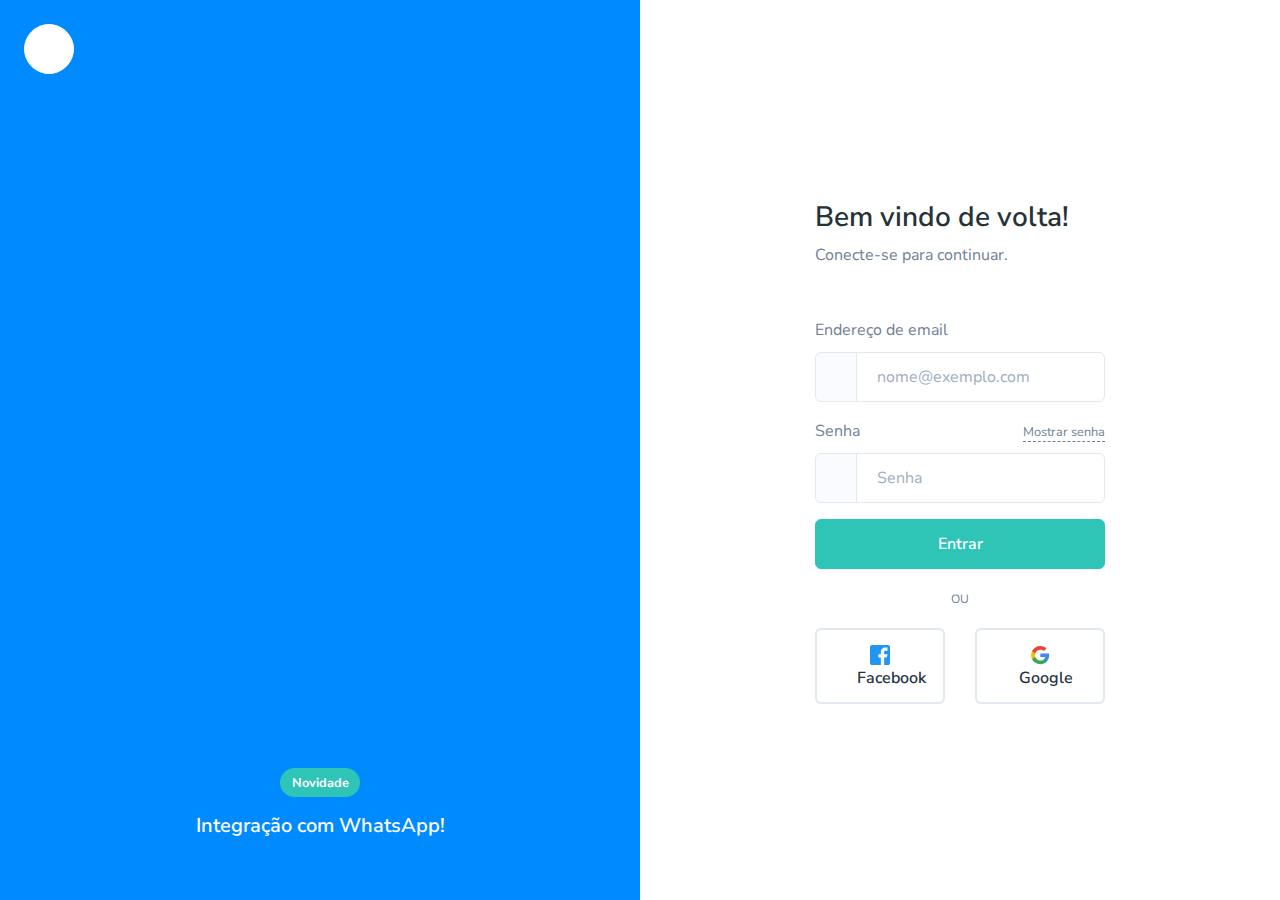
==== login.html @ a33d94c1 "09/11" ====
<!DOCTYPE html>
<html lang="en">

<head>
    <meta charset="utf-8" />
    <meta name="viewport" content="width=device-width, initial-scale=1, shrink-to-fit=no" />
    <meta name="description" content="" />
    <meta name="author" content="Webpixels" />
    <title>Login do MEI</title>
    <!-- Preloader -->
    <style>
        @keyframes hidePreloader {
            0% {
              width: 100%;
              height: 100%;
            }
    
            100% {
              width: 0;
              height: 0;
            }
          }
    
          body > div.preloader {
            position: fixed;
            background: white;
            width: 100%;
            height: 100%;
            z-index: 1071;
            opacity: 0;
            transition: opacity 0.5s ease;
            overflow: hidden;
            pointer-events: none;
            display: flex;
            align-items: center;
            justify-content: center;
          }
    
          body:not(.loaded) > div.preloader {
            opacity: 1;
          }
    
          body:not(.loaded) {
            overflow: hidden;
          }
    
          body.loaded > div.preloader {
            animation: hidePreloader 0.5s linear 0.5s forwards;
          }
    </style>
    <script>
        window.addEventListener("load", function () {
            setTimeout(function () {
              document.querySelector("body").classList.add("loaded");
            }, 300);
          });
    </script>
    <!-- Favicon -->
    <link rel="icon" href="assets/img/brand/favicon.png" type="image/png" />
    <!-- Font Awesome -->
    <link rel="stylesheet" href="assets/libs/@fortawesome/fontawesome-free/css/minify.css" />
    <!-- Quick CSS -->
    <link rel="stylesheet" href="assets/css/meiajuda-c.css" id="stylesheet" />
</head>

<body>
    <div class="modal fade" tabindex="-1" role="dialog" id="modal-cookies" data-backdrop="false" aria-labelledby="modal-cookies" aria-hidden="true">
        <div class="modal-dialog modal-dialog-aside left-4 right-4 bottom-4">
            <div class="modal-content bg-dark-dark">
                <div class="modal-body">
                    <!-- Text -->
                    <p class="text-sm text-white mb-3">
                        We use cookies so that our themes work for you. By using our website, you agree to our use of cookies.
                    </p>
                    <!-- Buttons -->
                    <a href="pages/utility/terms.html" class="btn btn-sm btn-white" target="_blank">Learn more</a>
                    <button type="button" class="btn btn-sm btn-primary mr-2" data-dismiss="modal">OK</button>
                </div>
            </div>
        </div>
    </div>
    <!-- Main content -->
    <!-- Go back -->
    <a href="../" class="btn btn-white btn-icon-only rounded-circle position-absolute zindex-101 left-4 top-4 d-none d-lg-inline-flex" data-toggle="tooltip" data-placement="right" title="Início">
        <span class="btn-inner--icon">
        <i data-feather="arrow-left"></i>
      </span>
    </a>
    <!-- Side cover login -->
    <section>
        <div class="bg-primary position-absolute h-100 top-0 left-0 zindex-100 col-lg-6 col-xl-6 zindex-100 d-none d-lg-flex flex-column justify-content-end" data-bg-size="cover" data-bg-position="center">
            <!-- Cover image -->
            <!-- Overlay text -->
            <div class="row position-relative zindex-110 p-5">
                <div class="col-md-8 text-center mx-auto">
                    <span class="badge badge-warning badge-pill">Novidade</span>
                    <h5 class="h5 text-white mt-3">Integração com WhatsApp!
                    </h5>
                </div>
            </div>
        </div>
        <div class="container-fluid d-flex flex-column">
            <div class="row align-items-center justify-content-center justify-content-lg-end min-vh-100">
                <div class="col-sm-7 col-lg-6 col-xl-6 py-6 py-md-0">
                    <div class="row justify-content-center">
                        <div class="col-11 col-lg-10 col-xl-6">
                            <div>
                                <div class="mb-5">
                                    <h6 class="h3 mb-1">Bem vindo de volta!</h6>
                                    <p class="text-muted mb-0">
                                        Conecte-se para continuar.
                                    </p>
                                </div>
                                <form>
                                    <div class="form-group">
                                        <label class="form-control-label">Endereço de email</label>
                                        <div class="input-group">
                                            <div class="input-group-prepend">
                                                <span class="input-group-text"><i data-feather="user"></i></span>
                                            </div>
                                            <input type="email" class="form-control" id="input-email" placeholder="nome@exemplo.com" />
                                        </div>
                                    </div>
                                    <div class="form-group">
                                        <div class="d-flex align-items-center justify-content-between">
                                            <div>
                                                <label class="form-control-label">Senha</label>
                                            </div>
                                            <div class="mb-2">
                                                <a href="#" class="small text-muted text-underline--dashed border-primary" data-toggle="password-text" data-target="#input-password">Mostrar senha</a>
                                            </div>
                                        </div>
                                        <div class="input-group">
                                            <div class="input-group-prepend">
                                                <span class="input-group-text"><i data-feather="key"></i></span>
                                            </div>
                                            <input type="password" class="form-control" id="input-password" placeholder="Senha" />
                                        </div>
                                    </div>
                                    <a href="https://ccomp-pte.herokuapp.com/home_page/login/"><button type="button" class="btn btn-block btn-primary">Entrar</button></a>
                                </form>
                                <div class="py-3 text-center">
                                    <span class="text-xs text-uppercase">ou</span>
                                </div>
                                <!-- Alternative login -->
                                <div class="row">
                                    <div class="col-sm-6">
                                        <a href="#" class="btn btn-block btn-neutral btn-icon mb-3 mb-sm-0">
                                            <span class="btn-inner--icon"><img src="assets/img/icons/brands/facebook.svg" alt="Image placeholder" /></span>
                                            <span class="btn-inner--text">Facebook</span>
                                        </a>
                                    </div>
                                    <div class="col-sm-6">
                                        <a href="#" class="btn btn-block btn-neutral btn-icon">
                                            <span class="btn-inner--icon"><img src="assets/img/icons/brands/google.svg" alt="Image placeholder" /></span>
                                            <span class="btn-inner--text">Google</span>
                                        </a>
                                    </div>
                                </div>
                            </div>
                        </div>
                    </div>
                </div>
            </div>
        </div>
    </section>
    <!-- Core JS  -->
    <script src="assets/libs/jquery/dist/jquery.min.js"></script>
    <script src="assets/libs/bootstrap/dist/js/bootstrap.bundle.min.js"></script>
    <script src="assets/libs/svg-injector/dist/svg-injector.min.js"></script>
    <script src="assets/libs/feather-icons/dist/feather.min.js"></script>
    <!-- mei.js -->
    <script src="assets/js/meiajuda.js"></script>
    <!-- Feather Icons -->
    <script>
        feather.replace({
            width: "1em",
            height: "1em",
          });
    </script>
</body>

</html>
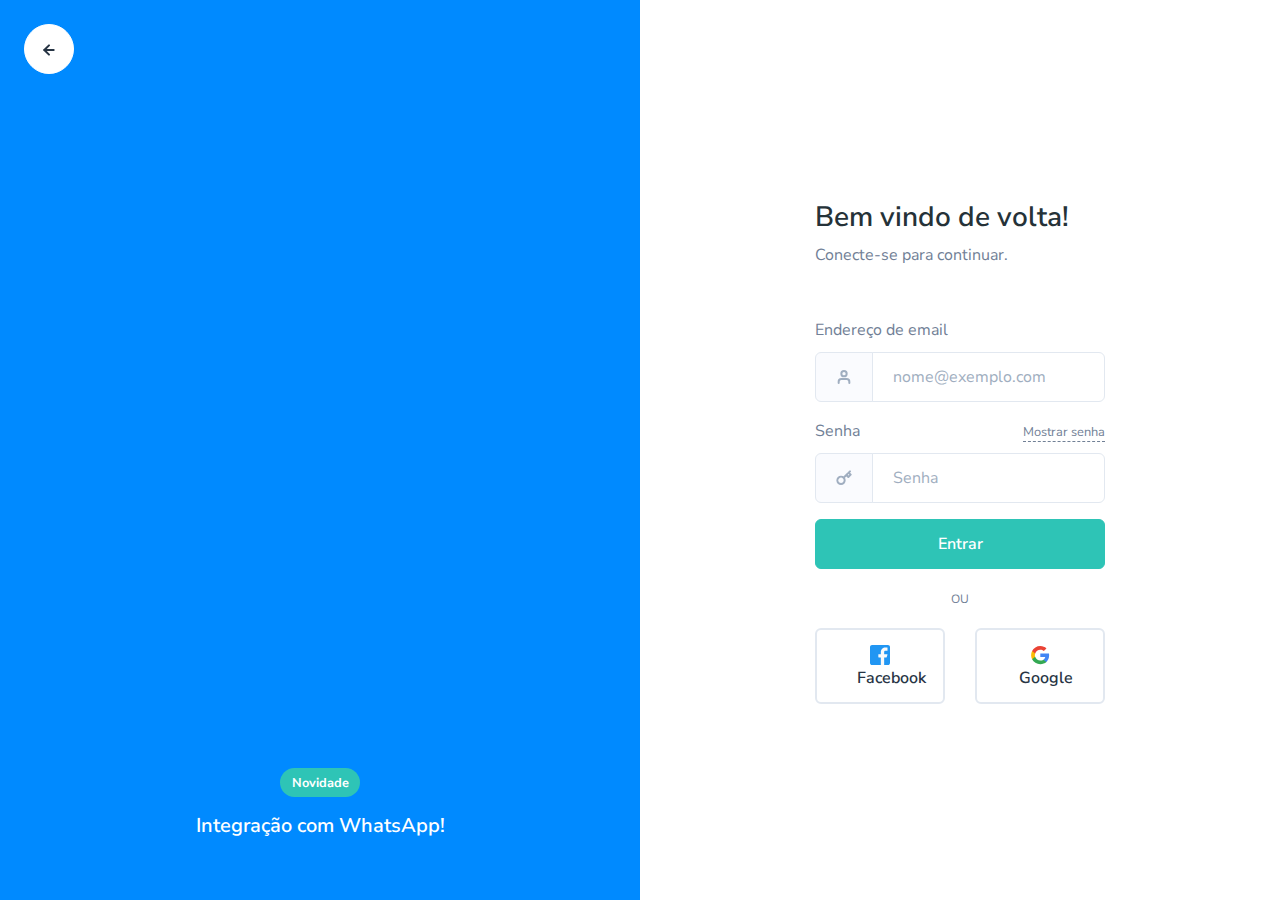
==== commit 98575dc6: "2.39 style" ====
--- a/login.html
+++ b/login.html
@@ -60,7 +60,7 @@
     <!-- Font Awesome -->
     <link rel="stylesheet" href="assets/libs/@fortawesome/fontawesome-free/css/minify.css" />
     <!-- Quick CSS -->
-    <link rel="stylesheet" href="assets/css/meiajuda-c.css" id="stylesheet" />
+    <link rel="stylesheet" href="assets/css/meiajuda.css" id="stylesheet" />
 </head>
 
 <body>
@@ -180,4 +180,4 @@
     </script>
 </body>
 
-</html>+</html>
--- a/assets/css/meiajuda.css
+++ b/assets/css/meiajuda.css
@@ -0,0 +1,56120 @@
+@charset 'UTF-8';
+
+
+
+@import url(https://fonts.googleapis.com/css?family=Nunito+Sans:400,400i,600,700,800&display=swap);
+
+:root
+
+{
+
+    --blue: #008aff;
+
+    --indigo: #6e00ff;
+
+    --purple: #510fa8;
+
+    --pink: #f074ad;
+
+    --red: #f25767;
+
+    --orange: #ffbe3d;
+
+    --yellow: #ffc431;
+
+    --green: #5cc9a7;
+
+    --teal: #50b5ff;
+
+    --cyan: #4bd6e5;
+
+    --white: #fff;
+
+    --gray: #718096;
+
+    --gray-dark: #2d3748;
+
+    --primary: #008aff;
+
+    --secondary: #eff2f7;
+
+    --success: #5cc9a7;
+
+    --info: #50b5ff;
+
+    --warning: #ffbe3d;
+
+    --danger: #f25767;
+
+    --light: #eff2f7;
+
+    --dark: #171347;
+
+    --neutral: #fff;
+
+    --white: #fff;
+
+    --breakpoint-xs: 0;
+
+    --breakpoint-sm: 576px;
+
+    --breakpoint-md: 768px;
+
+    --breakpoint-lg: 992px;
+
+    --breakpoint-xl: 1200px;
+
+    --font-family-sans-serif: -apple-system, BlinkMacSystemFont, 'Segoe UI', Roboto, 'Helvetica Neue', Arial, 'Noto Sans', sans-serif, 'Apple Color Emoji', 'Segoe UI Emoji', 'Segoe UI Symbol', 'Noto Color Emoji';
+
+    --font-family-monospace: SFMono-Regular, Menlo, Monaco, Consolas, 'Liberation Mono', 'Courier New', monospace;
+
+}
+
+
+
+*,
+
+*::before,
+
+*::after
+
+{
+
+    box-sizing: border-box;
+
+}
+
+
+
+html
+
+{
+
+    font-family: sans-serif;
+
+    line-height: 1.15;
+
+
+
+    -webkit-text-size-adjust: 100%;
+
+    -webkit-tap-highlight-color: rgba(31, 45, 61, 0);
+
+}
+
+
+
+article,
+
+aside,
+
+figcaption,
+
+figure,
+
+footer,
+
+header,
+
+hgroup,
+
+main,
+
+nav,
+
+section
+
+{
+
+    display: block;
+
+}
+
+
+
+body
+
+{
+
+    font-family: 'Nunito Sans', sans-serif;
+
+    font-size: 1rem;
+
+    font-weight: 400;
+
+    line-height: 1.7;
+
+
+
+    margin: 0;
+
+
+
+    text-align: left;
+
+
+
+    color: #718096;
+
+    background-color: #fff;
+
+}
+
+
+
+[tabindex='-1']:focus:not(:focus-visible)
+
+{
+
+    outline: 0 !important;
+
+}
+
+
+
+hr
+
+{
+
+    overflow: visible; 
+
+
+
+    box-sizing: content-box;
+
+    height: 0;
+
+}
+
+
+
+h1,
+
+h2,
+
+h3,
+
+h4,
+
+h5,
+
+h6
+
+{
+
+    margin-top: 0;
+
+    margin-bottom: .66667rem;
+
+}
+
+
+
+p
+
+{
+
+    margin-top: 0;
+
+    margin-bottom: 1rem;
+
+}
+
+
+
+abbr[title],
+
+abbr[data-original-title]
+
+{
+
+    cursor: help;
+
+            text-decoration: underline;
+
+            text-decoration: underline dotted;
+
+
+
+    border-bottom: 0;
+
+
+
+    -webkit-text-decoration: underline dotted;
+
+    -webkit-text-decoration-skip-ink: none;
+
+            text-decoration-skip-ink: none;
+
+}
+
+
+
+address
+
+{
+
+    font-style: normal;
+
+    line-height: inherit; 
+
+
+
+    margin-bottom: 1rem;
+
+}
+
+
+
+ol,
+
+ul,
+
+dl
+
+{
+
+    margin-top: 0;
+
+    margin-bottom: 1rem;
+
+}
+
+
+
+ol ol,
+
+ul ul,
+
+ol ul,
+
+ul ol
+
+{
+
+    margin-bottom: 0;
+
+}
+
+
+
+dt
+
+{
+
+    font-weight: 600;
+
+}
+
+
+
+dd
+
+{
+
+    margin-bottom: .5rem;
+
+    margin-left: 0;
+
+}
+
+
+
+blockquote
+
+{
+
+    margin: 0 0 1rem;
+
+}
+
+
+
+b,
+
+strong
+
+{
+
+    font-weight: 700;
+
+}
+
+
+
+small
+
+{
+
+    font-size: 80%;
+
+}
+
+
+
+sub,
+
+sup
+
+{
+
+    font-size: 75%;
+
+    line-height: 0;
+
+
+
+    position: relative;
+
+
+
+    vertical-align: baseline;
+
+}
+
+
+
+sub
+
+{
+
+    bottom: -.25em;
+
+}
+
+
+
+sup
+
+{
+
+    top: -.5em;
+
+}
+
+
+
+a
+
+{
+
+    text-decoration: none;
+
+
+
+    color: #008aff;
+
+    background-color: transparent;
+
+}
+
+a:hover
+
+{
+
+    text-decoration: none; 
+
+
+
+    color: #0061b3;
+
+}
+
+
+
+a:not([href])
+
+{
+
+    text-decoration: none; 
+
+
+
+    color: inherit;
+
+}
+
+a:not([href]):hover
+
+{
+
+    text-decoration: none; 
+
+
+
+    color: inherit;
+
+}
+
+
+
+pre,
+
+code,
+
+kbd,
+
+samp
+
+{
+
+    font-family: SFMono-Regular, Menlo, Monaco, Consolas, 'Liberation Mono', 'Courier New', monospace;
+
+    font-size: 1em;
+
+}
+
+
+
+pre
+
+{
+
+    overflow: auto; 
+
+
+
+    margin-top: 0;
+
+    margin-bottom: 1rem;
+
+}
+
+
+
+figure
+
+{
+
+    margin: 0 0 1rem;
+
+}
+
+
+
+img
+
+{
+
+    vertical-align: middle;
+
+
+
+    border-style: none;
+
+}
+
+
+
+svg
+
+{
+
+    overflow: hidden;
+
+
+
+    vertical-align: middle;
+
+}
+
+
+
+table
+
+{
+
+    border-collapse: collapse;
+
+}
+
+
+
+caption
+
+{
+
+    padding-top: 1rem;
+
+    padding-bottom: 1rem;
+
+
+
+    caption-side: bottom; 
+
+
+
+    text-align: left;
+
+
+
+    color: #718096;
+
+}
+
+
+
+th
+
+{
+
+    text-align: inherit;
+
+}
+
+
+
+label
+
+{
+
+    display: inline-block;
+
+
+
+    margin-bottom: .5rem;
+
+}
+
+
+
+button
+
+{
+
+    border-radius: 0;
+
+}
+
+
+
+button:focus
+
+{
+
+    outline: 1px dotted;
+
+    outline: 5px auto -webkit-focus-ring-color;
+
+}
+
+
+
+input,
+
+button,
+
+select,
+
+optgroup,
+
+textarea
+
+{
+
+    font-family: inherit;
+
+    font-size: inherit;
+
+    line-height: inherit; 
+
+
+
+    margin: 0;
+
+}
+
+
+
+button,
+
+input
+
+{
+
+    overflow: visible;
+
+}
+
+
+
+button,
+
+select
+
+{
+
+    text-transform: none;
+
+}
+
+
+
+select
+
+{
+
+    word-wrap: normal;
+
+}
+
+
+
+button,
+
+[type='button'],
+
+[type='reset'],
+
+[type='submit']
+
+{
+
+    -webkit-appearance: button;
+
+}
+
+
+
+button:not(:disabled),
+
+[type='button']:not(:disabled),
+
+[type='reset']:not(:disabled),
+
+[type='submit']:not(:disabled)
+
+{
+
+    cursor: pointer;
+
+}
+
+
+
+button::-moz-focus-inner,
+
+[type='button']::-moz-focus-inner,
+
+[type='reset']::-moz-focus-inner,
+
+[type='submit']::-moz-focus-inner
+
+{
+
+    padding: 0;
+
+
+
+    border-style: none;
+
+}
+
+
+
+input[type='radio'],
+
+input[type='checkbox']
+
+{
+
+    box-sizing: border-box;
+
+    padding: 0;
+
+}
+
+
+
+input[type='date'],
+
+input[type='time'],
+
+input[type='datetime-local'],
+
+input[type='month']
+
+{
+
+    -webkit-appearance: listbox;
+
+}
+
+
+
+textarea
+
+{
+
+    overflow: auto;
+
+
+
+    resize: vertical;
+
+}
+
+
+
+fieldset
+
+{
+
+    min-width: 0;
+
+    margin: 0;
+
+    padding: 0;
+
+
+
+    border: 0;
+
+}
+
+
+
+legend
+
+{
+
+    font-size: 1.5rem;
+
+    line-height: inherit;
+
+
+
+    display: block;
+
+
+
+    width: 100%;
+
+    max-width: 100%;
+
+    margin-bottom: .5rem;
+
+    padding: 0;
+
+
+
+    white-space: normal; 
+
+
+
+    color: inherit;
+
+}
+
+@media (max-width: 1200px)
+
+{
+
+    legend
+
+    {
+
+        font-size: calc(1.275rem + .3vw) ;
+
+    }
+
+}
+
+
+
+progress
+
+{
+
+    vertical-align: baseline;
+
+}
+
+
+
+[type='number']::-webkit-inner-spin-button,
+
+[type='number']::-webkit-outer-spin-button
+
+{
+
+    height: auto;
+
+}
+
+
+
+[type='search']
+
+{
+
+    outline-offset: -2px;
+
+
+
+    -webkit-appearance: none;
+
+}
+
+
+
+[type='search']::-webkit-search-decoration
+
+{
+
+    -webkit-appearance: none;
+
+}
+
+
+
+::-webkit-file-upload-button
+
+{
+
+    font: inherit;
+
+
+
+    -webkit-appearance: button;
+
+}
+
+
+
+output
+
+{
+
+    display: inline-block;
+
+}
+
+
+
+summary
+
+{
+
+    display: list-item;
+
+
+
+    cursor: pointer;
+
+}
+
+
+
+template
+
+{
+
+    display: none;
+
+}
+
+
+
+[hidden]
+
+{
+
+    display: none !important;
+
+}
+
+
+
+h1,
+
+h2,
+
+h3,
+
+h4,
+
+h5,
+
+h6,
+
+.h1,
+
+.h2,
+
+.h3,
+
+.h4,
+
+.h5,
+
+.h6
+
+{
+
+    font-family: inherit;
+
+    font-weight: 600;
+
+    line-height: 1.5;
+
+
+
+    margin-bottom: .66667rem;
+
+
+
+    color: #253238;
+
+}
+
+
+
+h1,
+
+.h1
+
+{
+
+    font-size: 2.5rem;
+
+}
+
+@media (max-width: 1200px)
+
+{
+
+    h1,
+
+    .h1
+
+    {
+
+        font-size: calc(1.375rem + 1.5vw) ;
+
+    }
+
+}
+
+
+
+h2,
+
+.h2
+
+{
+
+    font-size: 2rem;
+
+}
+
+@media (max-width: 1200px)
+
+{
+
+    h2,
+
+    .h2
+
+    {
+
+        font-size: calc(1.325rem + .9vw) ;
+
+    }
+
+}
+
+
+
+h3,
+
+.h3
+
+{
+
+    font-size: 1.75rem;
+
+}
+
+@media (max-width: 1200px)
+
+{
+
+    h3,
+
+    .h3
+
+    {
+
+        font-size: calc(1.3rem + .6vw) ;
+
+    }
+
+}
+
+
+
+h4,
+
+.h4
+
+{
+
+    font-size: 1.5rem;
+
+}
+
+@media (max-width: 1200px)
+
+{
+
+    h4,
+
+    .h4
+
+    {
+
+        font-size: calc(1.275rem + .3vw) ;
+
+    }
+
+}
+
+
+
+h5,
+
+.h5
+
+{
+
+    font-size: 1.25rem;
+
+}
+
+
+
+h6,
+
+.h6
+
+{
+
+    font-size: 1rem;
+
+}
+
+
+
+.lead
+
+{
+
+    font-size: 1.125rem;
+
+    font-weight: 300;
+
+}
+
+
+
+.display-1
+
+{
+
+    font-size: 6rem;
+
+    font-weight: 700;
+
+    line-height: 1.3;
+
+}
+
+@media (max-width: 1200px)
+
+{
+
+    .display-1
+
+    {
+
+        font-size: calc(1.725rem + 5.7vw) ;
+
+    }
+
+}
+
+
+
+.display-2
+
+{
+
+    font-size: 5rem;
+
+    font-weight: 700;
+
+    line-height: 1.3;
+
+}
+
+@media (max-width: 1200px)
+
+{
+
+    .display-2
+
+    {
+
+        font-size: calc(1.625rem + 4.5vw) ;
+
+    }
+
+}
+
+
+
+.display-3
+
+{
+
+    font-size: 4rem;
+
+    font-weight: 700;
+
+    line-height: 1.3;
+
+}
+
+@media (max-width: 1200px)
+
+{
+
+    .display-3
+
+    {
+
+        font-size: calc(1.525rem + 3.3vw) ;
+
+    }
+
+}
+
+
+
+.display-4
+
+{
+
+    font-size: 3rem;
+
+    font-weight: 800;
+
+    line-height: 1.2;
+
+}
+
+@media (max-width: 1200px)
+
+{
+
+    .display-4
+
+    {
+
+        font-size: calc(1.425rem + 2.1vw) ;
+
+    }
+
+}
+
+
+
+hr
+
+{
+
+    margin-top: 2rem;
+
+    margin-bottom: 2rem;
+
+
+
+    border: 0;
+
+    border-top: 1px solid #e2e8f0;
+
+}
+
+
+
+small,
+
+.small
+
+{
+
+    font-size: 80%;
+
+    font-weight: 400;
+
+}
+
+
+
+mark,
+
+.mark
+
+{
+
+    padding: .2em;
+
+
+
+    background-color: #fcf8e3;
+
+}
+
+
+
+.list-unstyled
+
+{
+
+    padding-left: 0;
+
+
+
+    list-style: none;
+
+}
+
+
+
+.list-inline
+
+{
+
+    padding-left: 0;
+
+
+
+    list-style: none;
+
+}
+
+
+
+.list-inline-item
+
+{
+
+    display: inline-block;
+
+}
+
+.list-inline-item:not(:last-child)
+
+{
+
+    margin-right: .5rem;
+
+}
+
+
+
+.initialism
+
+{
+
+    font-size: 90%;
+
+
+
+    text-transform: uppercase;
+
+}
+
+
+
+.blockquote
+
+{
+
+    font-size: 1.25rem; 
+
+
+
+    margin-bottom: 1rem;
+
+}
+
+
+
+.blockquote-footer
+
+{
+
+    font-size: 80%;
+
+
+
+    display: block;
+
+
+
+    color: #718096;
+
+}
+
+.blockquote-footer::before
+
+{
+
+    content: '\2014\00A0';
+
+}
+
+
+
+.img-fluid
+
+{
+
+    max-width: 100%;
+
+    height: auto;
+
+}
+
+
+
+.img-fluid-rounded-shadow
+
+{
+
+    width: 250px;
+
+    height: 250px;
+
+}
+
+
+
+.img-thumbnail
+
+{
+
+    max-width: 100%;
+
+    height: auto; 
+
+    padding: .25rem;
+
+
+
+    border: 1px solid #e2e8f0;
+
+    border-radius: .375rem;
+
+    background-color: #fff;
+
+    box-shadow: 0 1px 2px rgba(31, 45, 61, .075);
+
+}
+
+
+
+.figure
+
+{
+
+    display: inline-block;
+
+}
+
+
+
+.figure-img
+
+{
+
+    line-height: 1; 
+
+
+
+    margin-bottom: .5rem;
+
+}
+
+
+
+.figure-caption
+
+{
+
+    font-size: 90%;
+
+
+
+    color: #718096;
+
+}
+
+
+
+code
+
+{
+
+    font-size: 87.5%;
+
+
+
+    word-wrap: break-word; 
+
+
+
+    color: #f074ad;
+
+}
+
+a > code
+
+{
+
+    color: inherit;
+
+}
+
+
+
+kbd
+
+{
+
+    font-size: 87.5%;
+
+
+
+    padding: .2rem .4rem;
+
+
+
+    color: #fff;
+
+    border-radius: .2rem;
+
+    background-color: #273444;
+
+    box-shadow: inset 0 -.1rem 0 rgba(31, 45, 61, .25);
+
+}
+
+kbd kbd
+
+{
+
+    font-size: 100%;
+
+    font-weight: 600;
+
+
+
+    padding: 0;
+
+
+
+    box-shadow: none;
+
+}
+
+
+
+pre
+
+{
+
+    font-size: 87.5%;
+
+
+
+    display: block;
+
+
+
+    color: #273444;
+
+}
+
+pre code
+
+{
+
+    font-size: inherit;
+
+
+
+    word-break: normal; 
+
+
+
+    color: inherit;
+
+}
+
+
+
+.pre-scrollable
+
+{
+
+    overflow-y: scroll; 
+
+
+
+    max-height: 340px;
+
+}
+
+
+
+.container
+
+{
+
+    width: 100%;
+
+    margin-right: auto;
+
+    margin-left: auto; 
+
+    padding-right: 15px;
+
+    padding-left: 15px;
+
+}
+
+@media (min-width: 576px)
+
+{
+
+    .container
+
+    {
+
+        max-width: 540px;
+
+    }
+
+}
+
+@media (min-width: 768px)
+
+{
+
+    .container
+
+    {
+
+        max-width: 720px;
+
+    }
+
+}
+
+@media (min-width: 992px)
+
+{
+
+    .container
+
+    {
+
+        max-width: 960px;
+
+    }
+
+}
+
+@media (min-width: 1200px)
+
+{
+
+    .container
+
+    {
+
+        max-width: 1140px;
+
+    }
+
+}
+
+
+
+.container-fluid,
+
+.container-sm,
+
+.container-md,
+
+.container-lg,
+
+.container-xl
+
+{
+
+    width: 100%;
+
+    margin-right: auto;
+
+    margin-left: auto; 
+
+    padding-right: 15px;
+
+    padding-left: 15px;
+
+}
+
+
+
+@media (min-width: 576px)
+
+{
+
+    .container,
+
+    .container-sm
+
+    {
+
+        max-width: 540px;
+
+    }
+
+}
+
+
+
+@media (min-width: 768px)
+
+{
+
+    .container,
+
+    .container-sm,
+
+    .container-md
+
+    {
+
+        max-width: 720px;
+
+    }
+
+}
+
+
+
+@media (min-width: 992px)
+
+{
+
+    .container,
+
+    .container-sm,
+
+    .container-md,
+
+    .container-lg
+
+    {
+
+        max-width: 960px;
+
+    }
+
+}
+
+
+
+@media (min-width: 1200px)
+
+{
+
+    .container,
+
+    .container-sm,
+
+    .container-md,
+
+    .container-lg,
+
+    .container-xl
+
+    {
+
+        max-width: 1140px;
+
+    }
+
+}
+
+
+
+.row
+
+{
+
+    display: flex;
+
+
+
+    margin-right: -15px;
+
+    margin-left: -15px; 
+
+
+
+    flex-wrap: wrap;
+
+}
+
+
+
+.no-gutters
+
+{
+
+    margin-right: 0;
+
+    margin-left: 0;
+
+}
+
+.no-gutters > .col,
+
+.no-gutters > [class*='col-']
+
+{
+
+    padding-right: 0;
+
+    padding-left: 0;
+
+}
+
+
+
+.col-1,
+
+.col-2,
+
+.col-3,
+
+.col-4,
+
+.col-5,
+
+.col-6,
+
+.col-7,
+
+.col-8,
+
+.col-9,
+
+.col-10,
+
+.col-11,
+
+.col-12,
+
+.col,
+
+.col-auto,
+
+.col-sm-1,
+
+.col-sm-2,
+
+.col-sm-3,
+
+.col-sm-4,
+
+.col-sm-5,
+
+.col-sm-6,
+
+.col-sm-7,
+
+.col-sm-8,
+
+.col-sm-9,
+
+.col-sm-10,
+
+.col-sm-11,
+
+.col-sm-12,
+
+.col-sm,
+
+.col-sm-auto,
+
+.col-md-1,
+
+.col-md-2,
+
+.col-md-3,
+
+.col-md-4,
+
+.col-md-5,
+
+.col-md-6,
+
+.col-md-7,
+
+.col-md-8,
+
+.col-md-9,
+
+.col-md-10,
+
+.col-md-11,
+
+.col-md-12,
+
+.col-md,
+
+.col-md-auto,
+
+.col-lg-1,
+
+.col-lg-2,
+
+.col-lg-3,
+
+.col-lg-4,
+
+.col-lg-5,
+
+.col-lg-6,
+
+.col-lg-7,
+
+.col-lg-8,
+
+.col-lg-9,
+
+.col-lg-10,
+
+.col-lg-11,
+
+.col-lg-12,
+
+.col-lg,
+
+.col-lg-auto,
+
+.col-xl-1,
+
+.col-xl-2,
+
+.col-xl-3,
+
+.col-xl-4,
+
+.col-xl-5,
+
+.col-xl-6,
+
+.col-xl-7,
+
+.col-xl-8,
+
+.col-xl-9,
+
+.col-xl-10,
+
+.col-xl-11,
+
+.col-xl-12,
+
+.col-xl,
+
+.col-xl-auto
+
+{
+
+    position: relative;
+
+
+
+    width: 100%;
+
+    padding-right: 15px;
+
+    padding-left: 15px;
+
+}
+
+
+
+.col
+
+{
+
+    max-width: 100%; 
+
+
+
+    flex-basis: 0;
+
+    flex-grow: 1;
+
+}
+
+
+
+.row-cols-1 > *
+
+{
+
+    max-width: 100%; 
+
+
+
+    flex: 0 0 100%;
+
+}
+
+
+
+.row-cols-2 > *
+
+{
+
+    max-width: 50%; 
+
+
+
+    flex: 0 0 50%;
+
+}
+
+
+
+.row-cols-3 > *
+
+{
+
+    max-width: 33.33333%; 
+
+
+
+    flex: 0 0 33.33333%;
+
+}
+
+
+
+.row-cols-4 > *
+
+{
+
+    max-width: 25%; 
+
+
+
+    flex: 0 0 25%;
+
+}
+
+
+
+.row-cols-5 > *
+
+{
+
+    max-width: 20%; 
+
+
+
+    flex: 0 0 20%;
+
+}
+
+
+
+.row-cols-6 > *
+
+{
+
+    max-width: 16.66667%; 
+
+
+
+    flex: 0 0 16.66667%;
+
+}
+
+
+
+.col-auto
+
+{
+
+    width: auto;
+
+    max-width: 100%; 
+
+
+
+    flex: 0 0 auto;
+
+}
+
+
+
+.col-1
+
+{
+
+    max-width: 8.33333%; 
+
+
+
+    flex: 0 0 8.33333%;
+
+}
+
+
+
+.col-2
+
+{
+
+    max-width: 16.66667%; 
+
+
+
+    flex: 0 0 16.66667%;
+
+}
+
+
+
+.col-3
+
+{
+
+    max-width: 25%; 
+
+
+
+    flex: 0 0 25%;
+
+}
+
+
+
+.col-4
+
+{
+
+    max-width: 33.33333%; 
+
+
+
+    flex: 0 0 33.33333%;
+
+}
+
+
+
+.col-5
+
+{
+
+    max-width: 41.66667%; 
+
+
+
+    flex: 0 0 41.66667%;
+
+}
+
+
+
+.col-6
+
+{
+
+    max-width: 50%; 
+
+
+
+    flex: 0 0 50%;
+
+}
+
+
+
+.col-7
+
+{
+
+    max-width: 58.33333%; 
+
+
+
+    flex: 0 0 58.33333%;
+
+}
+
+
+
+.col-8
+
+{
+
+    max-width: 66.66667%; 
+
+
+
+    flex: 0 0 66.66667%;
+
+}
+
+
+
+.col-9
+
+{
+
+    max-width: 75%; 
+
+
+
+    flex: 0 0 75%;
+
+}
+
+
+
+.col-10
+
+{
+
+    max-width: 83.33333%; 
+
+
+
+    flex: 0 0 83.33333%;
+
+}
+
+
+
+.col-11
+
+{
+
+    max-width: 91.66667%; 
+
+
+
+    flex: 0 0 91.66667%;
+
+}
+
+
+
+.col-12
+
+{
+
+    max-width: 100%; 
+
+
+
+    flex: 0 0 100%;
+
+}
+
+
+
+.order-first
+
+{
+
+    order: -1;
+
+}
+
+
+
+.order-last
+
+{
+
+    order: 13;
+
+}
+
+
+
+.order-0
+
+{
+
+    order: 0;
+
+}
+
+
+
+.order-1
+
+{
+
+    order: 1;
+
+}
+
+
+
+.order-2
+
+{
+
+    order: 2;
+
+}
+
+
+
+.order-3
+
+{
+
+    order: 3;
+
+}
+
+
+
+.order-4
+
+{
+
+    order: 4;
+
+}
+
+
+
+.order-5
+
+{
+
+    order: 5;
+
+}
+
+
+
+.order-6
+
+{
+
+    order: 6;
+
+}
+
+
+
+.order-7
+
+{
+
+    order: 7;
+
+}
+
+
+
+.order-8
+
+{
+
+    order: 8;
+
+}
+
+
+
+.order-9
+
+{
+
+    order: 9;
+
+}
+
+
+
+.order-10
+
+{
+
+    order: 10;
+
+}
+
+
+
+.order-11
+
+{
+
+    order: 11;
+
+}
+
+
+
+.order-12
+
+{
+
+    order: 12;
+
+}
+
+
+
+.offset-1
+
+{
+
+    margin-left: 8.33333%;
+
+}
+
+
+
+.offset-2
+
+{
+
+    margin-left: 16.66667%;
+
+}
+
+
+
+.offset-3
+
+{
+
+    margin-left: 25%;
+
+}
+
+
+
+.offset-4
+
+{
+
+    margin-left: 33.33333%;
+
+}
+
+
+
+.offset-5
+
+{
+
+    margin-left: 41.66667%;
+
+}
+
+
+
+.offset-6
+
+{
+
+    margin-left: 50%;
+
+}
+
+
+
+.offset-7
+
+{
+
+    margin-left: 58.33333%;
+
+}
+
+
+
+.offset-8
+
+{
+
+    margin-left: 66.66667%;
+
+}
+
+
+
+.offset-9
+
+{
+
+    margin-left: 75%;
+
+}
+
+
+
+.offset-10
+
+{
+
+    margin-left: 83.33333%;
+
+}
+
+
+
+.offset-11
+
+{
+
+    margin-left: 91.66667%;
+
+}
+
+
+
+@media (min-width: 576px)
+
+{
+
+    .col-sm
+
+    {
+
+        max-width: 100%; 
+
+
+
+        flex-basis: 0;
+
+        flex-grow: 1;
+
+    }
+
+    .row-cols-sm-1 > *
+
+    {
+
+        max-width: 100%; 
+
+
+
+        flex: 0 0 100%;
+
+    }
+
+    .row-cols-sm-2 > *
+
+    {
+
+        max-width: 50%; 
+
+
+
+        flex: 0 0 50%;
+
+    }
+
+    .row-cols-sm-3 > *
+
+    {
+
+        max-width: 33.33333%; 
+
+
+
+        flex: 0 0 33.33333%;
+
+    }
+
+    .row-cols-sm-4 > *
+
+    {
+
+        max-width: 25%; 
+
+
+
+        flex: 0 0 25%;
+
+    }
+
+    .row-cols-sm-5 > *
+
+    {
+
+        max-width: 20%; 
+
+
+
+        flex: 0 0 20%;
+
+    }
+
+    .row-cols-sm-6 > *
+
+    {
+
+        max-width: 16.66667%; 
+
+
+
+        flex: 0 0 16.66667%;
+
+    }
+
+    .col-sm-auto
+
+    {
+
+        width: auto;
+
+        max-width: 100%; 
+
+
+
+        flex: 0 0 auto;
+
+    }
+
+    .col-sm-1
+
+    {
+
+        max-width: 8.33333%; 
+
+
+
+        flex: 0 0 8.33333%;
+
+    }
+
+    .col-sm-2
+
+    {
+
+        max-width: 16.66667%; 
+
+
+
+        flex: 0 0 16.66667%;
+
+    }
+
+    .col-sm-3
+
+    {
+
+        max-width: 25%; 
+
+
+
+        flex: 0 0 25%;
+
+    }
+
+    .col-sm-4
+
+    {
+
+        max-width: 33.33333%; 
+
+
+
+        flex: 0 0 33.33333%;
+
+    }
+
+    .col-sm-5
+
+    {
+
+        max-width: 41.66667%; 
+
+
+
+        flex: 0 0 41.66667%;
+
+    }
+
+    .col-sm-6
+
+    {
+
+        max-width: 50%; 
+
+
+
+        flex: 0 0 50%;
+
+    }
+
+    .col-sm-7
+
+    {
+
+        max-width: 58.33333%; 
+
+
+
+        flex: 0 0 58.33333%;
+
+    }
+
+    .col-sm-8
+
+    {
+
+        max-width: 66.66667%; 
+
+
+
+        flex: 0 0 66.66667%;
+
+    }
+
+    .col-sm-9
+
+    {
+
+        max-width: 75%; 
+
+
+
+        flex: 0 0 75%;
+
+    }
+
+    .col-sm-10
+
+    {
+
+        max-width: 83.33333%; 
+
+
+
+        flex: 0 0 83.33333%;
+
+    }
+
+    .col-sm-11
+
+    {
+
+        max-width: 91.66667%; 
+
+
+
+        flex: 0 0 91.66667%;
+
+    }
+
+    .col-sm-12
+
+    {
+
+        max-width: 100%; 
+
+
+
+        flex: 0 0 100%;
+
+    }
+
+    .order-sm-first
+
+    {
+
+        order: -1;
+
+    }
+
+    .order-sm-last
+
+    {
+
+        order: 13;
+
+    }
+
+    .order-sm-0
+
+    {
+
+        order: 0;
+
+    }
+
+    .order-sm-1
+
+    {
+
+        order: 1;
+
+    }
+
+    .order-sm-2
+
+    {
+
+        order: 2;
+
+    }
+
+    .order-sm-3
+
+    {
+
+        order: 3;
+
+    }
+
+    .order-sm-4
+
+    {
+
+        order: 4;
+
+    }
+
+    .order-sm-5
+
+    {
+
+        order: 5;
+
+    }
+
+    .order-sm-6
+
+    {
+
+        order: 6;
+
+    }
+
+    .order-sm-7
+
+    {
+
+        order: 7;
+
+    }
+
+    .order-sm-8
+
+    {
+
+        order: 8;
+
+    }
+
+    .order-sm-9
+
+    {
+
+        order: 9;
+
+    }
+
+    .order-sm-10
+
+    {
+
+        order: 10;
+
+    }
+
+    .order-sm-11
+
+    {
+
+        order: 11;
+
+    }
+
+    .order-sm-12
+
+    {
+
+        order: 12;
+
+    }
+
+    .offset-sm-0
+
+    {
+
+        margin-left: 0;
+
+    }
+
+    .offset-sm-1
+
+    {
+
+        margin-left: 8.33333%;
+
+    }
+
+    .offset-sm-2
+
+    {
+
+        margin-left: 16.66667%;
+
+    }
+
+    .offset-sm-3
+
+    {
+
+        margin-left: 25%;
+
+    }
+
+    .offset-sm-4
+
+    {
+
+        margin-left: 33.33333%;
+
+    }
+
+    .offset-sm-5
+
+    {
+
+        margin-left: 41.66667%;
+
+    }
+
+    .offset-sm-6
+
+    {
+
+        margin-left: 50%;
+
+    }
+
+    .offset-sm-7
+
+    {
+
+        margin-left: 58.33333%;
+
+    }
+
+    .offset-sm-8
+
+    {
+
+        margin-left: 66.66667%;
+
+    }
+
+    .offset-sm-9
+
+    {
+
+        margin-left: 75%;
+
+    }
+
+    .offset-sm-10
+
+    {
+
+        margin-left: 83.33333%;
+
+    }
+
+    .offset-sm-11
+
+    {
+
+        margin-left: 91.66667%;
+
+    }
+
+}
+
+
+
+@media (min-width: 768px)
+
+{
+
+    .col-md
+
+    {
+
+        max-width: 100%; 
+
+
+
+        flex-basis: 0;
+
+        flex-grow: 1;
+
+    }
+
+    .row-cols-md-1 > *
+
+    {
+
+        max-width: 100%; 
+
+
+
+        flex: 0 0 100%;
+
+    }
+
+    .row-cols-md-2 > *
+
+    {
+
+        max-width: 50%; 
+
+
+
+        flex: 0 0 50%;
+
+    }
+
+    .row-cols-md-3 > *
+
+    {
+
+        max-width: 33.33333%; 
+
+
+
+        flex: 0 0 33.33333%;
+
+    }
+
+    .row-cols-md-4 > *
+
+    {
+
+        max-width: 25%; 
+
+
+
+        flex: 0 0 25%;
+
+    }
+
+    .row-cols-md-5 > *
+
+    {
+
+        max-width: 20%; 
+
+
+
+        flex: 0 0 20%;
+
+    }
+
+    .row-cols-md-6 > *
+
+    {
+
+        max-width: 16.66667%; 
+
+
+
+        flex: 0 0 16.66667%;
+
+    }
+
+    .col-md-auto
+
+    {
+
+        width: auto;
+
+        max-width: 100%; 
+
+
+
+        flex: 0 0 auto;
+
+    }
+
+    .col-md-1
+
+    {
+
+        max-width: 8.33333%; 
+
+
+
+        flex: 0 0 8.33333%;
+
+    }
+
+    .col-md-2
+
+    {
+
+        max-width: 16.66667%; 
+
+
+
+        flex: 0 0 16.66667%;
+
+    }
+
+    .col-md-3
+
+    {
+
+        max-width: 25%; 
+
+
+
+        flex: 0 0 25%;
+
+    }
+
+    .col-md-4
+
+    {
+
+        max-width: 33.33333%; 
+
+
+
+        flex: 0 0 33.33333%;
+
+    }
+
+    .col-md-5
+
+    {
+
+        max-width: 41.66667%; 
+
+
+
+        flex: 0 0 41.66667%;
+
+    }
+
+    .col-md-6
+
+    {
+
+        max-width: 50%; 
+
+
+
+        flex: 0 0 50%;
+
+    }
+
+    .col-md-7
+
+    {
+
+        max-width: 58.33333%; 
+
+
+
+        flex: 0 0 58.33333%;
+
+    }
+
+    .col-md-8
+
+    {
+
+        max-width: 66.66667%; 
+
+
+
+        flex: 0 0 66.66667%;
+
+    }
+
+    .col-md-9
+
+    {
+
+        max-width: 75%; 
+
+
+
+        flex: 0 0 75%;
+
+    }
+
+    .col-md-10
+
+    {
+
+        max-width: 83.33333%; 
+
+
+
+        flex: 0 0 83.33333%;
+
+    }
+
+    .col-md-11
+
+    {
+
+        max-width: 91.66667%; 
+
+
+
+        flex: 0 0 91.66667%;
+
+    }
+
+    .col-md-12
+
+    {
+
+        max-width: 100%; 
+
+
+
+        flex: 0 0 100%;
+
+    }
+
+    .order-md-first
+
+    {
+
+        order: -1;
+
+    }
+
+    .order-md-last
+
+    {
+
+        order: 13;
+
+    }
+
+    .order-md-0
+
+    {
+
+        order: 0;
+
+    }
+
+    .order-md-1
+
+    {
+
+        order: 1;
+
+    }
+
+    .order-md-2
+
+    {
+
+        order: 2;
+
+    }
+
+    .order-md-3
+
+    {
+
+        order: 3;
+
+    }
+
+    .order-md-4
+
+    {
+
+        order: 4;
+
+    }
+
+    .order-md-5
+
+    {
+
+        order: 5;
+
+    }
+
+    .order-md-6
+
+    {
+
+        order: 6;
+
+    }
+
+    .order-md-7
+
+    {
+
+        order: 7;
+
+    }
+
+    .order-md-8
+
+    {
+
+        order: 8;
+
+    }
+
+    .order-md-9
+
+    {
+
+        order: 9;
+
+    }
+
+    .order-md-10
+
+    {
+
+        order: 10;
+
+    }
+
+    .order-md-11
+
+    {
+
+        order: 11;
+
+    }
+
+    .order-md-12
+
+    {
+
+        order: 12;
+
+    }
+
+    .offset-md-0
+
+    {
+
+        margin-left: 0;
+
+    }
+
+    .offset-md-1
+
+    {
+
+        margin-left: 8.33333%;
+
+    }
+
+    .offset-md-2
+
+    {
+
+        margin-left: 16.66667%;
+
+    }
+
+    .offset-md-3
+
+    {
+
+        margin-left: 25%;
+
+    }
+
+    .offset-md-4
+
+    {
+
+        margin-left: 33.33333%;
+
+    }
+
+    .offset-md-5
+
+    {
+
+        margin-left: 41.66667%;
+
+    }
+
+    .offset-md-6
+
+    {
+
+        margin-left: 50%;
+
+    }
+
+    .offset-md-7
+
+    {
+
+        margin-left: 58.33333%;
+
+    }
+
+    .offset-md-8
+
+    {
+
+        margin-left: 66.66667%;
+
+    }
+
+    .offset-md-9
+
+    {
+
+        margin-left: 75%;
+
+    }
+
+    .offset-md-10
+
+    {
+
+        margin-left: 83.33333%;
+
+    }
+
+    .offset-md-11
+
+    {
+
+        margin-left: 91.66667%;
+
+    }
+
+}
+
+
+
+@media (min-width: 992px)
+
+{
+
+    .col-lg
+
+    {
+
+        max-width: 100%; 
+
+
+
+        flex-basis: 0;
+
+        flex-grow: 1;
+
+    }
+
+    .row-cols-lg-1 > *
+
+    {
+
+        max-width: 100%; 
+
+
+
+        flex: 0 0 100%;
+
+    }
+
+    .row-cols-lg-2 > *
+
+    {
+
+        max-width: 50%; 
+
+
+
+        flex: 0 0 50%;
+
+    }
+
+    .row-cols-lg-3 > *
+
+    {
+
+        max-width: 33.33333%; 
+
+
+
+        flex: 0 0 33.33333%;
+
+    }
+
+    .row-cols-lg-4 > *
+
+    {
+
+        max-width: 25%; 
+
+
+
+        flex: 0 0 25%;
+
+    }
+
+    .row-cols-lg-5 > *
+
+    {
+
+        max-width: 20%; 
+
+
+
+        flex: 0 0 20%;
+
+    }
+
+    .row-cols-lg-6 > *
+
+    {
+
+        max-width: 16.66667%; 
+
+
+
+        flex: 0 0 16.66667%;
+
+    }
+
+    .col-lg-auto
+
+    {
+
+        width: auto;
+
+        max-width: 100%; 
+
+
+
+        flex: 0 0 auto;
+
+    }
+
+    .col-lg-1
+
+    {
+
+        max-width: 8.33333%; 
+
+
+
+        flex: 0 0 8.33333%;
+
+    }
+
+    .col-lg-2
+
+    {
+
+        max-width: 16.66667%; 
+
+
+
+        flex: 0 0 16.66667%;
+
+    }
+
+    .col-lg-3
+
+    {
+
+        max-width: 25%; 
+
+
+
+        flex: 0 0 25%;
+
+    }
+
+    .col-lg-4
+
+    {
+
+        max-width: 33.33333%; 
+
+
+
+        flex: 0 0 33.33333%;
+
+    }
+
+    .col-lg-5
+
+    {
+
+        max-width: 41.66667%; 
+
+
+
+        flex: 0 0 41.66667%;
+
+    }
+
+    .col-lg-6
+
+    {
+
+        max-width: 50%; 
+
+
+
+        flex: 0 0 50%;
+
+    }
+
+    .col-lg-7
+
+    {
+
+        max-width: 58.33333%; 
+
+
+
+        flex: 0 0 58.33333%;
+
+    }
+
+    .col-lg-8
+
+    {
+
+        max-width: 66.66667%; 
+
+
+
+        flex: 0 0 66.66667%;
+
+    }
+
+    .col-lg-9
+
+    {
+
+        max-width: 75%; 
+
+
+
+        flex: 0 0 75%;
+
+    }
+
+    .col-lg-10
+
+    {
+
+        max-width: 83.33333%; 
+
+
+
+        flex: 0 0 83.33333%;
+
+    }
+
+    .col-lg-11
+
+    {
+
+        max-width: 91.66667%; 
+
+
+
+        flex: 0 0 91.66667%;
+
+    }
+
+    .col-lg-12
+
+    {
+
+        max-width: 100%; 
+
+
+
+        flex: 0 0 100%;
+
+    }
+
+    .order-lg-first
+
+    {
+
+        order: -1;
+
+    }
+
+    .order-lg-last
+
+    {
+
+        order: 13;
+
+    }
+
+    .order-lg-0
+
+    {
+
+        order: 0;
+
+    }
+
+    .order-lg-1
+
+    {
+
+        order: 1;
+
+    }
+
+    .order-lg-2
+
+    {
+
+        order: 2;
+
+    }
+
+    .order-lg-3
+
+    {
+
+        order: 3;
+
+    }
+
+    .order-lg-4
+
+    {
+
+        order: 4;
+
+    }
+
+    .order-lg-5
+
+    {
+
+        order: 5;
+
+    }
+
+    .order-lg-6
+
+    {
+
+        order: 6;
+
+    }
+
+    .order-lg-7
+
+    {
+
+        order: 7;
+
+    }
+
+    .order-lg-8
+
+    {
+
+        order: 8;
+
+    }
+
+    .order-lg-9
+
+    {
+
+        order: 9;
+
+    }
+
+    .order-lg-10
+
+    {
+
+        order: 10;
+
+    }
+
+    .order-lg-11
+
+    {
+
+        order: 11;
+
+    }
+
+    .order-lg-12
+
+    {
+
+        order: 12;
+
+    }
+
+    .offset-lg-0
+
+    {
+
+        margin-left: 0;
+
+    }
+
+    .offset-lg-1
+
+    {
+
+        margin-left: 8.33333%;
+
+    }
+
+    .offset-lg-2
+
+    {
+
+        margin-left: 16.66667%;
+
+    }
+
+    .offset-lg-3
+
+    {
+
+        margin-left: 25%;
+
+    }
+
+    .offset-lg-4
+
+    {
+
+        margin-left: 33.33333%;
+
+    }
+
+    .offset-lg-5
+
+    {
+
+        margin-left: 41.66667%;
+
+    }
+
+    .offset-lg-6
+
+    {
+
+        margin-left: 50%;
+
+    }
+
+    .offset-lg-7
+
+    {
+
+        margin-left: 58.33333%;
+
+    }
+
+    .offset-lg-8
+
+    {
+
+        margin-left: 66.66667%;
+
+    }
+
+    .offset-lg-9
+
+    {
+
+        margin-left: 75%;
+
+    }
+
+    .offset-lg-10
+
+    {
+
+        margin-left: 83.33333%;
+
+    }
+
+    .offset-lg-11
+
+    {
+
+        margin-left: 91.66667%;
+
+    }
+
+}
+
+
+
+@media (min-width: 1200px)
+
+{
+
+    .col-xl
+
+    {
+
+        max-width: 100%; 
+
+
+
+        flex-basis: 0;
+
+        flex-grow: 1;
+
+    }
+
+    .row-cols-xl-1 > *
+
+    {
+
+        max-width: 100%; 
+
+
+
+        flex: 0 0 100%;
+
+    }
+
+    .row-cols-xl-2 > *
+
+    {
+
+        max-width: 50%; 
+
+
+
+        flex: 0 0 50%;
+
+    }
+
+    .row-cols-xl-3 > *
+
+    {
+
+        max-width: 33.33333%; 
+
+
+
+        flex: 0 0 33.33333%;
+
+    }
+
+    .row-cols-xl-4 > *
+
+    {
+
+        max-width: 25%; 
+
+
+
+        flex: 0 0 25%;
+
+    }
+
+    .row-cols-xl-5 > *
+
+    {
+
+        max-width: 20%; 
+
+
+
+        flex: 0 0 20%;
+
+    }
+
+    .row-cols-xl-6 > *
+
+    {
+
+        max-width: 16.66667%; 
+
+
+
+        flex: 0 0 16.66667%;
+
+    }
+
+    .col-xl-auto
+
+    {
+
+        width: auto;
+
+        max-width: 100%; 
+
+
+
+        flex: 0 0 auto;
+
+    }
+
+    .col-xl-1
+
+    {
+
+        max-width: 8.33333%; 
+
+
+
+        flex: 0 0 8.33333%;
+
+    }
+
+    .col-xl-2
+
+    {
+
+        max-width: 16.66667%; 
+
+
+
+        flex: 0 0 16.66667%;
+
+    }
+
+    .col-xl-3
+
+    {
+
+        max-width: 25%; 
+
+
+
+        flex: 0 0 25%;
+
+    }
+
+    .col-xl-4
+
+    {
+
+        max-width: 33.33333%; 
+
+
+
+        flex: 0 0 33.33333%;
+
+    }
+
+    .col-xl-5
+
+    {
+
+        max-width: 41.66667%; 
+
+
+
+        flex: 0 0 41.66667%;
+
+    }
+
+    .col-xl-6
+
+    {
+
+        max-width: 50%; 
+
+
+
+        flex: 0 0 50%;
+
+    }
+
+    .col-xl-7
+
+    {
+
+        max-width: 58.33333%; 
+
+
+
+        flex: 0 0 58.33333%;
+
+    }
+
+    .col-xl-8
+
+    {
+
+        max-width: 66.66667%; 
+
+
+
+        flex: 0 0 66.66667%;
+
+    }
+
+    .col-xl-9
+
+    {
+
+        max-width: 75%; 
+
+
+
+        flex: 0 0 75%;
+
+    }
+
+    .col-xl-10
+
+    {
+
+        max-width: 83.33333%; 
+
+
+
+        flex: 0 0 83.33333%;
+
+    }
+
+    .col-xl-11
+
+    {
+
+        max-width: 91.66667%; 
+
+
+
+        flex: 0 0 91.66667%;
+
+    }
+
+    .col-xl-12
+
+    {
+
+        max-width: 100%; 
+
+
+
+        flex: 0 0 100%;
+
+    }
+
+    .order-xl-first
+
+    {
+
+        order: -1;
+
+    }
+
+    .order-xl-last
+
+    {
+
+        order: 13;
+
+    }
+
+    .order-xl-0
+
+    {
+
+        order: 0;
+
+    }
+
+    .order-xl-1
+
+    {
+
+        order: 1;
+
+    }
+
+    .order-xl-2
+
+    {
+
+        order: 2;
+
+    }
+
+    .order-xl-3
+
+    {
+
+        order: 3;
+
+    }
+
+    .order-xl-4
+
+    {
+
+        order: 4;
+
+    }
+
+    .order-xl-5
+
+    {
+
+        order: 5;
+
+    }
+
+    .order-xl-6
+
+    {
+
+        order: 6;
+
+    }
+
+    .order-xl-7
+
+    {
+
+        order: 7;
+
+    }
+
+    .order-xl-8
+
+    {
+
+        order: 8;
+
+    }
+
+    .order-xl-9
+
+    {
+
+        order: 9;
+
+    }
+
+    .order-xl-10
+
+    {
+
+        order: 10;
+
+    }
+
+    .order-xl-11
+
+    {
+
+        order: 11;
+
+    }
+
+    .order-xl-12
+
+    {
+
+        order: 12;
+
+    }
+
+    .offset-xl-0
+
+    {
+
+        margin-left: 0;
+
+    }
+
+    .offset-xl-1
+
+    {
+
+        margin-left: 8.33333%;
+
+    }
+
+    .offset-xl-2
+
+    {
+
+        margin-left: 16.66667%;
+
+    }
+
+    .offset-xl-3
+
+    {
+
+        margin-left: 25%;
+
+    }
+
+    .offset-xl-4
+
+    {
+
+        margin-left: 33.33333%;
+
+    }
+
+    .offset-xl-5
+
+    {
+
+        margin-left: 41.66667%;
+
+    }
+
+    .offset-xl-6
+
+    {
+
+        margin-left: 50%;
+
+    }
+
+    .offset-xl-7
+
+    {
+
+        margin-left: 58.33333%;
+
+    }
+
+    .offset-xl-8
+
+    {
+
+        margin-left: 66.66667%;
+
+    }
+
+    .offset-xl-9
+
+    {
+
+        margin-left: 75%;
+
+    }
+
+    .offset-xl-10
+
+    {
+
+        margin-left: 83.33333%;
+
+    }
+
+    .offset-xl-11
+
+    {
+
+        margin-left: 91.66667%;
+
+    }
+
+}
+
+
+
+.table
+
+{
+
+    width: 100%;
+
+    margin-bottom: 1rem;
+
+
+
+    color: #718096;
+
+    background-color: transparent;
+
+}
+
+.table th,
+
+.table td
+
+{
+
+    padding: 1rem;
+
+
+
+    vertical-align: top;
+
+
+
+    border-top: 1px solid #eff2f7;
+
+}
+
+.table thead th
+
+{
+
+    vertical-align: bottom;
+
+
+
+    border-bottom: 2px solid #eff2f7;
+
+}
+
+.table tbody + tbody
+
+{
+
+    border-top: 2px solid #eff2f7;
+
+}
+
+
+
+.table-sm th,
+
+.table-sm td
+
+{
+
+    padding: .5rem;
+
+}
+
+
+
+.table-bordered
+
+{
+
+    border: 1px solid #eff2f7;
+
+}
+
+.table-bordered th,
+
+.table-bordered td
+
+{
+
+    border: 1px solid #eff2f7;
+
+}
+
+.table-bordered thead th,
+
+.table-bordered thead td
+
+{
+
+    border-bottom-width: 2px;
+
+}
+
+
+
+.table-borderless th,
+
+.table-borderless td,
+
+.table-borderless thead th,
+
+.table-borderless tbody + tbody
+
+{
+
+    border: 0;
+
+}
+
+
+
+.table-striped tbody tr:nth-of-type(odd)
+
+{
+
+    background-color: rgba(250, 251, 254, .3);
+
+}
+
+
+
+.table-hover tbody tr:hover
+
+{
+
+    color: #718096;
+
+    background-color: #fafbfe;
+
+}
+
+
+
+.table-primary,
+
+.table-primary > th,
+
+.table-primary > td
+
+{
+
+    background-color: #b8deff;
+
+}
+
+
+
+.table-primary th,
+
+.table-primary td,
+
+.table-primary thead th,
+
+.table-primary tbody + tbody
+
+{
+
+    border-color: #7ac2ff;
+
+}
+
+
+
+.table-hover .table-primary:hover
+
+{
+
+    background-color: #9fd2ff;
+
+}
+
+.table-hover .table-primary:hover > td,
+
+.table-hover .table-primary:hover > th
+
+{
+
+    background-color: #9fd2ff;
+
+}
+
+
+
+.table-secondary,
+
+.table-secondary > th,
+
+.table-secondary > td
+
+{
+
+    background-color: #fbfbfd;
+
+}
+
+
+
+.table-secondary th,
+
+.table-secondary td,
+
+.table-secondary thead th,
+
+.table-secondary tbody + tbody
+
+{
+
+    border-color: #f7f8fb;
+
+}
+
+
+
+.table-hover .table-secondary:hover
+
+{
+
+    background-color: #eaeaf5;
+
+}
+
+.table-hover .table-secondary:hover > td,
+
+.table-hover .table-secondary:hover > th
+
+{
+
+    background-color: #eaeaf5;
+
+}
+
+
+
+.table-success,
+
+.table-success > th,
+
+.table-success > td
+
+{
+
+    background-color: #d1f0e6;
+
+}
+
+
+
+.table-success th,
+
+.table-success td,
+
+.table-success thead th,
+
+.table-success tbody + tbody
+
+{
+
+    border-color: #aae3d1;
+
+}
+
+
+
+.table-hover .table-success:hover
+
+{
+
+    background-color: #beeadc;
+
+}
+
+.table-hover .table-success:hover > td,
+
+.table-hover .table-success:hover > th
+
+{
+
+    background-color: #beeadc;
+
+}
+
+
+
+.table-info,
+
+.table-info > th,
+
+.table-info > td
+
+{
+
+    background-color: #ceeaff;
+
+}
+
+
+
+.table-info th,
+
+.table-info td,
+
+.table-info thead th,
+
+.table-info tbody + tbody
+
+{
+
+    border-color: #a4d9ff;
+
+}
+
+
+
+.table-hover .table-info:hover
+
+{
+
+    background-color: #b5dfff;
+
+}
+
+.table-hover .table-info:hover > td,
+
+.table-hover .table-info:hover > th
+
+{
+
+    background-color: #b5dfff;
+
+}
+
+
+
+.table-warning,
+
+.table-warning > th,
+
+.table-warning > td
+
+{
+
+    background-color: #ffedc9;
+
+}
+
+
+
+.table-warning th,
+
+.table-warning td,
+
+.table-warning thead th,
+
+.table-warning tbody + tbody
+
+{
+
+    border-color: #ffdd9a;
+
+}
+
+
+
+.table-hover .table-warning:hover
+
+{
+
+    background-color: #ffe5b0;
+
+}
+
+.table-hover .table-warning:hover > td,
+
+.table-hover .table-warning:hover > th
+
+{
+
+    background-color: #ffe5b0;
+
+}
+
+
+
+.table-danger,
+
+.table-danger > th,
+
+.table-danger > td
+
+{
+
+    background-color: #fbd0d4;
+
+}
+
+
+
+.table-danger th,
+
+.table-danger td,
+
+.table-danger thead th,
+
+.table-danger tbody + tbody
+
+{
+
+    border-color: #f8a8b0;
+
+}
+
+
+
+.table-hover .table-danger:hover
+
+{
+
+    background-color: #f9b9bf;
+
+}
+
+.table-hover .table-danger:hover > td,
+
+.table-hover .table-danger:hover > th
+
+{
+
+    background-color: #f9b9bf;
+
+}
+
+
+
+.table-light,
+
+.table-light > th,
+
+.table-light > td
+
+{
+
+    background-color: #fbfbfd;
+
+}
+
+
+
+.table-light th,
+
+.table-light td,
+
+.table-light thead th,
+
+.table-light tbody + tbody
+
+{
+
+    border-color: #f7f8fb;
+
+}
+
+
+
+.table-hover .table-light:hover
+
+{
+
+    background-color: #eaeaf5;
+
+}
+
+.table-hover .table-light:hover > td,
+
+.table-hover .table-light:hover > th
+
+{
+
+    background-color: #eaeaf5;
+
+}
+
+
+
+.table-dark,
+
+.table-dark > th,
+
+.table-dark > td
+
+{
+
+    background-color: #bebdcb;
+
+}
+
+
+
+.table-dark th,
+
+.table-dark td,
+
+.table-dark thead th,
+
+.table-dark tbody + tbody
+
+{
+
+    border-color: #86849f;
+
+}
+
+
+
+.table-hover .table-dark:hover
+
+{
+
+    background-color: #b0afc0;
+
+}
+
+.table-hover .table-dark:hover > td,
+
+.table-hover .table-dark:hover > th
+
+{
+
+    background-color: #b0afc0;
+
+}
+
+
+
+.table-neutral,
+
+.table-neutral > th,
+
+.table-neutral > td
+
+{
+
+    background-color: white;
+
+}
+
+
+
+.table-neutral th,
+
+.table-neutral td,
+
+.table-neutral thead th,
+
+.table-neutral tbody + tbody
+
+{
+
+    border-color: white;
+
+}
+
+
+
+.table-hover .table-neutral:hover
+
+{
+
+    background-color: #f2f2f2;
+
+}
+
+.table-hover .table-neutral:hover > td,
+
+.table-hover .table-neutral:hover > th
+
+{
+
+    background-color: #f2f2f2;
+
+}
+
+
+
+.table-white,
+
+.table-white > th,
+
+.table-white > td
+
+{
+
+    background-color: white;
+
+}
+
+
+
+.table-white th,
+
+.table-white td,
+
+.table-white thead th,
+
+.table-white tbody + tbody
+
+{
+
+    border-color: white;
+
+}
+
+
+
+.table-hover .table-white:hover
+
+{
+
+    background-color: #f2f2f2;
+
+}
+
+.table-hover .table-white:hover > td,
+
+.table-hover .table-white:hover > th
+
+{
+
+    background-color: #f2f2f2;
+
+}
+
+
+
+.table-active,
+
+.table-active > th,
+
+.table-active > td
+
+{
+
+    background-color: #fafbfe;
+
+}
+
+
+
+.table-hover .table-active:hover
+
+{
+
+    background-color: #e5eafa;
+
+}
+
+.table-hover .table-active:hover > td,
+
+.table-hover .table-active:hover > th
+
+{
+
+    background-color: #e5eafa;
+
+}
+
+
+
+.table .thead-dark th
+
+{
+
+    color: #fff;
+
+    border-color: #201b63; 
+
+    background-color: #171347;
+
+}
+
+
+
+.table .thead-light th
+
+{
+
+    color: #4a5568;
+
+    border-color: #eff2f7; 
+
+    background-color: transparent;
+
+}
+
+
+
+.table-dark
+
+{
+
+    color: #fff;
+
+    background-color: #171347;
+
+}
+
+.table-dark th,
+
+.table-dark td,
+
+.table-dark thead th
+
+{
+
+    border-color: #201b63;
+
+}
+
+.table-dark.table-bordered
+
+{
+
+    border: 0;
+
+}
+
+.table-dark.table-striped tbody tr:nth-of-type(odd)
+
+{
+
+    background-color: rgba(255, 255, 255, .05);
+
+}
+
+.table-dark.table-hover tbody tr:hover
+
+{
+
+    color: #fff;
+
+    background-color: rgba(255, 255, 255, .075);
+
+}
+
+
+
+@media (max-width: 575.98px)
+
+{
+
+    .table-responsive-sm
+
+    {
+
+        display: block;
+
+        overflow-x: auto;
+
+
+
+        width: 100%;
+
+
+
+        -webkit-overflow-scrolling: touch;
+
+    }
+
+    .table-responsive-sm > .table-bordered
+
+    {
+
+        border: 0;
+
+    }
+
+}
+
+
+
+@media (max-width: 767.98px)
+
+{
+
+    .table-responsive-md
+
+    {
+
+        display: block;
+
+        overflow-x: auto;
+
+
+
+        width: 100%;
+
+
+
+        -webkit-overflow-scrolling: touch;
+
+    }
+
+    .table-responsive-md > .table-bordered
+
+    {
+
+        border: 0;
+
+    }
+
+}
+
+
+
+@media (max-width: 991.98px)
+
+{
+
+    .table-responsive-lg
+
+    {
+
+        display: block;
+
+        overflow-x: auto;
+
+
+
+        width: 100%;
+
+
+
+        -webkit-overflow-scrolling: touch;
+
+    }
+
+    .table-responsive-lg > .table-bordered
+
+    {
+
+        border: 0;
+
+    }
+
+}
+
+
+
+@media (max-width: 1199.98px)
+
+{
+
+    .table-responsive-xl
+
+    {
+
+        display: block;
+
+        overflow-x: auto;
+
+
+
+        width: 100%;
+
+
+
+        -webkit-overflow-scrolling: touch;
+
+    }
+
+    .table-responsive-xl > .table-bordered
+
+    {
+
+        border: 0;
+
+    }
+
+}
+
+
+
+.table-responsive
+
+{
+
+    display: block;
+
+    overflow-x: auto;
+
+
+
+    width: 100%;
+
+
+
+    -webkit-overflow-scrolling: touch;
+
+}
+
+.table-responsive > .table-bordered
+
+{
+
+    border: 0;
+
+}
+
+
+
+.form-control
+
+{
+
+    font-size: 1rem;
+
+    font-weight: 400;
+
+    line-height: 1.5;
+
+
+
+    display: block;
+
+
+
+    width: 100%;
+
+    height: calc(1.5em + 1.5rem + 2px);
+
+    padding: .75rem 1.25rem;
+
+
+
+    transition: all .2s ease; 
+
+
+
+    color: #4a5568;
+
+    border: 1px solid #e2e8f0;
+
+    border-radius: .375rem;
+
+    background-color: #fff;
+
+    background-clip: padding-box;
+
+    box-shadow: none;
+
+}
+
+@media (prefers-reduced-motion: reduce)
+
+{
+
+    .form-control
+
+    {
+
+        transition: none;
+
+    }
+
+}
+
+.form-control::-ms-expand
+
+{
+
+    border: 0; 
+
+    background-color: transparent;
+
+}
+
+.form-control:-moz-focusring
+
+{
+
+    color: transparent;
+
+    text-shadow: 0 0 0 #4a5568;
+
+}
+
+.form-control:focus
+
+{
+
+    color: #4a5568;
+
+    border-color: rgba(0, 138, 255, .5);
+
+    outline: 0;
+
+    background-color: #fff;
+
+    box-shadow: none, 0 0 20px rgba(0, 138, 255, .1);
+
+}
+
+.form-control:-ms-input-placeholder
+
+{
+
+    opacity: 1; 
+
+    color: #a0aec0;
+
+}
+
+.form-control::-ms-input-placeholder
+
+{
+
+    opacity: 1; 
+
+    color: #a0aec0;
+
+}
+
+.form-control::placeholder
+
+{
+
+    opacity: 1; 
+
+    color: #a0aec0;
+
+}
+
+.form-control:disabled,
+
+.form-control[readonly]
+
+{
+
+    opacity: 1; 
+
+    background-color: #eff2f7;
+
+}
+
+
+
+select.form-control:focus::-ms-value
+
+{
+
+    color: #4a5568;
+
+    background-color: #fff;
+
+}
+
+
+
+.form-control-file,
+
+.form-control-range
+
+{
+
+    display: block;
+
+
+
+    width: 100%;
+
+}
+
+
+
+.col-form-label
+
+{
+
+    font-size: inherit;
+
+    line-height: 1.5; 
+
+
+
+    margin-bottom: 0;
+
+    padding-top: calc(.75rem + 1px);
+
+    padding-bottom: calc(.75rem + 1px);
+
+}
+
+
+
+.col-form-label-lg
+
+{
+
+    font-size: 1rem;
+
+    line-height: 1.5; 
+
+
+
+    padding-top: calc(1rem + 1px);
+
+    padding-bottom: calc(1rem + 1px);
+
+}
+
+
+
+.col-form-label-sm
+
+{
+
+    font-size: .875rem;
+
+    line-height: 1.5; 
+
+
+
+    padding-top: calc(.5rem + 1px);
+
+    padding-bottom: calc(.5rem + 1px);
+
+}
+
+
+
+.form-control-plaintext
+
+{
+
+    font-size: 1rem;
+
+    line-height: 1.5;
+
+
+
+    display: block;
+
+
+
+    width: 100%;
+
+    margin-bottom: 0;
+
+    padding: .75rem 0;
+
+
+
+    color: #718096;
+
+    border: solid transparent;
+
+    border-width: 1px 0; 
+
+    background-color: transparent;
+
+}
+
+.form-control-plaintext.form-control-sm,
+
+.form-control-plaintext.form-control-lg
+
+{
+
+    padding-right: 0;
+
+    padding-left: 0;
+
+}
+
+
+
+.form-control-sm
+
+{
+
+    font-size: .875rem;
+
+    line-height: 1.5;
+
+
+
+    height: calc(1.5em + 1rem + 2px);
+
+    padding: .5rem 1.25rem;
+
+
+
+    border-radius: .2rem;
+
+}
+
+
+
+.form-control-lg
+
+{
+
+    font-size: 1rem;
+
+    line-height: 1.5;
+
+
+
+    height: calc(1.5em + 2rem + 2px);
+
+    padding: 1rem 1.875rem;
+
+
+
+    border-radius: .5rem;
+
+}
+
+
+
+select.form-control[size],
+
+select.form-control[multiple]
+
+{
+
+    height: auto;
+
+}
+
+
+
+textarea.form-control
+
+{
+
+    height: auto;
+
+}
+
+
+
+.form-group
+
+{
+
+    margin-bottom: 1rem;
+
+}
+
+
+
+.form-text
+
+{
+
+    display: block;
+
+
+
+    margin-top: .25rem;
+
+}
+
+
+
+.form-row
+
+{
+
+    display: flex;
+
+
+
+    margin-right: -5px;
+
+    margin-left: -5px; 
+
+
+
+    flex-wrap: wrap;
+
+}
+
+.form-row > .col,
+
+.form-row > [class*='col-']
+
+{
+
+    padding-right: 5px;
+
+    padding-left: 5px;
+
+}
+
+
+
+.form-check
+
+{
+
+    position: relative;
+
+
+
+    display: block;
+
+
+
+    padding-left: 1.25rem;
+
+}
+
+
+
+.form-check-input
+
+{
+
+    position: absolute;
+
+
+
+    margin-top: .3rem;
+
+    margin-left: -1.25rem;
+
+}
+
+.form-check-input[disabled] ~ .form-check-label,
+
+.form-check-input:disabled ~ .form-check-label
+
+{
+
+    color: #718096;
+
+}
+
+
+
+.form-check-label
+
+{
+
+    margin-bottom: 0;
+
+}
+
+
+
+.form-check-inline
+
+{
+
+    display: inline-flex;
+
+
+
+    margin-right: .75rem; 
+
+    padding-left: 0;
+
+
+
+    align-items: center;
+
+}
+
+.form-check-inline .form-check-input
+
+{
+
+    position: static;
+
+
+
+    margin-top: 0;
+
+    margin-right: .3125rem;
+
+    margin-left: 0;
+
+}
+
+
+
+.valid-feedback
+
+{
+
+    font-size: 80%;
+
+
+
+    display: none;
+
+
+
+    width: 100%;
+
+    margin-top: .25rem;
+
+
+
+    color: #5cc9a7;
+
+}
+
+
+
+.valid-tooltip
+
+{
+
+    font-size: .875rem;
+
+    line-height: 1.7;
+
+
+
+    position: absolute;
+
+    z-index: 5;
+
+    top: 100%;
+
+
+
+    display: none;
+
+
+
+    max-width: 100%;
+
+    margin-top: .1rem;
+
+    padding: .25rem .5rem;
+
+
+
+    color: #fff;
+
+    border-radius: .375rem; 
+
+    background-color: rgba(92, 201, 167, .9);
+
+}
+
+
+
+.was-validated :valid ~ .valid-feedback,
+
+.was-validated :valid ~ .valid-tooltip,
+
+.is-valid ~ .valid-feedback,
+
+.is-valid ~ .valid-tooltip
+
+{
+
+    display: block;
+
+}
+
+
+
+.was-validated .form-control:valid,
+
+.form-control.is-valid
+
+{
+
+    border-color: #5cc9a7;
+
+}
+
+.was-validated .form-control:valid:focus,
+
+.form-control.is-valid:focus
+
+{
+
+    border-color: #5cc9a7;
+
+    box-shadow: 0 0 0 0 rgba(92, 201, 167, .25);
+
+}
+
+
+
+.was-validated .custom-select:valid,
+
+.custom-select.is-valid
+
+{
+
+    border-color: #5cc9a7;
+
+}
+
+.was-validated .custom-select:valid:focus,
+
+.custom-select.is-valid:focus
+
+{
+
+    border-color: #5cc9a7;
+
+    box-shadow: 0 0 0 0 rgba(92, 201, 167, .25);
+
+}
+
+
+
+.was-validated .form-check-input:valid ~ .form-check-label,
+
+.form-check-input.is-valid ~ .form-check-label
+
+{
+
+    color: #5cc9a7;
+
+}
+
+
+
+.was-validated .form-check-input:valid ~ .valid-feedback,
+
+.was-validated .form-check-input:valid ~ .valid-tooltip,
+
+.form-check-input.is-valid ~ .valid-feedback,
+
+.form-check-input.is-valid ~ .valid-tooltip
+
+{
+
+    display: block;
+
+}
+
+
+
+.was-validated .custom-control-input:valid ~ .custom-control-label,
+
+.custom-control-input.is-valid ~ .custom-control-label
+
+{
+
+    color: #5cc9a7;
+
+}
+
+.was-validated .custom-control-input:valid ~ .custom-control-label::before,
+
+.custom-control-input.is-valid ~ .custom-control-label::before
+
+{
+
+    border-color: #5cc9a7;
+
+}
+
+
+
+.was-validated .custom-control-input:valid:checked ~ .custom-control-label::before,
+
+.custom-control-input.is-valid:checked ~ .custom-control-label::before
+
+{
+
+    border-color: #82d6bc;
+
+    background-color: #82d6bc;
+
+}
+
+
+
+.was-validated .custom-control-input:valid:focus ~ .custom-control-label::before,
+
+.custom-control-input.is-valid:focus ~ .custom-control-label::before
+
+{
+
+    box-shadow: 0 0 0 0 rgba(92, 201, 167, .25);
+
+}
+
+
+
+.was-validated .custom-control-input:valid:focus:not(:checked) ~ .custom-control-label::before,
+
+.custom-control-input.is-valid:focus:not(:checked) ~ .custom-control-label::before
+
+{
+
+    border-color: #5cc9a7;
+
+}
+
+
+
+.was-validated .custom-file-input:valid ~ .custom-file-label,
+
+.custom-file-input.is-valid ~ .custom-file-label
+
+{
+
+    border-color: #5cc9a7;
+
+}
+
+
+
+.was-validated .custom-file-input:valid:focus ~ .custom-file-label,
+
+.custom-file-input.is-valid:focus ~ .custom-file-label
+
+{
+
+    border-color: #5cc9a7;
+
+    box-shadow: 0 0 0 0 rgba(92, 201, 167, .25);
+
+}
+
+
+
+.invalid-feedback
+
+{
+
+    font-size: 80%;
+
+
+
+    display: none;
+
+
+
+    width: 100%;
+
+    margin-top: .25rem;
+
+
+
+    color: #f25767;
+
+}
+
+
+
+.invalid-tooltip
+
+{
+
+    font-size: .875rem;
+
+    line-height: 1.7;
+
+
+
+    position: absolute;
+
+    z-index: 5;
+
+    top: 100%;
+
+
+
+    display: none;
+
+
+
+    max-width: 100%;
+
+    margin-top: .1rem;
+
+    padding: .25rem .5rem;
+
+
+
+    color: #fff;
+
+    border-radius: .375rem; 
+
+    background-color: rgba(242, 87, 103, .9);
+
+}
+
+
+
+.was-validated :invalid ~ .invalid-feedback,
+
+.was-validated :invalid ~ .invalid-tooltip,
+
+.is-invalid ~ .invalid-feedback,
+
+.is-invalid ~ .invalid-tooltip
+
+{
+
+    display: block;
+
+}
+
+
+
+.was-validated .form-control:invalid,
+
+.form-control.is-invalid
+
+{
+
+    border-color: #f25767;
+
+}
+
+.was-validated .form-control:invalid:focus,
+
+.form-control.is-invalid:focus
+
+{
+
+    border-color: #f25767;
+
+    box-shadow: 0 0 0 0 rgba(242, 87, 103, .25);
+
+}
+
+
+
+.was-validated .custom-select:invalid,
+
+.custom-select.is-invalid
+
+{
+
+    border-color: #f25767;
+
+}
+
+.was-validated .custom-select:invalid:focus,
+
+.custom-select.is-invalid:focus
+
+{
+
+    border-color: #f25767;
+
+    box-shadow: 0 0 0 0 rgba(242, 87, 103, .25);
+
+}
+
+
+
+.was-validated .form-check-input:invalid ~ .form-check-label,
+
+.form-check-input.is-invalid ~ .form-check-label
+
+{
+
+    color: #f25767;
+
+}
+
+
+
+.was-validated .form-check-input:invalid ~ .invalid-feedback,
+
+.was-validated .form-check-input:invalid ~ .invalid-tooltip,
+
+.form-check-input.is-invalid ~ .invalid-feedback,
+
+.form-check-input.is-invalid ~ .invalid-tooltip
+
+{
+
+    display: block;
+
+}
+
+
+
+.was-validated .custom-control-input:invalid ~ .custom-control-label,
+
+.custom-control-input.is-invalid ~ .custom-control-label
+
+{
+
+    color: #f25767;
+
+}
+
+.was-validated .custom-control-input:invalid ~ .custom-control-label::before,
+
+.custom-control-input.is-invalid ~ .custom-control-label::before
+
+{
+
+    border-color: #f25767;
+
+}
+
+
+
+.was-validated .custom-control-input:invalid:checked ~ .custom-control-label::before,
+
+.custom-control-input.is-invalid:checked ~ .custom-control-label::before
+
+{
+
+    border-color: #f68692;
+
+    background-color: #f68692;
+
+}
+
+
+
+.was-validated .custom-control-input:invalid:focus ~ .custom-control-label::before,
+
+.custom-control-input.is-invalid:focus ~ .custom-control-label::before
+
+{
+
+    box-shadow: 0 0 0 0 rgba(242, 87, 103, .25);
+
+}
+
+
+
+.was-validated .custom-control-input:invalid:focus:not(:checked) ~ .custom-control-label::before,
+
+.custom-control-input.is-invalid:focus:not(:checked) ~ .custom-control-label::before
+
+{
+
+    border-color: #f25767;
+
+}
+
+
+
+.was-validated .custom-file-input:invalid ~ .custom-file-label,
+
+.custom-file-input.is-invalid ~ .custom-file-label
+
+{
+
+    border-color: #f25767;
+
+}
+
+
+
+.was-validated .custom-file-input:invalid:focus ~ .custom-file-label,
+
+.custom-file-input.is-invalid:focus ~ .custom-file-label
+
+{
+
+    border-color: #f25767;
+
+    box-shadow: 0 0 0 0 rgba(242, 87, 103, .25);
+
+}
+
+
+
+.form-inline
+
+{
+
+    display: flex;
+
+
+
+    flex-flow: row wrap;
+
+    align-items: center;
+
+}
+
+.form-inline .form-check
+
+{
+
+    width: 100%;
+
+}
+
+@media (min-width: 576px)
+
+{
+
+    .form-inline label
+
+    {
+
+        display: flex;
+
+
+
+        margin-bottom: 0; 
+
+
+
+        align-items: center;
+
+        justify-content: center;
+
+    }
+
+    .form-inline .form-group
+
+    {
+
+        display: flex;
+
+
+
+        margin-bottom: 0; 
+
+
+
+        flex: 0 0 auto;
+
+        flex-flow: row wrap;
+
+        align-items: center;
+
+    }
+
+    .form-inline .form-control
+
+    {
+
+        display: inline-block;
+
+
+
+        width: auto;
+
+
+
+        vertical-align: middle;
+
+    }
+
+    .form-inline .form-control-plaintext
+
+    {
+
+        display: inline-block;
+
+    }
+
+    .form-inline .input-group,
+
+    .form-inline .custom-select
+
+    {
+
+        width: auto;
+
+    }
+
+    .form-inline .form-check
+
+    {
+
+        display: flex;
+
+
+
+        width: auto;
+
+        padding-left: 0; 
+
+
+
+        align-items: center;
+
+        justify-content: center;
+
+    }
+
+    .form-inline .form-check-input
+
+    {
+
+        position: relative;
+
+
+
+        margin-top: 0;
+
+        margin-right: .25rem;
+
+        margin-left: 0; 
+
+
+
+        flex-shrink: 0;
+
+    }
+
+    .form-inline .custom-control
+
+    {
+
+        align-items: center;
+
+        justify-content: center;
+
+    }
+
+    .form-inline .custom-control-label
+
+    {
+
+        margin-bottom: 0;
+
+    }
+
+}
+
+
+
+.btn
+
+{
+
+    font-size: 1rem;
+
+    font-weight: 600;
+
+    line-height: 1.5;
+
+
+
+    display: inline-block;
+
+
+
+    padding: .75rem 1.75rem;
+
+
+
+    cursor: pointer;
+
+    -webkit-user-select: none;
+
+       -moz-user-select: none;
+
+        -ms-user-select: none;
+
+            user-select: none;
+
+    transition: color .15s ease-in-out, background-color .15s ease-in-out, border-color .15s ease-in-out, box-shadow .15s ease-in-out; 
+
+    text-align: center;
+
+    vertical-align: middle;
+
+
+
+    color: #718096;
+
+    border: 1px solid transparent;
+
+    border-radius: .375rem;
+
+    background-color: transparent;
+
+}
+
+@media (prefers-reduced-motion: reduce)
+
+{
+
+    .btn
+
+    {
+
+        transition: none;
+
+    }
+
+}
+
+.btn:hover
+
+{
+
+    text-decoration: none; 
+
+
+
+    color: #718096;
+
+}
+
+.btn:focus,
+
+.btn.focus
+
+{
+
+    outline: 0;
+
+    box-shadow: 0 0 0 rgba(0, 124, 230, .25);
+
+}
+
+.btn.disabled,
+
+.btn:disabled
+
+{
+
+    opacity: .65;
+
+    box-shadow: none;
+
+}
+
+.btn:not(:disabled):not(.disabled):active,
+
+.btn:not(:disabled):not(.disabled).active
+
+{
+
+    box-shadow: none;
+
+}
+
+.btn:not(:disabled):not(.disabled):active:focus,
+
+.btn:not(:disabled):not(.disabled).active:focus
+
+{
+
+    box-shadow: 0 0 0 rgba(0, 124, 230, .25);
+
+}
+
+
+
+a.btn.disabled,
+
+fieldset:disabled a.btn
+
+{
+
+    pointer-events: none;
+
+}
+
+
+
+.btn-primary
+
+{
+
+    color: #fff;
+
+    border-color: #2EC4B6;
+
+    background-color: #2EC4B6;
+
+    box-shadow: none;
+
+}
+
+.btn-primary:hover
+
+{
+
+    color: #fff;
+
+    border-color: #2EC4B6; 
+
+    background-color: #2AA297;
+
+}
+
+.btn-primary:focus,
+
+.btn-primary.focus
+
+{
+
+    box-shadow: none, 0 0 0 rgba(0, 138, 255, .35);
+
+}
+
+.btn-primary.disabled,
+
+.btn-primary:disabled
+
+{
+
+    color: #fff;
+
+    border-color: #008aff; 
+
+    background-color: #008aff;
+
+}
+
+.btn-primary:not(:disabled):not(.disabled):active,
+
+.btn-primary:not(:disabled):not(.disabled).active,
+
+.show > .btn-primary.dropdown-toggle
+
+{
+
+    color: #fff;
+
+    border-color: #0068bf; 
+
+    background-color: #006ecc;
+
+}
+
+.btn-primary:not(:disabled):not(.disabled):active:focus,
+
+.btn-primary:not(:disabled):not(.disabled).active:focus,
+
+.show > .btn-primary.dropdown-toggle:focus
+
+{
+
+    box-shadow: 0 0 0 rgba(0, 138, 255, .35);
+
+}
+
+
+
+.btn-secondary
+
+{
+
+    color: #273444;
+
+    border-color: #eff2f7;
+
+    background-color: #eff2f7;
+
+    box-shadow: none;
+
+}
+
+.btn-secondary:hover
+
+{
+
+    color: #273444;
+
+    border-color: #cdd6e6; 
+
+    background-color: #d6ddea;
+
+}
+
+.btn-secondary:focus,
+
+.btn-secondary.focus
+
+{
+
+    box-shadow: none, 0 0 0 rgba(239, 242, 247, .35);
+
+}
+
+.btn-secondary.disabled,
+
+.btn-secondary:disabled
+
+{
+
+    color: #273444;
+
+    border-color: #eff2f7; 
+
+    background-color: #eff2f7;
+
+}
+
+.btn-secondary:not(:disabled):not(.disabled):active,
+
+.btn-secondary:not(:disabled):not(.disabled).active,
+
+.show > .btn-secondary.dropdown-toggle
+
+{
+
+    color: #273444;
+
+    border-color: #c5cfe2; 
+
+    background-color: #cdd6e6;
+
+}
+
+.btn-secondary:not(:disabled):not(.disabled):active:focus,
+
+.btn-secondary:not(:disabled):not(.disabled).active:focus,
+
+.show > .btn-secondary.dropdown-toggle:focus
+
+{
+
+    box-shadow: 0 0 0 rgba(239, 242, 247, .35);
+
+}
+
+
+
+.btn-success
+
+{
+
+    color: #fff;
+
+    border-color: #5cc9a7;
+
+    background-color: #5cc9a7;
+
+    box-shadow: none;
+
+}
+
+.btn-success:hover
+
+{
+
+    color: #fff;
+
+    border-color: #3cb690; 
+
+    background-color: #3fbf97;
+
+}
+
+.btn-success:focus,
+
+.btn-success.focus
+
+{
+
+    box-shadow: none, 0 0 0 rgba(92, 201, 167, .35);
+
+}
+
+.btn-success.disabled,
+
+.btn-success:disabled
+
+{
+
+    color: #fff;
+
+    border-color: #5cc9a7; 
+
+    background-color: #5cc9a7;
+
+}
+
+.btn-success:not(:disabled):not(.disabled):active,
+
+.btn-success:not(:disabled):not(.disabled).active,
+
+.show > .btn-success.dropdown-toggle
+
+{
+
+    color: #fff;
+
+    border-color: #39ac88; 
+
+    background-color: #3cb690;
+
+}
+
+.btn-success:not(:disabled):not(.disabled):active:focus,
+
+.btn-success:not(:disabled):not(.disabled).active:focus,
+
+.show > .btn-success.dropdown-toggle:focus
+
+{
+
+    box-shadow: 0 0 0 rgba(92, 201, 167, .35);
+
+}
+
+
+
+.btn-info
+
+{
+
+    color: #fff;
+
+    border-color: #50b5ff;
+
+    background-color: #50b5ff;
+
+    box-shadow: none;
+
+}
+
+.btn-info:hover
+
+{
+
+    color: #fff;
+
+    border-color: #1d9fff; 
+
+    background-color: #2aa5ff;
+
+}
+
+.btn-info:focus,
+
+.btn-info.focus
+
+{
+
+    box-shadow: none, 0 0 0 rgba(80, 181, 255, .35);
+
+}
+
+.btn-info.disabled,
+
+.btn-info:disabled
+
+{
+
+    color: #fff;
+
+    border-color: #50b5ff; 
+
+    background-color: #50b5ff;
+
+}
+
+.btn-info:not(:disabled):not(.disabled):active,
+
+.btn-info:not(:disabled):not(.disabled).active,
+
+.show > .btn-info.dropdown-toggle
+
+{
+
+    color: #fff;
+
+    border-color: #109aff; 
+
+    background-color: #1d9fff;
+
+}
+
+.btn-info:not(:disabled):not(.disabled):active:focus,
+
+.btn-info:not(:disabled):not(.disabled).active:focus,
+
+.show > .btn-info.dropdown-toggle:focus
+
+{
+
+    box-shadow: 0 0 0 rgba(80, 181, 255, .35);
+
+}
+
+
+
+.btn-warning
+
+{
+
+    color: #fff;
+
+    border-color: #ffbe3d;
+
+    background-color: #FFBF69;
+
+    box-shadow: none;
+
+}
+
+.btn-warning:hover
+
+{
+
+    color: #fff;
+
+    border-color: #ffad0a; 
+
+    background-color: #ffb117;
+
+}
+
+.btn-warning:focus,
+
+.btn-warning.focus
+
+{
+
+    box-shadow: none, 0 0 0 rgba(255, 190, 61, .35);
+
+}
+
+.btn-warning.disabled,
+
+.btn-warning:disabled
+
+{
+
+    color: #fff;
+
+    border-color: #ffbe3d; 
+
+    background-color: #ffbe3d;
+
+}
+
+.btn-warning:not(:disabled):not(.disabled):active,
+
+.btn-warning:not(:disabled):not(.disabled).active,
+
+.show > .btn-warning.dropdown-toggle
+
+{
+
+    color: #fff;
+
+    border-color: #fca800; 
+
+    background-color: #ffad0a;
+
+}
+
+.btn-warning:not(:disabled):not(.disabled):active:focus,
+
+.btn-warning:not(:disabled):not(.disabled).active:focus,
+
+.show > .btn-warning.dropdown-toggle:focus
+
+{
+
+    box-shadow: 0 0 0 rgba(255, 190, 61, .35);
+
+}
+
+
+
+.btn-danger
+
+{
+
+    color: #fff;
+
+    border-color: #f25767;
+
+    background-color: #f25767;
+
+    box-shadow: none;
+
+}
+
+.btn-danger:hover
+
+{
+
+    color: #fff;
+
+    border-color: #ee283c; 
+
+    background-color: #ef3347;
+
+}
+
+.btn-danger:focus,
+
+.btn-danger.focus
+
+{
+
+    box-shadow: none, 0 0 0 rgba(242, 87, 103, .35);
+
+}
+
+.btn-danger.disabled,
+
+.btn-danger:disabled
+
+{
+
+    color: #fff;
+
+    border-color: #f25767; 
+
+    background-color: #f25767;
+
+}
+
+.btn-danger:not(:disabled):not(.disabled):active,
+
+.btn-danger:not(:disabled):not(.disabled).active,
+
+.show > .btn-danger.dropdown-toggle
+
+{
+
+    color: #fff;
+
+    border-color: #ed1c31; 
+
+    background-color: #ee283c;
+
+}
+
+.btn-danger:not(:disabled):not(.disabled):active:focus,
+
+.btn-danger:not(:disabled):not(.disabled).active:focus,
+
+.show > .btn-danger.dropdown-toggle:focus
+
+{
+
+    box-shadow: 0 0 0 rgba(242, 87, 103, .35);
+
+}
+
+
+
+.btn-light
+
+{
+
+    color: #273444;
+
+    border-color: #eff2f7;
+
+    background-color: #eff2f7;
+
+    box-shadow: none;
+
+}
+
+.btn-light:hover
+
+{
+
+    color: #273444;
+
+    border-color: #cdd6e6; 
+
+    background-color: #d6ddea;
+
+}
+
+.btn-light:focus,
+
+.btn-light.focus
+
+{
+
+    box-shadow: none, 0 0 0 rgba(239, 242, 247, .35);
+
+}
+
+.btn-light.disabled,
+
+.btn-light:disabled
+
+{
+
+    color: #273444;
+
+    border-color: #eff2f7; 
+
+    background-color: #eff2f7;
+
+}
+
+.btn-light:not(:disabled):not(.disabled):active,
+
+.btn-light:not(:disabled):not(.disabled).active,
+
+.show > .btn-light.dropdown-toggle
+
+{
+
+    color: #273444;
+
+    border-color: #c5cfe2; 
+
+    background-color: #cdd6e6;
+
+}
+
+.btn-light:not(:disabled):not(.disabled):active:focus,
+
+.btn-light:not(:disabled):not(.disabled).active:focus,
+
+.show > .btn-light.dropdown-toggle:focus
+
+{
+
+    box-shadow: 0 0 0 rgba(239, 242, 247, .35);
+
+}
+
+
+
+.btn-dark
+
+{
+
+    color: #fff;
+
+    border-color: #171347;
+
+    background-color: #171347;
+
+    box-shadow: none;
+
+}
+
+.btn-dark:hover
+
+{
+
+    color: #fff;
+
+    border-color: #0a081f; 
+
+    background-color: #0d0b29;
+
+}
+
+.btn-dark:focus,
+
+.btn-dark.focus
+
+{
+
+    box-shadow: none, 0 0 0 rgba(23, 19, 71, .35);
+
+}
+
+.btn-dark.disabled,
+
+.btn-dark:disabled
+
+{
+
+    color: #fff;
+
+    border-color: #171347; 
+
+    background-color: #171347;
+
+}
+
+.btn-dark:not(:disabled):not(.disabled):active,
+
+.btn-dark:not(:disabled):not(.disabled).active,
+
+.show > .btn-dark.dropdown-toggle
+
+{
+
+    color: #fff;
+
+    border-color: #070615; 
+
+    background-color: #0a081f;
+
+}
+
+.btn-dark:not(:disabled):not(.disabled):active:focus,
+
+.btn-dark:not(:disabled):not(.disabled).active:focus,
+
+.show > .btn-dark.dropdown-toggle:focus
+
+{
+
+    box-shadow: 0 0 0 rgba(23, 19, 71, .35);
+
+}
+
+
+
+.btn-neutral
+
+{
+
+    color: #273444;
+
+    border-color: #fff;
+
+    background-color: #fff;
+
+    box-shadow: none;
+
+}
+
+.btn-neutral:hover
+
+{
+
+    color: #273444;
+
+    border-color: #e6e6e6; 
+
+    background-color: #ececec;
+
+}
+
+.btn-neutral:focus,
+
+.btn-neutral.focus
+
+{
+
+    box-shadow: none, 0 0 0 rgba(255, 255, 255, .35);
+
+}
+
+.btn-neutral.disabled,
+
+.btn-neutral:disabled
+
+{
+
+    color: #273444;
+
+    border-color: #fff; 
+
+    background-color: #fff;
+
+}
+
+.btn-neutral:not(:disabled):not(.disabled):active,
+
+.btn-neutral:not(:disabled):not(.disabled).active,
+
+.show > .btn-neutral.dropdown-toggle
+
+{
+
+    color: #273444;
+
+    border-color: #dfdfdf; 
+
+    background-color: #e6e6e6;
+
+}
+
+.btn-neutral:not(:disabled):not(.disabled):active:focus,
+
+.btn-neutral:not(:disabled):not(.disabled).active:focus,
+
+.show > .btn-neutral.dropdown-toggle:focus
+
+{
+
+    box-shadow: 0 0 0 rgba(255, 255, 255, .35);
+
+}
+
+
+
+.btn-white
+
+{
+
+    color: #273444;
+
+    border-color: #fff;
+
+    background-color: #fff;
+
+    box-shadow: none;
+
+}
+
+.btn-white:hover
+
+{
+
+    color: #273444;
+
+    border-color: #e6e6e6; 
+
+    background-color: #ececec;
+
+}
+
+.btn-white:focus,
+
+.btn-white.focus
+
+{
+
+    box-shadow: none, 0 0 0 rgba(255, 255, 255, .35);
+
+}
+
+.btn-white.disabled,
+
+.btn-white:disabled
+
+{
+
+    color: #273444;
+
+    border-color: #fff; 
+
+    background-color: #fff;
+
+}
+
+.btn-white:not(:disabled):not(.disabled):active,
+
+.btn-white:not(:disabled):not(.disabled).active,
+
+.show > .btn-white.dropdown-toggle
+
+{
+
+    color: #273444;
+
+    border-color: #dfdfdf; 
+
+    background-color: #e6e6e6;
+
+}
+
+.btn-white:not(:disabled):not(.disabled):active:focus,
+
+.btn-white:not(:disabled):not(.disabled).active:focus,
+
+.show > .btn-white.dropdown-toggle:focus
+
+{
+
+    box-shadow: 0 0 0 rgba(255, 255, 255, .35);
+
+}
+
+
+
+.btn-outline-primary
+
+{
+
+    color: #008aff;
+
+    border-color: #008aff;
+
+}
+
+.btn-outline-primary:hover
+
+{
+
+    color: #fff;
+
+    border-color: #008aff; 
+
+    background-color: #008aff;
+
+}
+
+.btn-outline-primary:focus,
+
+.btn-outline-primary.focus
+
+{
+
+    box-shadow: none, 0 0 0 rgba(0, 138, 255, .35);
+
+}
+
+.btn-outline-primary.disabled,
+
+.btn-outline-primary:disabled
+
+{
+
+    color: #008aff;
+
+    background-color: transparent;
+
+}
+
+.btn-outline-primary:not(:disabled):not(.disabled):active,
+
+.btn-outline-primary:not(:disabled):not(.disabled).active,
+
+.show > .btn-outline-primary.dropdown-toggle
+
+{
+
+    color: #fff;
+
+    border-color: #008aff; 
+
+    background-color: #008aff;
+
+}
+
+.btn-outline-primary:not(:disabled):not(.disabled):active:focus,
+
+.btn-outline-primary:not(:disabled):not(.disabled).active:focus,
+
+.show > .btn-outline-primary.dropdown-toggle:focus
+
+{
+
+    box-shadow: 0 0 0 rgba(0, 138, 255, .35);
+
+}
+
+
+
+.btn-outline-secondary
+
+{
+
+    color: #eff2f7;
+
+    border-color: #eff2f7;
+
+}
+
+.btn-outline-secondary:hover
+
+{
+
+    color: #273444;
+
+    border-color: #eff2f7; 
+
+    background-color: #eff2f7;
+
+}
+
+.btn-outline-secondary:focus,
+
+.btn-outline-secondary.focus
+
+{
+
+    box-shadow: none, 0 0 0 rgba(239, 242, 247, .35);
+
+}
+
+.btn-outline-secondary.disabled,
+
+.btn-outline-secondary:disabled
+
+{
+
+    color: #eff2f7;
+
+    background-color: transparent;
+
+}
+
+.btn-outline-secondary:not(:disabled):not(.disabled):active,
+
+.btn-outline-secondary:not(:disabled):not(.disabled).active,
+
+.show > .btn-outline-secondary.dropdown-toggle
+
+{
+
+    color: #273444;
+
+    border-color: #eff2f7; 
+
+    background-color: #eff2f7;
+
+}
+
+.btn-outline-secondary:not(:disabled):not(.disabled):active:focus,
+
+.btn-outline-secondary:not(:disabled):not(.disabled).active:focus,
+
+.show > .btn-outline-secondary.dropdown-toggle:focus
+
+{
+
+    box-shadow: 0 0 0 rgba(239, 242, 247, .35);
+
+}
+
+
+
+.btn-outline-success
+
+{
+
+    color: #5cc9a7;
+
+    border-color: #5cc9a7;
+
+}
+
+.btn-outline-success:hover
+
+{
+
+    color: #fff;
+
+    border-color: #5cc9a7; 
+
+    background-color: #5cc9a7;
+
+}
+
+.btn-outline-success:focus,
+
+.btn-outline-success.focus
+
+{
+
+    box-shadow: none, 0 0 0 rgba(92, 201, 167, .35);
+
+}
+
+.btn-outline-success.disabled,
+
+.btn-outline-success:disabled
+
+{
+
+    color: #5cc9a7;
+
+    background-color: transparent;
+
+}
+
+.btn-outline-success:not(:disabled):not(.disabled):active,
+
+.btn-outline-success:not(:disabled):not(.disabled).active,
+
+.show > .btn-outline-success.dropdown-toggle
+
+{
+
+    color: #fff;
+
+    border-color: #5cc9a7; 
+
+    background-color: #5cc9a7;
+
+}
+
+.btn-outline-success:not(:disabled):not(.disabled):active:focus,
+
+.btn-outline-success:not(:disabled):not(.disabled).active:focus,
+
+.show > .btn-outline-success.dropdown-toggle:focus
+
+{
+
+    box-shadow: 0 0 0 rgba(92, 201, 167, .35);
+
+}
+
+
+
+.btn-outline-info
+
+{
+
+    color: #50b5ff;
+
+    border-color: #50b5ff;
+
+}
+
+.btn-outline-info:hover
+
+{
+
+    color: #fff;
+
+    border-color: #50b5ff; 
+
+    background-color: #50b5ff;
+
+}
+
+.btn-outline-info:focus,
+
+.btn-outline-info.focus
+
+{
+
+    box-shadow: none, 0 0 0 rgba(80, 181, 255, .35);
+
+}
+
+.btn-outline-info.disabled,
+
+.btn-outline-info:disabled
+
+{
+
+    color: #50b5ff;
+
+    background-color: transparent;
+
+}
+
+.btn-outline-info:not(:disabled):not(.disabled):active,
+
+.btn-outline-info:not(:disabled):not(.disabled).active,
+
+.show > .btn-outline-info.dropdown-toggle
+
+{
+
+    color: #fff;
+
+    border-color: #50b5ff; 
+
+    background-color: #50b5ff;
+
+}
+
+.btn-outline-info:not(:disabled):not(.disabled):active:focus,
+
+.btn-outline-info:not(:disabled):not(.disabled).active:focus,
+
+.show > .btn-outline-info.dropdown-toggle:focus
+
+{
+
+    box-shadow: 0 0 0 rgba(80, 181, 255, .35);
+
+}
+
+
+
+.btn-outline-warning
+
+{
+
+    color: #ffbe3d;
+
+    border-color: #ffbe3d;
+
+}
+
+.btn-outline-warning:hover
+
+{
+
+    color: #fff;
+
+    border-color: #ffbe3d; 
+
+    background-color: #ffbe3d;
+
+}
+
+.btn-outline-warning:focus,
+
+.btn-outline-warning.focus
+
+{
+
+    box-shadow: none, 0 0 0 rgba(255, 190, 61, .35);
+
+}
+
+.btn-outline-warning.disabled,
+
+.btn-outline-warning:disabled
+
+{
+
+    color: #ffbe3d;
+
+    background-color: transparent;
+
+}
+
+.btn-outline-warning:not(:disabled):not(.disabled):active,
+
+.btn-outline-warning:not(:disabled):not(.disabled).active,
+
+.show > .btn-outline-warning.dropdown-toggle
+
+{
+
+    color: #fff;
+
+    border-color: #ffbe3d; 
+
+    background-color: #ffbe3d;
+
+}
+
+.btn-outline-warning:not(:disabled):not(.disabled):active:focus,
+
+.btn-outline-warning:not(:disabled):not(.disabled).active:focus,
+
+.show > .btn-outline-warning.dropdown-toggle:focus
+
+{
+
+    box-shadow: 0 0 0 rgba(255, 190, 61, .35);
+
+}
+
+
+
+.btn-outline-danger
+
+{
+
+    color: #f25767;
+
+    border-color: #f25767;
+
+}
+
+.btn-outline-danger:hover
+
+{
+
+    color: #fff;
+
+    border-color: #f25767; 
+
+    background-color: #f25767;
+
+}
+
+.btn-outline-danger:focus,
+
+.btn-outline-danger.focus
+
+{
+
+    box-shadow: none, 0 0 0 rgba(242, 87, 103, .35);
+
+}
+
+.btn-outline-danger.disabled,
+
+.btn-outline-danger:disabled
+
+{
+
+    color: #f25767;
+
+    background-color: transparent;
+
+}
+
+.btn-outline-danger:not(:disabled):not(.disabled):active,
+
+.btn-outline-danger:not(:disabled):not(.disabled).active,
+
+.show > .btn-outline-danger.dropdown-toggle
+
+{
+
+    color: #fff;
+
+    border-color: #f25767; 
+
+    background-color: #f25767;
+
+}
+
+.btn-outline-danger:not(:disabled):not(.disabled):active:focus,
+
+.btn-outline-danger:not(:disabled):not(.disabled).active:focus,
+
+.show > .btn-outline-danger.dropdown-toggle:focus
+
+{
+
+    box-shadow: 0 0 0 rgba(242, 87, 103, .35);
+
+}
+
+
+
+.btn-outline-light
+
+{
+
+    color: #eff2f7;
+
+    border-color: #eff2f7;
+
+}
+
+.btn-outline-light:hover
+
+{
+
+    color: #273444;
+
+    border-color: #eff2f7; 
+
+    background-color: #eff2f7;
+
+}
+
+.btn-outline-light:focus,
+
+.btn-outline-light.focus
+
+{
+
+    box-shadow: none, 0 0 0 rgba(239, 242, 247, .35);
+
+}
+
+.btn-outline-light.disabled,
+
+.btn-outline-light:disabled
+
+{
+
+    color: #eff2f7;
+
+    background-color: transparent;
+
+}
+
+.btn-outline-light:not(:disabled):not(.disabled):active,
+
+.btn-outline-light:not(:disabled):not(.disabled).active,
+
+.show > .btn-outline-light.dropdown-toggle
+
+{
+
+    color: #273444;
+
+    border-color: #eff2f7; 
+
+    background-color: #eff2f7;
+
+}
+
+.btn-outline-light:not(:disabled):not(.disabled):active:focus,
+
+.btn-outline-light:not(:disabled):not(.disabled).active:focus,
+
+.show > .btn-outline-light.dropdown-toggle:focus
+
+{
+
+    box-shadow: 0 0 0 rgba(239, 242, 247, .35);
+
+}
+
+
+
+.btn-outline-dark
+
+{
+
+    color: #171347;
+
+    border-color: #171347;
+
+}
+
+.btn-outline-dark:hover
+
+{
+
+    color: #fff;
+
+    border-color: #171347; 
+
+    background-color: #171347;
+
+}
+
+.btn-outline-dark:focus,
+
+.btn-outline-dark.focus
+
+{
+
+    box-shadow: none, 0 0 0 rgba(23, 19, 71, .35);
+
+}
+
+.btn-outline-dark.disabled,
+
+.btn-outline-dark:disabled
+
+{
+
+    color: #171347;
+
+    background-color: transparent;
+
+}
+
+.btn-outline-dark:not(:disabled):not(.disabled):active,
+
+.btn-outline-dark:not(:disabled):not(.disabled).active,
+
+.show > .btn-outline-dark.dropdown-toggle
+
+{
+
+    color: #fff;
+
+    border-color: #171347; 
+
+    background-color: #171347;
+
+}
+
+.btn-outline-dark:not(:disabled):not(.disabled):active:focus,
+
+.btn-outline-dark:not(:disabled):not(.disabled).active:focus,
+
+.show > .btn-outline-dark.dropdown-toggle:focus
+
+{
+
+    box-shadow: 0 0 0 rgba(23, 19, 71, .35);
+
+}
+
+
+
+.btn-outline-neutral
+
+{
+
+    color: #fff;
+
+    border-color: #fff;
+
+}
+
+.btn-outline-neutral:hover
+
+{
+
+    color: #273444;
+
+    border-color: #fff; 
+
+    background-color: #fff;
+
+}
+
+.btn-outline-neutral:focus,
+
+.btn-outline-neutral.focus
+
+{
+
+    box-shadow: none, 0 0 0 rgba(255, 255, 255, .35);
+
+}
+
+.btn-outline-neutral.disabled,
+
+.btn-outline-neutral:disabled
+
+{
+
+    color: #fff;
+
+    background-color: transparent;
+
+}
+
+.btn-outline-neutral:not(:disabled):not(.disabled):active,
+
+.btn-outline-neutral:not(:disabled):not(.disabled).active,
+
+.show > .btn-outline-neutral.dropdown-toggle
+
+{
+
+    color: #273444;
+
+    border-color: #fff; 
+
+    background-color: #fff;
+
+}
+
+.btn-outline-neutral:not(:disabled):not(.disabled):active:focus,
+
+.btn-outline-neutral:not(:disabled):not(.disabled).active:focus,
+
+.show > .btn-outline-neutral.dropdown-toggle:focus
+
+{
+
+    box-shadow: 0 0 0 rgba(255, 255, 255, .35);
+
+}
+
+
+
+.btn-outline-white
+
+{
+
+    color: #fff;
+
+    border-color: #fff;
+
+}
+
+.btn-outline-white:hover
+
+{
+
+    color: #273444;
+
+    border-color: #fff; 
+
+    background-color: #fff;
+
+}
+
+.btn-outline-white:focus,
+
+.btn-outline-white.focus
+
+{
+
+    box-shadow: none, 0 0 0 rgba(255, 255, 255, .35);
+
+}
+
+.btn-outline-white.disabled,
+
+.btn-outline-white:disabled
+
+{
+
+    color: #fff;
+
+    background-color: transparent;
+
+}
+
+.btn-outline-white:not(:disabled):not(.disabled):active,
+
+.btn-outline-white:not(:disabled):not(.disabled).active,
+
+.show > .btn-outline-white.dropdown-toggle
+
+{
+
+    color: #273444;
+
+    border-color: #fff; 
+
+    background-color: #fff;
+
+}
+
+.btn-outline-white:not(:disabled):not(.disabled):active:focus,
+
+.btn-outline-white:not(:disabled):not(.disabled).active:focus,
+
+.show > .btn-outline-white.dropdown-toggle:focus
+
+{
+
+    box-shadow: 0 0 0 rgba(255, 255, 255, .35);
+
+}
+
+
+
+.btn-link
+
+{
+
+    font-weight: 400;
+
+
+
+    text-decoration: none; 
+
+
+
+    color: #008aff;
+
+}
+
+.btn-link:hover
+
+{
+
+    text-decoration: none; 
+
+
+
+    color: #0061b3;
+
+}
+
+.btn-link:focus,
+
+.btn-link.focus
+
+{
+
+    text-decoration: none;
+
+
+
+    box-shadow: none;
+
+}
+
+.btn-link:disabled,
+
+.btn-link.disabled
+
+{
+
+    pointer-events: none; 
+
+
+
+    color: #718096;
+
+}
+
+
+
+.btn-lg,
+
+.btn-group-lg > .btn
+
+{
+
+    font-size: 1rem;
+
+    line-height: 1.5;
+
+
+
+    padding: 1rem 1.875rem;
+
+
+
+    border-radius: .5rem;
+
+}
+
+
+
+.btn-sm,
+
+.btn-group-sm > .btn
+
+{
+
+    font-size: .875rem;
+
+    line-height: 1.5;
+
+
+
+    padding: .5rem 1.25rem;
+
+
+
+    border-radius: .375rem;
+
+}
+
+
+
+.btn-block
+
+{
+
+    display: block;
+
+
+
+    width: 100%;
+
+}
+
+.btn-block + .btn-block
+
+{
+
+    margin-top: .5rem;
+
+}
+
+
+
+input[type='submit'].btn-block,
+
+input[type='reset'].btn-block,
+
+input[type='button'].btn-block
+
+{
+
+    width: 100%;
+
+}
+
+
+
+.fade
+
+{
+
+    transition: opacity .2s linear;
+
+}
+
+@media (prefers-reduced-motion: reduce)
+
+{
+
+    .fade
+
+    {
+
+        transition: none;
+
+    }
+
+}
+
+.fade:not(.show)
+
+{
+
+    opacity: 0;
+
+}
+
+
+
+.collapse:not(.show)
+
+{
+
+    display: none;
+
+}
+
+
+
+.collapsing
+
+{
+
+    position: relative;
+
+
+
+    overflow: hidden;
+
+
+
+    height: 0;
+
+
+
+    transition: height .2s ease;
+
+}
+
+@media (prefers-reduced-motion: reduce)
+
+{
+
+    .collapsing
+
+    {
+
+        transition: none;
+
+    }
+
+}
+
+
+
+.dropup,
+
+.dropright,
+
+.dropdown,
+
+.dropleft
+
+{
+
+    position: relative;
+
+}
+
+
+
+.dropdown-toggle
+
+{
+
+    white-space: nowrap;
+
+}
+
+.dropdown-toggle::after
+
+{
+
+    font-family: 'Font Awesome 5 Free';
+
+    font-size: 85%;
+
+    font-weight: 700;
+
+    font-style: normal;
+
+    font-variant: normal;
+
+
+
+    display: inline-block;
+
+
+
+    margin-left: .5rem;
+
+
+
+    content: '\f107'; 
+
+
+
+    text-rendering: auto;
+
+    -webkit-font-smoothing: antialiased;
+
+}
+
+.dropdown-toggle:empty::after
+
+{
+
+    margin-left: 0;
+
+}
+
+
+
+.dropdown-menu
+
+{
+
+    font-size: .875rem;
+
+
+
+    position: absolute;
+
+    z-index: 1000;
+
+    top: 100%;
+
+    left: 0;
+
+
+
+    display: none;
+
+    float: left;
+
+
+
+    min-width: 12rem;
+
+    margin: .125rem 0 0;
+
+    padding: .35rem 0;
+
+
+
+    list-style: none;
+
+
+
+    text-align: left;
+
+
+
+    color: #718096;
+
+    border: 1px solid #eff2f7;
+
+    border-radius: .5rem;
+
+    background-color: #fff;
+
+    background-clip: padding-box;
+
+    box-shadow: 0 0 1.25rem rgba(31, 45, 61, .05);
+
+}
+
+
+
+.dropdown-menu-left
+
+{
+
+    right: auto;
+
+    left: 0;
+
+}
+
+
+
+.dropdown-menu-right
+
+{
+
+    right: 0;
+
+    left: auto;
+
+}
+
+
+
+@media (min-width: 576px)
+
+{
+
+    .dropdown-menu-sm-left
+
+    {
+
+        right: auto;
+
+        left: 0;
+
+    }
+
+    .dropdown-menu-sm-right
+
+    {
+
+        right: 0;
+
+        left: auto;
+
+    }
+
+}
+
+
+
+@media (min-width: 768px)
+
+{
+
+    .dropdown-menu-md-left
+
+    {
+
+        right: auto;
+
+        left: 0;
+
+    }
+
+    .dropdown-menu-md-right
+
+    {
+
+        right: 0;
+
+        left: auto;
+
+    }
+
+}
+
+
+
+@media (min-width: 992px)
+
+{
+
+    .dropdown-menu-lg-left
+
+    {
+
+        right: auto;
+
+        left: 0;
+
+    }
+
+    .dropdown-menu-lg-right
+
+    {
+
+        right: 0;
+
+        left: auto;
+
+    }
+
+}
+
+
+
+@media (min-width: 1200px)
+
+{
+
+    .dropdown-menu-xl-left
+
+    {
+
+        right: auto;
+
+        left: 0;
+
+    }
+
+    .dropdown-menu-xl-right
+
+    {
+
+        right: 0;
+
+        left: auto;
+
+    }
+
+}
+
+
+
+.dropup .dropdown-menu
+
+{
+
+    top: auto;
+
+    bottom: 100%;
+
+
+
+    margin-top: 0;
+
+    margin-bottom: .125rem;
+
+}
+
+
+
+.dropup .dropdown-toggle::after
+
+{
+
+    font-family: 'Font Awesome 5 Free';
+
+    font-size: 85%;
+
+    font-weight: 700;
+
+    font-style: normal;
+
+    font-variant: normal;
+
+
+
+    display: inline-block;
+
+
+
+    margin-left: .5rem;
+
+
+
+    content: '\f106'; 
+
+
+
+    text-rendering: auto;
+
+    -webkit-font-smoothing: antialiased;
+
+}
+
+
+
+.dropup .dropdown-toggle:empty::after
+
+{
+
+    margin-left: 0;
+
+}
+
+
+
+.dropright .dropdown-menu
+
+{
+
+    top: 0;
+
+    right: auto;
+
+    left: 100%;
+
+
+
+    margin-top: 0;
+
+    margin-left: .125rem;
+
+}
+
+
+
+.dropright .dropdown-toggle::after
+
+{
+
+    font-family: 'Font Awesome 5 Free';
+
+    font-size: 85%;
+
+    font-weight: 700;
+
+    font-style: normal;
+
+    font-variant: normal;
+
+
+
+    display: inline-block;
+
+
+
+    margin-left: .5rem;
+
+
+
+    content: '\f105'; 
+
+
+
+    text-rendering: auto;
+
+    -webkit-font-smoothing: antialiased;
+
+}
+
+
+
+.dropright .dropdown-toggle:empty::after
+
+{
+
+    margin-left: 0;
+
+}
+
+
+
+.dropright .dropdown-toggle::after
+
+{
+
+    vertical-align: 0;
+
+}
+
+
+
+.dropleft .dropdown-menu
+
+{
+
+    top: 0;
+
+    right: 100%;
+
+    left: auto;
+
+
+
+    margin-top: 0;
+
+    margin-right: .125rem;
+
+}
+
+
+
+.dropleft .dropdown-toggle::after
+
+{
+
+    font-family: 'Font Awesome 5 Free';
+
+    font-size: 85%; 
+
+    font-weight: 700;
+
+    font-style: normal;
+
+    font-variant: normal;
+
+
+
+    display: inline-block;
+
+
+
+    margin-left: .5rem;
+
+
+
+    text-rendering: auto;
+
+    -webkit-font-smoothing: antialiased;
+
+}
+
+
+
+.dropleft .dropdown-toggle::after
+
+{
+
+    display: none;
+
+}
+
+
+
+.dropleft .dropdown-toggle::before
+
+{
+
+    font-family: 'Font Awesome 5 Free';
+
+    font-weight: 700;
+
+
+
+    display: inline-block;
+
+
+
+    margin-right: .5rem;
+
+
+
+    content: '\f104';
+
+}
+
+
+
+.dropleft .dropdown-toggle:empty::after
+
+{
+
+    margin-left: 0;
+
+}
+
+
+
+.dropleft .dropdown-toggle::before
+
+{
+
+    vertical-align: 0;
+
+}
+
+
+
+.dropdown-menu[x-placement^='top'],
+
+.dropdown-menu[x-placement^='right'],
+
+.dropdown-menu[x-placement^='bottom'],
+
+.dropdown-menu[x-placement^='left']
+
+{
+
+    right: auto;
+
+    bottom: auto;
+
+}
+
+
+
+.dropdown-divider
+
+{
+
+    overflow: hidden;
+
+
+
+    height: 0;
+
+    margin: .5rem 0;
+
+
+
+    border-top: 1px solid #eff2f7;
+
+}
+
+
+
+.dropdown-item
+
+{
+
+    font-weight: 400;
+
+
+
+    display: block;
+
+    clear: both;
+
+
+
+    width: 100%;
+
+    padding: .25rem 1rem;
+
+
+
+    text-align: inherit;
+
+    white-space: nowrap;
+
+
+
+    color: #4a5568;
+
+    border: 0; 
+
+    background-color: transparent;
+
+}
+
+.dropdown-item:hover,
+
+.dropdown-item:focus
+
+{
+
+    text-decoration: none;
+
+
+
+    color: #008aff;
+
+    background-color: transparent;
+
+}
+
+.dropdown-item.active,
+
+.dropdown-item:active
+
+{
+
+    text-decoration: none;
+
+
+
+    color: #008aff;
+
+    background-color: transparent;
+
+}
+
+.dropdown-item.disabled,
+
+.dropdown-item:disabled
+
+{
+
+    pointer-events: none;
+
+
+
+    color: #718096;
+
+    background-color: transparent;
+
+}
+
+
+
+.dropdown-menu.show
+
+{
+
+    display: block;
+
+}
+
+
+
+.dropdown-header
+
+{
+
+    font-size: .875rem;
+
+
+
+    display: block;
+
+
+
+    margin-bottom: 0;
+
+    padding: .35rem 1rem;
+
+
+
+    white-space: nowrap; 
+
+
+
+    color: #718096;
+
+}
+
+
+
+.dropdown-item-text
+
+{
+
+    display: block;
+
+
+
+    padding: .25rem 1rem;
+
+
+
+    color: #4a5568;
+
+}
+
+
+
+.btn-group,
+
+.btn-group-vertical
+
+{
+
+    position: relative;
+
+
+
+    display: inline-flex;
+
+
+
+    vertical-align: middle;
+
+}
+
+.btn-group > .btn,
+
+.btn-group-vertical > .btn
+
+{
+
+    position: relative;
+
+
+
+    flex: 1 1 auto;
+
+}
+
+.btn-group > .btn:hover,
+
+.btn-group-vertical > .btn:hover
+
+{
+
+    z-index: 1;
+
+}
+
+.btn-group > .btn:focus,
+
+.btn-group > .btn:active,
+
+.btn-group > .btn.active,
+
+.btn-group-vertical > .btn:focus,
+
+.btn-group-vertical > .btn:active,
+
+.btn-group-vertical > .btn.active
+
+{
+
+    z-index: 1;
+
+}
+
+
+
+.btn-toolbar
+
+{
+
+    display: flex;
+
+
+
+    flex-wrap: wrap;
+
+    justify-content: flex-start;
+
+}
+
+.btn-toolbar .input-group
+
+{
+
+    width: auto;
+
+}
+
+
+
+.btn-group > .btn:not(:first-child),
+
+.btn-group > .btn-group:not(:first-child)
+
+{
+
+    margin-left: -1px;
+
+}
+
+
+
+.btn-group > .btn:not(:last-child):not(.dropdown-toggle),
+
+.btn-group > .btn-group:not(:last-child) > .btn
+
+{
+
+    border-top-right-radius: 0;
+
+    border-bottom-right-radius: 0;
+
+}
+
+
+
+.btn-group > .btn:not(:first-child),
+
+.btn-group > .btn-group:not(:first-child) > .btn
+
+{
+
+    border-top-left-radius: 0;
+
+    border-bottom-left-radius: 0;
+
+}
+
+
+
+.dropdown-toggle-split
+
+{
+
+    padding-right: 1.3125rem;
+
+    padding-left: 1.3125rem;
+
+}
+
+.dropdown-toggle-split::after,
+
+.dropup .dropdown-toggle-split::after,
+
+.dropright .dropdown-toggle-split::after
+
+{
+
+    margin-left: 0;
+
+}
+
+.dropleft .dropdown-toggle-split::before
+
+{
+
+    margin-right: 0;
+
+}
+
+
+
+.btn-sm + .dropdown-toggle-split,
+
+.btn-group-sm > .btn + .dropdown-toggle-split
+
+{
+
+    padding-right: .9375rem;
+
+    padding-left: .9375rem;
+
+}
+
+
+
+.btn-lg + .dropdown-toggle-split,
+
+.btn-group-lg > .btn + .dropdown-toggle-split
+
+{
+
+    padding-right: 1.40625rem;
+
+    padding-left: 1.40625rem;
+
+}
+
+
+
+.btn-group.show .dropdown-toggle
+
+{
+
+    box-shadow: none;
+
+}
+
+.btn-group.show .dropdown-toggle.btn-link
+
+{
+
+    box-shadow: none;
+
+}
+
+
+
+.btn-group-vertical
+
+{
+
+    flex-direction: column;
+
+
+
+    align-items: flex-start;
+
+    justify-content: center;
+
+}
+
+.btn-group-vertical > .btn,
+
+.btn-group-vertical > .btn-group
+
+{
+
+    width: 100%;
+
+}
+
+.btn-group-vertical > .btn:not(:first-child),
+
+.btn-group-vertical > .btn-group:not(:first-child)
+
+{
+
+    margin-top: -1px;
+
+}
+
+.btn-group-vertical > .btn:not(:last-child):not(.dropdown-toggle),
+
+.btn-group-vertical > .btn-group:not(:last-child) > .btn
+
+{
+
+    border-bottom-right-radius: 0;
+
+    border-bottom-left-radius: 0;
+
+}
+
+.btn-group-vertical > .btn:not(:first-child),
+
+.btn-group-vertical > .btn-group:not(:first-child) > .btn
+
+{
+
+    border-top-left-radius: 0;
+
+    border-top-right-radius: 0;
+
+}
+
+
+
+.btn-group-toggle > .btn,
+
+.btn-group-toggle > .btn-group > .btn
+
+{
+
+    margin-bottom: 0;
+
+}
+
+.btn-group-toggle > .btn input[type='radio'],
+
+.btn-group-toggle > .btn input[type='checkbox'],
+
+.btn-group-toggle > .btn-group > .btn input[type='radio'],
+
+.btn-group-toggle > .btn-group > .btn input[type='checkbox']
+
+{
+
+    position: absolute;
+
+
+
+    clip: rect(0, 0, 0, 0);
+
+
+
+    pointer-events: none;
+
+}
+
+
+
+.input-group
+
+{
+
+    position: relative;
+
+
+
+    display: flex;
+
+
+
+    width: 100%; 
+
+
+
+    flex-wrap: wrap;
+
+    align-items: stretch;
+
+}
+
+.input-group > .form-control,
+
+.input-group > .form-control-plaintext,
+
+.input-group > .custom-select,
+
+.input-group > .custom-file
+
+{
+
+    position: relative;
+
+
+
+    min-width: 0;
+
+    margin-bottom: 0; 
+
+
+
+    flex: 1 1;
+
+}
+
+.input-group > .form-control + .form-control,
+
+.input-group > .form-control + .custom-select,
+
+.input-group > .form-control + .custom-file,
+
+.input-group > .form-control-plaintext + .form-control,
+
+.input-group > .form-control-plaintext + .custom-select,
+
+.input-group > .form-control-plaintext + .custom-file,
+
+.input-group > .custom-select + .form-control,
+
+.input-group > .custom-select + .custom-select,
+
+.input-group > .custom-select + .custom-file,
+
+.input-group > .custom-file + .form-control,
+
+.input-group > .custom-file + .custom-select,
+
+.input-group > .custom-file + .custom-file
+
+{
+
+    margin-left: -1px;
+
+}
+
+.input-group > .form-control:focus,
+
+.input-group > .custom-select:focus,
+
+.input-group > .custom-file .custom-file-input:focus ~ .custom-file-label
+
+{
+
+    z-index: 3;
+
+}
+
+.input-group > .custom-file .custom-file-input:focus
+
+{
+
+    z-index: 4;
+
+}
+
+.input-group > .form-control:not(:last-child),
+
+.input-group > .custom-select:not(:last-child)
+
+{
+
+    border-top-right-radius: 0;
+
+    border-bottom-right-radius: 0;
+
+}
+
+.input-group > .form-control:not(:first-child),
+
+.input-group > .custom-select:not(:first-child)
+
+{
+
+    border-top-left-radius: 0;
+
+    border-bottom-left-radius: 0;
+
+}
+
+.input-group > .custom-file
+
+{
+
+    display: flex;
+
+
+
+    align-items: center;
+
+}
+
+.input-group > .custom-file:not(:last-child) .custom-file-label,
+
+.input-group > .custom-file:not(:last-child) .custom-file-label::after
+
+{
+
+    border-top-right-radius: 0;
+
+    border-bottom-right-radius: 0;
+
+}
+
+.input-group > .custom-file:not(:first-child) .custom-file-label
+
+{
+
+    border-top-left-radius: 0;
+
+    border-bottom-left-radius: 0;
+
+}
+
+
+
+.input-group-prepend,
+
+.input-group-append
+
+{
+
+    display: flex;
+
+}
+
+.input-group-prepend .btn,
+
+.input-group-append .btn
+
+{
+
+    position: relative;
+
+    z-index: 2;
+
+}
+
+.input-group-prepend .btn:focus,
+
+.input-group-append .btn:focus
+
+{
+
+    z-index: 3;
+
+}
+
+.input-group-prepend .btn + .btn,
+
+.input-group-prepend .btn + .input-group-text,
+
+.input-group-prepend .input-group-text + .input-group-text,
+
+.input-group-prepend .input-group-text + .btn,
+
+.input-group-append .btn + .btn,
+
+.input-group-append .btn + .input-group-text,
+
+.input-group-append .input-group-text + .input-group-text,
+
+.input-group-append .input-group-text + .btn
+
+{
+
+    margin-left: -1px;
+
+}
+
+
+
+.input-group-prepend
+
+{
+
+    margin-right: -1px;
+
+}
+
+
+
+.input-group-append
+
+{
+
+    margin-left: -1px;
+
+}
+
+
+
+.input-group-text
+
+{
+
+    font-size: 1rem;
+
+    font-weight: 400;
+
+    line-height: 1.5;
+
+
+
+    display: flex;
+
+
+
+    margin-bottom: 0;
+
+    padding: .75rem 1.25rem;
+
+
+
+    text-align: center;
+
+    white-space: nowrap;
+
+
+
+    color: #a0aec0;
+
+    border: 1px solid #e2e8f0;
+
+    border-radius: .375rem; 
+
+    background-color: #fafbfe;
+
+
+
+    align-items: center;
+
+}
+
+.input-group-text input[type='radio'],
+
+.input-group-text input[type='checkbox']
+
+{
+
+    margin-top: 0;
+
+}
+
+
+
+.input-group-lg > .form-control:not(textarea),
+
+.input-group-lg > .custom-select
+
+{
+
+    height: calc(1.5em + 2rem + 2px);
+
+}
+
+
+
+.input-group-lg > .form-control,
+
+.input-group-lg > .custom-select,
+
+.input-group-lg > .input-group-prepend > .input-group-text,
+
+.input-group-lg > .input-group-append > .input-group-text,
+
+.input-group-lg > .input-group-prepend > .btn,
+
+.input-group-lg > .input-group-append > .btn
+
+{
+
+    font-size: 1rem;
+
+    line-height: 1.5;
+
+
+
+    padding: 1rem 1.875rem;
+
+
+
+    border-radius: .5rem;
+
+}
+
+
+
+.input-group-sm > .form-control:not(textarea),
+
+.input-group-sm > .custom-select
+
+{
+
+    height: calc(1.5em + 1rem + 2px);
+
+}
+
+
+
+.input-group-sm > .form-control,
+
+.input-group-sm > .custom-select,
+
+.input-group-sm > .input-group-prepend > .input-group-text,
+
+.input-group-sm > .input-group-append > .input-group-text,
+
+.input-group-sm > .input-group-prepend > .btn,
+
+.input-group-sm > .input-group-append > .btn
+
+{
+
+    font-size: .875rem;
+
+    line-height: 1.5;
+
+
+
+    padding: .5rem 1.25rem;
+
+
+
+    border-radius: .2rem;
+
+}
+
+
+
+.input-group-lg > .custom-select,
+
+.input-group-sm > .custom-select
+
+{
+
+    padding-right: 2.25rem;
+
+}
+
+
+
+.input-group > .input-group-prepend > .btn,
+
+.input-group > .input-group-prepend > .input-group-text,
+
+.input-group > .input-group-append:not(:last-child) > .btn,
+
+.input-group > .input-group-append:not(:last-child) > .input-group-text,
+
+.input-group > .input-group-append:last-child > .btn:not(:last-child):not(.dropdown-toggle),
+
+.input-group > .input-group-append:last-child > .input-group-text:not(:last-child)
+
+{
+
+    border-top-right-radius: 0;
+
+    border-bottom-right-radius: 0;
+
+}
+
+
+
+.input-group > .input-group-append > .btn,
+
+.input-group > .input-group-append > .input-group-text,
+
+.input-group > .input-group-prepend:not(:first-child) > .btn,
+
+.input-group > .input-group-prepend:not(:first-child) > .input-group-text,
+
+.input-group > .input-group-prepend:first-child > .btn:not(:first-child),
+
+.input-group > .input-group-prepend:first-child > .input-group-text:not(:first-child)
+
+{
+
+    border-top-left-radius: 0;
+
+    border-bottom-left-radius: 0;
+
+}
+
+
+
+.custom-control
+
+{
+
+    position: relative;
+
+
+
+    display: block;
+
+
+
+    min-height: 1.7rem;
+
+    padding-left: 1.75rem;
+
+}
+
+
+
+.custom-control-inline
+
+{
+
+    display: inline-flex;
+
+
+
+    margin-right: 1rem;
+
+}
+
+
+
+.custom-control-input
+
+{
+
+    position: absolute;
+
+    z-index: -1;
+
+    left: 0;
+
+
+
+    width: 1rem;
+
+    height: 1.35rem;
+
+
+
+    opacity: 0;
+
+}
+
+.custom-control-input:checked ~ .custom-control-label::before
+
+{
+
+    color: #fff;
+
+    border-color: #007ce6;
+
+    background-color: #007ce6;
+
+    box-shadow: none;
+
+}
+
+.custom-control-input:focus ~ .custom-control-label::before
+
+{
+
+    box-shadow: none, 0 0 20px rgba(0, 138, 255, .1);
+
+}
+
+.custom-control-input:focus:not(:checked) ~ .custom-control-label::before
+
+{
+
+    border-color: rgba(0, 138, 255, .5);
+
+}
+
+.custom-control-input:not(:disabled):active ~ .custom-control-label::before
+
+{
+
+    color: #fff;
+
+    border-color: #99d0ff;
+
+    background-color: #99d0ff;
+
+    box-shadow: none;
+
+}
+
+.custom-control-input[disabled] ~ .custom-control-label,
+
+.custom-control-input:disabled ~ .custom-control-label
+
+{
+
+    color: #718096;
+
+}
+
+.custom-control-input[disabled] ~ .custom-control-label::before,
+
+.custom-control-input:disabled ~ .custom-control-label::before
+
+{
+
+    background-color: #eff2f7;
+
+}
+
+
+
+.custom-control-label
+
+{
+
+    position: relative;
+
+
+
+    margin-bottom: 0;
+
+
+
+    vertical-align: top;
+
+}
+
+.custom-control-label::before
+
+{
+
+    position: absolute;
+
+    top: .35rem;
+
+    left: -1.75rem;
+
+
+
+    display: block;
+
+
+
+    width: 1rem;
+
+    height: 1rem;
+
+
+
+    content: '';
+
+    pointer-events: none;
+
+
+
+    border: #eff2f7 solid 0;
+
+    background-color: #e2e8f0;
+
+    box-shadow: none;
+
+}
+
+.custom-control-label::after
+
+{
+
+    position: absolute;
+
+    top: .35rem;
+
+    left: -1.75rem;
+
+
+
+    display: block;
+
+
+
+    width: 1rem;
+
+    height: 1rem;
+
+
+
+    content: '';
+
+
+
+    background: no-repeat 50% / 50% 50%;
+
+}
+
+
+
+.custom-checkbox .custom-control-label::before
+
+{
+
+    border-radius: .375rem;
+
+}
+
+
+
+.custom-checkbox .custom-control-input:checked ~ .custom-control-label::after
+
+{
+
+    background-image: url('data:image/svg+xml,%3csvg xmlns=\'http://www.w3.org/2000/svg\' width=\'8\' height=\'8\' viewBox=\'0 0 8 8\'%3e%3cpath fill=\'%23FFF\' d=\'M6.564.75l-3.59 3.612-1.538-1.55L0 4.26l2.974 2.99L8 2.193z\'/%3e%3c/svg%3e');
+
+}
+
+
+
+.custom-checkbox .custom-control-input:indeterminate ~ .custom-control-label::before
+
+{
+
+    border-color: #007ce6;
+
+    background-color: #007ce6;
+
+    box-shadow: none;
+
+}
+
+
+
+.custom-checkbox .custom-control-input:indeterminate ~ .custom-control-label::after
+
+{
+
+    background-image: url('data:image/svg+xml,%3csvg xmlns=\'http://www.w3.org/2000/svg\' width=\'4\' height=\'4\' viewBox=\'0 0 4 4\'%3e%3cpath stroke=\'%23FFF\' d=\'M0 2h4\'/%3e%3c/svg%3e');
+
+}
+
+
+
+.custom-checkbox .custom-control-input:disabled:checked ~ .custom-control-label::before
+
+{
+
+    background-color: rgba(0, 138, 255, .5);
+
+}
+
+
+
+.custom-checkbox .custom-control-input:disabled:indeterminate ~ .custom-control-label::before
+
+{
+
+    background-color: rgba(0, 138, 255, .5);
+
+}
+
+
+
+.custom-radio .custom-control-label::before
+
+{
+
+    border-radius: 50%;
+
+}
+
+
+
+.custom-radio .custom-control-input:checked ~ .custom-control-label::after
+
+{
+
+    background-image: url('data:image/svg+xml,%3csvg xmlns=\'http://www.w3.org/2000/svg\' width=\'12\' height=\'12\' viewBox=\'-4 -4 8 8\'%3e%3ccircle r=\'3\' fill=\'%23FFF\'/%3e%3c/svg%3e');
+
+}
+
+
+
+.custom-radio .custom-control-input:disabled:checked ~ .custom-control-label::before
+
+{
+
+    background-color: rgba(0, 138, 255, .5);
+
+}
+
+
+
+.custom-switch
+
+{
+
+    padding-left: 3.75rem;
+
+}
+
+.custom-switch .custom-control-label::before
+
+{
+
+    left: -3.75rem;
+
+
+
+    width: 3rem;
+
+
+
+    pointer-events: all;
+
+
+
+    border-radius: .5625rem;
+
+}
+
+.custom-switch .custom-control-label::after
+
+{
+
+    top: .35rem;
+
+    left: -3.75rem;
+
+
+
+    width: 1.125rem;
+
+    height: 1.125rem;
+
+
+
+    transition: transform .15s ease-in-out, background-color .15s ease-in-out, border-color .15s ease-in-out, box-shadow .15s ease-in-out; 
+
+
+
+    border-radius: .5625rem;
+
+    background-color: #eff2f7;
+
+}
+
+@media (prefers-reduced-motion: reduce)
+
+{
+
+    .custom-switch .custom-control-label::after
+
+    {
+
+        transition: none;
+
+    }
+
+}
+
+.custom-switch .custom-control-input:checked ~ .custom-control-label::after
+
+{
+
+    transform: translateX(2rem); 
+
+
+
+    background-color: #e2e8f0;
+
+}
+
+.custom-switch .custom-control-input:disabled:checked ~ .custom-control-label::before
+
+{
+
+    background-color: rgba(0, 138, 255, .5);
+
+}
+
+
+
+.custom-select
+
+{
+
+    font-size: 1rem;
+
+    font-weight: 400;
+
+    line-height: 1.5;
+
+
+
+    display: inline-block;
+
+
+
+    width: 100%;
+
+    height: calc(1.5em + 1.5rem + 2px);
+
+    padding: .75rem 2.25rem .75rem 1.25rem;
+
+
+
+    vertical-align: middle;
+
+
+
+    color: #4a5568;
+
+    border: 1px solid #e2e8f0;
+
+    border-radius: .375rem;
+
+    background: #fff url('data:image/svg+xml,%3csvg xmlns=\'http://www.w3.org/2000/svg\' width=\'4\' height=\'5\' viewBox=\'0 0 4 5\'%3e%3cpath fill=\'%232D3748\' d=\'M2 0L0 2h4zm0 5L0 3h4z\'/%3e%3c/svg%3e') no-repeat right 1.25rem center/8px 10px;
+
+    box-shadow: inset 0 1px 2px rgba(31, 45, 61, .075);
+
+
+
+    -webkit-appearance: none;
+
+       -moz-appearance: none;
+
+            appearance: none;
+
+}
+
+.custom-select:focus
+
+{
+
+    border-color: rgba(0, 138, 255, .5);
+
+    outline: 0;
+
+    box-shadow: inset 0 1px 2px rgba(31, 45, 61, .075), 0 0 20px rgba(0, 138, 255, .1);
+
+}
+
+.custom-select:focus::-ms-value
+
+{
+
+    color: #4a5568;
+
+    background-color: #fff;
+
+}
+
+.custom-select[multiple],
+
+.custom-select[size]:not([size='1'])
+
+{
+
+    height: auto;
+
+    padding-right: 1.25rem;
+
+
+
+    background-image: none;
+
+}
+
+.custom-select:disabled
+
+{
+
+    color: #718096;
+
+    background-color: #eff2f7;
+
+}
+
+.custom-select::-ms-expand
+
+{
+
+    display: none;
+
+}
+
+.custom-select:-moz-focusring
+
+{
+
+    color: transparent;
+
+    text-shadow: 0 0 0 #4a5568;
+
+}
+
+
+
+.custom-select-sm
+
+{
+
+    font-size: .875rem; 
+
+
+
+    height: calc(1.5em + 1rem + 2px);
+
+    padding-top: .5rem;
+
+    padding-bottom: .5rem;
+
+    padding-left: 1.25rem;
+
+}
+
+
+
+.custom-select-lg
+
+{
+
+    font-size: 1rem; 
+
+
+
+    height: calc(1.5em + 2rem + 2px);
+
+    padding-top: 1rem;
+
+    padding-bottom: 1rem;
+
+    padding-left: 1.875rem;
+
+}
+
+
+
+.custom-file
+
+{
+
+    position: relative;
+
+
+
+    display: inline-block;
+
+
+
+    width: 100%;
+
+    height: calc(1.5em + 1.5rem + 2px);
+
+    margin-bottom: 0;
+
+}
+
+
+
+.custom-file-input
+
+{
+
+    position: relative;
+
+    z-index: 2;
+
+
+
+    width: 100%;
+
+    height: calc(1.5em + 1.5rem + 2px);
+
+    margin: 0;
+
+
+
+    opacity: 0;
+
+}
+
+.custom-file-input:focus ~ .custom-file-label
+
+{
+
+    border-color: rgba(0, 138, 255, .5);
+
+    box-shadow: 0 0 20px rgba(0, 138, 255, .1);
+
+}
+
+.custom-file-input[disabled] ~ .custom-file-label,
+
+.custom-file-input:disabled ~ .custom-file-label
+
+{
+
+    background-color: #eff2f7;
+
+}
+
+.custom-file-input:lang(en) ~ .custom-file-label::after
+
+{
+
+    content: 'Browse';
+
+}
+
+.custom-file-input ~ .custom-file-label[data-browse]::after
+
+{
+
+    content: attr(data-browse);
+
+}
+
+
+
+.custom-file-label
+
+{
+
+    font-weight: 400;
+
+    line-height: 1.5;
+
+
+
+    position: absolute;
+
+    z-index: 1;
+
+    top: 0;
+
+    right: 0;
+
+    left: 0;
+
+
+
+    height: calc(1.5em + 1.5rem + 2px);
+
+    padding: .75rem 1.25rem;
+
+
+
+    color: #4a5568;
+
+    border: 1px solid #e2e8f0;
+
+    border-radius: .375rem;
+
+    background-color: #fff;
+
+    box-shadow: none;
+
+}
+
+.custom-file-label::after
+
+{
+
+    line-height: 1.5;
+
+
+
+    position: absolute;
+
+    z-index: 3;
+
+    top: 0;
+
+    right: 0;
+
+    bottom: 0;
+
+
+
+    display: block;
+
+
+
+    height: calc(1.5em + 1.5rem);
+
+    padding: .75rem 1.25rem;
+
+
+
+    content: 'Browse';
+
+
+
+    color: #4a5568;
+
+    border-left: inherit;
+
+    border-radius: 0 .375rem .375rem 0; 
+
+    background-color: #fafbfe;
+
+}
+
+
+
+.custom-range
+
+{
+
+    width: 100%;
+
+    height: 1rem;
+
+    padding: 0;
+
+
+
+    background-color: transparent;
+
+
+
+    -webkit-appearance: none;
+
+       -moz-appearance: none;
+
+            appearance: none;
+
+}
+
+.custom-range:focus
+
+{
+
+    outline: none;
+
+}
+
+.custom-range:focus::-webkit-slider-thumb
+
+{
+
+    box-shadow: 0 0 0 1px #fff, 0 0 20px rgba(0, 138, 255, .1);
+
+}
+
+.custom-range:focus::-moz-range-thumb
+
+{
+
+    box-shadow: 0 0 0 1px #fff, 0 0 20px rgba(0, 138, 255, .1);
+
+}
+
+.custom-range:focus::-ms-thumb
+
+{
+
+    box-shadow: 0 0 0 1px #fff, 0 0 20px rgba(0, 138, 255, .1);
+
+}
+
+.custom-range::-moz-focus-outer
+
+{
+
+    border: 0;
+
+}
+
+.custom-range::-webkit-slider-thumb
+
+{
+
+    width: 1rem;
+
+    height: 1rem;
+
+    margin-top: -.25rem;
+
+
+
+    transition: background-color .15s ease-in-out, border-color .15s ease-in-out, box-shadow .15s ease-in-out;
+
+
+
+    border: 0;
+
+    border-radius: 1rem;
+
+    background-color: #007ce6;
+
+    box-shadow: 0 .1rem .25rem rgba(31, 45, 61, .1);
+
+
+
+    -webkit-appearance: none;
+
+            appearance: none;
+
+}
+
+@media (prefers-reduced-motion: reduce)
+
+{
+
+    .custom-range::-webkit-slider-thumb
+
+    {
+
+        transition: none;
+
+    }
+
+}
+
+.custom-range::-webkit-slider-thumb:active
+
+{
+
+    background-color: #99d0ff;
+
+}
+
+.custom-range::-webkit-slider-runnable-track
+
+{
+
+    width: 100%;
+
+    height: .5rem;
+
+
+
+    cursor: pointer;
+
+
+
+    color: transparent;
+
+    border-color: transparent;
+
+    border-radius: 1rem;
+
+    background-color: #e2e8f0;
+
+    box-shadow: inset 0 .25rem .25rem rgba(31, 45, 61, .1);
+
+}
+
+.custom-range::-moz-range-thumb
+
+{
+
+    width: 1rem;
+
+    height: 1rem;
+
+
+
+    transition: background-color .15s ease-in-out, border-color .15s ease-in-out, box-shadow .15s ease-in-out;
+
+
+
+    border: 0;
+
+    border-radius: 1rem;
+
+    background-color: #007ce6;
+
+    box-shadow: 0 .1rem .25rem rgba(31, 45, 61, .1);
+
+
+
+    -moz-appearance: none;
+
+         appearance: none;
+
+}
+
+@media (prefers-reduced-motion: reduce)
+
+{
+
+    .custom-range::-moz-range-thumb
+
+    {
+
+        transition: none;
+
+    }
+
+}
+
+.custom-range::-moz-range-thumb:active
+
+{
+
+    background-color: #99d0ff;
+
+}
+
+.custom-range::-moz-range-track
+
+{
+
+    width: 100%;
+
+    height: .5rem;
+
+
+
+    cursor: pointer;
+
+
+
+    color: transparent;
+
+    border-color: transparent;
+
+    border-radius: 1rem;
+
+    background-color: #e2e8f0;
+
+    box-shadow: inset 0 .25rem .25rem rgba(31, 45, 61, .1);
+
+}
+
+.custom-range::-ms-thumb
+
+{
+
+    width: 1rem;
+
+    height: 1rem;
+
+    margin-top: 0;
+
+    margin-right: 0;
+
+    margin-left: 0;
+
+
+
+    transition: background-color .15s ease-in-out, border-color .15s ease-in-out, box-shadow .15s ease-in-out;
+
+
+
+    border: 0;
+
+    border-radius: 1rem;
+
+    background-color: #007ce6;
+
+    box-shadow: 0 .1rem .25rem rgba(31, 45, 61, .1);
+
+
+
+    appearance: none;
+
+}
+
+@media (prefers-reduced-motion: reduce)
+
+{
+
+    .custom-range::-ms-thumb
+
+    {
+
+        transition: none;
+
+    }
+
+}
+
+.custom-range::-ms-thumb:active
+
+{
+
+    background-color: #99d0ff;
+
+}
+
+.custom-range::-ms-track
+
+{
+
+    width: 100%;
+
+    height: .5rem;
+
+
+
+    cursor: pointer;
+
+
+
+    color: transparent;
+
+    border-width: .5rem;
+
+    border-color: transparent;
+
+    background-color: transparent;
+
+    box-shadow: inset 0 .25rem .25rem rgba(31, 45, 61, .1);
+
+}
+
+.custom-range::-ms-fill-lower
+
+{
+
+    border-radius: 1rem; 
+
+    background-color: #e2e8f0;
+
+}
+
+.custom-range::-ms-fill-upper
+
+{
+
+    margin-right: 15px;
+
+
+
+    border-radius: 1rem; 
+
+    background-color: #e2e8f0;
+
+}
+
+.custom-range:disabled::-webkit-slider-thumb
+
+{
+
+    background-color: #a0aec0;
+
+}
+
+.custom-range:disabled::-webkit-slider-runnable-track
+
+{
+
+    cursor: default;
+
+}
+
+.custom-range:disabled::-moz-range-thumb
+
+{
+
+    background-color: #a0aec0;
+
+}
+
+.custom-range:disabled::-moz-range-track
+
+{
+
+    cursor: default;
+
+}
+
+.custom-range:disabled::-ms-thumb
+
+{
+
+    background-color: #a0aec0;
+
+}
+
+
+
+.custom-control-label::before,
+
+.custom-file-label,
+
+.custom-select
+
+{
+
+    transition: background-color .15s ease-in-out, border-color .15s ease-in-out, box-shadow .15s ease-in-out;
+
+}
+
+@media (prefers-reduced-motion: reduce)
+
+{
+
+    .custom-control-label::before,
+
+    .custom-file-label,
+
+    .custom-select
+
+    {
+
+        transition: none;
+
+    }
+
+}
+
+
+
+.nav
+
+{
+
+    display: flex;
+
+
+
+    margin-bottom: 0;
+
+    padding-left: 0;
+
+
+
+    list-style: none; 
+
+
+
+    flex-wrap: wrap;
+
+}
+
+
+
+.nav-link
+
+{
+
+    display: block;
+
+
+
+    padding: .25rem 1rem;
+
+}
+
+.nav-link:hover,
+
+.nav-link:focus
+
+{
+
+    text-decoration: none;
+
+}
+
+.nav-link.disabled
+
+{
+
+    cursor: default; 
+
+    pointer-events: none;
+
+
+
+    color: #718096;
+
+}
+
+
+
+.nav-tabs
+
+{
+
+    border-bottom: 1px solid #e2e8f0;
+
+}
+
+.nav-tabs .nav-item
+
+{
+
+    margin-bottom: -1px;
+
+}
+
+.nav-tabs .nav-link
+
+{
+
+    border: 1px solid transparent;
+
+    border-top-left-radius: 0;
+
+    border-top-right-radius: 0;
+
+}
+
+.nav-tabs .nav-link:hover,
+
+.nav-tabs .nav-link:focus
+
+{
+
+    border-color: transparent transparent transparent;
+
+}
+
+.nav-tabs .nav-link.disabled
+
+{
+
+    color: #718096;
+
+    border-color: transparent; 
+
+    background-color: transparent;
+
+}
+
+.nav-tabs .nav-link.active,
+
+.nav-tabs .nav-item.show .nav-link
+
+{
+
+    color: #718096;
+
+    border-color: transparent transparent #2EC4B6; 
+
+    background-color: transparent;
+
+}
+
+.nav-tabs .dropdown-menu
+
+{
+
+    margin-top: -1px;
+
+
+
+    border-top-left-radius: 0;
+
+    border-top-right-radius: 0;
+
+}
+
+
+
+.nav-pills .nav-link
+
+{
+
+    border-radius: .375rem;
+
+}
+
+
+
+.nav-pills .nav-link.active,
+
+.nav-pills .show > .nav-link
+
+{
+
+    color: #fff;
+
+    background-color: #007ce6;
+
+}
+
+
+
+.nav-fill .nav-item
+
+{
+
+    text-align: center; 
+
+
+
+    flex: 1 1 auto;
+
+}
+
+
+
+.nav-justified .nav-item
+
+{
+
+    text-align: center; 
+
+
+
+    flex-basis: 0;
+
+    flex-grow: 1;
+
+}
+
+
+
+.tab-content > .tab-pane
+
+{
+
+    display: none;
+
+}
+
+
+
+.tab-content > .active
+
+{
+
+    display: block;
+
+}
+
+
+
+.navbar
+
+{
+
+    position: relative;
+
+
+
+    display: flex;
+
+
+
+    padding: .75rem 1rem; 
+
+
+
+    flex-wrap: wrap;
+
+    align-items: center;
+
+    justify-content: space-between;
+
+}
+
+.navbar .container,
+
+.navbar .container-fluid,
+
+.navbar .container-sm,
+
+.navbar .container-md,
+
+.navbar .container-lg,
+
+.navbar .container-xl
+
+{
+
+    display: flex;
+
+
+
+    flex-wrap: wrap;
+
+    align-items: center;
+
+    justify-content: space-between;
+
+}
+
+
+
+.navbar-brand
+
+{
+
+    font-size: 1.25rem;
+
+    line-height: inherit;
+
+
+
+    display: inline-block;
+
+
+
+    margin-right: 1rem;
+
+    padding-top: .0375rem;
+
+    padding-bottom: .0375rem;
+
+
+
+    white-space: nowrap;
+
+}
+
+.navbar-brand:hover,
+
+.navbar-brand:focus
+
+{
+
+    text-decoration: none;
+
+}
+
+
+
+.navbar-nav
+
+{
+
+    display: flex;
+
+    flex-direction: column;
+
+
+
+    margin-bottom: 0;
+
+    padding-left: 0;
+
+
+
+    list-style: none;
+
+}
+
+.navbar-nav .nav-link
+
+{
+
+    padding-right: 0;
+
+    padding-left: 0;
+
+}
+
+.navbar-nav .dropdown-menu
+
+{
+
+    position: static;
+
+
+
+    float: none;
+
+}
+
+
+
+.navbar-text
+
+{
+
+    display: inline-block;
+
+
+
+    padding-top: .25rem;
+
+    padding-bottom: .25rem;
+
+}
+
+
+
+.navbar-collapse
+
+{
+
+    flex-basis: 100%;
+
+    flex-grow: 1;
+
+    align-items: center;
+
+}
+
+
+
+.navbar-toggler
+
+{
+
+    font-size: 1.25rem;
+
+    line-height: 1;
+
+
+
+    padding: .25rem .75rem;
+
+
+
+    border: 1px solid transparent;
+
+    border-radius: .375rem; 
+
+    background-color: transparent;
+
+}
+
+.navbar-toggler:hover,
+
+.navbar-toggler:focus
+
+{
+
+    text-decoration: none;
+
+}
+
+
+
+.navbar-toggler-icon
+
+{
+
+    display: inline-block;
+
+
+
+    width: 1.5em;
+
+    height: 1.5em;
+
+
+
+    content: '';
+
+    vertical-align: middle;
+
+
+
+    background: no-repeat center center;
+
+    background-size: 100% 100%;
+
+}
+
+
+
+@media (max-width: 575.98px)
+
+{
+
+    .navbar-expand-sm > .container,
+
+    .navbar-expand-sm > .container-fluid,
+
+    .navbar-expand-sm > .container-sm,
+
+    .navbar-expand-sm > .container-md,
+
+    .navbar-expand-sm > .container-lg,
+
+    .navbar-expand-sm > .container-xl
+
+    {
+
+        padding-right: 0;
+
+        padding-left: 0;
+
+    }
+
+}
+
+
+
+@media (min-width: 576px)
+
+{
+
+    .navbar-expand-sm
+
+    {
+
+        flex-flow: row nowrap;
+
+        justify-content: flex-start;
+
+    }
+
+    .navbar-expand-sm .navbar-nav
+
+    {
+
+        flex-direction: row;
+
+    }
+
+    .navbar-expand-sm .navbar-nav .dropdown-menu
+
+    {
+
+        position: absolute;
+
+    }
+
+    .navbar-expand-sm .navbar-nav .nav-link
+
+    {
+
+        padding-right: 1rem;
+
+        padding-left: 1rem;
+
+    }
+
+    .navbar-expand-sm > .container,
+
+    .navbar-expand-sm > .container-fluid,
+
+    .navbar-expand-sm > .container-sm,
+
+    .navbar-expand-sm > .container-md,
+
+    .navbar-expand-sm > .container-lg,
+
+    .navbar-expand-sm > .container-xl
+
+    {
+
+        flex-wrap: nowrap;
+
+    }
+
+    .navbar-expand-sm .navbar-collapse
+
+    {
+
+        display: flex !important;
+
+
+
+        flex-basis: auto;
+
+    }
+
+    .navbar-expand-sm .navbar-toggler
+
+    {
+
+        display: none;
+
+    }
+
+}
+
+
+
+@media (max-width: 767.98px)
+
+{
+
+    .navbar-expand-md > .container,
+
+    .navbar-expand-md > .container-fluid,
+
+    .navbar-expand-md > .container-sm,
+
+    .navbar-expand-md > .container-md,
+
+    .navbar-expand-md > .container-lg,
+
+    .navbar-expand-md > .container-xl
+
+    {
+
+        padding-right: 0;
+
+        padding-left: 0;
+
+    }
+
+}
+
+
+
+@media (min-width: 768px)
+
+{
+
+    .navbar-expand-md
+
+    {
+
+        flex-flow: row nowrap;
+
+        justify-content: flex-start;
+
+    }
+
+    .navbar-expand-md .navbar-nav
+
+    {
+
+        flex-direction: row;
+
+    }
+
+    .navbar-expand-md .navbar-nav .dropdown-menu
+
+    {
+
+        position: absolute;
+
+    }
+
+    .navbar-expand-md .navbar-nav .nav-link
+
+    {
+
+        padding-right: 1rem;
+
+        padding-left: 1rem;
+
+    }
+
+    .navbar-expand-md > .container,
+
+    .navbar-expand-md > .container-fluid,
+
+    .navbar-expand-md > .container-sm,
+
+    .navbar-expand-md > .container-md,
+
+    .navbar-expand-md > .container-lg,
+
+    .navbar-expand-md > .container-xl
+
+    {
+
+        flex-wrap: nowrap;
+
+    }
+
+    .navbar-expand-md .navbar-collapse
+
+    {
+
+        display: flex !important;
+
+
+
+        flex-basis: auto;
+
+    }
+
+    .navbar-expand-md .navbar-toggler
+
+    {
+
+        display: none;
+
+    }
+
+}
+
+
+
+@media (max-width: 991.98px)
+
+{
+
+    .navbar-expand-lg > .container,
+
+    .navbar-expand-lg > .container-fluid,
+
+    .navbar-expand-lg > .container-sm,
+
+    .navbar-expand-lg > .container-md,
+
+    .navbar-expand-lg > .container-lg,
+
+    .navbar-expand-lg > .container-xl
+
+    {
+
+        padding-right: 0;
+
+        padding-left: 0;
+
+    }
+
+}
+
+
+
+@media (min-width: 992px)
+
+{
+
+    .navbar-expand-lg
+
+    {
+
+        flex-flow: row nowrap;
+
+        justify-content: flex-start;
+
+    }
+
+    .navbar-expand-lg .navbar-nav
+
+    {
+
+        flex-direction: row;
+
+    }
+
+    .navbar-expand-lg .navbar-nav .dropdown-menu
+
+    {
+
+        position: absolute;
+
+    }
+
+    .navbar-expand-lg .navbar-nav .nav-link
+
+    {
+
+        padding-right: 1rem;
+
+        padding-left: 1rem;
+
+    }
+
+    .navbar-expand-lg > .container,
+
+    .navbar-expand-lg > .container-fluid,
+
+    .navbar-expand-lg > .container-sm,
+
+    .navbar-expand-lg > .container-md,
+
+    .navbar-expand-lg > .container-lg,
+
+    .navbar-expand-lg > .container-xl
+
+    {
+
+        flex-wrap: nowrap;
+
+    }
+
+    .navbar-expand-lg .navbar-collapse
+
+    {
+
+        display: flex !important;
+
+
+
+        flex-basis: auto;
+
+    }
+
+    .navbar-expand-lg .navbar-toggler
+
+    {
+
+        display: none;
+
+    }
+
+}
+
+
+
+@media (max-width: 1199.98px)
+
+{
+
+    .navbar-expand-xl > .container,
+
+    .navbar-expand-xl > .container-fluid,
+
+    .navbar-expand-xl > .container-sm,
+
+    .navbar-expand-xl > .container-md,
+
+    .navbar-expand-xl > .container-lg,
+
+    .navbar-expand-xl > .container-xl
+
+    {
+
+        padding-right: 0;
+
+        padding-left: 0;
+
+    }
+
+}
+
+
+
+@media (min-width: 1200px)
+
+{
+
+    .navbar-expand-xl
+
+    {
+
+        flex-flow: row nowrap;
+
+        justify-content: flex-start;
+
+    }
+
+    .navbar-expand-xl .navbar-nav
+
+    {
+
+        flex-direction: row;
+
+    }
+
+    .navbar-expand-xl .navbar-nav .dropdown-menu
+
+    {
+
+        position: absolute;
+
+    }
+
+    .navbar-expand-xl .navbar-nav .nav-link
+
+    {
+
+        padding-right: 1rem;
+
+        padding-left: 1rem;
+
+    }
+
+    .navbar-expand-xl > .container,
+
+    .navbar-expand-xl > .container-fluid,
+
+    .navbar-expand-xl > .container-sm,
+
+    .navbar-expand-xl > .container-md,
+
+    .navbar-expand-xl > .container-lg,
+
+    .navbar-expand-xl > .container-xl
+
+    {
+
+        flex-wrap: nowrap;
+
+    }
+
+    .navbar-expand-xl .navbar-collapse
+
+    {
+
+        display: flex !important;
+
+
+
+        flex-basis: auto;
+
+    }
+
+    .navbar-expand-xl .navbar-toggler
+
+    {
+
+        display: none;
+
+    }
+
+}
+
+
+
+.navbar-expand
+
+{
+
+    flex-flow: row nowrap;
+
+    justify-content: flex-start;
+
+}
+
+.navbar-expand > .container,
+
+.navbar-expand > .container-fluid,
+
+.navbar-expand > .container-sm,
+
+.navbar-expand > .container-md,
+
+.navbar-expand > .container-lg,
+
+.navbar-expand > .container-xl
+
+{
+
+    padding-right: 0;
+
+    padding-left: 0;
+
+}
+
+.navbar-expand .navbar-nav
+
+{
+
+    flex-direction: row;
+
+}
+
+.navbar-expand .navbar-nav .dropdown-menu
+
+{
+
+    position: absolute;
+
+}
+
+.navbar-expand .navbar-nav .nav-link
+
+{
+
+    padding-right: 1rem;
+
+    padding-left: 1rem;
+
+}
+
+.navbar-expand > .container,
+
+.navbar-expand > .container-fluid,
+
+.navbar-expand > .container-sm,
+
+.navbar-expand > .container-md,
+
+.navbar-expand > .container-lg,
+
+.navbar-expand > .container-xl
+
+{
+
+    flex-wrap: nowrap;
+
+}
+
+.navbar-expand .navbar-collapse
+
+{
+
+    display: flex !important;
+
+
+
+    flex-basis: auto;
+
+}
+
+.navbar-expand .navbar-toggler
+
+{
+
+    display: none;
+
+}
+
+
+
+.navbar-light .navbar-brand
+
+{
+
+    color: rgba(0, 138, 255, .9);
+
+}
+
+.navbar-light .navbar-brand:hover,
+
+.navbar-light .navbar-brand:focus
+
+{
+
+    color: #2EC4B6;
+
+}
+
+
+
+.navbar-light .navbar-nav .nav-link
+
+{
+
+    color: rgba(31, 45, 61, .7);
+
+}
+
+.navbar-light .navbar-nav .nav-link:hover,
+
+.navbar-light .navbar-nav .nav-link:focus
+
+{
+
+    color: #2EC4B6;
+
+}
+
+.navbar-light .navbar-nav .nav-link.disabled
+
+{
+
+    color: rgba(31, 45, 61, .3);
+
+}
+
+
+
+.navbar-light .navbar-nav .show > .nav-link,
+
+.navbar-light .navbar-nav .active > .nav-link,
+
+.navbar-light .navbar-nav .nav-link.show,
+
+.navbar-light .navbar-nav .nav-link.active
+
+{
+
+    color: rgba(0, 138, 255, .9);
+
+}
+
+
+
+.navbar-light .navbar-toggler
+
+{
+
+    color: rgba(31, 45, 61, .7);
+
+    border-color: transparent;
+
+}
+
+
+
+.navbar-light .navbar-toggler-icon
+
+{
+
+    background-image: url('data:image/svg+xml;charset=utf8,%3Csvg viewBox=\'0 0 30 30\' xmlns=\'http://www.w3.org/2000/svg\'%3E%3Cpath stroke=\'rgba(31, 45, 61, 0.7)\' stroke-width=\'2\' stroke-linecap=\'round\' stroke-miterlimit=\'10\' d=\'M4 7h22M4 15h22M4 23h22\'/%3E%3C/svg%3E');
+
+}
+
+
+
+.navbar-light .navbar-text
+
+{
+
+    color: rgba(31, 45, 61, .7);
+
+}
+
+.navbar-light .navbar-text a
+
+{
+
+    color: rgba(0, 138, 255, .9);
+
+}
+
+.navbar-light .navbar-text a:hover,
+
+.navbar-light .navbar-text a:focus
+
+{
+
+    color: rgba(0, 138, 255, .9);
+
+}
+
+
+
+.navbar-dark .navbar-brand
+
+{
+
+    color: #fff;
+
+}
+
+.navbar-dark .navbar-brand:hover,
+
+.navbar-dark .navbar-brand:focus
+
+{
+
+    color: #fff;
+
+}
+
+
+
+.navbar-dark .navbar-nav .nav-link
+
+{
+
+    color: rgba(255, 255, 255, .85);
+
+}
+
+.navbar-dark .navbar-nav .nav-link:hover,
+
+.navbar-dark .navbar-nav .nav-link:focus
+
+{
+
+    color: #fff;
+
+}
+
+.navbar-dark .navbar-nav .nav-link.disabled
+
+{
+
+    color: rgba(255, 255, 255, .25);
+
+}
+
+
+
+.navbar-dark .navbar-nav .show > .nav-link,
+
+.navbar-dark .navbar-nav .active > .nav-link,
+
+.navbar-dark .navbar-nav .nav-link.show,
+
+.navbar-dark .navbar-nav .nav-link.active
+
+{
+
+    color: #fff;
+
+}
+
+
+
+.navbar-dark .navbar-toggler
+
+{
+
+    color: rgba(255, 255, 255, .85);
+
+    border-color: transparent;
+
+}
+
+
+
+.navbar-dark .navbar-toggler-icon
+
+{
+
+    background-image: url('data:image/svg+xml;charset=utf8,%3Csvg viewBox=\'0 0 30 30\' xmlns=\'http://www.w3.org/2000/svg\'%3E%3Cpath stroke=\'rgba(255, 255, 255, 0.85)\' stroke-width=\'2\' stroke-linecap=\'round\' stroke-miterlimit=\'10\' d=\'M4 7h22M4 15h22M4 23h22\'/%3E%3C/svg%3E');
+
+}
+
+
+
+.navbar-dark .navbar-text
+
+{
+
+    color: rgba(255, 255, 255, .85);
+
+}
+
+.navbar-dark .navbar-text a
+
+{
+
+    color: #fff;
+
+}
+
+.navbar-dark .navbar-text a:hover,
+
+.navbar-dark .navbar-text a:focus
+
+{
+
+    color: #fff;
+
+}
+
+
+
+.card
+
+{
+
+    position: relative;
+
+
+
+    display: flex;
+
+    flex-direction: column;
+
+
+
+    min-width: 0;
+
+
+
+    word-wrap: break-word;
+
+
+
+    border: 1px solid #eff2f7;
+
+    border-radius: .75rem; 
+
+    background-color: #fff;
+
+    background-clip: border-box;
+
+}
+
+.card > hr
+
+{
+
+    margin-right: 0;
+
+    margin-left: 0;
+
+}
+
+.card > .list-group:first-child .list-group-item:first-child
+
+{
+
+    border-top-left-radius: .75rem;
+
+    border-top-right-radius: .75rem;
+
+}
+
+.card > .list-group:last-child .list-group-item:last-child
+
+{
+
+    border-bottom-right-radius: .75rem;
+
+    border-bottom-left-radius: .75rem;
+
+}
+
+
+
+.card-body
+
+{
+
+    min-height: 1px;
+
+    padding: 1.75rem;
+
+
+
+    color: #718096; 
+
+
+
+    flex: 1 1 auto;
+
+}
+
+
+
+.card-title
+
+{
+
+    margin-bottom: 1.25rem;
+
+}
+
+
+
+.card-subtitle
+
+{
+
+    margin-top: -.625rem;
+
+    margin-bottom: 0;
+
+}
+
+
+
+.card-text:last-child
+
+{
+
+    margin-bottom: 0;
+
+}
+
+
+
+.card-link:hover
+
+{
+
+    text-decoration: none;
+
+}
+
+
+
+.card-link + .card-link
+
+{
+
+    margin-left: 1.75rem;
+
+}
+
+
+
+.card-header
+
+{
+
+    margin-bottom: 0;
+
+    padding: 1.25rem 1.75rem;
+
+
+
+    border-bottom: 1px solid #eff2f7; 
+
+    background-color: transparent;
+
+}
+
+.card-header:first-child
+
+{
+
+    border-radius: calc(.75rem - 1px) calc(.75rem - 1px) 0 0;
+
+}
+
+.card-header + .list-group .list-group-item:first-child
+
+{
+
+    border-top: 0;
+
+}
+
+
+
+.card-footer
+
+{
+
+    padding: 1.25rem 1.75rem;
+
+
+
+    border-top: 1px solid #eff2f7; 
+
+    background-color: transparent;
+
+}
+
+.card-footer:last-child
+
+{
+
+    border-radius: 0 0 calc(.75rem - 1px) calc(.75rem - 1px);
+
+}
+
+
+
+.card-header-tabs
+
+{
+
+    margin-right: -.875rem;
+
+    margin-bottom: -1.25rem;
+
+    margin-left: -.875rem;
+
+
+
+    border-bottom: 0;
+
+}
+
+
+
+.card-header-pills
+
+{
+
+    margin-right: -.875rem;
+
+    margin-left: -.875rem;
+
+}
+
+
+
+.card-img-overlay
+
+{
+
+    position: absolute;
+
+    top: 0;
+
+    right: 0;
+
+    bottom: 0;
+
+    left: 0;
+
+
+
+    padding: 1.25rem;
+
+}
+
+
+
+.card-img,
+
+.card-img-top,
+
+.card-img-bottom
+
+{
+
+    width: 100%; 
+
+
+
+    flex-shrink: 0;
+
+}
+
+
+
+.card-img,
+
+.card-img-top
+
+{
+
+    border-top-left-radius: calc(.75rem - 1px);
+
+    border-top-right-radius: calc(.75rem - 1px);
+
+}
+
+
+
+.card-img,
+
+.card-img-bottom
+
+{
+
+    border-bottom-right-radius: calc(.75rem - 1px);
+
+    border-bottom-left-radius: calc(.75rem - 1px);
+
+}
+
+
+
+.card-deck .card
+
+{
+
+    margin-bottom: 15px;
+
+}
+
+
+
+@media (min-width: 576px)
+
+{
+
+    .card-deck
+
+    {
+
+        display: flex;
+
+
+
+        margin-right: -15px;
+
+        margin-left: -15px; 
+
+
+
+        flex-flow: row wrap;
+
+    }
+
+    .card-deck .card
+
+    {
+
+        margin-right: 15px;
+
+        margin-bottom: 0;
+
+        margin-left: 15px; 
+
+
+
+        flex: 1 0;
+
+    }
+
+}
+
+
+
+.card-group > .card
+
+{
+
+    margin-bottom: 15px;
+
+}
+
+
+
+@media (min-width: 576px)
+
+{
+
+    .card-group
+
+    {
+
+        display: flex;
+
+
+
+        flex-flow: row wrap;
+
+    }
+
+    .card-group > .card
+
+    {
+
+        margin-bottom: 0; 
+
+
+
+        flex: 1 0;
+
+    }
+
+    .card-group > .card + .card
+
+    {
+
+        margin-left: 0;
+
+
+
+        border-left: 0;
+
+    }
+
+    .card-group > .card:not(:last-child)
+
+    {
+
+        border-top-right-radius: 0;
+
+        border-bottom-right-radius: 0;
+
+    }
+
+    .card-group > .card:not(:last-child) .card-img-top,
+
+    .card-group > .card:not(:last-child) .card-header
+
+    {
+
+        border-top-right-radius: 0;
+
+    }
+
+    .card-group > .card:not(:last-child) .card-img-bottom,
+
+    .card-group > .card:not(:last-child) .card-footer
+
+    {
+
+        border-bottom-right-radius: 0;
+
+    }
+
+    .card-group > .card:not(:first-child)
+
+    {
+
+        border-top-left-radius: 0;
+
+        border-bottom-left-radius: 0;
+
+    }
+
+    .card-group > .card:not(:first-child) .card-img-top,
+
+    .card-group > .card:not(:first-child) .card-header
+
+    {
+
+        border-top-left-radius: 0;
+
+    }
+
+    .card-group > .card:not(:first-child) .card-img-bottom,
+
+    .card-group > .card:not(:first-child) .card-footer
+
+    {
+
+        border-bottom-left-radius: 0;
+
+    }
+
+}
+
+
+
+.card-columns .card
+
+{
+
+    margin-bottom: 1.25rem;
+
+}
+
+
+
+@media (min-width: 576px)
+
+{
+
+    .card-columns
+
+    {
+
+        column-count: 3;
+
+        column-gap: 1.25rem;
+
+        orphans: 1;
+
+        widows: 1;
+
+    }
+
+    .card-columns .card
+
+    {
+
+        display: inline-block;
+
+
+
+        width: 100%;
+
+    }
+
+}
+
+
+
+.accordion > .card
+
+{
+
+    overflow: hidden;
+
+}
+
+.accordion > .card:not(:last-of-type)
+
+{
+
+    border-bottom: 0;
+
+    border-bottom-right-radius: 0;
+
+    border-bottom-left-radius: 0;
+
+}
+
+.accordion > .card:not(:first-of-type)
+
+{
+
+    border-top-left-radius: 0;
+
+    border-top-right-radius: 0;
+
+}
+
+.accordion > .card > .card-header
+
+{
+
+    margin-bottom: -1px; 
+
+
+
+    border-radius: 0;
+
+}
+
+
+
+.breadcrumb
+
+{
+
+    display: flex;
+
+
+
+    margin-bottom: 0;
+
+    padding: .75rem 1rem;
+
+
+
+    list-style: none;
+
+
+
+    border-radius: .375rem; 
+
+    background-color: transparent;
+
+
+
+    flex-wrap: wrap;
+
+}
+
+
+
+.breadcrumb-item + .breadcrumb-item
+
+{
+
+    padding-left: .5rem;
+
+}
+
+.breadcrumb-item + .breadcrumb-item::before
+
+{
+
+    display: inline-block;
+
+
+
+    padding-right: .5rem;
+
+
+
+    content: '/'; 
+
+
+
+    color: #cbd5e0;
+
+}
+
+
+
+.breadcrumb-item + .breadcrumb-item:hover::before
+
+{
+
+    text-decoration: underline;
+
+}
+
+
+
+.breadcrumb-item + .breadcrumb-item:hover::before
+
+{
+
+    text-decoration: none;
+
+}
+
+
+
+.breadcrumb-item.active
+
+{
+
+    color: #718096;
+
+}
+
+
+
+.pagination
+
+{
+
+    display: flex;
+
+
+
+    padding-left: 0;
+
+
+
+    list-style: none;
+
+
+
+    border-radius: .375rem;
+
+}
+
+
+
+.page-link
+
+{
+
+    line-height: 1.25;
+
+
+
+    position: relative;
+
+
+
+    display: block;
+
+
+
+    margin-left: -1px;
+
+    padding: .5rem .75rem;
+
+
+
+    color: #718096;
+
+    border: 1px solid #e2e8f0; 
+
+    background-color: #fff;
+
+}
+
+.page-link:hover
+
+{
+
+    z-index: 2;
+
+
+
+    text-decoration: none;
+
+
+
+    color: #718096;
+
+    border-color: #e2e8f0; 
+
+    background-color: #e2e8f0;
+
+}
+
+.page-link:focus
+
+{
+
+    z-index: 3;
+
+
+
+    outline: 0;
+
+    box-shadow: 0 0 0 rgba(0, 124, 230, .25);
+
+}
+
+
+
+.page-item:first-child .page-link
+
+{
+
+    margin-left: 0;
+
+
+
+    border-top-left-radius: .375rem;
+
+    border-bottom-left-radius: .375rem;
+
+}
+
+
+
+.page-item:last-child .page-link
+
+{
+
+    border-top-right-radius: .375rem;
+
+    border-bottom-right-radius: .375rem;
+
+}
+
+
+
+.page-item.active .page-link
+
+{
+
+    z-index: 3;
+
+
+
+    color: #fff;
+
+    border-color: #007ce6; 
+
+    background-color: #007ce6;
+
+}
+
+
+
+.page-item.disabled .page-link
+
+{
+
+    cursor: auto;
+
+    pointer-events: none;
+
+
+
+    color: #718096;
+
+    border-color: #e2e8f0; 
+
+    background-color: #fff;
+
+}
+
+
+
+.pagination-lg .page-link
+
+{
+
+    font-size: 1.25rem;
+
+    line-height: 1.5; 
+
+
+
+    padding: .75rem 1.5rem;
+
+}
+
+
+
+.pagination-lg .page-item:first-child .page-link
+
+{
+
+    border-top-left-radius: .5rem;
+
+    border-bottom-left-radius: .5rem;
+
+}
+
+
+
+.pagination-lg .page-item:last-child .page-link
+
+{
+
+    border-top-right-radius: .5rem;
+
+    border-bottom-right-radius: .5rem;
+
+}
+
+
+
+.pagination-sm .page-link
+
+{
+
+    font-size: .875rem;
+
+    line-height: 1.5; 
+
+
+
+    padding: .25rem .5rem;
+
+}
+
+
+
+.pagination-sm .page-item:first-child .page-link
+
+{
+
+    border-top-left-radius: .2rem;
+
+    border-bottom-left-radius: .2rem;
+
+}
+
+
+
+.pagination-sm .page-item:last-child .page-link
+
+{
+
+    border-top-right-radius: .2rem;
+
+    border-bottom-right-radius: .2rem;
+
+}
+
+
+
+.badge
+
+{
+
+    font-size: 80%;
+
+    font-weight: 700;
+
+    line-height: 1;
+
+
+
+    display: inline-block;
+
+
+
+    padding: .35rem .5rem;
+
+
+
+    transition: color .15s ease-in-out, background-color .15s ease-in-out, border-color .15s ease-in-out, box-shadow .15s ease-in-out; 
+
+    text-align: center;
+
+    vertical-align: baseline;
+
+    white-space: nowrap;
+
+
+
+    border-radius: .375rem;
+
+}
+
+@media (prefers-reduced-motion: reduce)
+
+{
+
+    .badge
+
+    {
+
+        transition: none;
+
+    }
+
+}
+
+a.badge:hover,
+
+a.badge:focus
+
+{
+
+    text-decoration: none;
+
+}
+
+.badge:empty
+
+{
+
+    display: none;
+
+}
+
+
+
+.btn .badge
+
+{
+
+    position: relative;
+
+    top: -1px;
+
+}
+
+
+
+.badge-pill
+
+{
+
+    padding-right: .875em;
+
+    padding-left: .875em;
+
+
+
+    border-radius: 50rem;
+
+}
+
+
+
+.badge-primary
+
+{
+
+    color: #fff;
+
+    background-color: #008aff;
+
+}
+
+a.badge-primary:hover,
+
+a.badge-primary:focus
+
+{
+
+    color: #fff;
+
+    background-color: #006ecc;
+
+}
+
+a.badge-primary:focus,
+
+a.badge-primary.focus
+
+{
+
+    outline: 0;
+
+    box-shadow: 0 0 0 0 rgba(0, 138, 255, .5);
+
+}
+
+
+
+.badge-secondary
+
+{
+
+    color: #273444;
+
+    background-color: #eff2f7;
+
+}
+
+a.badge-secondary:hover,
+
+a.badge-secondary:focus
+
+{
+
+    color: #273444;
+
+    background-color: #cdd6e6;
+
+}
+
+a.badge-secondary:focus,
+
+a.badge-secondary.focus
+
+{
+
+    outline: 0;
+
+    box-shadow: 0 0 0 0 rgba(239, 242, 247, .5);
+
+}
+
+
+
+
+
+
+
+
+
+.badge-success
+
+{
+
+    color: #fff;
+
+    background-color: #517da2;
+
+}
+
+a.badge-success:hover,
+
+a.badge-success:focus
+
+{
+
+    color: #fff;
+
+    background-color: #3cb690;
+
+}
+
+a.badge-success:focus,
+
+a.badge-success.focus
+
+{
+
+    outline: 0;
+
+    box-shadow: 0 0 0 0 rgba(92, 201, 167, .5);
+
+}
+
+
+
+.badge-info
+
+{
+
+    color: #fff;
+
+    background-color: #50b5ff;
+
+}
+
+a.badge-info:hover,
+
+a.badge-info:focus
+
+{
+
+    color: #fff;
+
+    background-color: #1d9fff;
+
+}
+
+a.badge-info:focus,
+
+a.badge-info.focus
+
+{
+
+    outline: 0;
+
+    box-shadow: 0 0 0 0 rgba(80, 181, 255, .5);
+
+}
+
+
+
+.badge-warning
+
+{
+
+    color: #fff;
+
+    background-color: #2EC4B6;
+
+}
+
+a.badge-warning:hover,
+
+a.badge-warning:focus
+
+{
+
+    color: #fff;
+
+    background-color: #ffad0a;
+
+}
+
+a.badge-warning:focus,
+
+a.badge-warning.focus
+
+{
+
+    outline: 0;
+
+    box-shadow: 0 0 0 0 rgba(255, 190, 61, .5);
+
+}
+
+
+
+.badge-danger
+
+{
+
+    color: #fff;
+
+    background-color: #0084ff;
+
+}
+
+a.badge-danger:hover,
+
+a.badge-danger:focus
+
+{
+
+    color: #fff;
+
+    background-color: #ee283c;
+
+}
+
+a.badge-danger:focus,
+
+a.badge-danger.focus
+
+{
+
+    outline: 0;
+
+    box-shadow: 0 0 0 0 rgba(242, 87, 103, .5);
+
+}
+
+
+
+.badge-light
+
+{
+
+    color: #273444;
+
+    background-color: #eff2f7;
+
+}
+
+a.badge-light:hover,
+
+a.badge-light:focus
+
+{
+
+    color: #273444;
+
+    background-color: #cdd6e6;
+
+}
+
+a.badge-light:focus,
+
+a.badge-light.focus
+
+{
+
+    outline: 0;
+
+    box-shadow: 0 0 0 0 rgba(239, 242, 247, .5);
+
+}
+
+
+
+.badge-dark
+
+{
+
+    color: #fff;
+
+    background-color: #171347;
+
+}
+
+a.badge-dark:hover,
+
+a.badge-dark:focus
+
+{
+
+    color: #fff;
+
+    background-color: #0a081f;
+
+}
+
+a.badge-dark:focus,
+
+a.badge-dark.focus
+
+{
+
+    outline: 0;
+
+    box-shadow: 0 0 0 0 rgba(23, 19, 71, .5);
+
+}
+
+
+
+.badge-neutral
+
+{
+
+    color: #273444;
+
+    background-color: #fff;
+
+}
+
+a.badge-neutral:hover,
+
+a.badge-neutral:focus
+
+{
+
+    color: #273444;
+
+    background-color: #e6e6e6;
+
+}
+
+a.badge-neutral:focus,
+
+a.badge-neutral.focus
+
+{
+
+    outline: 0;
+
+    box-shadow: 0 0 0 0 rgba(255, 255, 255, .5);
+
+}
+
+
+
+.badge-white
+
+{
+
+    color: #273444;
+
+    background-color: #fff;
+
+}
+
+a.badge-white:hover,
+
+a.badge-white:focus
+
+{
+
+    color: #273444;
+
+    background-color: #e6e6e6;
+
+}
+
+a.badge-white:focus,
+
+a.badge-white.focus
+
+{
+
+    outline: 0;
+
+    box-shadow: 0 0 0 0 rgba(255, 255, 255, .5);
+
+}
+
+
+
+.jumbotron
+
+{
+
+    margin-bottom: 2rem;
+
+    padding: 2rem 1rem;
+
+
+
+    border-radius: .5rem; 
+
+    background-color: #fff;
+
+}
+
+@media (min-width: 576px)
+
+{
+
+    .jumbotron
+
+    {
+
+        padding: 4rem 2rem;
+
+    }
+
+}
+
+
+
+.jumbotron-fluid
+
+{
+
+    padding-right: 0;
+
+    padding-left: 0;
+
+
+
+    border-radius: 0;
+
+}
+
+
+
+.alert
+
+{
+
+    position: relative;
+
+
+
+    margin-bottom: 1rem;
+
+    padding: .875rem .875rem;
+
+
+
+    border: 1px solid transparent;
+
+    border-radius: .375rem;
+
+}
+
+
+
+.alert-heading
+
+{
+
+    color: inherit;
+
+}
+
+
+
+.alert-link
+
+{
+
+    font-weight: 600;
+
+}
+
+
+
+.alert-dismissible
+
+{
+
+    padding-right: 3rem;
+
+}
+
+.alert-dismissible .close
+
+{
+
+    position: absolute;
+
+    top: 0;
+
+    right: 0;
+
+
+
+    padding: .875rem .875rem;
+
+
+
+    color: inherit;
+
+}
+
+
+
+.alert-primary
+
+{
+
+    color: #fff;
+
+    border-color: #008aff; 
+
+    background-color: #008aff;
+
+}
+
+.alert-primary hr
+
+{
+
+    border-top-color: #007ce6;
+
+}
+
+.alert-primary .alert-link
+
+{
+
+    font-weight: 600;
+
+
+
+    color: #fff;
+
+    border-bottom: 1px dashed #fff;
+
+}
+
+.alert-primary .close > span:not(.sr-only)
+
+{
+
+    color: #fff;
+
+}
+
+
+
+.alert-secondary
+
+{
+
+    color: #273444;
+
+    border-color: #eff2f7; 
+
+    background-color: #eff2f7;
+
+}
+
+.alert-secondary hr
+
+{
+
+    border-top-color: #dee4ef;
+
+}
+
+.alert-secondary .alert-link
+
+{
+
+    font-weight: 600;
+
+
+
+    color: #273444;
+
+    border-bottom: 1px dashed #273444;
+
+}
+
+.alert-secondary .close > span:not(.sr-only)
+
+{
+
+    color: #273444;
+
+}
+
+
+
+.alert-success
+
+{
+
+    color: #fff;
+
+    border-color: #5cc9a7; 
+
+    background-color: #5cc9a7;
+
+}
+
+.alert-success hr
+
+{
+
+    border-top-color: #49c39d;
+
+}
+
+.alert-success .alert-link
+
+{
+
+    font-weight: 600;
+
+
+
+    color: #fff;
+
+    border-bottom: 1px dashed #fff;
+
+}
+
+.alert-success .close > span:not(.sr-only)
+
+{
+
+    color: #fff;
+
+}
+
+
+
+.alert-info
+
+{
+
+    color: #fff;
+
+    border-color: #50b5ff; 
+
+    background-color: #50b5ff;
+
+}
+
+.alert-info hr
+
+{
+
+    border-top-color: #37aaff;
+
+}
+
+.alert-info .alert-link
+
+{
+
+    font-weight: 600;
+
+
+
+    color: #fff;
+
+    border-bottom: 1px dashed #fff;
+
+}
+
+.alert-info .close > span:not(.sr-only)
+
+{
+
+    color: #fff;
+
+}
+
+
+
+.alert-warning
+
+{
+
+    color: #fff;
+
+    border-color: #ffbe3d; 
+
+    background-color: #ffbe3d;
+
+}
+
+.alert-warning hr
+
+{
+
+    border-top-color: #ffb524;
+
+}
+
+.alert-warning .alert-link
+
+{
+
+    font-weight: 600;
+
+
+
+    color: #fff;
+
+    border-bottom: 1px dashed #fff;
+
+}
+
+.alert-warning .close > span:not(.sr-only)
+
+{
+
+    color: #fff;
+
+}
+
+
+
+.alert-danger
+
+{
+
+    color: #fff;
+
+    border-color: #f25767; 
+
+    background-color: #f25767;
+
+}
+
+.alert-danger hr
+
+{
+
+    border-top-color: #f03f52;
+
+}
+
+.alert-danger .alert-link
+
+{
+
+    font-weight: 600;
+
+
+
+    color: #fff;
+
+    border-bottom: 1px dashed #fff;
+
+}
+
+.alert-danger .close > span:not(.sr-only)
+
+{
+
+    color: #fff;
+
+}
+
+
+
+.alert-light
+
+{
+
+    color: #273444;
+
+    border-color: #eff2f7; 
+
+    background-color: #eff2f7;
+
+}
+
+.alert-light hr
+
+{
+
+    border-top-color: #dee4ef;
+
+}
+
+.alert-light .alert-link
+
+{
+
+    font-weight: 600;
+
+
+
+    color: #273444;
+
+    border-bottom: 1px dashed #273444;
+
+}
+
+.alert-light .close > span:not(.sr-only)
+
+{
+
+    color: #273444;
+
+}
+
+
+
+.alert-dark
+
+{
+
+    color: #fff;
+
+    border-color: #171347; 
+
+    background-color: #171347;
+
+}
+
+.alert-dark hr
+
+{
+
+    border-top-color: #100e33;
+
+}
+
+.alert-dark .alert-link
+
+{
+
+    font-weight: 600;
+
+
+
+    color: #fff;
+
+    border-bottom: 1px dashed #fff;
+
+}
+
+.alert-dark .close > span:not(.sr-only)
+
+{
+
+    color: #fff;
+
+}
+
+
+
+.alert-neutral
+
+{
+
+    color: #273444;
+
+    border-color: white; 
+
+    background-color: white;
+
+}
+
+.alert-neutral hr
+
+{
+
+    border-top-color: #f2f2f2;
+
+}
+
+.alert-neutral .alert-link
+
+{
+
+    font-weight: 600;
+
+
+
+    color: #273444;
+
+    border-bottom: 1px dashed #273444;
+
+}
+
+.alert-neutral .close > span:not(.sr-only)
+
+{
+
+    color: #273444;
+
+}
+
+
+
+.alert-white
+
+{
+
+    color: #273444;
+
+    border-color: white; 
+
+    background-color: white;
+
+}
+
+.alert-white hr
+
+{
+
+    border-top-color: #f2f2f2;
+
+}
+
+.alert-white .alert-link
+
+{
+
+    font-weight: 600;
+
+
+
+    color: #273444;
+
+    border-bottom: 1px dashed #273444;
+
+}
+
+.alert-white .close > span:not(.sr-only)
+
+{
+
+    color: #273444;
+
+}
+
+
+
+@keyframes progress-bar-stripes
+
+{
+
+    from
+
+    {
+
+        background-position: .5rem 0;
+
+    }
+
+    to
+
+    {
+
+        background-position: 0 0;
+
+    }
+
+}
+
+
+
+.progress
+
+{
+
+    font-size: .75rem;
+
+
+
+    display: flex;
+
+    overflow: hidden;
+
+
+
+    height: .5rem;
+
+
+
+    border-radius: 50rem;
+
+    background-color: #eff2f7;
+
+    box-shadow: inset 0 .1rem .1rem rgba(31, 45, 61, .1);
+
+}
+
+
+
+.progress-bar
+
+{
+
+    display: flex;
+
+    overflow: hidden;
+
+    flex-direction: column;
+
+
+
+    transition: width .6s ease; 
+
+    text-align: center;
+
+    white-space: nowrap;
+
+
+
+    color: #fff;
+
+    background-color: #008aff;
+
+
+
+    justify-content: center;
+
+}
+
+@media (prefers-reduced-motion: reduce)
+
+{
+
+    .progress-bar
+
+    {
+
+        transition: none;
+
+    }
+
+}
+
+
+
+.progress-bar-striped
+
+{
+
+    background-image: linear-gradient(45deg, rgba(255, 255, 255, .15) 25%, transparent 25%, transparent 50%, rgba(255, 255, 255, .15) 50%, rgba(255, 255, 255, .15) 75%, transparent 75%, transparent);
+
+    background-size: .5rem .5rem;
+
+}
+
+
+
+.progress-bar-animated
+
+{
+
+    animation: progress-bar-stripes 1s linear infinite;
+
+}
+
+@media (prefers-reduced-motion: reduce)
+
+{
+
+    .progress-bar-animated
+
+    {
+
+        animation: none;
+
+    }
+
+}
+
+
+
+.media
+
+{
+
+    display: flex;
+
+
+
+    align-items: flex-start;
+
+}
+
+
+
+.media-body
+
+{
+
+    flex: 1 1;
+
+}
+
+
+
+.list-group
+
+{
+
+    display: flex;
+
+    flex-direction: column;
+
+
+
+    margin-bottom: 0; 
+
+    padding-left: 0;
+
+}
+
+
+
+.list-group-item-action
+
+{
+
+    width: 100%;
+
+
+
+    text-align: inherit; 
+
+
+
+    color: #4a5568;
+
+}
+
+.list-group-item-action:hover,
+
+.list-group-item-action:focus
+
+{
+
+    z-index: 1;
+
+
+
+    text-decoration: none;
+
+
+
+    color: #4a5568;
+
+    background-color: #fafbfe;
+
+}
+
+.list-group-item-action:active
+
+{
+
+    color: #4a5568;
+
+    background-color: #eff2f7;
+
+}
+
+
+
+.list-group-item
+
+{
+
+    position: relative;
+
+
+
+    display: block;
+
+
+
+    padding: 1rem 1.5rem;
+
+
+
+    border: 1px solid #eff2f7; 
+
+    background-color: #fff;
+
+}
+
+.list-group-item:first-child
+
+{
+
+    border-top-left-radius: .375rem;
+
+    border-top-right-radius: .375rem;
+
+}
+
+.list-group-item:last-child
+
+{
+
+    border-bottom-right-radius: .375rem;
+
+    border-bottom-left-radius: .375rem;
+
+}
+
+.list-group-item.disabled,
+
+.list-group-item:disabled
+
+{
+
+    pointer-events: none;
+
+
+
+    color: #718096;
+
+    background-color: #fff;
+
+}
+
+.list-group-item.active
+
+{
+
+    z-index: 2;
+
+
+
+    color: #4a5568;
+
+    border-color: #eff2f7; 
+
+    background-color: #fafbfe;
+
+}
+
+.list-group-item + .list-group-item
+
+{
+
+    border-top-width: 0;
+
+}
+
+.list-group-item + .list-group-item.active
+
+{
+
+    margin-top: -1px;
+
+
+
+    border-top-width: 1px;
+
+}
+
+
+
+.list-group-horizontal
+
+{
+
+    flex-direction: row;
+
+}
+
+.list-group-horizontal .list-group-item:first-child
+
+{
+
+    border-top-right-radius: 0; 
+
+    border-bottom-left-radius: .375rem;
+
+}
+
+.list-group-horizontal .list-group-item:last-child
+
+{
+
+    border-top-right-radius: .375rem;
+
+    border-bottom-left-radius: 0;
+
+}
+
+.list-group-horizontal .list-group-item.active
+
+{
+
+    margin-top: 0;
+
+}
+
+.list-group-horizontal .list-group-item + .list-group-item
+
+{
+
+    border-top-width: 1px;
+
+    border-left-width: 0;
+
+}
+
+.list-group-horizontal .list-group-item + .list-group-item.active
+
+{
+
+    margin-left: -1px;
+
+
+
+    border-left-width: 1px;
+
+}
+
+
+
+@media (min-width: 576px)
+
+{
+
+    .list-group-horizontal-sm
+
+    {
+
+        flex-direction: row;
+
+    }
+
+    .list-group-horizontal-sm .list-group-item:first-child
+
+    {
+
+        border-top-right-radius: 0; 
+
+        border-bottom-left-radius: .375rem;
+
+    }
+
+    .list-group-horizontal-sm .list-group-item:last-child
+
+    {
+
+        border-top-right-radius: .375rem;
+
+        border-bottom-left-radius: 0;
+
+    }
+
+    .list-group-horizontal-sm .list-group-item.active
+
+    {
+
+        margin-top: 0;
+
+    }
+
+    .list-group-horizontal-sm .list-group-item + .list-group-item
+
+    {
+
+        border-top-width: 1px;
+
+        border-left-width: 0;
+
+    }
+
+    .list-group-horizontal-sm .list-group-item + .list-group-item.active
+
+    {
+
+        margin-left: -1px;
+
+
+
+        border-left-width: 1px;
+
+    }
+
+}
+
+
+
+@media (min-width: 768px)
+
+{
+
+    .list-group-horizontal-md
+
+    {
+
+        flex-direction: row;
+
+    }
+
+    .list-group-horizontal-md .list-group-item:first-child
+
+    {
+
+        border-top-right-radius: 0; 
+
+        border-bottom-left-radius: .375rem;
+
+    }
+
+    .list-group-horizontal-md .list-group-item:last-child
+
+    {
+
+        border-top-right-radius: .375rem;
+
+        border-bottom-left-radius: 0;
+
+    }
+
+    .list-group-horizontal-md .list-group-item.active
+
+    {
+
+        margin-top: 0;
+
+    }
+
+    .list-group-horizontal-md .list-group-item + .list-group-item
+
+    {
+
+        border-top-width: 1px;
+
+        border-left-width: 0;
+
+    }
+
+    .list-group-horizontal-md .list-group-item + .list-group-item.active
+
+    {
+
+        margin-left: -1px;
+
+
+
+        border-left-width: 1px;
+
+    }
+
+}
+
+
+
+@media (min-width: 992px)
+
+{
+
+    .list-group-horizontal-lg
+
+    {
+
+        flex-direction: row;
+
+    }
+
+    .list-group-horizontal-lg .list-group-item:first-child
+
+    {
+
+        border-top-right-radius: 0; 
+
+        border-bottom-left-radius: .375rem;
+
+    }
+
+    .list-group-horizontal-lg .list-group-item:last-child
+
+    {
+
+        border-top-right-radius: .375rem;
+
+        border-bottom-left-radius: 0;
+
+    }
+
+    .list-group-horizontal-lg .list-group-item.active
+
+    {
+
+        margin-top: 0;
+
+    }
+
+    .list-group-horizontal-lg .list-group-item + .list-group-item
+
+    {
+
+        border-top-width: 1px;
+
+        border-left-width: 0;
+
+    }
+
+    .list-group-horizontal-lg .list-group-item + .list-group-item.active
+
+    {
+
+        margin-left: -1px;
+
+
+
+        border-left-width: 1px;
+
+    }
+
+}
+
+
+
+@media (min-width: 1200px)
+
+{
+
+    .list-group-horizontal-xl
+
+    {
+
+        flex-direction: row;
+
+    }
+
+    .list-group-horizontal-xl .list-group-item:first-child
+
+    {
+
+        border-top-right-radius: 0; 
+
+        border-bottom-left-radius: .375rem;
+
+    }
+
+    .list-group-horizontal-xl .list-group-item:last-child
+
+    {
+
+        border-top-right-radius: .375rem;
+
+        border-bottom-left-radius: 0;
+
+    }
+
+    .list-group-horizontal-xl .list-group-item.active
+
+    {
+
+        margin-top: 0;
+
+    }
+
+    .list-group-horizontal-xl .list-group-item + .list-group-item
+
+    {
+
+        border-top-width: 1px;
+
+        border-left-width: 0;
+
+    }
+
+    .list-group-horizontal-xl .list-group-item + .list-group-item.active
+
+    {
+
+        margin-left: -1px;
+
+
+
+        border-left-width: 1px;
+
+    }
+
+}
+
+
+
+.list-group-flush .list-group-item
+
+{
+
+    border-right-width: 0;
+
+    border-left-width: 0;
+
+    border-radius: 0;
+
+}
+
+.list-group-flush .list-group-item:first-child
+
+{
+
+    border-top-width: 0;
+
+}
+
+
+
+.list-group-flush:last-child .list-group-item:last-child
+
+{
+
+    border-bottom-width: 0;
+
+}
+
+
+
+.list-group-item-primary
+
+{
+
+    color: #0f5da2;
+
+    background-color: #b8deff;
+
+}
+
+.list-group-item-primary.list-group-item-action:hover,
+
+.list-group-item-primary.list-group-item-action:focus
+
+{
+
+    color: #0f5da2;
+
+    background-color: #9fd2ff;
+
+}
+
+.list-group-item-primary.list-group-item-action.active
+
+{
+
+    color: #fff;
+
+    border-color: #0f5da2; 
+
+    background-color: #0f5da2;
+
+}
+
+
+
+.list-group-item-secondary
+
+{
+
+    color: #8b939e;
+
+    background-color: #fbfbfd;
+
+}
+
+.list-group-item-secondary.list-group-item-action:hover,
+
+.list-group-item-secondary.list-group-item-action:focus
+
+{
+
+    color: #8b939e;
+
+    background-color: #eaeaf5;
+
+}
+
+.list-group-item-secondary.list-group-item-action.active
+
+{
+
+    color: #fff;
+
+    border-color: #8b939e; 
+
+    background-color: #8b939e;
+
+}
+
+
+
+.list-group-item-success
+
+{
+
+    color: #3f7e74;
+
+    background-color: #d1f0e6;
+
+}
+
+.list-group-item-success.list-group-item-action:hover,
+
+.list-group-item-success.list-group-item-action:focus
+
+{
+
+    color: #3f7e74;
+
+    background-color: #beeadc;
+
+}
+
+.list-group-item-success.list-group-item-action.active
+
+{
+
+    color: #fff;
+
+    border-color: #3f7e74; 
+
+    background-color: #3f7e74;
+
+}
+
+
+
+.list-group-item-info
+
+{
+
+    color: #3874a2;
+
+    background-color: #ceeaff;
+
+}
+
+.list-group-item-info.list-group-item-action:hover,
+
+.list-group-item-info.list-group-item-action:focus
+
+{
+
+    color: #3874a2;
+
+    background-color: #b5dfff;
+
+}
+
+.list-group-item-info.list-group-item-action.active
+
+{
+
+    color: #fff;
+
+    border-color: #3874a2; 
+
+    background-color: #3874a2;
+
+}
+
+
+
+.list-group-item-warning
+
+{
+
+    color: #93783d;
+
+    background-color: #ffedc9;
+
+}
+
+.list-group-item-warning.list-group-item-action:hover,
+
+.list-group-item-warning.list-group-item-action:focus
+
+{
+
+    color: #93783d;
+
+    background-color: #ffe5b0;
+
+}
+
+.list-group-item-warning.list-group-item-action.active
+
+{
+
+    color: #fff;
+
+    border-color: #93783d; 
+
+    background-color: #93783d;
+
+}
+
+
+
+.list-group-item-danger
+
+{
+
+    color: #8d4353;
+
+    background-color: #fbd0d4;
+
+}
+
+.list-group-item-danger.list-group-item-action:hover,
+
+.list-group-item-danger.list-group-item-action:focus
+
+{
+
+    color: #8d4353;
+
+    background-color: #f9b9bf;
+
+}
+
+.list-group-item-danger.list-group-item-action.active
+
+{
+
+    color: #fff;
+
+    border-color: #8d4353; 
+
+    background-color: #8d4353;
+
+}
+
+
+
+.list-group-item-light
+
+{
+
+    color: #8b939e;
+
+    background-color: #fbfbfd;
+
+}
+
+.list-group-item-light.list-group-item-action:hover,
+
+.list-group-item-light.list-group-item-action:focus
+
+{
+
+    color: #8b939e;
+
+    background-color: #eaeaf5;
+
+}
+
+.list-group-item-light.list-group-item-action.active
+
+{
+
+    color: #fff;
+
+    border-color: #8b939e; 
+
+    background-color: #8b939e;
+
+}
+
+
+
+.list-group-item-dark
+
+{
+
+    color: #1b1f42;
+
+    background-color: #bebdcb;
+
+}
+
+.list-group-item-dark.list-group-item-action:hover,
+
+.list-group-item-dark.list-group-item-action:focus
+
+{
+
+    color: #1b1f42;
+
+    background-color: #b0afc0;
+
+}
+
+.list-group-item-dark.list-group-item-action.active
+
+{
+
+    color: #fff;
+
+    border-color: #1b1f42; 
+
+    background-color: #1b1f42;
+
+}
+
+
+
+.list-group-item-neutral
+
+{
+
+    color: #939aa2;
+
+    background-color: white;
+
+}
+
+.list-group-item-neutral.list-group-item-action:hover,
+
+.list-group-item-neutral.list-group-item-action:focus
+
+{
+
+    color: #939aa2;
+
+    background-color: #f2f2f2;
+
+}
+
+.list-group-item-neutral.list-group-item-action.active
+
+{
+
+    color: #fff;
+
+    border-color: #939aa2; 
+
+    background-color: #939aa2;
+
+}
+
+
+
+.list-group-item-white
+
+{
+
+    color: #939aa2;
+
+    background-color: white;
+
+}
+
+.list-group-item-white.list-group-item-action:hover,
+
+.list-group-item-white.list-group-item-action:focus
+
+{
+
+    color: #939aa2;
+
+    background-color: #f2f2f2;
+
+}
+
+.list-group-item-white.list-group-item-action.active
+
+{
+
+    color: #fff;
+
+    border-color: #939aa2; 
+
+    background-color: #939aa2;
+
+}
+
+
+
+.close
+
+{
+
+    font-size: 1.25rem;
+
+    font-weight: 600;
+
+    line-height: 1;
+
+
+
+    float: right;
+
+
+
+    opacity: .5; 
+
+    color: rgba(255, 255, 255, .6);
+
+    text-shadow: none;
+
+}
+
+.close:hover
+
+{
+
+    text-decoration: none; 
+
+
+
+    color: rgba(255, 255, 255, .6);
+
+}
+
+.close:not(:disabled):not(.disabled):hover,
+
+.close:not(:disabled):not(.disabled):focus
+
+{
+
+    opacity: .75;
+
+}
+
+
+
+button.close
+
+{
+
+    padding: 0;
+
+
+
+    border: 0;
+
+    background-color: transparent;
+
+
+
+    -webkit-appearance: none;
+
+       -moz-appearance: none;
+
+            appearance: none;
+
+}
+
+
+
+a.close.disabled
+
+{
+
+    pointer-events: none;
+
+}
+
+
+
+.toast
+
+{
+
+    font-size: .875rem;
+
+
+
+    overflow: hidden;
+
+
+
+    max-width: 350px;
+
+
+
+    opacity: 0;
+
+    border: 1px solid rgba(0, 0, 0, .1);
+
+    border-radius: .25rem; 
+
+    background-color: rgba(255, 255, 255, .85);
+
+    background-clip: padding-box;
+
+    box-shadow: 0 .25rem .75rem rgba(31, 45, 61, .1);
+
+
+
+    -webkit-backdrop-filter: blur(10px);
+
+            backdrop-filter: blur(10px);
+
+}
+
+.toast:not(:last-child)
+
+{
+
+    margin-bottom: .75rem;
+
+}
+
+.toast.showing
+
+{
+
+    opacity: 1;
+
+}
+
+.toast.show
+
+{
+
+    display: block;
+
+
+
+    opacity: 1;
+
+}
+
+.toast.hide
+
+{
+
+    display: none;
+
+}
+
+
+
+.toast-header
+
+{
+
+    display: flex;
+
+
+
+    padding: .25rem .75rem;
+
+
+
+    color: #718096;
+
+    border-bottom: 1px solid rgba(0, 0, 0, .05); 
+
+    background-color: rgba(255, 255, 255, .85);
+
+    background-clip: padding-box;
+
+
+
+    align-items: center;
+
+}
+
+
+
+.toast-body
+
+{
+
+    padding: .75rem;
+
+}
+
+
+
+.modal-open
+
+{
+
+    overflow: hidden;
+
+}
+
+.modal-open .modal
+
+{
+
+    overflow-x: hidden;
+
+    overflow-y: auto;
+
+}
+
+
+
+.modal
+
+{
+
+    position: fixed;
+
+    z-index: 1050;
+
+    top: 0;
+
+    left: 0;
+
+
+
+    display: none;
+
+    overflow: hidden;
+
+
+
+    width: 100%;
+
+    height: 100%;
+
+
+
+    outline: 0;
+
+}
+
+
+
+.modal-dialog
+
+{
+
+    position: relative;
+
+
+
+    width: auto;
+
+    margin: .5rem;
+
+
+
+    pointer-events: none;
+
+}
+
+.modal.fade .modal-dialog
+
+{
+
+    transition: transform .3s ease-out;
+
+    transform: translate(0, -50px);
+
+}
+
+@media (prefers-reduced-motion: reduce)
+
+{
+
+    .modal.fade .modal-dialog
+
+    {
+
+        transition: none;
+
+    }
+
+}
+
+.modal.show .modal-dialog
+
+{
+
+    transform: none;
+
+}
+
+.modal.modal-static .modal-dialog
+
+{
+
+    transform: scale(1.02);
+
+}
+
+
+
+.modal-dialog-scrollable
+
+{
+
+    display: flex;
+
+
+
+    max-height: calc(100% - 1rem);
+
+}
+
+.modal-dialog-scrollable .modal-content
+
+{
+
+    overflow: hidden; 
+
+
+
+    max-height: calc(100vh - 1rem);
+
+}
+
+.modal-dialog-scrollable .modal-header,
+
+.modal-dialog-scrollable .modal-footer
+
+{
+
+    flex-shrink: 0;
+
+}
+
+.modal-dialog-scrollable .modal-body
+
+{
+
+    overflow-y: auto;
+
+}
+
+
+
+.modal-dialog-centered
+
+{
+
+    display: flex;
+
+
+
+    min-height: calc(100% - 1rem); 
+
+
+
+    align-items: center;
+
+}
+
+.modal-dialog-centered::before
+
+{
+
+    display: block;
+
+
+
+    height: calc(100vh - 1rem);
+
+
+
+    content: '';
+
+}
+
+.modal-dialog-centered.modal-dialog-scrollable
+
+{
+
+    flex-direction: column;
+
+
+
+    height: 100%; 
+
+
+
+    justify-content: center;
+
+}
+
+.modal-dialog-centered.modal-dialog-scrollable .modal-content
+
+{
+
+    max-height: none;
+
+}
+
+.modal-dialog-centered.modal-dialog-scrollable::before
+
+{
+
+    content: none;
+
+}
+
+
+
+.modal-content
+
+{
+
+    position: relative;
+
+
+
+    display: flex;
+
+    flex-direction: column;
+
+
+
+    width: 100%;
+
+
+
+    pointer-events: auto;
+
+
+
+    border: 1px solid rgba(31, 45, 61, .2);
+
+    border-radius: .75rem;
+
+    outline: 0; 
+
+    background-color: #fff;
+
+    background-clip: padding-box;
+
+    box-shadow: 0 .25rem .5rem rgba(31, 45, 61, .3);
+
+}
+
+
+
+.modal-backdrop
+
+{
+
+    position: fixed;
+
+    z-index: 1040;
+
+    top: 0;
+
+    left: 0;
+
+
+
+    width: 100vw;
+
+    height: 100vh;
+
+
+
+    background-color: #1f2d3d;
+
+}
+
+.modal-backdrop.fade
+
+{
+
+    opacity: 0;
+
+}
+
+.modal-backdrop.show
+
+{
+
+    opacity: .4;
+
+}
+
+
+
+.modal-header
+
+{
+
+    display: flex;
+
+
+
+    padding: 1.25rem;
+
+
+
+    border-bottom: 1px solid #eff2f7;
+
+    border-top-left-radius: calc(.75rem - 1px);
+
+    border-top-right-radius: calc(.75rem - 1px); 
+
+
+
+    align-items: flex-start;
+
+    justify-content: space-between;
+
+}
+
+.modal-header .close
+
+{
+
+    margin: -1rem -1rem -1rem auto; 
+
+    padding: 1.25rem;
+
+}
+
+
+
+.modal-title
+
+{
+
+    line-height: 1.7; 
+
+
+
+    margin-bottom: 0;
+
+}
+
+
+
+.modal-body
+
+{
+
+    position: relative;
+
+
+
+    padding: 1.5rem; 
+
+
+
+    flex: 1 1 auto;
+
+}
+
+
+
+.modal-footer
+
+{
+
+    display: flex;
+
+
+
+    padding: 1.25rem;
+
+
+
+    border-top: 1px solid #eff2f7;
+
+    border-bottom-right-radius: calc(.75rem - 1px);
+
+    border-bottom-left-radius: calc(.75rem - 1px); 
+
+
+
+    flex-wrap: wrap;
+
+    align-items: center;
+
+    justify-content: flex-end;
+
+}
+
+.modal-footer > *
+
+{
+
+    margin: .25rem;
+
+}
+
+
+
+.modal-scrollbar-measure
+
+{
+
+    position: absolute;
+
+    top: -9999px;
+
+
+
+    overflow: scroll; 
+
+
+
+    width: 50px;
+
+    height: 50px;
+
+}
+
+
+
+@media (min-width: 576px)
+
+{
+
+    .modal-dialog
+
+    {
+
+        max-width: 500px;
+
+        margin: 1.75rem auto;
+
+    }
+
+    .modal-dialog-scrollable
+
+    {
+
+        max-height: calc(100% - 3.5rem);
+
+    }
+
+    .modal-dialog-scrollable .modal-content
+
+    {
+
+        max-height: calc(100vh - 3.5rem);
+
+    }
+
+    .modal-dialog-centered
+
+    {
+
+        min-height: calc(100% - 3.5rem);
+
+    }
+
+    .modal-dialog-centered::before
+
+    {
+
+        height: calc(100vh - 3.5rem);
+
+    }
+
+    .modal-content
+
+    {
+
+        box-shadow: 0 .5rem 1rem rgba(31, 45, 61, .3);
+
+    }
+
+    .modal-sm
+
+    {
+
+        max-width: 300px;
+
+    }
+
+}
+
+
+
+@media (min-width: 992px)
+
+{
+
+    .modal-lg,
+
+    .modal-xl
+
+    {
+
+        max-width: 800px;
+
+    }
+
+}
+
+
+
+@media (min-width: 1200px)
+
+{
+
+    .modal-xl
+
+    {
+
+        max-width: 1140px;
+
+    }
+
+}
+
+
+
+.tooltip
+
+{
+
+    font-family: 'Nunito Sans', sans-serif;
+
+    font-size: .875rem;
+
+    font-weight: 400;
+
+    font-style: normal;
+
+    line-height: 1.7;
+
+
+
+    position: absolute;
+
+    z-index: 1070;
+
+
+
+    display: block;
+
+
+
+    margin: 0;
+
+
+
+    text-align: left;
+
+    text-align: start;
+
+    white-space: normal;
+
+    text-decoration: none;
+
+    letter-spacing: normal;
+
+    word-spacing: normal;
+
+    text-transform: none;
+
+    word-wrap: break-word;
+
+    word-break: normal;
+
+
+
+    opacity: 0; 
+
+    text-shadow: none;
+
+
+
+    line-break: auto;
+
+}
+
+.tooltip.show
+
+{
+
+    opacity: .9;
+
+}
+
+.tooltip .arrow
+
+{
+
+    position: absolute;
+
+
+
+    display: block;
+
+
+
+    width: .8rem;
+
+    height: .4rem;
+
+}
+
+.tooltip .arrow::before
+
+{
+
+    position: absolute;
+
+
+
+    content: '';
+
+
+
+    border-style: solid; 
+
+    border-color: transparent;
+
+}
+
+
+
+.bs-tooltip-top,
+
+.bs-tooltip-auto[x-placement^='top']
+
+{
+
+    padding: .4rem 0;
+
+}
+
+.bs-tooltip-top .arrow,
+
+.bs-tooltip-auto[x-placement^='top'] .arrow
+
+{
+
+    bottom: 0;
+
+}
+
+.bs-tooltip-top .arrow::before,
+
+.bs-tooltip-auto[x-placement^='top'] .arrow::before
+
+{
+
+    top: 0;
+
+
+
+    border-width: .4rem .4rem 0;
+
+    border-top-color: #1f2d3d;
+
+}
+
+
+
+.bs-tooltip-right,
+
+.bs-tooltip-auto[x-placement^='right']
+
+{
+
+    padding: 0 .4rem;
+
+}
+
+.bs-tooltip-right .arrow,
+
+.bs-tooltip-auto[x-placement^='right'] .arrow
+
+{
+
+    left: 0;
+
+
+
+    width: .4rem;
+
+    height: .8rem;
+
+}
+
+.bs-tooltip-right .arrow::before,
+
+.bs-tooltip-auto[x-placement^='right'] .arrow::before
+
+{
+
+    right: 0;
+
+
+
+    border-width: .4rem .4rem .4rem 0;
+
+    border-right-color: #1f2d3d;
+
+}
+
+
+
+.bs-tooltip-bottom,
+
+.bs-tooltip-auto[x-placement^='bottom']
+
+{
+
+    padding: .4rem 0;
+
+}
+
+.bs-tooltip-bottom .arrow,
+
+.bs-tooltip-auto[x-placement^='bottom'] .arrow
+
+{
+
+    top: 0;
+
+}
+
+.bs-tooltip-bottom .arrow::before,
+
+.bs-tooltip-auto[x-placement^='bottom'] .arrow::before
+
+{
+
+    bottom: 0;
+
+
+
+    border-width: 0 .4rem .4rem;
+
+    border-bottom-color: #1f2d3d;
+
+}
+
+
+
+.bs-tooltip-left,
+
+.bs-tooltip-auto[x-placement^='left']
+
+{
+
+    padding: 0 .4rem;
+
+}
+
+.bs-tooltip-left .arrow,
+
+.bs-tooltip-auto[x-placement^='left'] .arrow
+
+{
+
+    right: 0;
+
+
+
+    width: .4rem;
+
+    height: .8rem;
+
+}
+
+.bs-tooltip-left .arrow::before,
+
+.bs-tooltip-auto[x-placement^='left'] .arrow::before
+
+{
+
+    left: 0;
+
+
+
+    border-width: .4rem 0 .4rem .4rem;
+
+    border-left-color: #1f2d3d;
+
+}
+
+
+
+.tooltip-inner
+
+{
+
+    max-width: 200px;
+
+    padding: .25rem .5rem;
+
+
+
+    text-align: center;
+
+
+
+    color: #fff;
+
+    border-radius: .375rem; 
+
+    background-color: #1f2d3d;
+
+}
+
+
+
+.popover
+
+{
+
+    font-family: 'Nunito Sans', sans-serif;
+
+    font-size: .875rem;
+
+    font-weight: 400;
+
+    font-style: normal;
+
+    line-height: 1.7;
+
+
+
+    position: absolute;
+
+    z-index: 1060;
+
+    top: 0;
+
+    left: 0;
+
+
+
+    display: block;
+
+
+
+    max-width: 276px;
+
+
+
+    text-align: left;
+
+    text-align: start;
+
+    white-space: normal;
+
+    text-decoration: none;
+
+    letter-spacing: normal;
+
+    word-spacing: normal;
+
+    text-transform: none;
+
+    word-wrap: break-word;
+
+    word-break: normal;
+
+
+
+    border: 1px solid rgba(31, 45, 61, .05);
+
+    border-radius: .5rem;
+
+    background-color: #fff;
+
+    background-clip: padding-box;
+
+    box-shadow: 0 .5rem 2rem 0 rgba(31, 45, 61, .2); 
+
+    text-shadow: none;
+
+
+
+    line-break: auto;
+
+}
+
+.popover .arrow
+
+{
+
+    position: absolute;
+
+
+
+    display: block;
+
+
+
+    width: 1rem;
+
+    height: .5rem;
+
+    margin: 0 .5rem;
+
+}
+
+.popover .arrow::before,
+
+.popover .arrow::after
+
+{
+
+    position: absolute;
+
+
+
+    display: block;
+
+
+
+    content: '';
+
+
+
+    border-style: solid; 
+
+    border-color: transparent;
+
+}
+
+
+
+.bs-popover-top,
+
+.bs-popover-auto[x-placement^='top']
+
+{
+
+    margin-bottom: .5rem;
+
+}
+
+.bs-popover-top > .arrow,
+
+.bs-popover-auto[x-placement^='top'] > .arrow
+
+{
+
+    bottom: calc(-.5rem - 1px);
+
+}
+
+.bs-popover-top > .arrow::before,
+
+.bs-popover-auto[x-placement^='top'] > .arrow::before
+
+{
+
+    bottom: 0;
+
+
+
+    border-width: .5rem .5rem 0;
+
+    border-top-color: transparent;
+
+}
+
+.bs-popover-top > .arrow::after,
+
+.bs-popover-auto[x-placement^='top'] > .arrow::after
+
+{
+
+    bottom: 1px;
+
+
+
+    border-width: .5rem .5rem 0;
+
+    border-top-color: #fff;
+
+}
+
+
+
+.bs-popover-right,
+
+.bs-popover-auto[x-placement^='right']
+
+{
+
+    margin-left: .5rem;
+
+}
+
+.bs-popover-right > .arrow,
+
+.bs-popover-auto[x-placement^='right'] > .arrow
+
+{
+
+    left: calc(-.5rem - 1px);
+
+
+
+    width: .5rem;
+
+    height: 1rem;
+
+    margin: .5rem 0;
+
+}
+
+.bs-popover-right > .arrow::before,
+
+.bs-popover-auto[x-placement^='right'] > .arrow::before
+
+{
+
+    left: 0;
+
+
+
+    border-width: .5rem .5rem .5rem 0;
+
+    border-right-color: transparent;
+
+}
+
+.bs-popover-right > .arrow::after,
+
+.bs-popover-auto[x-placement^='right'] > .arrow::after
+
+{
+
+    left: 1px;
+
+
+
+    border-width: .5rem .5rem .5rem 0;
+
+    border-right-color: #fff;
+
+}
+
+
+
+.bs-popover-bottom,
+
+.bs-popover-auto[x-placement^='bottom']
+
+{
+
+    margin-top: .5rem;
+
+}
+
+.bs-popover-bottom > .arrow,
+
+.bs-popover-auto[x-placement^='bottom'] > .arrow
+
+{
+
+    top: calc(-.5rem - 1px);
+
+}
+
+.bs-popover-bottom > .arrow::before,
+
+.bs-popover-auto[x-placement^='bottom'] > .arrow::before
+
+{
+
+    top: 0;
+
+
+
+    border-width: 0 .5rem .5rem .5rem;
+
+    border-bottom-color: transparent;
+
+}
+
+.bs-popover-bottom > .arrow::after,
+
+.bs-popover-auto[x-placement^='bottom'] > .arrow::after
+
+{
+
+    top: 1px;
+
+
+
+    border-width: 0 .5rem .5rem .5rem;
+
+    border-bottom-color: #fff;
+
+}
+
+.bs-popover-bottom .popover-header::before,
+
+.bs-popover-auto[x-placement^='bottom'] .popover-header::before
+
+{
+
+    position: absolute;
+
+    top: 0;
+
+    left: 50%;
+
+
+
+    display: block;
+
+
+
+    width: 1rem;
+
+    margin-left: -.5rem;
+
+
+
+    content: '';
+
+
+
+    border-bottom: 1px solid #fff;
+
+}
+
+
+
+.bs-popover-left,
+
+.bs-popover-auto[x-placement^='left']
+
+{
+
+    margin-right: .5rem;
+
+}
+
+.bs-popover-left > .arrow,
+
+.bs-popover-auto[x-placement^='left'] > .arrow
+
+{
+
+    right: calc(-.5rem - 1px);
+
+
+
+    width: .5rem;
+
+    height: 1rem;
+
+    margin: .5rem 0;
+
+}
+
+.bs-popover-left > .arrow::before,
+
+.bs-popover-auto[x-placement^='left'] > .arrow::before
+
+{
+
+    right: 0;
+
+
+
+    border-width: .5rem 0 .5rem .5rem;
+
+    border-left-color: transparent;
+
+}
+
+.bs-popover-left > .arrow::after,
+
+.bs-popover-auto[x-placement^='left'] > .arrow::after
+
+{
+
+    right: 1px;
+
+
+
+    border-width: .5rem 0 .5rem .5rem;
+
+    border-left-color: #fff;
+
+}
+
+
+
+.popover-header
+
+{
+
+    font-size: 1rem;
+
+
+
+    margin-bottom: 0;
+
+    padding: .75rem .75rem;
+
+
+
+    color: #152c5b;
+
+    border-bottom: 1px solid #f2f2f2;
+
+    border-top-left-radius: calc(.5rem - 1px);
+
+    border-top-right-radius: calc(.5rem - 1px); 
+
+    background-color: #fff;
+
+}
+
+.popover-header:empty
+
+{
+
+    display: none;
+
+}
+
+
+
+.popover-body
+
+{
+
+    padding: .75rem .75rem;
+
+
+
+    color: #718096;
+
+}
+
+
+
+.carousel
+
+{
+
+    position: relative;
+
+}
+
+
+
+.carousel.pointer-event
+
+{
+
+    touch-action: pan-y;
+
+}
+
+
+
+.carousel-inner
+
+{
+
+    position: relative;
+
+
+
+    overflow: hidden; 
+
+
+
+    width: 100%;
+
+}
+
+.carousel-inner::after
+
+{
+
+    display: block;
+
+    clear: both;
+
+
+
+    content: '';
+
+}
+
+
+
+.carousel-item
+
+{
+
+    position: relative;
+
+
+
+    display: none;
+
+    float: left;
+
+
+
+    width: 100%;
+
+    margin-right: -100%;
+
+
+
+    transition: transform .6s ease-in-out; 
+
+
+
+    -webkit-backface-visibility: hidden;
+
+            backface-visibility: hidden;
+
+}
+
+@media (prefers-reduced-motion: reduce)
+
+{
+
+    .carousel-item
+
+    {
+
+        transition: none;
+
+    }
+
+}
+
+
+
+.carousel-item.active,
+
+.carousel-item-next,
+
+.carousel-item-prev
+
+{
+
+    display: block;
+
+}
+
+
+
+.carousel-item-next:not(.carousel-item-left),
+
+.active.carousel-item-right
+
+{
+
+    transform: translateX(100%);
+
+}
+
+
+
+.carousel-item-prev:not(.carousel-item-right),
+
+.active.carousel-item-left
+
+{
+
+    transform: translateX(-100%);
+
+}
+
+
+
+.carousel-fade .carousel-item
+
+{
+
+    transition-property: opacity;
+
+    transform: none; 
+
+
+
+    opacity: 0;
+
+}
+
+
+
+.carousel-fade .carousel-item.active,
+
+.carousel-fade .carousel-item-next.carousel-item-left,
+
+.carousel-fade .carousel-item-prev.carousel-item-right
+
+{
+
+    z-index: 1;
+
+
+
+    opacity: 1;
+
+}
+
+
+
+.carousel-fade .active.carousel-item-left,
+
+.carousel-fade .active.carousel-item-right
+
+{
+
+    z-index: 0;
+
+
+
+    transition: opacity 0s .6s; 
+
+
+
+    opacity: 0;
+
+}
+
+@media (prefers-reduced-motion: reduce)
+
+{
+
+    .carousel-fade .active.carousel-item-left,
+
+    .carousel-fade .active.carousel-item-right
+
+    {
+
+        transition: none;
+
+    }
+
+}
+
+
+
+.carousel-control-prev,
+
+.carousel-control-next
+
+{
+
+    position: absolute;
+
+    z-index: 1;
+
+    top: 0;
+
+    bottom: 0;
+
+
+
+    display: flex;
+
+
+
+    width: 15%;
+
+
+
+    transition: opacity .15s ease; 
+
+    text-align: center;
+
+
+
+    opacity: .5;
+
+    color: #fff;
+
+
+
+    align-items: center;
+
+    justify-content: center;
+
+}
+
+@media (prefers-reduced-motion: reduce)
+
+{
+
+    .carousel-control-prev,
+
+    .carousel-control-next
+
+    {
+
+        transition: none;
+
+    }
+
+}
+
+.carousel-control-prev:hover,
+
+.carousel-control-prev:focus,
+
+.carousel-control-next:hover,
+
+.carousel-control-next:focus
+
+{
+
+    text-decoration: none;
+
+
+
+    opacity: .9; 
+
+    color: #fff;
+
+    outline: 0;
+
+}
+
+
+
+.carousel-control-prev
+
+{
+
+    left: 0;
+
+}
+
+
+
+.carousel-control-next
+
+{
+
+    right: 0;
+
+}
+
+
+
+.carousel-control-prev-icon,
+
+.carousel-control-next-icon
+
+{
+
+    display: inline-block;
+
+
+
+    width: 20px;
+
+    height: 20px;
+
+
+
+    background: no-repeat 50% / 100% 100%;
+
+}
+
+
+
+.carousel-control-prev-icon
+
+{
+
+    background-image: url('data:image/svg+xml,%3csvg xmlns=\'http://www.w3.org/2000/svg\' fill=\'%23FFF\' width=\'8\' height=\'8\' viewBox=\'0 0 8 8\'%3e%3cpath d=\'M5.25 0l-4 4 4 4 1.5-1.5L4.25 4l2.5-2.5L5.25 0z\'/%3e%3c/svg%3e');
+
+}
+
+
+
+.carousel-control-next-icon
+
+{
+
+    background-image: url('data:image/svg+xml,%3csvg xmlns=\'http://www.w3.org/2000/svg\' fill=\'%23FFF\' width=\'8\' height=\'8\' viewBox=\'0 0 8 8\'%3e%3cpath d=\'M2.75 0l-1.5 1.5L3.75 4l-2.5 2.5L2.75 8l4-4-4-4z\'/%3e%3c/svg%3e');
+
+}
+
+
+
+.carousel-indicators
+
+{
+
+    position: absolute;
+
+    z-index: 15;
+
+    right: 0;
+
+    bottom: 0;
+
+    left: 0;
+
+
+
+    display: flex;
+
+
+
+    margin-right: 15%;
+
+    margin-left: 15%;
+
+    padding-left: 0;
+
+
+
+    list-style: none; 
+
+
+
+    justify-content: center;
+
+}
+
+.carousel-indicators li
+
+{
+
+    box-sizing: content-box;
+
+    width: 30px;
+
+    height: 3px;
+
+    margin-right: 3px;
+
+    margin-left: 3px;
+
+
+
+    cursor: pointer;
+
+    transition: opacity .6s ease; 
+
+    text-indent: -999px;
+
+
+
+    opacity: .5;
+
+    border-top: 10px solid transparent;
+
+    border-bottom: 10px solid transparent;
+
+    background-color: #fff;
+
+    background-clip: padding-box;
+
+
+
+    flex: 0 1 auto;
+
+}
+
+@media (prefers-reduced-motion: reduce)
+
+{
+
+    .carousel-indicators li
+
+    {
+
+        transition: none;
+
+    }
+
+}
+
+.carousel-indicators .active
+
+{
+
+    opacity: 1;
+
+}
+
+
+
+.carousel-caption
+
+{
+
+    position: absolute;
+
+    z-index: 10;
+
+    right: 15%;
+
+    bottom: 20px;
+
+    left: 15%;
+
+
+
+    padding-top: 20px;
+
+    padding-bottom: 20px;
+
+
+
+    text-align: center; 
+
+
+
+    color: #fff;
+
+}
+
+
+
+@keyframes spinner-border
+
+{
+
+    to
+
+    {
+
+        transform: rotate(360deg);
+
+    }
+
+}
+
+
+
+.spinner-border
+
+{
+
+    display: inline-block;
+
+
+
+    width: 2rem;
+
+    height: 2rem;
+
+
+
+    animation: spinner-border .75s linear infinite; 
+
+    vertical-align: text-bottom;
+
+
+
+    border: .25em solid currentColor;
+
+    border-right-color: transparent;
+
+    border-radius: 50%;
+
+}
+
+
+
+.spinner-border-sm
+
+{
+
+    width: 1rem;
+
+    height: 1rem;
+
+
+
+    border-width: .2em;
+
+}
+
+
+
+@keyframes spinner-grow
+
+{
+
+    0%
+
+    {
+
+        transform: scale(0);
+
+    }
+
+    50%
+
+    {
+
+        opacity: 1;
+
+    }
+
+}
+
+
+
+.spinner-grow
+
+{
+
+    display: inline-block;
+
+
+
+    width: 2rem;
+
+    height: 2rem;
+
+
+
+    animation: spinner-grow .75s linear infinite; 
+
+    vertical-align: text-bottom;
+
+
+
+    opacity: 0;
+
+    border-radius: 50%;
+
+    background-color: currentColor;
+
+}
+
+
+
+.spinner-grow-sm
+
+{
+
+    width: 1rem;
+
+    height: 1rem;
+
+}
+
+
+
+.align-baseline
+
+{
+
+    vertical-align: baseline !important;
+
+}
+
+
+
+.align-top
+
+{
+
+    vertical-align: top !important;
+
+}
+
+
+
+.align-middle
+
+{
+
+    vertical-align: middle !important;
+
+}
+
+
+
+.align-bottom
+
+{
+
+    vertical-align: bottom !important;
+
+}
+
+
+
+.align-text-bottom
+
+{
+
+    vertical-align: text-bottom !important;
+
+}
+
+
+
+.align-text-top
+
+{
+
+    vertical-align: text-top !important;
+
+}
+
+
+
+.bg-primary
+
+{
+
+    background-color: #008aff !important;
+
+}
+
+
+
+a.bg-primary:hover,
+
+a.bg-primary:focus,
+
+button.bg-primary:hover,
+
+button.bg-primary:focus
+
+{
+
+    background-color: #006ecc !important;
+
+}
+
+
+
+.bg-secondary
+
+{
+
+    background-color: #eff2f7 !important;
+
+}
+
+
+
+a.bg-secondary:hover,
+
+a.bg-secondary:focus,
+
+button.bg-secondary:hover,
+
+button.bg-secondary:focus
+
+{
+
+    background-color: #cdd6e6 !important;
+
+}
+
+
+
+.bg-success
+
+{
+
+    background-color: #5cc9a7 !important;
+
+}
+
+
+
+a.bg-success:hover,
+
+a.bg-success:focus,
+
+button.bg-success:hover,
+
+button.bg-success:focus
+
+{
+
+    background-color: #3cb690 !important;
+
+}
+
+
+
+.bg-info
+
+{
+
+    background-color: #50b5ff !important;
+
+}
+
+
+
+a.bg-info:hover,
+
+a.bg-info:focus,
+
+button.bg-info:hover,
+
+button.bg-info:focus
+
+{
+
+    background-color: #1d9fff !important;
+
+}
+
+
+
+.bg-warning
+
+{
+
+    background-color: #ffbe3d !important;
+
+}
+
+
+
+a.bg-warning:hover,
+
+a.bg-warning:focus,
+
+button.bg-warning:hover,
+
+button.bg-warning:focus
+
+{
+
+    background-color: #ffad0a !important;
+
+}
+
+
+
+.bg-danger
+
+{
+
+    background-color: #f25767 !important;
+
+}
+
+
+
+a.bg-danger:hover,
+
+a.bg-danger:focus,
+
+button.bg-danger:hover,
+
+button.bg-danger:focus
+
+{
+
+    background-color: #ee283c !important;
+
+}
+
+
+
+.bg-light
+
+{
+
+    background-color: #eff2f7 !important;
+
+}
+
+
+
+a.bg-light:hover,
+
+a.bg-light:focus,
+
+button.bg-light:hover,
+
+button.bg-light:focus
+
+{
+
+    background-color: #cdd6e6 !important;
+
+}
+
+
+
+.bg-dark
+
+{
+
+    background-color: #2EC4B6 !important;
+
+}
+
+
+
+a.bg-dark:hover,
+
+a.bg-dark:focus,
+
+button.bg-dark:hover,
+
+button.bg-dark:focus
+
+{
+
+    background-color: #0a081f !important;
+
+}
+
+
+
+.bg-neutral
+
+{
+
+    background-color: #fff !important;
+
+}
+
+
+
+a.bg-neutral:hover,
+
+a.bg-neutral:focus,
+
+button.bg-neutral:hover,
+
+button.bg-neutral:focus
+
+{
+
+    background-color: #e6e6e6 !important;
+
+}
+
+
+
+.bg-white
+
+{
+
+    background-color: #fff !important;
+
+}
+
+
+
+a.bg-white:hover,
+
+a.bg-white:focus,
+
+button.bg-white:hover,
+
+button.bg-white:focus
+
+{
+
+    background-color: #e6e6e6 !important;
+
+}
+
+
+
+.bg-white
+
+{
+
+    background-color: #fff !important;
+
+}
+
+
+
+.bg-transparent
+
+{
+
+    background-color: transparent !important;
+
+}
+
+
+
+.border
+
+{
+
+    border: 1px solid #e2e8f0 !important;
+
+}
+
+
+
+.border-top
+
+{
+
+    border-top: 1px solid #e2e8f0 !important;
+
+}
+
+
+
+.border-right
+
+{
+
+    border-right: 1px solid #e2e8f0 !important;
+
+}
+
+
+
+.border-bottom
+
+{
+
+    border-bottom: 1px solid #e2e8f0 !important;
+
+}
+
+
+
+.border-left
+
+{
+
+    border-left: 1px solid #e2e8f0 !important;
+
+}
+
+
+
+.border-0
+
+{
+
+    border: 0 !important;
+
+}
+
+
+
+.border-top-0
+
+{
+
+    border-top: 0 !important;
+
+}
+
+
+
+.border-right-0
+
+{
+
+    border-right: 0 !important;
+
+}
+
+
+
+.border-bottom-0
+
+{
+
+    border-bottom: 0 !important;
+
+}
+
+
+
+.border-left-0
+
+{
+
+    border-left: 0 !important;
+
+}
+
+
+
+.border-primary
+
+{
+
+    border-color: #008aff !important;
+
+}
+
+
+
+.border-secondary
+
+{
+
+    border-color: #eff2f7 !important;
+
+}
+
+
+
+.border-success
+
+{
+
+    border-color: #5cc9a7 !important;
+
+}
+
+
+
+.border-info
+
+{
+
+    border-color: #50b5ff !important;
+
+}
+
+
+
+.border-warning
+
+{
+
+    border-color: #ffbe3d !important;
+
+}
+
+
+
+.border-danger
+
+{
+
+    border-color: #f25767 !important;
+
+}
+
+
+
+.border-light
+
+{
+
+    border-color: #eff2f7 !important;
+
+}
+
+
+
+.border-dark
+
+{
+
+    border-color: #171347 !important;
+
+}
+
+
+
+.border-neutral
+
+{
+
+    border-color: #fff !important;
+
+}
+
+
+
+.border-white
+
+{
+
+    border-color: #fff !important;
+
+}
+
+
+
+.border-white
+
+{
+
+    border-color: #fff !important;
+
+}
+
+
+
+.rounded-sm
+
+{
+
+    border-radius: .2rem !important;
+
+}
+
+
+
+.rounded
+
+{
+
+    border-radius: .375rem !important;
+
+}
+
+
+
+.rounded-top
+
+{
+
+    border-top-left-radius: .375rem !important;
+
+    border-top-right-radius: .375rem !important;
+
+}
+
+
+
+.rounded-right
+
+{
+
+    border-top-right-radius: .375rem !important;
+
+    border-bottom-right-radius: .375rem !important;
+
+}
+
+
+
+.rounded-bottom
+
+{
+
+    border-bottom-right-radius: .375rem !important;
+
+    border-bottom-left-radius: .375rem !important;
+
+}
+
+
+
+.rounded-left
+
+{
+
+    border-top-left-radius: .375rem !important;
+
+    border-bottom-left-radius: .375rem !important;
+
+}
+
+
+
+.rounded-lg
+
+{
+
+    border-radius: .5rem !important;
+
+}
+
+
+
+.rounded-circle
+
+{
+
+    border-radius: 50% !important;
+
+}
+
+
+
+.rounded-pill
+
+{
+
+    border-radius: 50rem !important;
+
+}
+
+
+
+.rounded-0
+
+{
+
+    border-radius: 0 !important;
+
+}
+
+
+
+.clearfix::after
+
+{
+
+    display: block;
+
+    clear: both;
+
+
+
+    content: '';
+
+}
+
+
+
+.d-none
+
+{
+
+    display: none !important;
+
+}
+
+
+
+.d-inline
+
+{
+
+    display: inline !important;
+
+}
+
+
+
+.d-inline-block
+
+{
+
+    display: inline-block !important;
+
+}
+
+
+
+.d-block
+
+{
+
+    display: block !important;
+
+}
+
+
+
+.d-table
+
+{
+
+    display: table !important;
+
+}
+
+
+
+.d-table-row
+
+{
+
+    display: table-row !important;
+
+}
+
+
+
+.d-table-cell
+
+{
+
+    display: table-cell !important;
+
+}
+
+
+
+.d-flex
+
+{
+
+    display: flex !important;
+
+}
+
+
+
+.d-inline-flex
+
+{
+
+    display: inline-flex !important;
+
+}
+
+
+
+@media (min-width: 576px)
+
+{
+
+    .d-sm-none
+
+    {
+
+        display: none !important;
+
+    }
+
+    .d-sm-inline
+
+    {
+
+        display: inline !important;
+
+    }
+
+    .d-sm-inline-block
+
+    {
+
+        display: inline-block !important;
+
+    }
+
+    .d-sm-block
+
+    {
+
+        display: block !important;
+
+    }
+
+    .d-sm-table
+
+    {
+
+        display: table !important;
+
+    }
+
+    .d-sm-table-row
+
+    {
+
+        display: table-row !important;
+
+    }
+
+    .d-sm-table-cell
+
+    {
+
+        display: table-cell !important;
+
+    }
+
+    .d-sm-flex
+
+    {
+
+        display: flex !important;
+
+    }
+
+    .d-sm-inline-flex
+
+    {
+
+        display: inline-flex !important;
+
+    }
+
+}
+
+
+
+@media (min-width: 768px)
+
+{
+
+    .d-md-none
+
+    {
+
+        display: none !important;
+
+    }
+
+    .d-md-inline
+
+    {
+
+        display: inline !important;
+
+    }
+
+    .d-md-inline-block
+
+    {
+
+        display: inline-block !important;
+
+    }
+
+    .d-md-block
+
+    {
+
+        display: block !important;
+
+    }
+
+    .d-md-table
+
+    {
+
+        display: table !important;
+
+    }
+
+    .d-md-table-row
+
+    {
+
+        display: table-row !important;
+
+    }
+
+    .d-md-table-cell
+
+    {
+
+        display: table-cell !important;
+
+    }
+
+    .d-md-flex
+
+    {
+
+        display: flex !important;
+
+    }
+
+    .d-md-inline-flex
+
+    {
+
+        display: inline-flex !important;
+
+    }
+
+}
+
+
+
+@media (min-width: 992px)
+
+{
+
+    .d-lg-none
+
+    {
+
+        display: none !important;
+
+    }
+
+    .d-lg-inline
+
+    {
+
+        display: inline !important;
+
+    }
+
+    .d-lg-inline-block
+
+    {
+
+        display: inline-block !important;
+
+    }
+
+    .d-lg-block
+
+    {
+
+        display: block !important;
+
+    }
+
+    .d-lg-table
+
+    {
+
+        display: table !important;
+
+    }
+
+    .d-lg-table-row
+
+    {
+
+        display: table-row !important;
+
+    }
+
+    .d-lg-table-cell
+
+    {
+
+        display: table-cell !important;
+
+    }
+
+    .d-lg-flex
+
+    {
+
+        display: flex !important;
+
+    }
+
+    .d-lg-inline-flex
+
+    {
+
+        display: inline-flex !important;
+
+    }
+
+}
+
+
+
+@media (min-width: 1200px)
+
+{
+
+    .d-xl-none
+
+    {
+
+        display: none !important;
+
+    }
+
+    .d-xl-inline
+
+    {
+
+        display: inline !important;
+
+    }
+
+    .d-xl-inline-block
+
+    {
+
+        display: inline-block !important;
+
+    }
+
+    .d-xl-block
+
+    {
+
+        display: block !important;
+
+    }
+
+    .d-xl-table
+
+    {
+
+        display: table !important;
+
+    }
+
+    .d-xl-table-row
+
+    {
+
+        display: table-row !important;
+
+    }
+
+    .d-xl-table-cell
+
+    {
+
+        display: table-cell !important;
+
+    }
+
+    .d-xl-flex
+
+    {
+
+        display: flex !important;
+
+    }
+
+    .d-xl-inline-flex
+
+    {
+
+        display: inline-flex !important;
+
+    }
+
+}
+
+
+
+@media print
+
+{
+
+    .d-print-none
+
+    {
+
+        display: none !important;
+
+    }
+
+    .d-print-inline
+
+    {
+
+        display: inline !important;
+
+    }
+
+    .d-print-inline-block
+
+    {
+
+        display: inline-block !important;
+
+    }
+
+    .d-print-block
+
+    {
+
+        display: block !important;
+
+    }
+
+    .d-print-table
+
+    {
+
+        display: table !important;
+
+    }
+
+    .d-print-table-row
+
+    {
+
+        display: table-row !important;
+
+    }
+
+    .d-print-table-cell
+
+    {
+
+        display: table-cell !important;
+
+    }
+
+    .d-print-flex
+
+    {
+
+        display: flex !important;
+
+    }
+
+    .d-print-inline-flex
+
+    {
+
+        display: inline-flex !important;
+
+    }
+
+}
+
+
+
+.embed-responsive
+
+{
+
+    position: relative;
+
+
+
+    display: block;
+
+    overflow: hidden; 
+
+
+
+    width: 100%;
+
+    padding: 0;
+
+}
+
+.embed-responsive::before
+
+{
+
+    display: block;
+
+
+
+    content: '';
+
+}
+
+.embed-responsive .embed-responsive-item,
+
+.embed-responsive iframe,
+
+.embed-responsive embed,
+
+.embed-responsive object,
+
+.embed-responsive video
+
+{
+
+    position: absolute;
+
+    top: 0;
+
+    bottom: 0;
+
+    left: 0;
+
+
+
+    width: 100%;
+
+    height: 100%;
+
+
+
+    border: 0;
+
+}
+
+
+
+.embed-responsive-21by9::before
+
+{
+
+    padding-top: 42.85714%;
+
+}
+
+
+
+.embed-responsive-16by9::before
+
+{
+
+    padding-top: 56.25%;
+
+}
+
+
+
+.embed-responsive-4by3::before
+
+{
+
+    padding-top: 75%;
+
+}
+
+
+
+.embed-responsive-1by1::before
+
+{
+
+    padding-top: 100%;
+
+}
+
+
+
+.flex-row
+
+{
+
+    flex-direction: row !important;
+
+}
+
+
+
+.flex-column
+
+{
+
+    flex-direction: column !important;
+
+}
+
+
+
+.flex-row-reverse
+
+{
+
+    flex-direction: row-reverse !important;
+
+}
+
+
+
+.flex-column-reverse
+
+{
+
+    flex-direction: column-reverse !important;
+
+}
+
+
+
+.flex-wrap
+
+{
+
+    flex-wrap: wrap !important;
+
+}
+
+
+
+.flex-nowrap
+
+{
+
+    flex-wrap: nowrap !important;
+
+}
+
+
+
+.flex-wrap-reverse
+
+{
+
+    flex-wrap: wrap-reverse !important;
+
+}
+
+
+
+.flex-fill
+
+{
+
+    flex: 1 1 auto !important;
+
+}
+
+
+
+.flex-grow-0
+
+{
+
+    flex-grow: 0 !important;
+
+}
+
+
+
+.flex-grow-1
+
+{
+
+    flex-grow: 1 !important;
+
+}
+
+
+
+.flex-shrink-0
+
+{
+
+    flex-shrink: 0 !important;
+
+}
+
+
+
+.flex-shrink-1
+
+{
+
+    flex-shrink: 1 !important;
+
+}
+
+
+
+.justify-content-start
+
+{
+
+    justify-content: flex-start !important;
+
+}
+
+
+
+.justify-content-end
+
+{
+
+    justify-content: flex-end !important;
+
+}
+
+
+
+.justify-content-center
+
+{
+
+    justify-content: center !important;
+
+}
+
+
+
+.justify-content-between
+
+{
+
+    justify-content: space-between !important;
+
+}
+
+
+
+.justify-content-around
+
+{
+
+    justify-content: space-around !important;
+
+}
+
+
+
+.align-items-start
+
+{
+
+    align-items: flex-start !important;
+
+}
+
+
+
+.align-items-end
+
+{
+
+    align-items: flex-end !important;
+
+}
+
+
+
+.align-items-center
+
+{
+
+    align-items: center !important;
+
+}
+
+
+
+.align-items-baseline
+
+{
+
+    align-items: baseline !important;
+
+}
+
+
+
+.align-items-stretch
+
+{
+
+    align-items: stretch !important;
+
+}
+
+
+
+.align-content-start
+
+{
+
+    align-content: flex-start !important;
+
+}
+
+
+
+.align-content-end
+
+{
+
+    align-content: flex-end !important;
+
+}
+
+
+
+.align-content-center
+
+{
+
+    align-content: center !important;
+
+}
+
+
+
+.align-content-between
+
+{
+
+    align-content: space-between !important;
+
+}
+
+
+
+.align-content-around
+
+{
+
+    align-content: space-around !important;
+
+}
+
+
+
+.align-content-stretch
+
+{
+
+    align-content: stretch !important;
+
+}
+
+
+
+.align-self-auto
+
+{
+
+    align-self: auto !important;
+
+}
+
+
+
+.align-self-start
+
+{
+
+    align-self: flex-start !important;
+
+}
+
+
+
+.align-self-end
+
+{
+
+    align-self: flex-end !important;
+
+}
+
+
+
+.align-self-center
+
+{
+
+    align-self: center !important;
+
+}
+
+
+
+.align-self-baseline
+
+{
+
+    align-self: baseline !important;
+
+}
+
+
+
+.align-self-stretch
+
+{
+
+    align-self: stretch !important;
+
+}
+
+
+
+@media (min-width: 576px)
+
+{
+
+    .flex-sm-row
+
+    {
+
+        flex-direction: row !important;
+
+    }
+
+    .flex-sm-column
+
+    {
+
+        flex-direction: column !important;
+
+    }
+
+    .flex-sm-row-reverse
+
+    {
+
+        flex-direction: row-reverse !important;
+
+    }
+
+    .flex-sm-column-reverse
+
+    {
+
+        flex-direction: column-reverse !important;
+
+    }
+
+    .flex-sm-wrap
+
+    {
+
+        flex-wrap: wrap !important;
+
+    }
+
+    .flex-sm-nowrap
+
+    {
+
+        flex-wrap: nowrap !important;
+
+    }
+
+    .flex-sm-wrap-reverse
+
+    {
+
+        flex-wrap: wrap-reverse !important;
+
+    }
+
+    .flex-sm-fill
+
+    {
+
+        flex: 1 1 auto !important;
+
+    }
+
+    .flex-sm-grow-0
+
+    {
+
+        flex-grow: 0 !important;
+
+    }
+
+    .flex-sm-grow-1
+
+    {
+
+        flex-grow: 1 !important;
+
+    }
+
+    .flex-sm-shrink-0
+
+    {
+
+        flex-shrink: 0 !important;
+
+    }
+
+    .flex-sm-shrink-1
+
+    {
+
+        flex-shrink: 1 !important;
+
+    }
+
+    .justify-content-sm-start
+
+    {
+
+        justify-content: flex-start !important;
+
+    }
+
+    .justify-content-sm-end
+
+    {
+
+        justify-content: flex-end !important;
+
+    }
+
+    .justify-content-sm-center
+
+    {
+
+        justify-content: center !important;
+
+    }
+
+    .justify-content-sm-between
+
+    {
+
+        justify-content: space-between !important;
+
+    }
+
+    .justify-content-sm-around
+
+    {
+
+        justify-content: space-around !important;
+
+    }
+
+    .align-items-sm-start
+
+    {
+
+        align-items: flex-start !important;
+
+    }
+
+    .align-items-sm-end
+
+    {
+
+        align-items: flex-end !important;
+
+    }
+
+    .align-items-sm-center
+
+    {
+
+        align-items: center !important;
+
+    }
+
+    .align-items-sm-baseline
+
+    {
+
+        align-items: baseline !important;
+
+    }
+
+    .align-items-sm-stretch
+
+    {
+
+        align-items: stretch !important;
+
+    }
+
+    .align-content-sm-start
+
+    {
+
+        align-content: flex-start !important;
+
+    }
+
+    .align-content-sm-end
+
+    {
+
+        align-content: flex-end !important;
+
+    }
+
+    .align-content-sm-center
+
+    {
+
+        align-content: center !important;
+
+    }
+
+    .align-content-sm-between
+
+    {
+
+        align-content: space-between !important;
+
+    }
+
+    .align-content-sm-around
+
+    {
+
+        align-content: space-around !important;
+
+    }
+
+    .align-content-sm-stretch
+
+    {
+
+        align-content: stretch !important;
+
+    }
+
+    .align-self-sm-auto
+
+    {
+
+        align-self: auto !important;
+
+    }
+
+    .align-self-sm-start
+
+    {
+
+        align-self: flex-start !important;
+
+    }
+
+    .align-self-sm-end
+
+    {
+
+        align-self: flex-end !important;
+
+    }
+
+    .align-self-sm-center
+
+    {
+
+        align-self: center !important;
+
+    }
+
+    .align-self-sm-baseline
+
+    {
+
+        align-self: baseline !important;
+
+    }
+
+    .align-self-sm-stretch
+
+    {
+
+        align-self: stretch !important;
+
+    }
+
+}
+
+
+
+@media (min-width: 768px)
+
+{
+
+    .flex-md-row
+
+    {
+
+        flex-direction: row !important;
+
+    }
+
+    .flex-md-column
+
+    {
+
+        flex-direction: column !important;
+
+    }
+
+    .flex-md-row-reverse
+
+    {
+
+        flex-direction: row-reverse !important;
+
+    }
+
+    .flex-md-column-reverse
+
+    {
+
+        flex-direction: column-reverse !important;
+
+    }
+
+    .flex-md-wrap
+
+    {
+
+        flex-wrap: wrap !important;
+
+    }
+
+    .flex-md-nowrap
+
+    {
+
+        flex-wrap: nowrap !important;
+
+    }
+
+    .flex-md-wrap-reverse
+
+    {
+
+        flex-wrap: wrap-reverse !important;
+
+    }
+
+    .flex-md-fill
+
+    {
+
+        flex: 1 1 auto !important;
+
+    }
+
+    .flex-md-grow-0
+
+    {
+
+        flex-grow: 0 !important;
+
+    }
+
+    .flex-md-grow-1
+
+    {
+
+        flex-grow: 1 !important;
+
+    }
+
+    .flex-md-shrink-0
+
+    {
+
+        flex-shrink: 0 !important;
+
+    }
+
+    .flex-md-shrink-1
+
+    {
+
+        flex-shrink: 1 !important;
+
+    }
+
+    .justify-content-md-start
+
+    {
+
+        justify-content: flex-start !important;
+
+    }
+
+    .justify-content-md-end
+
+    {
+
+        justify-content: flex-end !important;
+
+    }
+
+    .justify-content-md-center
+
+    {
+
+        justify-content: center !important;
+
+    }
+
+    .justify-content-md-between
+
+    {
+
+        justify-content: space-between !important;
+
+    }
+
+    .justify-content-md-around
+
+    {
+
+        justify-content: space-around !important;
+
+    }
+
+    .align-items-md-start
+
+    {
+
+        align-items: flex-start !important;
+
+    }
+
+    .align-items-md-end
+
+    {
+
+        align-items: flex-end !important;
+
+    }
+
+    .align-items-md-center
+
+    {
+
+        align-items: center !important;
+
+    }
+
+    .align-items-md-baseline
+
+    {
+
+        align-items: baseline !important;
+
+    }
+
+    .align-items-md-stretch
+
+    {
+
+        align-items: stretch !important;
+
+    }
+
+    .align-content-md-start
+
+    {
+
+        align-content: flex-start !important;
+
+    }
+
+    .align-content-md-end
+
+    {
+
+        align-content: flex-end !important;
+
+    }
+
+    .align-content-md-center
+
+    {
+
+        align-content: center !important;
+
+    }
+
+    .align-content-md-between
+
+    {
+
+        align-content: space-between !important;
+
+    }
+
+    .align-content-md-around
+
+    {
+
+        align-content: space-around !important;
+
+    }
+
+    .align-content-md-stretch
+
+    {
+
+        align-content: stretch !important;
+
+    }
+
+    .align-self-md-auto
+
+    {
+
+        align-self: auto !important;
+
+    }
+
+    .align-self-md-start
+
+    {
+
+        align-self: flex-start !important;
+
+    }
+
+    .align-self-md-end
+
+    {
+
+        align-self: flex-end !important;
+
+    }
+
+    .align-self-md-center
+
+    {
+
+        align-self: center !important;
+
+    }
+
+    .align-self-md-baseline
+
+    {
+
+        align-self: baseline !important;
+
+    }
+
+    .align-self-md-stretch
+
+    {
+
+        align-self: stretch !important;
+
+    }
+
+}
+
+
+
+@media (min-width: 992px)
+
+{
+
+    .flex-lg-row
+
+    {
+
+        flex-direction: row !important;
+
+    }
+
+    .flex-lg-column
+
+    {
+
+        flex-direction: column !important;
+
+    }
+
+    .flex-lg-row-reverse
+
+    {
+
+        flex-direction: row-reverse !important;
+
+    }
+
+    .flex-lg-column-reverse
+
+    {
+
+        flex-direction: column-reverse !important;
+
+    }
+
+    .flex-lg-wrap
+
+    {
+
+        flex-wrap: wrap !important;
+
+    }
+
+    .flex-lg-nowrap
+
+    {
+
+        flex-wrap: nowrap !important;
+
+    }
+
+    .flex-lg-wrap-reverse
+
+    {
+
+        flex-wrap: wrap-reverse !important;
+
+    }
+
+    .flex-lg-fill
+
+    {
+
+        flex: 1 1 auto !important;
+
+    }
+
+    .flex-lg-grow-0
+
+    {
+
+        flex-grow: 0 !important;
+
+    }
+
+    .flex-lg-grow-1
+
+    {
+
+        flex-grow: 1 !important;
+
+    }
+
+    .flex-lg-shrink-0
+
+    {
+
+        flex-shrink: 0 !important;
+
+    }
+
+    .flex-lg-shrink-1
+
+    {
+
+        flex-shrink: 1 !important;
+
+    }
+
+    .justify-content-lg-start
+
+    {
+
+        justify-content: flex-start !important;
+
+    }
+
+    .justify-content-lg-end
+
+    {
+
+        justify-content: flex-end !important;
+
+    }
+
+    .justify-content-lg-center
+
+    {
+
+        justify-content: center !important;
+
+    }
+
+    .justify-content-lg-between
+
+    {
+
+        justify-content: space-between !important;
+
+    }
+
+    .justify-content-lg-around
+
+    {
+
+        justify-content: space-around !important;
+
+    }
+
+    .align-items-lg-start
+
+    {
+
+        align-items: flex-start !important;
+
+    }
+
+    .align-items-lg-end
+
+    {
+
+        align-items: flex-end !important;
+
+    }
+
+    .align-items-lg-center
+
+    {
+
+        align-items: center !important;
+
+    }
+
+    .align-items-lg-baseline
+
+    {
+
+        align-items: baseline !important;
+
+    }
+
+    .align-items-lg-stretch
+
+    {
+
+        align-items: stretch !important;
+
+    }
+
+    .align-content-lg-start
+
+    {
+
+        align-content: flex-start !important;
+
+    }
+
+    .align-content-lg-end
+
+    {
+
+        align-content: flex-end !important;
+
+    }
+
+    .align-content-lg-center
+
+    {
+
+        align-content: center !important;
+
+    }
+
+    .align-content-lg-between
+
+    {
+
+        align-content: space-between !important;
+
+    }
+
+    .align-content-lg-around
+
+    {
+
+        align-content: space-around !important;
+
+    }
+
+    .align-content-lg-stretch
+
+    {
+
+        align-content: stretch !important;
+
+    }
+
+    .align-self-lg-auto
+
+    {
+
+        align-self: auto !important;
+
+    }
+
+    .align-self-lg-start
+
+    {
+
+        align-self: flex-start !important;
+
+    }
+
+    .align-self-lg-end
+
+    {
+
+        align-self: flex-end !important;
+
+    }
+
+    .align-self-lg-center
+
+    {
+
+        align-self: center !important;
+
+    }
+
+    .align-self-lg-baseline
+
+    {
+
+        align-self: baseline !important;
+
+    }
+
+    .align-self-lg-stretch
+
+    {
+
+        align-self: stretch !important;
+
+    }
+
+}
+
+
+
+@media (min-width: 1200px)
+
+{
+
+    .flex-xl-row
+
+    {
+
+        flex-direction: row !important;
+
+    }
+
+    .flex-xl-column
+
+    {
+
+        flex-direction: column !important;
+
+    }
+
+    .flex-xl-row-reverse
+
+    {
+
+        flex-direction: row-reverse !important;
+
+    }
+
+    .flex-xl-column-reverse
+
+    {
+
+        flex-direction: column-reverse !important;
+
+    }
+
+    .flex-xl-wrap
+
+    {
+
+        flex-wrap: wrap !important;
+
+    }
+
+    .flex-xl-nowrap
+
+    {
+
+        flex-wrap: nowrap !important;
+
+    }
+
+    .flex-xl-wrap-reverse
+
+    {
+
+        flex-wrap: wrap-reverse !important;
+
+    }
+
+    .flex-xl-fill
+
+    {
+
+        flex: 1 1 auto !important;
+
+    }
+
+    .flex-xl-grow-0
+
+    {
+
+        flex-grow: 0 !important;
+
+    }
+
+    .flex-xl-grow-1
+
+    {
+
+        flex-grow: 1 !important;
+
+    }
+
+    .flex-xl-shrink-0
+
+    {
+
+        flex-shrink: 0 !important;
+
+    }
+
+    .flex-xl-shrink-1
+
+    {
+
+        flex-shrink: 1 !important;
+
+    }
+
+    .justify-content-xl-start
+
+    {
+
+        justify-content: flex-start !important;
+
+    }
+
+    .justify-content-xl-end
+
+    {
+
+        justify-content: flex-end !important;
+
+    }
+
+    .justify-content-xl-center
+
+    {
+
+        justify-content: center !important;
+
+    }
+
+    .justify-content-xl-between
+
+    {
+
+        justify-content: space-between !important;
+
+    }
+
+    .justify-content-xl-around
+
+    {
+
+        justify-content: space-around !important;
+
+    }
+
+    .align-items-xl-start
+
+    {
+
+        align-items: flex-start !important;
+
+    }
+
+    .align-items-xl-end
+
+    {
+
+        align-items: flex-end !important;
+
+    }
+
+    .align-items-xl-center
+
+    {
+
+        align-items: center !important;
+
+    }
+
+    .align-items-xl-baseline
+
+    {
+
+        align-items: baseline !important;
+
+    }
+
+    .align-items-xl-stretch
+
+    {
+
+        align-items: stretch !important;
+
+    }
+
+    .align-content-xl-start
+
+    {
+
+        align-content: flex-start !important;
+
+    }
+
+    .align-content-xl-end
+
+    {
+
+        align-content: flex-end !important;
+
+    }
+
+    .align-content-xl-center
+
+    {
+
+        align-content: center !important;
+
+    }
+
+    .align-content-xl-between
+
+    {
+
+        align-content: space-between !important;
+
+    }
+
+    .align-content-xl-around
+
+    {
+
+        align-content: space-around !important;
+
+    }
+
+    .align-content-xl-stretch
+
+    {
+
+        align-content: stretch !important;
+
+    }
+
+    .align-self-xl-auto
+
+    {
+
+        align-self: auto !important;
+
+    }
+
+    .align-self-xl-start
+
+    {
+
+        align-self: flex-start !important;
+
+    }
+
+    .align-self-xl-end
+
+    {
+
+        align-self: flex-end !important;
+
+    }
+
+    .align-self-xl-center
+
+    {
+
+        align-self: center !important;
+
+    }
+
+    .align-self-xl-baseline
+
+    {
+
+        align-self: baseline !important;
+
+    }
+
+    .align-self-xl-stretch
+
+    {
+
+        align-self: stretch !important;
+
+    }
+
+}
+
+
+
+.float-left
+
+{
+
+    float: left !important;
+
+}
+
+
+
+.float-right
+
+{
+
+    float: right !important;
+
+}
+
+
+
+.float-none
+
+{
+
+    float: none !important;
+
+}
+
+
+
+@media (min-width: 576px)
+
+{
+
+    .float-sm-left
+
+    {
+
+        float: left !important;
+
+    }
+
+    .float-sm-right
+
+    {
+
+        float: right !important;
+
+    }
+
+    .float-sm-none
+
+    {
+
+        float: none !important;
+
+    }
+
+}
+
+
+
+@media (min-width: 768px)
+
+{
+
+    .float-md-left
+
+    {
+
+        float: left !important;
+
+    }
+
+    .float-md-right
+
+    {
+
+        float: right !important;
+
+    }
+
+    .float-md-none
+
+    {
+
+        float: none !important;
+
+    }
+
+}
+
+
+
+@media (min-width: 992px)
+
+{
+
+    .float-lg-left
+
+    {
+
+        float: left !important;
+
+    }
+
+    .float-lg-right
+
+    {
+
+        float: right !important;
+
+    }
+
+    .float-lg-none
+
+    {
+
+        float: none !important;
+
+    }
+
+}
+
+
+
+@media (min-width: 1200px)
+
+{
+
+    .float-xl-left
+
+    {
+
+        float: left !important;
+
+    }
+
+    .float-xl-right
+
+    {
+
+        float: right !important;
+
+    }
+
+    .float-xl-none
+
+    {
+
+        float: none !important;
+
+    }
+
+}
+
+
+
+.overflow-auto
+
+{
+
+    overflow: auto !important;
+
+}
+
+
+
+.overflow-hidden
+
+{
+
+    overflow: hidden !important;
+
+}
+
+
+
+.position-static
+
+{
+
+    position: static !important;
+
+}
+
+
+
+.position-relative
+
+{
+
+    position: relative !important;
+
+}
+
+
+
+.position-absolute
+
+{
+
+    position: absolute !important;
+
+}
+
+
+
+.position-fixed
+
+{
+
+    position: fixed !important;
+
+}
+
+
+
+.position-sticky
+
+{
+
+    position: -webkit-sticky !important;
+
+    position:         sticky !important;
+
+}
+
+
+
+.fixed-top
+
+{
+
+    position: fixed;
+
+    z-index: 1030; 
+
+    top: 0;
+
+    right: 0;
+
+    left: 0;
+
+}
+
+
+
+.fixed-bottom
+
+{
+
+    position: fixed;
+
+    z-index: 1030; 
+
+    right: 0;
+
+    bottom: 0;
+
+    left: 0;
+
+}
+
+
+
+@supports ((position: -webkit-sticky) or (position: sticky))
+
+{
+
+    .sticky-top
+
+    {
+
+        position: -webkit-sticky;
+
+        position:         sticky;
+
+        z-index: 1020; 
+
+        top: 0;
+
+    }
+
+}
+
+
+
+.sr-only
+
+{
+
+    position: absolute;
+
+
+
+    overflow: hidden;
+
+    clip: rect(0, 0, 0, 0);
+
+
+
+    width: 1px;
+
+    height: 1px;
+
+    margin: -1px;
+
+    padding: 0;
+
+
+
+    white-space: nowrap;
+
+
+
+    border: 0;
+
+}
+
+
+
+.sr-only-focusable:active,
+
+.sr-only-focusable:focus
+
+{
+
+    position: static;
+
+
+
+    overflow: visible;
+
+    clip: auto;
+
+
+
+    width: auto;
+
+    height: auto;
+
+
+
+    white-space: normal;
+
+}
+
+
+
+.shadow-sm
+
+{
+
+    box-shadow: 0 .125rem .25rem rgba(31, 45, 61, .08) !important;
+
+}
+
+
+
+.shadow
+
+{
+
+    box-shadow: 0 0 1.25rem rgba(31, 45, 61, .05) !important;
+
+}
+
+
+
+.shadow-lg
+
+{
+
+    box-shadow: 0 1rem 3rem rgba(31, 45, 61, .125) !important;
+
+}
+
+
+
+.shadow-none
+
+{
+
+    box-shadow: none !important;
+
+}
+
+
+
+.w-25
+
+{
+
+    width: 25% !important;
+
+}
+
+
+
+.w-50
+
+{
+
+    width: 50% !important;
+
+}
+
+
+
+.w-75
+
+{
+
+    width: 75% !important;
+
+}
+
+
+
+.w-100
+
+{
+
+    width: 100% !important;
+
+}
+
+
+
+.w-auto
+
+{
+
+    width: auto !important;
+
+}
+
+
+
+.w-10
+
+{
+
+    width: 10% !important;
+
+}
+
+
+
+.w-15
+
+{
+
+    width: 15% !important;
+
+}
+
+
+
+.w-80
+
+{
+
+    width: 80% !important;
+
+}
+
+
+
+.w-110
+
+{
+
+    width: 110% !important;
+
+}
+
+
+
+.w-120
+
+{
+
+    width: 120% !important;
+
+}
+
+
+
+.w-130
+
+{
+
+    width: 130% !important;
+
+}
+
+
+
+.h-25
+
+{
+
+    height: 25% !important;
+
+}
+
+
+
+.h-50
+
+{
+
+    height: 50% !important;
+
+}
+
+
+
+.h-75
+
+{
+
+    height: 75% !important;
+
+}
+
+
+
+.h-100
+
+{
+
+    height: 100% !important;
+
+}
+
+
+
+.h-auto
+
+{
+
+    height: auto !important;
+
+}
+
+
+
+.h-10
+
+{
+
+    height: 10% !important;
+
+}
+
+
+
+.h-15
+
+{
+
+    height: 15% !important;
+
+}
+
+
+
+.h-80
+
+{
+
+    height: 80% !important;
+
+}
+
+
+
+.h-110
+
+{
+
+    height: 110% !important;
+
+}
+
+
+
+.h-120
+
+{
+
+    height: 120% !important;
+
+}
+
+
+
+.h-130
+
+{
+
+    height: 130% !important;
+
+}
+
+
+
+.mw-100
+
+{
+
+    max-width: 100% !important;
+
+}
+
+
+
+.mh-100
+
+{
+
+    max-height: 100% !important;
+
+}
+
+
+
+.min-vw-100
+
+{
+
+    min-width: 100vw !important;
+
+}
+
+
+
+.min-vh-100
+
+{
+
+    min-height: 100vh !important;
+
+}
+
+
+
+.vw-100
+
+{
+
+    width: 100vw !important;
+
+}
+
+
+
+.vh-100
+
+{
+
+    height: 100vh !important;
+
+}
+
+
+
+.stretched-link::after
+
+{
+
+    position: absolute;
+
+    z-index: 1;
+
+    top: 0;
+
+    right: 0;
+
+    bottom: 0;
+
+    left: 0;
+
+
+
+    content: '';
+
+    pointer-events: auto;
+
+
+
+    background-color: rgba(0, 0, 0, 0);
+
+}
+
+
+
+.m-0
+
+{
+
+    margin: 0 !important;
+
+}
+
+
+
+.mt-0,
+
+.my-0
+
+{
+
+    margin-top: 0 !important;
+
+}
+
+
+
+.mr-0,
+
+.mx-0
+
+{
+
+    margin-right: 0 !important;
+
+}
+
+
+
+.mb-0,
+
+.my-0
+
+{
+
+    margin-bottom: 0 !important;
+
+}
+
+
+
+.ml-0,
+
+.mx-0
+
+{
+
+    margin-left: 0 !important;
+
+}
+
+
+
+.m-1
+
+{
+
+    margin: .25rem !important;
+
+}
+
+
+
+.mt-1,
+
+.my-1
+
+{
+
+    margin-top: .25rem !important;
+
+}
+
+
+
+.mr-1,
+
+.mx-1
+
+{
+
+    margin-right: .25rem !important;
+
+}
+
+
+
+.mb-1,
+
+.my-1
+
+{
+
+    margin-bottom: .25rem !important;
+
+}
+
+
+
+.ml-1,
+
+.mx-1
+
+{
+
+    margin-left: .25rem !important;
+
+}
+
+
+
+.m-2
+
+{
+
+    margin: .5rem !important;
+
+}
+
+
+
+.mt-2,
+
+.my-2
+
+{
+
+    margin-top: .5rem !important;
+
+}
+
+
+
+.mr-2,
+
+.mx-2
+
+{
+
+    margin-right: .5rem !important;
+
+}
+
+
+
+.mb-2,
+
+.my-2
+
+{
+
+    margin-bottom: .5rem !important;
+
+}
+
+
+
+.ml-2,
+
+.mx-2
+
+{
+
+    margin-left: .5rem !important;
+
+}
+
+
+
+.m-3
+
+{
+
+    margin: 1rem !important;
+
+}
+
+.mt-3{
+
+    text-align: center;
+
+}
+
+.mt-3,
+
+.my-3
+
+{
+
+    margin-top: 1rem !important;
+
+}
+
+
+
+.mr-3,
+
+.mx-3
+
+{
+
+    margin-right: 1rem !important;
+
+}
+
+
+
+.mb-3,
+
+.my-3
+
+{
+
+    margin-bottom: 1rem !important;
+
+}
+
+
+
+.ml-3,
+
+.mx-3
+
+{
+
+    margin-left: 1rem !important;
+
+}
+
+
+
+.m-4
+
+{
+
+    margin: 1.5rem !important;
+
+}
+
+
+
+.my-footer
+
+{
+
+    margin-top: 0rem !important;
+
+}
+
+
+
+.mt-4,
+
+.my-4
+
+{
+
+    margin-top: 1.5rem !important;
+
+}
+
+
+
+.mr-4,
+
+.mx-4
+
+{
+
+    margin-right: 1.5rem !important;
+
+}
+
+
+
+.mb-4,
+
+.my-4
+
+{
+
+    margin-bottom: 1.5rem !important;
+
+}
+
+
+
+.ml-4,
+
+.mx-4
+
+{
+
+    margin-left: 1.5rem !important;
+
+}
+
+
+
+.m-5
+
+{
+
+    margin: 3rem !important;
+
+}
+
+
+
+.mt-5,
+
+.my-5
+
+{
+
+    margin-top: 3rem !important;
+
+}
+
+
+
+.mr-5,
+
+.mx-5
+
+{
+
+    margin-right: 3rem !important;
+
+}
+
+
+
+.mb-5,
+
+.my-5
+
+{
+
+    margin-bottom: 3rem !important;
+
+}
+
+
+
+.ml-5,
+
+.mx-5
+
+{
+
+    margin-left: 3rem !important;
+
+}
+
+
+
+.m-6
+
+{
+
+    margin: 4.5rem !important;
+
+}
+
+
+
+.mt-6,
+
+.my-6
+
+{
+
+    margin-top: 4.5rem !important;
+
+}
+
+
+
+.mr-6,
+
+.mx-6
+
+{
+
+    margin-right: 4.5rem !important;
+
+}
+
+
+
+.mb-6,
+
+.my-6
+
+{
+
+    margin-bottom: 4.5rem !important;
+
+}
+
+
+
+.ml-6,
+
+.mx-6
+
+{
+
+    margin-left: 4.5rem !important;
+
+}
+
+
+
+.m-7
+
+{
+
+    margin: 6rem !important;
+
+}
+
+
+
+.mt-7,
+
+.my-7
+
+{
+
+    margin-top: 6rem !important;
+
+}
+
+
+
+.mr-7,
+
+.mx-7
+
+{
+
+    margin-right: 6rem !important;
+
+}
+
+
+
+.mb-7,
+
+.my-7
+
+{
+
+    margin-bottom: 6rem !important;
+
+}
+
+
+
+.ml-7,
+
+.mx-7
+
+{
+
+    margin-left: 6rem !important;
+
+}
+
+
+
+.m-8
+
+{
+
+    margin: 7.5rem !important;
+
+}
+
+
+
+.mt-8,
+
+.my-8
+
+{
+
+    margin-top: 7.5rem !important;
+
+}
+
+
+
+.mr-8,
+
+.mx-8
+
+{
+
+    margin-right: 7.5rem !important;
+
+}
+
+
+
+.mb-8,
+
+.my-8
+
+{
+
+    margin-bottom: 7.5rem !important;
+
+}
+
+
+
+.ml-8,
+
+.mx-8
+
+{
+
+    margin-left: 7.5rem !important;
+
+}
+
+
+
+.m-9
+
+{
+
+    margin: 9rem !important;
+
+}
+
+
+
+.mt-9,
+
+.my-9
+
+{
+
+    margin-top: 9rem !important;
+
+}
+
+
+
+.mr-9,
+
+.mx-9
+
+{
+
+    margin-right: 9rem !important;
+
+}
+
+
+
+.mb-9,
+
+.my-9
+
+{
+
+    margin-bottom: 9rem !important;
+
+}
+
+
+
+.ml-9,
+
+.mx-9
+
+{
+
+    margin-left: 9rem !important;
+
+}
+
+
+
+.m-10
+
+{
+
+    margin: 10.5rem !important;
+
+}
+
+
+
+.mt-10,
+
+.my-10
+
+{
+
+    margin-top: 10.5rem !important;
+
+}
+
+
+
+.mr-10,
+
+.mx-10
+
+{
+
+    margin-right: 10.5rem !important;
+
+}
+
+
+
+.mb-10,
+
+.my-10
+
+{
+
+    margin-bottom: 10.5rem !important;
+
+}
+
+
+
+.ml-10,
+
+.mx-10
+
+{
+
+    margin-left: 10.5rem !important;
+
+}
+
+
+
+.m-17
+
+{
+
+    margin: 21rem !important;
+
+}
+
+
+
+.mt-17,
+
+.my-17
+
+{
+
+    margin-top: 21rem !important;
+
+}
+
+
+
+.mr-17,
+
+.mx-17
+
+{
+
+    margin-right: 21rem !important;
+
+}
+
+
+
+.mb-17,
+
+.my-17
+
+{
+
+    margin-bottom: 21rem !important;
+
+}
+
+
+
+.ml-17,
+
+.mx-17
+
+{
+
+    margin-left: 21rem !important;
+
+}
+
+
+
+.p-0
+
+{
+
+    padding: 0 !important;
+
+}
+
+
+
+.pt-0,
+
+.py-0
+
+{
+
+    padding-top: 0 !important;
+
+}
+
+
+
+.pr-0,
+
+.px-0
+
+{
+
+    padding-right: 0 !important;
+
+}
+
+
+
+.pb-0,
+
+.py-0
+
+{
+
+    padding-bottom: 0 !important;
+
+}
+
+
+
+.pl-0,
+
+.px-0
+
+{
+
+    padding-left: 0 !important;
+
+}
+
+
+
+.p-1
+
+{
+
+    padding: .25rem !important;
+
+}
+
+
+
+.pt-1,
+
+.py-1
+
+{
+
+    padding-top: .25rem !important;
+
+}
+
+
+
+.pr-1,
+
+.px-1
+
+{
+
+    padding-right: .25rem !important;
+
+}
+
+
+
+.pb-1,
+
+.py-1
+
+{
+
+    padding-bottom: .25rem !important;
+
+}
+
+
+
+.pl-1,
+
+.px-1
+
+{
+
+    padding-left: .25rem !important;
+
+}
+
+
+
+.p-2
+
+{
+
+    padding: .5rem !important;
+
+}
+
+
+
+.pt-2,
+
+.py-2
+
+{
+
+    padding-top: .5rem !important;
+
+}
+
+
+
+.pr-2,
+
+.px-2
+
+{
+
+    padding-right: .5rem !important;
+
+}
+
+
+
+.pb-2,
+
+.py-2
+
+{
+
+    padding-bottom: .5rem !important;
+
+}
+
+
+
+.pl-2,
+
+.px-2
+
+{
+
+    padding-left: .5rem !important;
+
+}
+
+
+
+.p-3
+
+{
+
+    padding: 1rem !important;
+
+}
+
+
+
+.pt-3,
+
+.py-3
+
+{
+
+    padding-top: 1rem !important;
+
+}
+
+
+
+.pr-3,
+
+.px-3
+
+{
+
+    padding-right: 1rem !important;
+
+}
+
+
+
+.pb-3,
+
+.py-3
+
+{
+
+    padding-bottom: 1rem !important;
+
+}
+
+
+
+.pl-3,
+
+.px-3
+
+{
+
+    padding-left: 1rem !important;
+
+}
+
+
+
+.p-4
+
+{
+
+    padding: 1.5rem !important;
+
+}
+
+
+
+.pt-4,
+
+.py-4
+
+{
+
+    padding-top: 1.5rem !important;
+
+}
+
+
+
+.pr-4,
+
+.px-4
+
+{
+
+    padding-right: 1.5rem !important;
+
+}
+
+
+
+.pb-4,
+
+.py-4
+
+{
+
+    padding-bottom: 1.5rem !important;
+
+}
+
+
+
+.pl-4,
+
+.px-4
+
+{
+
+    padding-left: 1.5rem !important;
+
+}
+
+
+
+.p-5
+
+{
+
+    padding: 3rem !important;
+
+}
+
+
+
+.pt-5,
+
+.py-5
+
+{
+
+    padding-top: 3rem !important;
+
+}
+
+.pt-main,
+
+.py-main
+
+{
+
+    padding-top: 0rem !important;
+
+}
+
+.pr-5,
+
+.px-5
+
+{
+
+    padding-right: 3rem !important;
+
+}
+
+
+
+.pb-5,
+
+.py-5
+
+{
+
+    padding-bottom: 3rem !important;
+
+}
+
+
+
+.pb-main
+
+{
+
+    padding-bottom: 3rem !important;
+
+}
+
+
+
+.pb-footer,
+
+.py-footer
+
+{
+
+    padding-bottom: 0rem !important;
+
+}
+
+
+
+.pl-5,
+
+.px-5
+
+{
+
+    padding-left: 3rem !important;
+
+}
+
+
+
+.p-6
+
+{
+
+    padding: 4.5rem !important;
+
+}
+
+
+
+.pt-6,
+
+.py-6
+
+{
+
+    padding-top: 4.5rem !important;
+
+}
+
+
+
+.pr-6,
+
+.px-6
+
+{
+
+    padding-right: 4.5rem !important;
+
+}
+
+
+
+.pb-6,
+
+.py-6
+
+{
+
+    padding-bottom: 4.5rem !important;
+
+}
+
+
+
+.pl-6,
+
+.px-6
+
+{
+
+    padding-left: 4.5rem !important;
+
+}
+
+
+
+.p-7
+
+{
+
+    padding: 6rem !important;
+
+}
+
+
+
+.pt-7,
+
+.py-7
+
+{
+
+    padding-top: 6rem !important;
+
+}
+
+
+
+.pr-7,
+
+.px-7
+
+{
+
+    padding-right: 6rem !important;
+
+}
+
+
+
+.pb-7,
+
+.py-7
+
+{
+
+    padding-bottom: 6rem !important;
+
+}
+
+
+
+.pl-7,
+
+.px-7
+
+{
+
+    padding-left: 6rem !important;
+
+}
+
+
+
+.p-8
+
+{
+
+    padding: 7.5rem !important;
+
+}
+
+
+
+.pt-8,
+
+.py-8
+
+{
+
+    padding-top: 7.5rem !important;
+
+}
+
+
+
+.pr-8,
+
+.px-8
+
+{
+
+    padding-right: 7.5rem !important;
+
+}
+
+
+
+.pb-8,
+
+.py-8
+
+{
+
+    padding-bottom: 7.5rem !important;
+
+}
+
+
+
+.pl-8,
+
+.px-8
+
+{
+
+    padding-left: 7.5rem !important;
+
+}
+
+
+
+.p-9
+
+{
+
+    padding: 9rem !important;
+
+}
+
+
+
+.pt-9,
+
+.py-9
+
+{
+
+    padding-top: 9rem !important;
+
+}
+
+
+
+.pr-9,
+
+.px-9
+
+{
+
+    padding-right: 9rem !important;
+
+}
+
+
+
+.pb-9,
+
+.py-9
+
+{
+
+    padding-bottom: 9rem !important;
+
+}
+
+
+
+.pl-9,
+
+.px-9
+
+{
+
+    padding-left: 9rem !important;
+
+}
+
+
+
+.p-10
+
+{
+
+    padding: 10.5rem !important;
+
+}
+
+
+
+.pt-10,
+
+.py-10
+
+{
+
+    padding-top: 10.5rem !important;
+
+}
+
+
+
+.pr-10,
+
+.px-10
+
+{
+
+    padding-right: 10.5rem !important;
+
+}
+
+
+
+.pb-10,
+
+.py-10
+
+{
+
+    padding-bottom: 10.5rem !important;
+
+}
+
+
+
+.pl-10,
+
+.px-10
+
+{
+
+    padding-left: 10.5rem !important;
+
+}
+
+
+
+.p-17
+
+{
+
+    padding: 21rem !important;
+
+}
+
+
+
+.pt-17,
+
+.py-17
+
+{
+
+    padding-top: 21rem !important;
+
+}
+
+
+
+.pr-17,
+
+.px-17
+
+{
+
+    padding-right: 21rem !important;
+
+}
+
+
+
+.pb-17,
+
+.py-17
+
+{
+
+    padding-bottom: 21rem !important;
+
+}
+
+
+
+.pl-17,
+
+.px-17
+
+{
+
+    padding-left: 21rem !important;
+
+}
+
+
+
+.m-n1
+
+{
+
+    margin: -.25rem !important;
+
+}
+
+
+
+.mt-n1,
+
+.my-n1
+
+{
+
+    margin-top: -.25rem !important;
+
+}
+
+
+
+.mr-n1,
+
+.mx-n1
+
+{
+
+    margin-right: -.25rem !important;
+
+}
+
+
+
+.mb-n1,
+
+.my-n1
+
+{
+
+    margin-bottom: -.25rem !important;
+
+}
+
+
+
+.ml-n1,
+
+.mx-n1
+
+{
+
+    margin-left: -.25rem !important;
+
+}
+
+
+
+.m-n2
+
+{
+
+    margin: -.5rem !important;
+
+}
+
+
+
+.mt-n2,
+
+.my-n2
+
+{
+
+    margin-top: -.5rem !important;
+
+}
+
+
+
+.mr-n2,
+
+.mx-n2
+
+{
+
+    margin-right: -.5rem !important;
+
+}
+
+
+
+.mb-n2,
+
+.my-n2
+
+{
+
+    margin-bottom: -.5rem !important;
+
+}
+
+
+
+.ml-n2,
+
+.mx-n2
+
+{
+
+    margin-left: -.5rem !important;
+
+}
+
+
+
+.m-n3
+
+{
+
+    margin: -1rem !important;
+
+}
+
+
+
+.mt-n3,
+
+.my-n3
+
+{
+
+    margin-top: -1rem !important;
+
+}
+
+
+
+.mr-n3,
+
+.mx-n3
+
+{
+
+    margin-right: -1rem !important;
+
+}
+
+
+
+.mb-n3,
+
+.my-n3
+
+{
+
+    margin-bottom: -1rem !important;
+
+}
+
+
+
+.ml-n3,
+
+.mx-n3
+
+{
+
+    margin-left: -1rem !important;
+
+}
+
+
+
+.m-n4
+
+{
+
+    margin: -1.5rem !important;
+
+}
+
+
+
+.mt-n4,
+
+.my-n4
+
+{
+
+    margin-top: -1.5rem !important;
+
+}
+
+
+
+.mr-n4,
+
+.mx-n4
+
+{
+
+    margin-right: -1.5rem !important;
+
+}
+
+
+
+.mb-n4,
+
+.my-n4
+
+{
+
+    margin-bottom: -1.5rem !important;
+
+}
+
+
+
+.ml-n4,
+
+.mx-n4
+
+{
+
+    margin-left: -1.5rem !important;
+
+}
+
+
+
+.m-n5
+
+{
+
+    margin: -3rem !important;
+
+}
+
+
+
+.mt-n5,
+
+.my-n5
+
+{
+
+    margin-top: -3rem !important;
+
+}
+
+
+
+.mr-n5,
+
+.mx-n5
+
+{
+
+    margin-right: -3rem !important;
+
+}
+
+
+
+.mb-n5,
+
+.my-n5
+
+{
+
+    margin-bottom: -3rem !important;
+
+}
+
+
+
+.ml-n5,
+
+.mx-n5
+
+{
+
+    margin-left: -3rem !important;
+
+}
+
+
+
+.m-n6
+
+{
+
+    margin: -4.5rem !important;
+
+}
+
+
+
+.mt-n6,
+
+.my-n6
+
+{
+
+    margin-top: -4.5rem !important;
+
+}
+
+
+
+.mr-n6,
+
+.mx-n6
+
+{
+
+    margin-right: -4.5rem !important;
+
+}
+
+
+
+.mb-n6,
+
+.my-n6
+
+{
+
+    margin-bottom: -4.5rem !important;
+
+}
+
+
+
+.ml-n6,
+
+.mx-n6
+
+{
+
+    margin-left: -4.5rem !important;
+
+}
+
+
+
+.m-n7
+
+{
+
+    margin: -6rem !important;
+
+}
+
+
+
+.mt-n7,
+
+.my-n7
+
+{
+
+    margin-top: -6rem !important;
+
+}
+
+
+
+.mr-n7,
+
+.mx-n7
+
+{
+
+    margin-right: -6rem !important;
+
+}
+
+
+
+.mb-n7,
+
+.my-n7
+
+{
+
+    margin-bottom: -6rem !important;
+
+}
+
+
+
+.ml-n7,
+
+.mx-n7
+
+{
+
+    margin-left: -6rem !important;
+
+}
+
+
+
+.m-n8
+
+{
+
+    margin: -7.5rem !important;
+
+}
+
+
+
+.mt-n8,
+
+.my-n8
+
+{
+
+    margin-top: -7.5rem !important;
+
+}
+
+
+
+.mr-n8,
+
+.mx-n8
+
+{
+
+    margin-right: -7.5rem !important;
+
+}
+
+
+
+.mb-n8,
+
+.my-n8
+
+{
+
+    margin-bottom: -7.5rem !important;
+
+}
+
+
+
+.ml-n8,
+
+.mx-n8
+
+{
+
+    margin-left: -7.5rem !important;
+
+}
+
+
+
+.m-n9
+
+{
+
+    margin: -9rem !important;
+
+}
+
+
+
+.mt-n9,
+
+.my-n9
+
+{
+
+    margin-top: -9rem !important;
+
+}
+
+
+
+.mr-n9,
+
+.mx-n9
+
+{
+
+    margin-right: -9rem !important;
+
+}
+
+
+
+.mb-n9,
+
+.my-n9
+
+{
+
+    margin-bottom: -9rem !important;
+
+}
+
+
+
+.ml-n9,
+
+.mx-n9
+
+{
+
+    margin-left: -9rem !important;
+
+}
+
+
+
+.m-n10
+
+{
+
+    margin: -10.5rem !important;
+
+}
+
+
+
+.mt-n10,
+
+.my-n10
+
+{
+
+    margin-top: -10.5rem !important;
+
+}
+
+
+
+.mr-n10,
+
+.mx-n10
+
+{
+
+    margin-right: -10.5rem !important;
+
+}
+
+
+
+.mb-n10,
+
+.my-n10
+
+{
+
+    margin-bottom: -10.5rem !important;
+
+}
+
+
+
+.ml-n10,
+
+.mx-n10
+
+{
+
+    margin-left: -10.5rem !important;
+
+}
+
+
+
+.m-n17
+
+{
+
+    margin: -21rem !important;
+
+}
+
+
+
+.mt-n17,
+
+.my-n17
+
+{
+
+    margin-top: -21rem !important;
+
+}
+
+
+
+.mr-n17,
+
+.mx-n17
+
+{
+
+    margin-right: -21rem !important;
+
+}
+
+
+
+.mb-n17,
+
+.my-n17
+
+{
+
+    margin-bottom: -21rem !important;
+
+}
+
+
+
+.ml-n17,
+
+.mx-n17
+
+{
+
+    margin-left: -21rem !important;
+
+}
+
+
+
+.m-auto
+
+{
+
+    margin: auto !important;
+
+}
+
+
+
+.mt-auto,
+
+.my-auto
+
+{
+
+    margin-top: auto !important;
+
+}
+
+
+
+.mr-auto,
+
+.mx-auto
+
+{
+
+    margin-right: auto !important;
+
+}
+
+
+
+.mb-auto,
+
+.my-auto
+
+{
+
+    margin-bottom: auto !important;
+
+}
+
+
+
+.ml-auto,
+
+.mx-auto
+
+{
+
+    margin-left: auto !important;
+
+}
+
+
+
+@media (min-width: 576px)
+
+{
+
+    .m-sm-0
+
+    {
+
+        margin: 0 !important;
+
+    }
+
+    .mt-sm-0,
+
+    .my-sm-0
+
+    {
+
+        margin-top: 0 !important;
+
+    }
+
+    .mr-sm-0,
+
+    .mx-sm-0
+
+    {
+
+        margin-right: 0 !important;
+
+    }
+
+    .mb-sm-0,
+
+    .my-sm-0
+
+    {
+
+        margin-bottom: 0 !important;
+
+    }
+
+    .ml-sm-0,
+
+    .mx-sm-0
+
+    {
+
+        margin-left: 0 !important;
+
+    }
+
+    .m-sm-1
+
+    {
+
+        margin: .25rem !important;
+
+    }
+
+    .mt-sm-1,
+
+    .my-sm-1
+
+    {
+
+        margin-top: .25rem !important;
+
+    }
+
+    .mr-sm-1,
+
+    .mx-sm-1
+
+    {
+
+        margin-right: .25rem !important;
+
+    }
+
+    .mb-sm-1,
+
+    .my-sm-1
+
+    {
+
+        margin-bottom: .25rem !important;
+
+    }
+
+    .ml-sm-1,
+
+    .mx-sm-1
+
+    {
+
+        margin-left: .25rem !important;
+
+    }
+
+    .m-sm-2
+
+    {
+
+        margin: .5rem !important;
+
+    }
+
+    .mt-sm-2,
+
+    .my-sm-2
+
+    {
+
+        margin-top: .5rem !important;
+
+    }
+
+    .mr-sm-2,
+
+    .mx-sm-2
+
+    {
+
+        margin-right: .5rem !important;
+
+    }
+
+    .mb-sm-2,
+
+    .my-sm-2
+
+    {
+
+        margin-bottom: .5rem !important;
+
+    }
+
+    .ml-sm-2,
+
+    .mx-sm-2
+
+    {
+
+        margin-left: .5rem !important;
+
+    }
+
+    .m-sm-3
+
+    {
+
+        margin: 1rem !important;
+
+    }
+
+    .mt-sm-3,
+
+    .my-sm-3
+
+    {
+
+        margin-top: 1rem !important;
+
+    }
+
+    .mr-sm-3,
+
+    .mx-sm-3
+
+    {
+
+        margin-right: 1rem !important;
+
+    }
+
+    .mb-sm-3,
+
+    .my-sm-3
+
+    {
+
+        margin-bottom: 1rem !important;
+
+    }
+
+    .ml-sm-3,
+
+    .mx-sm-3
+
+    {
+
+        margin-left: 1rem !important;
+
+    }
+
+    .m-sm-4
+
+    {
+
+        margin: 1.5rem !important;
+
+    }
+
+    .mt-sm-4,
+
+    .my-sm-4
+
+    {
+
+        margin-top: 1.5rem !important;
+
+    }
+
+    .mr-sm-4,
+
+    .mx-sm-4
+
+    {
+
+        margin-right: 1.5rem !important;
+
+    }
+
+    .mb-sm-4,
+
+    .my-sm-4
+
+    {
+
+        margin-bottom: 1.5rem !important;
+
+    }
+
+    .ml-sm-4,
+
+    .mx-sm-4
+
+    {
+
+        margin-left: 1.5rem !important;
+
+    }
+
+    .m-sm-5
+
+    {
+
+        margin: 3rem !important;
+
+    }
+
+    .mt-sm-5,
+
+    .my-sm-5
+
+    {
+
+        margin-top: 3rem !important;
+
+    }
+
+    .mr-sm-5,
+
+    .mx-sm-5
+
+    {
+
+        margin-right: 3rem !important;
+
+    }
+
+    .mb-sm-5,
+
+    .my-sm-5
+
+    {
+
+        margin-bottom: 3rem !important;
+
+    }
+
+    .ml-sm-5,
+
+    .mx-sm-5
+
+    {
+
+        margin-left: 3rem !important;
+
+    }
+
+    .m-sm-6
+
+    {
+
+        margin: 4.5rem !important;
+
+    }
+
+    .mt-sm-6,
+
+    .my-sm-6
+
+    {
+
+        margin-top: 4.5rem !important;
+
+    }
+
+    .mr-sm-6,
+
+    .mx-sm-6
+
+    {
+
+        margin-right: 4.5rem !important;
+
+    }
+
+    .mb-sm-6,
+
+    .my-sm-6
+
+    {
+
+        margin-bottom: 4.5rem !important;
+
+    }
+
+    .ml-sm-6,
+
+    .mx-sm-6
+
+    {
+
+        margin-left: 4.5rem !important;
+
+    }
+
+    .m-sm-7
+
+    {
+
+        margin: 6rem !important;
+
+    }
+
+    .mt-sm-7,
+
+    .my-sm-7
+
+    {
+
+        margin-top: 6rem !important;
+
+    }
+
+    .mr-sm-7,
+
+    .mx-sm-7
+
+    {
+
+        margin-right: 6rem !important;
+
+    }
+
+    .mb-sm-7,
+
+    .my-sm-7
+
+    {
+
+        margin-bottom: 6rem !important;
+
+    }
+
+    .ml-sm-7,
+
+    .mx-sm-7
+
+    {
+
+        margin-left: 6rem !important;
+
+    }
+
+    .m-sm-8
+
+    {
+
+        margin: 7.5rem !important;
+
+    }
+
+    .mt-sm-8,
+
+    .my-sm-8
+
+    {
+
+        margin-top: 7.5rem !important;
+
+    }
+
+    .mr-sm-8,
+
+    .mx-sm-8
+
+    {
+
+        margin-right: 7.5rem !important;
+
+    }
+
+    .mb-sm-8,
+
+    .my-sm-8
+
+    {
+
+        margin-bottom: 7.5rem !important;
+
+    }
+
+    .ml-sm-8,
+
+    .mx-sm-8
+
+    {
+
+        margin-left: 7.5rem !important;
+
+    }
+
+    .m-sm-9
+
+    {
+
+        margin: 9rem !important;
+
+    }
+
+    .mt-sm-9,
+
+    .my-sm-9
+
+    {
+
+        margin-top: 9rem !important;
+
+    }
+
+    .mr-sm-9,
+
+    .mx-sm-9
+
+    {
+
+        margin-right: 9rem !important;
+
+    }
+
+    .mb-sm-9,
+
+    .my-sm-9
+
+    {
+
+        margin-bottom: 9rem !important;
+
+    }
+
+    .ml-sm-9,
+
+    .mx-sm-9
+
+    {
+
+        margin-left: 9rem !important;
+
+    }
+
+    .m-sm-10
+
+    {
+
+        margin: 10.5rem !important;
+
+    }
+
+    .mt-sm-10,
+
+    .my-sm-10
+
+    {
+
+        margin-top: 10.5rem !important;
+
+    }
+
+    .mr-sm-10,
+
+    .mx-sm-10
+
+    {
+
+        margin-right: 10.5rem !important;
+
+    }
+
+    .mb-sm-10,
+
+    .my-sm-10
+
+    {
+
+        margin-bottom: 10.5rem !important;
+
+    }
+
+    .ml-sm-10,
+
+    .mx-sm-10
+
+    {
+
+        margin-left: 10.5rem !important;
+
+    }
+
+    .m-sm-17
+
+    {
+
+        margin: 21rem !important;
+
+    }
+
+    .mt-sm-17,
+
+    .my-sm-17
+
+    {
+
+        margin-top: 21rem !important;
+
+    }
+
+    .mr-sm-17,
+
+    .mx-sm-17
+
+    {
+
+        margin-right: 21rem !important;
+
+    }
+
+    .mb-sm-17,
+
+    .my-sm-17
+
+    {
+
+        margin-bottom: 21rem !important;
+
+    }
+
+    .ml-sm-17,
+
+    .mx-sm-17
+
+    {
+
+        margin-left: 21rem !important;
+
+    }
+
+    .p-sm-0
+
+    {
+
+        padding: 0 !important;
+
+    }
+
+    .pt-sm-0,
+
+    .py-sm-0
+
+    {
+
+        padding-top: 0 !important;
+
+    }
+
+    .pr-sm-0,
+
+    .px-sm-0
+
+    {
+
+        padding-right: 0 !important;
+
+    }
+
+    .pb-sm-0,
+
+    .py-sm-0
+
+    {
+
+        padding-bottom: 0 !important;
+
+    }
+
+    .pl-sm-0,
+
+    .px-sm-0
+
+    {
+
+        padding-left: 0 !important;
+
+    }
+
+    .p-sm-1
+
+    {
+
+        padding: .25rem !important;
+
+    }
+
+    .pt-sm-1,
+
+    .py-sm-1
+
+    {
+
+        padding-top: .25rem !important;
+
+    }
+
+    .pr-sm-1,
+
+    .px-sm-1
+
+    {
+
+        padding-right: .25rem !important;
+
+    }
+
+    .pb-sm-1,
+
+    .py-sm-1
+
+    {
+
+        padding-bottom: .25rem !important;
+
+    }
+
+    .pl-sm-1,
+
+    .px-sm-1
+
+    {
+
+        padding-left: .25rem !important;
+
+    }
+
+    .p-sm-2
+
+    {
+
+        padding: .5rem !important;
+
+    }
+
+    .pt-sm-2,
+
+    .py-sm-2
+
+    {
+
+        padding-top: .5rem !important;
+
+    }
+
+    .pr-sm-2,
+
+    .px-sm-2
+
+    {
+
+        padding-right: .5rem !important;
+
+    }
+
+    .pb-sm-2,
+
+    .py-sm-2
+
+    {
+
+        padding-bottom: .5rem !important;
+
+    }
+
+    .pl-sm-2,
+
+    .px-sm-2
+
+    {
+
+        padding-left: .5rem !important;
+
+    }
+
+    .p-sm-3
+
+    {
+
+        padding: 1rem !important;
+
+    }
+
+    .pt-sm-3,
+
+    .py-sm-3
+
+    {
+
+        padding-top: 1rem !important;
+
+    }
+
+    .pr-sm-3,
+
+    .px-sm-3
+
+    {
+
+        padding-right: 1rem !important;
+
+    }
+
+    .pb-sm-3,
+
+    .py-sm-3
+
+    {
+
+        padding-bottom: 1rem !important;
+
+    }
+
+    .pl-sm-3,
+
+    .px-sm-3
+
+    {
+
+        padding-left: 1rem !important;
+
+    }
+
+    .p-sm-4
+
+    {
+
+        padding: 1.5rem !important;
+
+    }
+
+    .pt-sm-4,
+
+    .py-sm-4
+
+    {
+
+        padding-top: 1.5rem !important;
+
+    }
+
+    .pr-sm-4,
+
+    .px-sm-4
+
+    {
+
+        padding-right: 1.5rem !important;
+
+    }
+
+    .pb-sm-4,
+
+    .py-sm-4
+
+    {
+
+        padding-bottom: 1.5rem !important;
+
+    }
+
+    .pl-sm-4,
+
+    .px-sm-4
+
+    {
+
+        padding-left: 1.5rem !important;
+
+    }
+
+    .p-sm-5
+
+    {
+
+        padding: 3rem !important;
+
+    }
+
+    .pt-sm-5,
+
+    .py-sm-5
+
+    {
+
+        padding-top: 3rem !important;
+
+    }
+
+    .pr-sm-5,
+
+    .px-sm-5
+
+    {
+
+        padding-right: 3rem !important;
+
+    }
+
+    .pb-sm-5,
+
+    .py-sm-5
+
+    {
+
+        padding-bottom: 3rem !important;
+
+    }
+
+    .pl-sm-5,
+
+    .px-sm-5
+
+    {
+
+        padding-left: 3rem !important;
+
+    }
+
+    .p-sm-6
+
+    {
+
+        padding: 4.5rem !important;
+
+    }
+
+    .pt-sm-6,
+
+    .py-sm-6
+
+    {
+
+        padding-top: 4.5rem !important;
+
+    }
+
+    .pr-sm-6,
+
+    .px-sm-6
+
+    {
+
+        padding-right: 4.5rem !important;
+
+    }
+
+    .pb-sm-6,
+
+    .py-sm-6
+
+    {
+
+        padding-bottom: 4.5rem !important;
+
+    }
+
+    .pl-sm-6,
+
+    .px-sm-6
+
+    {
+
+        padding-left: 4.5rem !important;
+
+    }
+
+    .p-sm-7
+
+    {
+
+        padding: 6rem !important;
+
+    }
+
+    .pt-sm-7,
+
+    .py-sm-7
+
+    {
+
+        padding-top: 6rem !important;
+
+    }
+
+    .pr-sm-7,
+
+    .px-sm-7
+
+    {
+
+        padding-right: 6rem !important;
+
+    }
+
+    .pb-sm-7,
+
+    .py-sm-7
+
+    {
+
+        padding-bottom: 6rem !important;
+
+    }
+
+    .pl-sm-7,
+
+    .px-sm-7
+
+    {
+
+        padding-left: 6rem !important;
+
+    }
+
+    .p-sm-8
+
+    {
+
+        padding: 7.5rem !important;
+
+    }
+
+    .pt-sm-8,
+
+    .py-sm-8
+
+    {
+
+        padding-top: 7.5rem !important;
+
+    }
+
+    .pr-sm-8,
+
+    .px-sm-8
+
+    {
+
+        padding-right: 7.5rem !important;
+
+    }
+
+    .pb-sm-8,
+
+    .py-sm-8
+
+    {
+
+        padding-bottom: 7.5rem !important;
+
+    }
+
+    .pl-sm-8,
+
+    .px-sm-8
+
+    {
+
+        padding-left: 7.5rem !important;
+
+    }
+
+    .p-sm-9
+
+    {
+
+        padding: 9rem !important;
+
+    }
+
+    .pt-sm-9,
+
+    .py-sm-9
+
+    {
+
+        padding-top: 9rem !important;
+
+    }
+
+    .pr-sm-9,
+
+    .px-sm-9
+
+    {
+
+        padding-right: 9rem !important;
+
+    }
+
+    .pb-sm-9,
+
+    .py-sm-9
+
+    {
+
+        padding-bottom: 9rem !important;
+
+    }
+
+    .pl-sm-9,
+
+    .px-sm-9
+
+    {
+
+        padding-left: 9rem !important;
+
+    }
+
+    .p-sm-10
+
+    {
+
+        padding: 10.5rem !important;
+
+    }
+
+    .pt-sm-10,
+
+    .py-sm-10
+
+    {
+
+        padding-top: 10.5rem !important;
+
+    }
+
+    .pr-sm-10,
+
+    .px-sm-10
+
+    {
+
+        padding-right: 10.5rem !important;
+
+    }
+
+    .pb-sm-10,
+
+    .py-sm-10
+
+    {
+
+        padding-bottom: 10.5rem !important;
+
+    }
+
+    .pl-sm-10,
+
+    .px-sm-10
+
+    {
+
+        padding-left: 10.5rem !important;
+
+    }
+
+    .p-sm-17
+
+    {
+
+        padding: 21rem !important;
+
+    }
+
+    .pt-sm-17,
+
+    .py-sm-17
+
+    {
+
+        padding-top: 21rem !important;
+
+    }
+
+    .pr-sm-17,
+
+    .px-sm-17
+
+    {
+
+        padding-right: 21rem !important;
+
+    }
+
+    .pb-sm-17,
+
+    .py-sm-17
+
+    {
+
+        padding-bottom: 21rem !important;
+
+    }
+
+    .pl-sm-17,
+
+    .px-sm-17
+
+    {
+
+        padding-left: 21rem !important;
+
+    }
+
+    .m-sm-n1
+
+    {
+
+        margin: -.25rem !important;
+
+    }
+
+    .mt-sm-n1,
+
+    .my-sm-n1
+
+    {
+
+        margin-top: -.25rem !important;
+
+    }
+
+    .mr-sm-n1,
+
+    .mx-sm-n1
+
+    {
+
+        margin-right: -.25rem !important;
+
+    }
+
+    .mb-sm-n1,
+
+    .my-sm-n1
+
+    {
+
+        margin-bottom: -.25rem !important;
+
+    }
+
+    .ml-sm-n1,
+
+    .mx-sm-n1
+
+    {
+
+        margin-left: -.25rem !important;
+
+    }
+
+    .m-sm-n2
+
+    {
+
+        margin: -.5rem !important;
+
+    }
+
+    .mt-sm-n2,
+
+    .my-sm-n2
+
+    {
+
+        margin-top: -.5rem !important;
+
+    }
+
+    .mr-sm-n2,
+
+    .mx-sm-n2
+
+    {
+
+        margin-right: -.5rem !important;
+
+    }
+
+    .mb-sm-n2,
+
+    .my-sm-n2
+
+    {
+
+        margin-bottom: -.5rem !important;
+
+    }
+
+    .ml-sm-n2,
+
+    .mx-sm-n2
+
+    {
+
+        margin-left: -.5rem !important;
+
+    }
+
+    .m-sm-n3
+
+    {
+
+        margin: -1rem !important;
+
+    }
+
+    .mt-sm-n3,
+
+    .my-sm-n3
+
+    {
+
+        margin-top: -1rem !important;
+
+    }
+
+    .mr-sm-n3,
+
+    .mx-sm-n3
+
+    {
+
+        margin-right: -1rem !important;
+
+    }
+
+    .mb-sm-n3,
+
+    .my-sm-n3
+
+    {
+
+        margin-bottom: -1rem !important;
+
+    }
+
+    .ml-sm-n3,
+
+    .mx-sm-n3
+
+    {
+
+        margin-left: -1rem !important;
+
+    }
+
+    .m-sm-n4
+
+    {
+
+        margin: -1.5rem !important;
+
+    }
+
+    .mt-sm-n4,
+
+    .my-sm-n4
+
+    {
+
+        margin-top: -1.5rem !important;
+
+    }
+
+    .mr-sm-n4,
+
+    .mx-sm-n4
+
+    {
+
+        margin-right: -1.5rem !important;
+
+    }
+
+    .mb-sm-n4,
+
+    .my-sm-n4
+
+    {
+
+        margin-bottom: -1.5rem !important;
+
+    }
+
+    .ml-sm-n4,
+
+    .mx-sm-n4
+
+    {
+
+        margin-left: -1.5rem !important;
+
+    }
+
+    .m-sm-n5
+
+    {
+
+        margin: -3rem !important;
+
+    }
+
+    .mt-sm-n5,
+
+    .my-sm-n5
+
+    {
+
+        margin-top: -3rem !important;
+
+    }
+
+    .mr-sm-n5,
+
+    .mx-sm-n5
+
+    {
+
+        margin-right: -3rem !important;
+
+    }
+
+    .mb-sm-n5,
+
+    .my-sm-n5
+
+    {
+
+        margin-bottom: -3rem !important;
+
+    }
+
+    .ml-sm-n5,
+
+    .mx-sm-n5
+
+    {
+
+        margin-left: -3rem !important;
+
+    }
+
+    .m-sm-n6
+
+    {
+
+        margin: -4.5rem !important;
+
+    }
+
+    .mt-sm-n6,
+
+    .my-sm-n6
+
+    {
+
+        margin-top: -4.5rem !important;
+
+    }
+
+    .mr-sm-n6,
+
+    .mx-sm-n6
+
+    {
+
+        margin-right: -4.5rem !important;
+
+    }
+
+    .mb-sm-n6,
+
+    .my-sm-n6
+
+    {
+
+        margin-bottom: -4.5rem !important;
+
+    }
+
+    .ml-sm-n6,
+
+    .mx-sm-n6
+
+    {
+
+        margin-left: -4.5rem !important;
+
+    }
+
+    .m-sm-n7
+
+    {
+
+        margin: -6rem !important;
+
+    }
+
+    .mt-sm-n7,
+
+    .my-sm-n7
+
+    {
+
+        margin-top: -6rem !important;
+
+    }
+
+    .mr-sm-n7,
+
+    .mx-sm-n7
+
+    {
+
+        margin-right: -6rem !important;
+
+    }
+
+    .mb-sm-n7,
+
+    .my-sm-n7
+
+    {
+
+        margin-bottom: -6rem !important;
+
+    }
+
+    .ml-sm-n7,
+
+    .mx-sm-n7
+
+    {
+
+        margin-left: -6rem !important;
+
+    }
+
+    .m-sm-n8
+
+    {
+
+        margin: -7.5rem !important;
+
+    }
+
+    .mt-sm-n8,
+
+    .my-sm-n8
+
+    {
+
+        margin-top: -7.5rem !important;
+
+    }
+
+    .mr-sm-n8,
+
+    .mx-sm-n8
+
+    {
+
+        margin-right: -7.5rem !important;
+
+    }
+
+    .mb-sm-n8,
+
+    .my-sm-n8
+
+    {
+
+        margin-bottom: -7.5rem !important;
+
+    }
+
+    .ml-sm-n8,
+
+    .mx-sm-n8
+
+    {
+
+        margin-left: -7.5rem !important;
+
+    }
+
+    .m-sm-n9
+
+    {
+
+        margin: -9rem !important;
+
+    }
+
+    .mt-sm-n9,
+
+    .my-sm-n9
+
+    {
+
+        margin-top: -9rem !important;
+
+    }
+
+    .mr-sm-n9,
+
+    .mx-sm-n9
+
+    {
+
+        margin-right: -9rem !important;
+
+    }
+
+    .mb-sm-n9,
+
+    .my-sm-n9
+
+    {
+
+        margin-bottom: -9rem !important;
+
+    }
+
+    .ml-sm-n9,
+
+    .mx-sm-n9
+
+    {
+
+        margin-left: -9rem !important;
+
+    }
+
+    .m-sm-n10
+
+    {
+
+        margin: -10.5rem !important;
+
+    }
+
+    .mt-sm-n10,
+
+    .my-sm-n10
+
+    {
+
+        margin-top: -10.5rem !important;
+
+    }
+
+    .mr-sm-n10,
+
+    .mx-sm-n10
+
+    {
+
+        margin-right: -10.5rem !important;
+
+    }
+
+    .mb-sm-n10,
+
+    .my-sm-n10
+
+    {
+
+        margin-bottom: -10.5rem !important;
+
+    }
+
+    .ml-sm-n10,
+
+    .mx-sm-n10
+
+    {
+
+        margin-left: -10.5rem !important;
+
+    }
+
+    .m-sm-n17
+
+    {
+
+        margin: -21rem !important;
+
+    }
+
+    .mt-sm-n17,
+
+    .my-sm-n17
+
+    {
+
+        margin-top: -21rem !important;
+
+    }
+
+    .mr-sm-n17,
+
+    .mx-sm-n17
+
+    {
+
+        margin-right: -21rem !important;
+
+    }
+
+    .mb-sm-n17,
+
+    .my-sm-n17
+
+    {
+
+        margin-bottom: -21rem !important;
+
+    }
+
+    .ml-sm-n17,
+
+    .mx-sm-n17
+
+    {
+
+        margin-left: -21rem !important;
+
+    }
+
+    .m-sm-auto
+
+    {
+
+        margin: auto !important;
+
+    }
+
+    .mt-sm-auto,
+
+    .my-sm-auto
+
+    {
+
+        margin-top: auto !important;
+
+    }
+
+    .mr-sm-auto,
+
+    .mx-sm-auto
+
+    {
+
+        margin-right: auto !important;
+
+    }
+
+    .mb-sm-auto,
+
+    .my-sm-auto
+
+    {
+
+        margin-bottom: auto !important;
+
+    }
+
+    .ml-sm-auto,
+
+    .mx-sm-auto
+
+    {
+
+        margin-left: auto !important;
+
+    }
+
+}
+
+
+
+@media (min-width: 768px)
+
+{
+
+    .m-md-0
+
+    {
+
+        margin: 0 !important;
+
+    }
+
+    .mt-md-0,
+
+    .my-md-0
+
+    {
+
+        margin-top: 0 !important;
+
+    }
+
+    .mr-md-0,
+
+    .mx-md-0
+
+    {
+
+        margin-right: 0 !important;
+
+    }
+
+    .mb-md-0,
+
+    .my-md-0
+
+    {
+
+        margin-bottom: 0 !important;
+
+    }
+
+    .ml-md-0,
+
+    .mx-md-0
+
+    {
+
+        margin-left: 0 !important;
+
+    }
+
+    .m-md-1
+
+    {
+
+        margin: .25rem !important;
+
+    }
+
+    .mt-md-1,
+
+    .my-md-1
+
+    {
+
+        margin-top: .25rem !important;
+
+    }
+
+    .mr-md-1,
+
+    .mx-md-1
+
+    {
+
+        margin-right: .25rem !important;
+
+    }
+
+    .mb-md-1,
+
+    .my-md-1
+
+    {
+
+        margin-bottom: .25rem !important;
+
+    }
+
+    .ml-md-1,
+
+    .mx-md-1
+
+    {
+
+        margin-left: .25rem !important;
+
+    }
+
+    .m-md-2
+
+    {
+
+        margin: .5rem !important;
+
+    }
+
+    .mt-md-2,
+
+    .my-md-2
+
+    {
+
+        margin-top: .5rem !important;
+
+    }
+
+    .mr-md-2,
+
+    .mx-md-2
+
+    {
+
+        margin-right: .5rem !important;
+
+    }
+
+    .mb-md-2,
+
+    .my-md-2
+
+    {
+
+        margin-bottom: .5rem !important;
+
+    }
+
+    .ml-md-2,
+
+    .mx-md-2
+
+    {
+
+        margin-left: .5rem !important;
+
+    }
+
+    .m-md-3
+
+    {
+
+        margin: 1rem !important;
+
+    }
+
+    .mt-md-3,
+
+    .my-md-3
+
+    {
+
+        margin-top: 1rem !important;
+
+    }
+
+    .mr-md-3,
+
+    .mx-md-3
+
+    {
+
+        margin-right: 1rem !important;
+
+    }
+
+    .mb-md-3,
+
+    .my-md-3
+
+    {
+
+        margin-bottom: 1rem !important;
+
+    }
+
+    .ml-md-3,
+
+    .mx-md-3
+
+    {
+
+        margin-left: 1rem !important;
+
+    }
+
+    .m-md-4
+
+    {
+
+        margin: 1.5rem !important;
+
+    }
+
+    .mt-md-4,
+
+    .my-md-4
+
+    {
+
+        margin-top: 1.5rem !important;
+
+    }
+
+    .mr-md-4,
+
+    .mx-md-4
+
+    {
+
+        margin-right: 1.5rem !important;
+
+    }
+
+    .mb-md-4,
+
+    .my-md-4
+
+    {
+
+        margin-bottom: 1.5rem !important;
+
+    }
+
+    .ml-md-4,
+
+    .mx-md-4
+
+    {
+
+        margin-left: 1.5rem !important;
+
+    }
+
+    .m-md-5
+
+    {
+
+        margin: 3rem !important;
+
+    }
+
+    .mt-md-5,
+
+    .my-md-5
+
+    {
+
+        margin-top: 3rem !important;
+
+    }
+
+    .mr-md-5,
+
+    .mx-md-5
+
+    {
+
+        margin-right: 3rem !important;
+
+    }
+
+    .mb-md-5,
+
+    .my-md-5
+
+    {
+
+        margin-bottom: 3rem !important;
+
+    }
+
+    .ml-md-5,
+
+    .mx-md-5
+
+    {
+
+        margin-left: 3rem !important;
+
+    }
+
+    .m-md-6
+
+    {
+
+        margin: 4.5rem !important;
+
+    }
+
+    .mt-md-6,
+
+    .my-md-6
+
+    {
+
+        margin-top: 4.5rem !important;
+
+    }
+
+    .mr-md-6,
+
+    .mx-md-6
+
+    {
+
+        margin-right: 4.5rem !important;
+
+    }
+
+    .mb-md-6,
+
+    .my-md-6
+
+    {
+
+        margin-bottom: 4.5rem !important;
+
+    }
+
+    .ml-md-6,
+
+    .mx-md-6
+
+    {
+
+        margin-left: 4.5rem !important;
+
+    }
+
+    .m-md-7
+
+    {
+
+        margin: 6rem !important;
+
+    }
+
+    .mt-md-7,
+
+    .my-md-7
+
+    {
+
+        margin-top: 6rem !important;
+
+    }
+
+    .mr-md-7,
+
+    .mx-md-7
+
+    {
+
+        margin-right: 6rem !important;
+
+    }
+
+    .mb-md-7,
+
+    .my-md-7
+
+    {
+
+        margin-bottom: 6rem !important;
+
+    }
+
+    .ml-md-7,
+
+    .mx-md-7
+
+    {
+
+        margin-left: 6rem !important;
+
+    }
+
+    .m-md-8
+
+    {
+
+        margin: 7.5rem !important;
+
+    }
+
+    .mt-md-8,
+
+    .my-md-8
+
+    {
+
+        margin-top: 7.5rem !important;
+
+    }
+
+    .mr-md-8,
+
+    .mx-md-8
+
+    {
+
+        margin-right: 7.5rem !important;
+
+    }
+
+    .mb-md-8,
+
+    .my-md-8
+
+    {
+
+        margin-bottom: 7.5rem !important;
+
+    }
+
+    .ml-md-8,
+
+    .mx-md-8
+
+    {
+
+        margin-left: 7.5rem !important;
+
+    }
+
+    .m-md-9
+
+    {
+
+        margin: 9rem !important;
+
+    }
+
+    .mt-md-9,
+
+    .my-md-9
+
+    {
+
+        margin-top: 9rem !important;
+
+    }
+
+    .mr-md-9,
+
+    .mx-md-9
+
+    {
+
+        margin-right: 9rem !important;
+
+    }
+
+    .mb-md-9,
+
+    .my-md-9
+
+    {
+
+        margin-bottom: 9rem !important;
+
+    }
+
+    .ml-md-9,
+
+    .mx-md-9
+
+    {
+
+        margin-left: 9rem !important;
+
+    }
+
+    .m-md-10
+
+    {
+
+        margin: 10.5rem !important;
+
+    }
+
+    .mt-md-10,
+
+    .my-md-10
+
+    {
+
+        margin-top: 10.5rem !important;
+
+    }
+
+    .mr-md-10,
+
+    .mx-md-10
+
+    {
+
+        margin-right: 10.5rem !important;
+
+    }
+
+    .mb-md-10,
+
+    .my-md-10
+
+    {
+
+        margin-bottom: 10.5rem !important;
+
+    }
+
+    .ml-md-10,
+
+    .mx-md-10
+
+    {
+
+        margin-left: 10.5rem !important;
+
+    }
+
+    .m-md-17
+
+    {
+
+        margin: 21rem !important;
+
+    }
+
+    .mt-md-17,
+
+    .my-md-17
+
+    {
+
+        margin-top: 21rem !important;
+
+    }
+
+    .mr-md-17,
+
+    .mx-md-17
+
+    {
+
+        margin-right: 21rem !important;
+
+    }
+
+    .mb-md-17,
+
+    .my-md-17
+
+    {
+
+        margin-bottom: 21rem !important;
+
+    }
+
+    .ml-md-17,
+
+    .mx-md-17
+
+    {
+
+        margin-left: 21rem !important;
+
+    }
+
+    .p-md-0
+
+    {
+
+        padding: 0 !important;
+
+    }
+
+    .pt-md-0,
+
+    .py-md-0
+
+    {
+
+        padding-top: 0 !important;
+
+    }
+
+    .pr-md-0,
+
+    .px-md-0
+
+    {
+
+        padding-right: 0 !important;
+
+    }
+
+    .pb-md-0,
+
+    .py-md-0
+
+    {
+
+        padding-bottom: 0 !important;
+
+    }
+
+    .pl-md-0,
+
+    .px-md-0
+
+    {
+
+        padding-left: 0 !important;
+
+    }
+
+    .p-md-1
+
+    {
+
+        padding: .25rem !important;
+
+    }
+
+    .pt-md-1,
+
+    .py-md-1
+
+    {
+
+        padding-top: .25rem !important;
+
+    }
+
+    .pr-md-1,
+
+    .px-md-1
+
+    {
+
+        padding-right: .25rem !important;
+
+    }
+
+    .pb-md-1,
+
+    .py-md-1
+
+    {
+
+        padding-bottom: .25rem !important;
+
+    }
+
+    .pl-md-1,
+
+    .px-md-1
+
+    {
+
+        padding-left: .25rem !important;
+
+    }
+
+    .p-md-2
+
+    {
+
+        padding: .5rem !important;
+
+    }
+
+    .pt-md-2,
+
+    .py-md-2
+
+    {
+
+        padding-top: .5rem !important;
+
+    }
+
+    .pr-md-2,
+
+    .px-md-2
+
+    {
+
+        padding-right: .5rem !important;
+
+    }
+
+    .pb-md-2,
+
+    .py-md-2
+
+    {
+
+        padding-bottom: .5rem !important;
+
+    }
+
+    .pl-md-2,
+
+    .px-md-2
+
+    {
+
+        padding-left: .5rem !important;
+
+    }
+
+    .p-md-3
+
+    {
+
+        padding: 1rem !important;
+
+    }
+
+    .pt-md-3,
+
+    .py-md-3
+
+    {
+
+        padding-top: 1rem !important;
+
+    }
+
+    .pr-md-3,
+
+    .px-md-3
+
+    {
+
+        padding-right: 1rem !important;
+
+    }
+
+    .pb-md-3,
+
+    .py-md-3
+
+    {
+
+        padding-bottom: 1rem !important;
+
+    }
+
+    .pl-md-3,
+
+    .px-md-3
+
+    {
+
+        padding-left: 1rem !important;
+
+    }
+
+    .p-md-4
+
+    {
+
+        padding: 1.5rem !important;
+
+    }
+
+    .pt-md-4,
+
+    .py-md-4
+
+    {
+
+        padding-top: 1.5rem !important;
+
+    }
+
+    .pr-md-4,
+
+    .px-md-4
+
+    {
+
+        padding-right: 1.5rem !important;
+
+    }
+
+    .pb-md-4,
+
+    .py-md-4
+
+    {
+
+        padding-bottom: 1.5rem !important;
+
+    }
+
+    .pl-md-4,
+
+    .px-md-4
+
+    {
+
+        padding-left: 1.5rem !important;
+
+    }
+
+    .p-md-5
+
+    {
+
+        padding: 3rem !important;
+
+    }
+
+    .pt-md-5,
+
+    .py-md-5
+
+    {
+
+        padding-top: 3rem !important;
+
+    }
+
+    .pr-md-5,
+
+    .px-md-5
+
+    {
+
+        padding-right: 3rem !important;
+
+    }
+
+    .pb-md-5,
+
+    .py-md-5
+
+    {
+
+        padding-bottom: 3rem !important;
+
+    }
+
+    .pl-md-5,
+
+    .px-md-5
+
+    {
+
+        padding-left: 3rem !important;
+
+    }
+
+    .p-md-6
+
+    {
+
+        padding: 4.5rem !important;
+
+    }
+
+    .pt-md-6,
+
+    .py-md-6
+
+    {
+
+        padding-top: 4.5rem !important;
+
+    }
+
+    .pr-md-6,
+
+    .px-md-6
+
+    {
+
+        padding-right: 4.5rem !important;
+
+    }
+
+    .pb-md-6,
+
+    .py-md-6
+
+    {
+
+        padding-bottom: 4.5rem !important;
+
+    }
+
+    .pl-md-6,
+
+    .px-md-6
+
+    {
+
+        padding-left: 4.5rem !important;
+
+    }
+
+    .p-md-7
+
+    {
+
+        padding: 6rem !important;
+
+    }
+
+    .pt-md-7,
+
+    .py-md-7
+
+    {
+
+        padding-top: 6rem !important;
+
+    }
+
+    .pr-md-7,
+
+    .px-md-7
+
+    {
+
+        padding-right: 6rem !important;
+
+    }
+
+    .pb-md-7,
+
+    .py-md-7
+
+    {
+
+        padding-bottom: 6rem !important;
+
+    }
+
+    .pl-md-7,
+
+    .px-md-7
+
+    {
+
+        padding-left: 6rem !important;
+
+    }
+
+    .p-md-8
+
+    {
+
+        padding: 7.5rem !important;
+
+    }
+
+    .pt-md-8,
+
+    .py-md-8
+
+    {
+
+        padding-top: 7.5rem !important;
+
+    }
+
+    .pr-md-8,
+
+    .px-md-8
+
+    {
+
+        padding-right: 7.5rem !important;
+
+    }
+
+    .pb-md-8,
+
+    .py-md-8
+
+    {
+
+        padding-bottom: 7.5rem !important;
+
+    }
+
+    .pl-md-8,
+
+    .px-md-8
+
+    {
+
+        padding-left: 7.5rem !important;
+
+    }
+
+    .p-md-9
+
+    {
+
+        padding: 9rem !important;
+
+    }
+
+    .pt-md-9,
+
+    .py-md-9
+
+    {
+
+        padding-top: 9rem !important;
+
+    }
+
+    .pr-md-9,
+
+    .px-md-9
+
+    {
+
+        padding-right: 9rem !important;
+
+    }
+
+    .pb-md-9,
+
+    .py-md-9
+
+    {
+
+        padding-bottom: 9rem !important;
+
+    }
+
+    .pl-md-9,
+
+    .px-md-9
+
+    {
+
+        padding-left: 9rem !important;
+
+    }
+
+    .p-md-10
+
+    {
+
+        padding: 10.5rem !important;
+
+    }
+
+    .pt-md-10,
+
+    .py-md-10
+
+    {
+
+        padding-top: 10.5rem !important;
+
+    }
+
+    .pr-md-10,
+
+    .px-md-10
+
+    {
+
+        padding-right: 10.5rem !important;
+
+    }
+
+    .pb-md-10,
+
+    .py-md-10
+
+    {
+
+        padding-bottom: 10.5rem !important;
+
+    }
+
+    .pl-md-10,
+
+    .px-md-10
+
+    {
+
+        padding-left: 10.5rem !important;
+
+    }
+
+    .p-md-17
+
+    {
+
+        padding: 21rem !important;
+
+    }
+
+    .pt-md-17,
+
+    .py-md-17
+
+    {
+
+        padding-top: 21rem !important;
+
+    }
+
+    .pr-md-17,
+
+    .px-md-17
+
+    {
+
+        padding-right: 21rem !important;
+
+    }
+
+    .pb-md-17,
+
+    .py-md-17
+
+    {
+
+        padding-bottom: 21rem !important;
+
+    }
+
+    .pl-md-17,
+
+    .px-md-17
+
+    {
+
+        padding-left: 21rem !important;
+
+    }
+
+    .m-md-n1
+
+    {
+
+        margin: -.25rem !important;
+
+    }
+
+    .mt-md-n1,
+
+    .my-md-n1
+
+    {
+
+        margin-top: -.25rem !important;
+
+    }
+
+    .mr-md-n1,
+
+    .mx-md-n1
+
+    {
+
+        margin-right: -.25rem !important;
+
+    }
+
+    .mb-md-n1,
+
+    .my-md-n1
+
+    {
+
+        margin-bottom: -.25rem !important;
+
+    }
+
+    .ml-md-n1,
+
+    .mx-md-n1
+
+    {
+
+        margin-left: -.25rem !important;
+
+    }
+
+    .m-md-n2
+
+    {
+
+        margin: -.5rem !important;
+
+    }
+
+    .mt-md-n2,
+
+    .my-md-n2
+
+    {
+
+        margin-top: -.5rem !important;
+
+    }
+
+    .mr-md-n2,
+
+    .mx-md-n2
+
+    {
+
+        margin-right: -.5rem !important;
+
+    }
+
+    .mb-md-n2,
+
+    .my-md-n2
+
+    {
+
+        margin-bottom: -.5rem !important;
+
+    }
+
+    .ml-md-n2,
+
+    .mx-md-n2
+
+    {
+
+        margin-left: -.5rem !important;
+
+    }
+
+    .m-md-n3
+
+    {
+
+        margin: -1rem !important;
+
+    }
+
+    .mt-md-n3,
+
+    .my-md-n3
+
+    {
+
+        margin-top: -1rem !important;
+
+    }
+
+    .mr-md-n3,
+
+    .mx-md-n3
+
+    {
+
+        margin-right: -1rem !important;
+
+    }
+
+    .mb-md-n3,
+
+    .my-md-n3
+
+    {
+
+        margin-bottom: -1rem !important;
+
+    }
+
+    .ml-md-n3,
+
+    .mx-md-n3
+
+    {
+
+        margin-left: -1rem !important;
+
+    }
+
+    .m-md-n4
+
+    {
+
+        margin: -1.5rem !important;
+
+    }
+
+    .mt-md-n4,
+
+    .my-md-n4
+
+    {
+
+        margin-top: -1.5rem !important;
+
+    }
+
+    .mr-md-n4,
+
+    .mx-md-n4
+
+    {
+
+        margin-right: -1.5rem !important;
+
+    }
+
+    .mb-md-n4,
+
+    .my-md-n4
+
+    {
+
+        margin-bottom: -1.5rem !important;
+
+    }
+
+    .ml-md-n4,
+
+    .mx-md-n4
+
+    {
+
+        margin-left: -1.5rem !important;
+
+    }
+
+    .m-md-n5
+
+    {
+
+        margin: -3rem !important;
+
+    }
+
+    .mt-md-n5,
+
+    .my-md-n5
+
+    {
+
+        margin-top: -3rem !important;
+
+    }
+
+    .mr-md-n5,
+
+    .mx-md-n5
+
+    {
+
+        margin-right: -3rem !important;
+
+    }
+
+    .mb-md-n5,
+
+    .my-md-n5
+
+    {
+
+        margin-bottom: -3rem !important;
+
+    }
+
+    .ml-md-n5,
+
+    .mx-md-n5
+
+    {
+
+        margin-left: -3rem !important;
+
+    }
+
+    .m-md-n6
+
+    {
+
+        margin: -4.5rem !important;
+
+    }
+
+    .mt-md-n6,
+
+    .my-md-n6
+
+    {
+
+        margin-top: -4.5rem !important;
+
+    }
+
+    .mr-md-n6,
+
+    .mx-md-n6
+
+    {
+
+        margin-right: -4.5rem !important;
+
+    }
+
+    .mb-md-n6,
+
+    .my-md-n6
+
+    {
+
+        margin-bottom: -4.5rem !important;
+
+    }
+
+    .ml-md-n6,
+
+    .mx-md-n6
+
+    {
+
+        margin-left: -4.5rem !important;
+
+    }
+
+    .m-md-n7
+
+    {
+
+        margin: -6rem !important;
+
+    }
+
+    .mt-md-n7,
+
+    .my-md-n7
+
+    {
+
+        margin-top: -6rem !important;
+
+    }
+
+    .mr-md-n7,
+
+    .mx-md-n7
+
+    {
+
+        margin-right: -6rem !important;
+
+    }
+
+    .mb-md-n7,
+
+    .my-md-n7
+
+    {
+
+        margin-bottom: -6rem !important;
+
+    }
+
+    .ml-md-n7,
+
+    .mx-md-n7
+
+    {
+
+        margin-left: -6rem !important;
+
+    }
+
+    .m-md-n8
+
+    {
+
+        margin: -7.5rem !important;
+
+    }
+
+    .mt-md-n8,
+
+    .my-md-n8
+
+    {
+
+        margin-top: -7.5rem !important;
+
+    }
+
+    .mr-md-n8,
+
+    .mx-md-n8
+
+    {
+
+        margin-right: -7.5rem !important;
+
+    }
+
+    .mb-md-n8,
+
+    .my-md-n8
+
+    {
+
+        margin-bottom: -7.5rem !important;
+
+    }
+
+    .ml-md-n8,
+
+    .mx-md-n8
+
+    {
+
+        margin-left: -7.5rem !important;
+
+    }
+
+    .m-md-n9
+
+    {
+
+        margin: -9rem !important;
+
+    }
+
+    .mt-md-n9,
+
+    .my-md-n9
+
+    {
+
+        margin-top: -9rem !important;
+
+    }
+
+    .mr-md-n9,
+
+    .mx-md-n9
+
+    {
+
+        margin-right: -9rem !important;
+
+    }
+
+    .mb-md-n9,
+
+    .my-md-n9
+
+    {
+
+        margin-bottom: -9rem !important;
+
+    }
+
+    .ml-md-n9,
+
+    .mx-md-n9
+
+    {
+
+        margin-left: -9rem !important;
+
+    }
+
+    .m-md-n10
+
+    {
+
+        margin: -10.5rem !important;
+
+    }
+
+    .mt-md-n10,
+
+    .my-md-n10
+
+    {
+
+        margin-top: -10.5rem !important;
+
+    }
+
+    .mr-md-n10,
+
+    .mx-md-n10
+
+    {
+
+        margin-right: -10.5rem !important;
+
+    }
+
+    .mb-md-n10,
+
+    .my-md-n10
+
+    {
+
+        margin-bottom: -10.5rem !important;
+
+    }
+
+    .ml-md-n10,
+
+    .mx-md-n10
+
+    {
+
+        margin-left: -10.5rem !important;
+
+    }
+
+    .m-md-n17
+
+    {
+
+        margin: -21rem !important;
+
+    }
+
+    .mt-md-n17,
+
+    .my-md-n17
+
+    {
+
+        margin-top: -21rem !important;
+
+    }
+
+    .mr-md-n17,
+
+    .mx-md-n17
+
+    {
+
+        margin-right: -21rem !important;
+
+    }
+
+    .mb-md-n17,
+
+    .my-md-n17
+
+    {
+
+        margin-bottom: -21rem !important;
+
+    }
+
+    .ml-md-n17,
+
+    .mx-md-n17
+
+    {
+
+        margin-left: -21rem !important;
+
+    }
+
+    .m-md-auto
+
+    {
+
+        margin: auto !important;
+
+    }
+
+    .mt-md-auto,
+
+    .my-md-auto
+
+    {
+
+        margin-top: auto !important;
+
+    }
+
+    .mr-md-auto,
+
+    .mx-md-auto
+
+    {
+
+        margin-right: auto !important;
+
+    }
+
+    .mb-md-auto,
+
+    .my-md-auto
+
+    {
+
+        margin-bottom: auto !important;
+
+    }
+
+    .ml-md-auto,
+
+    .mx-md-auto
+
+    {
+
+        margin-left: auto !important;
+
+    }
+
+}
+
+
+
+@media (min-width: 992px)
+
+{
+
+    .m-lg-0
+
+    {
+
+        margin: 0 !important;
+
+    }
+
+    .mt-lg-0,
+
+    .my-lg-0
+
+    {
+
+        margin-top: 0 !important;
+
+    }
+
+    .mr-lg-0,
+
+    .mx-lg-0
+
+    {
+
+        margin-right: 0 !important;
+
+    }
+
+    .mb-lg-0,
+
+    .my-lg-0
+
+    {
+
+        margin-bottom: 0 !important;
+
+    }
+
+    .ml-lg-0,
+
+    .mx-lg-0
+
+    {
+
+        margin-left: 0 !important;
+
+    }
+
+    .m-lg-1
+
+    {
+
+        margin: .25rem !important;
+
+    }
+
+    .mt-lg-1,
+
+    .my-lg-1
+
+    {
+
+        margin-top: .25rem !important;
+
+    }
+
+    .mr-lg-1,
+
+    .mx-lg-1
+
+    {
+
+        margin-right: .25rem !important;
+
+    }
+
+    .mb-lg-1,
+
+    .my-lg-1
+
+    {
+
+        margin-bottom: .25rem !important;
+
+    }
+
+    .ml-lg-1,
+
+    .mx-lg-1
+
+    {
+
+        margin-left: .25rem !important;
+
+    }
+
+    .m-lg-2
+
+    {
+
+        margin: .5rem !important;
+
+    }
+
+    .mt-lg-2,
+
+    .my-lg-2
+
+    {
+
+        margin-top: .5rem !important;
+
+    }
+
+    .mr-lg-2,
+
+    .mx-lg-2
+
+    {
+
+        margin-right: .5rem !important;
+
+    }
+
+    .mb-lg-2,
+
+    .my-lg-2
+
+    {
+
+        margin-bottom: .5rem !important;
+
+    }
+
+    .ml-lg-2,
+
+    .mx-lg-2
+
+    {
+
+        margin-left: .5rem !important;
+
+    }
+
+    .m-lg-3
+
+    {
+
+        margin: 1rem !important;
+
+    }
+
+    .mt-lg-3,
+
+    .my-lg-3
+
+    {
+
+        margin-top: 1rem !important;
+
+    }
+
+    .mr-lg-3,
+
+    .mx-lg-3
+
+    {
+
+        margin-right: 1rem !important;
+
+    }
+
+    .mb-lg-3,
+
+    .my-lg-3
+
+    {
+
+        margin-bottom: 1rem !important;
+
+    }
+
+    .ml-lg-3,
+
+    .mx-lg-3
+
+    {
+
+        margin-left: 1rem !important;
+
+    }
+
+    .m-lg-4
+
+    {
+
+        margin: 1.5rem !important;
+
+    }
+
+    .mt-lg-4,
+
+    .my-lg-4
+
+    {
+
+        margin-top: 1.5rem !important;
+
+    }
+
+    .mr-lg-4,
+
+    .mx-lg-4
+
+    {
+
+        margin-right: 1.5rem !important;
+
+    }
+
+    .mb-lg-4,
+
+    .my-lg-4
+
+    {
+
+        margin-bottom: 1.5rem !important;
+
+    }
+
+    .ml-lg-4,
+
+    .mx-lg-4
+
+    {
+
+        margin-left: 1.5rem !important;
+
+    }
+
+    .m-lg-5
+
+    {
+
+        margin: 3rem !important;
+
+    }
+
+    .mt-lg-5,
+
+    .my-lg-5
+
+    {
+
+        margin-top: 3rem !important;
+
+    }
+
+    .mr-lg-5,
+
+    .mx-lg-5
+
+    {
+
+        margin-right: 3rem !important;
+
+    }
+
+    .mb-lg-5,
+
+    .my-lg-5
+
+    {
+
+        margin-bottom: 3rem !important;
+
+    }
+
+    .ml-lg-5,
+
+    .mx-lg-5
+
+    {
+
+        margin-left: 3rem !important;
+
+    }
+
+    .m-lg-6
+
+    {
+
+        margin: 4.5rem !important;
+
+    }
+
+    .mt-lg-6,
+
+    .my-lg-6
+
+    {
+
+        margin-top: 4.5rem !important;
+
+    }
+
+    .mr-lg-6,
+
+    .mx-lg-6
+
+    {
+
+        margin-right: 4.5rem !important;
+
+    }
+
+    .mb-lg-6,
+
+    .my-lg-6
+
+    {
+
+        margin-bottom: 4.5rem !important;
+
+    }
+
+    .ml-lg-6,
+
+    .mx-lg-6
+
+    {
+
+        margin-left: 4.5rem !important;
+
+    }
+
+    .m-lg-7
+
+    {
+
+        margin: 6rem !important;
+
+    }
+
+    .mt-lg-7,
+
+    .my-lg-7
+
+    {
+
+        margin-top: 6rem !important;
+
+    }
+
+    .mr-lg-7,
+
+    .mx-lg-7
+
+    {
+
+        margin-right: 6rem !important;
+
+    }
+
+    .mb-lg-7,
+
+    .my-lg-7
+
+    {
+
+        margin-bottom: 6rem !important;
+
+    }
+
+    .ml-lg-7,
+
+    .mx-lg-7
+
+    {
+
+        margin-left: 6rem !important;
+
+    }
+
+    .m-lg-8
+
+    {
+
+        margin: 7.5rem !important;
+
+    }
+
+    .mt-lg-8,
+
+    .my-lg-8
+
+    {
+
+        margin-top: 7.5rem !important;
+
+    }
+
+    .mr-lg-8,
+
+    .mx-lg-8
+
+    {
+
+        margin-right: 7.5rem !important;
+
+    }
+
+    .mb-lg-8,
+
+    .my-lg-8
+
+    {
+
+        margin-bottom: 7.5rem !important;
+
+    }
+
+    .ml-lg-8,
+
+    .mx-lg-8
+
+    {
+
+        margin-left: 7.5rem !important;
+
+    }
+
+    .m-lg-9
+
+    {
+
+        margin: 9rem !important;
+
+    }
+
+    .mt-lg-9,
+
+    .my-lg-9
+
+    {
+
+        margin-top: 9rem !important;
+
+    }
+
+    .mr-lg-9,
+
+    .mx-lg-9
+
+    {
+
+        margin-right: 9rem !important;
+
+    }
+
+    .mb-lg-9,
+
+    .my-lg-9
+
+    {
+
+        margin-bottom: 9rem !important;
+
+    }
+
+    .ml-lg-9,
+
+    .mx-lg-9
+
+    {
+
+        margin-left: 9rem !important;
+
+    }
+
+    .m-lg-10
+
+    {
+
+        margin: 10.5rem !important;
+
+    }
+
+    .mt-lg-10,
+
+    .my-lg-10
+
+    {
+
+        margin-top: 10.5rem !important;
+
+    }
+
+    .mr-lg-10,
+
+    .mx-lg-10
+
+    {
+
+        margin-right: 10.5rem !important;
+
+    }
+
+    .mb-lg-10,
+
+    .my-lg-10
+
+    {
+
+        margin-bottom: 10.5rem !important;
+
+    }
+
+    .ml-lg-10,
+
+    .mx-lg-10
+
+    {
+
+        margin-left: 10.5rem !important;
+
+    }
+
+    .m-lg-17
+
+    {
+
+        margin: 21rem !important;
+
+    }
+
+    .mt-lg-17,
+
+    .my-lg-17
+
+    {
+
+        margin-top: 21rem !important;
+
+    }
+
+    .mr-lg-17,
+
+    .mx-lg-17
+
+    {
+
+        margin-right: 21rem !important;
+
+    }
+
+    .mb-lg-17,
+
+    .my-lg-17
+
+    {
+
+        margin-bottom: 21rem !important;
+
+    }
+
+    .ml-lg-17,
+
+    .mx-lg-17
+
+    {
+
+        margin-left: 21rem !important;
+
+    }
+
+    .p-lg-0
+
+    {
+
+        padding: 0 !important;
+
+    }
+
+    .pt-lg-0,
+
+    .py-lg-0
+
+    {
+
+        padding-top: 0 !important;
+
+    }
+
+    .pr-lg-0,
+
+    .px-lg-0
+
+    {
+
+        padding-right: 0 !important;
+
+    }
+
+    .pb-lg-0,
+
+    .py-lg-0
+
+    {
+
+        padding-bottom: 0 !important;
+
+    }
+
+    .pl-lg-0,
+
+    .px-lg-0
+
+    {
+
+        padding-left: 0 !important;
+
+    }
+
+    .p-lg-1
+
+    {
+
+        padding: .25rem !important;
+
+    }
+
+    .pt-lg-1,
+
+    .py-lg-1
+
+    {
+
+        padding-top: .25rem !important;
+
+    }
+
+    .pr-lg-1,
+
+    .px-lg-1
+
+    {
+
+        padding-right: .25rem !important;
+
+    }
+
+    .pb-lg-1,
+
+    .py-lg-1
+
+    {
+
+        padding-bottom: .25rem !important;
+
+    }
+
+    .pl-lg-1,
+
+    .px-lg-1
+
+    {
+
+        padding-left: .25rem !important;
+
+    }
+
+    .p-lg-2
+
+    {
+
+        padding: .5rem !important;
+
+    }
+
+    .pt-lg-2,
+
+    .py-lg-2
+
+    {
+
+        padding-top: .5rem !important;
+
+    }
+
+    .pr-lg-2,
+
+    .px-lg-2
+
+    {
+
+        padding-right: .5rem !important;
+
+    }
+
+    .pb-lg-2,
+
+    .py-lg-2
+
+    {
+
+        padding-bottom: .5rem !important;
+
+    }
+
+    .pl-lg-2,
+
+    .px-lg-2
+
+    {
+
+        padding-left: .5rem !important;
+
+    }
+
+    .p-lg-3
+
+    {
+
+        padding: 1rem !important;
+
+    }
+
+    .pt-lg-3,
+
+    .py-lg-3
+
+    {
+
+        padding-top: 1rem !important;
+
+    }
+
+    .pr-lg-3,
+
+    .px-lg-3
+
+    {
+
+        padding-right: 1rem !important;
+
+    }
+
+    .pb-lg-3,
+
+    .py-lg-3
+
+    {
+
+        padding-bottom: 1rem !important;
+
+    }
+
+    .pl-lg-3,
+
+    .px-lg-3
+
+    {
+
+        padding-left: 1rem !important;
+
+    }
+
+    .p-lg-4
+
+    {
+
+        padding: 1.5rem !important;
+
+    }
+
+    .pt-lg-4,
+
+    .py-lg-4
+
+    {
+
+        padding-top: 1.5rem !important;
+
+    }
+
+    .pr-lg-4,
+
+    .px-lg-4
+
+    {
+
+        padding-right: 1.5rem !important;
+
+    }
+
+    .pb-lg-4,
+
+    .py-lg-4
+
+    {
+
+        padding-bottom: 1.5rem !important;
+
+    }
+
+    .pl-lg-4,
+
+    .px-lg-4
+
+    {
+
+        padding-left: 1.5rem !important;
+
+    }
+
+    .p-lg-5
+
+    {
+
+        padding: 3rem !important;
+
+    }
+
+    .pt-lg-5,
+
+    .py-lg-5
+
+    {
+
+        padding-top: 3rem !important;
+
+    }
+
+    .pr-lg-5,
+
+    .px-lg-5
+
+    {
+
+        padding-right: 3rem !important;
+
+    }
+
+    .pb-lg-5,
+
+    .py-lg-5
+
+    {
+
+        padding-bottom: 3rem !important;
+
+    }
+
+    .pl-lg-5,
+
+    .px-lg-5
+
+    {
+
+        padding-left: 3rem !important;
+
+    }
+
+    .p-lg-6
+
+    {
+
+        padding: 4.5rem !important;
+
+    }
+
+    .pt-lg-6,
+
+    .py-lg-6
+
+    {
+
+        padding-top: 4.5rem !important;
+
+    }
+
+
+
+    .pt-lg-inter
+
+    {
+
+        padding-top: 0rem !important;
+
+    }
+
+
+
+    .pr-lg-6,
+
+    .px-lg-6
+
+    {
+
+        padding-right: 4.5rem !important;
+
+    }
+
+    .pb-lg-6,
+
+    .py-lg-6
+
+    {
+
+        padding-bottom: 4.5rem !important;
+
+    }
+
+    .pl-lg-6,
+
+    .px-lg-6
+
+    {
+
+        padding-left: 4.5rem !important;
+
+    }
+
+    .p-lg-7
+
+    {
+
+        padding: 6rem !important;
+
+    }
+
+    .pt-lg-7,
+
+    .py-lg-7
+
+    {
+
+        padding-top: 6rem !important;
+
+    }
+
+    .pr-lg-7,
+
+    .px-lg-7
+
+    {
+
+        padding-right: 6rem !important;
+
+    }
+
+    .pb-lg-7,
+
+    .py-lg-7
+
+    {
+
+        padding-bottom: 6rem !important;
+
+    }
+
+    .pl-lg-7,
+
+    .px-lg-7
+
+    {
+
+        padding-left: 6rem !important;
+
+    }
+
+    .p-lg-8
+
+    {
+
+        padding: 7.5rem !important;
+
+    }
+
+    .pt-lg-8,
+
+    .py-lg-8
+
+    {
+
+        padding-top: 7.5rem !important;
+
+    }
+
+    .pr-lg-8,
+
+    .px-lg-8
+
+    {
+
+        padding-right: 7.5rem !important;
+
+    }
+
+    .pb-lg-8,
+
+    .py-lg-8
+
+    {
+
+        padding-bottom: 7.5rem !important;
+
+    }
+
+    .pl-lg-8,
+
+    .px-lg-8
+
+    {
+
+        padding-left: 7.5rem !important;
+
+    }
+
+    .p-lg-9
+
+    {
+
+        padding: 9rem !important;
+
+    }
+
+    .pt-lg-9,
+
+    .py-lg-9
+
+    {
+
+        padding-top: 9rem !important;
+
+    }
+
+    .pr-lg-9,
+
+    .px-lg-9
+
+    {
+
+        padding-right: 9rem !important;
+
+    }
+
+    .pb-lg-9,
+
+    .py-lg-9
+
+    {
+
+        padding-bottom: 9rem !important;
+
+    }
+
+    .pl-lg-9,
+
+    .px-lg-9
+
+    {
+
+        padding-left: 9rem !important;
+
+    }
+
+    .p-lg-10
+
+    {
+
+        padding: 10.5rem !important;
+
+    }
+
+    .pt-lg-10,
+
+    .py-lg-10
+
+    {
+
+        padding-top: 10.5rem !important;
+
+    }
+
+    .pr-lg-10,
+
+    .px-lg-10
+
+    {
+
+        padding-right: 10.5rem !important;
+
+    }
+
+    .pb-lg-10,
+
+    .py-lg-10
+
+    {
+
+        padding-bottom: 10.5rem !important;
+
+    }
+
+    .pl-lg-10,
+
+    .px-lg-10
+
+    {
+
+        padding-left: 10.5rem !important;
+
+    }
+
+    .p-lg-17
+
+    {
+
+        padding: 21rem !important;
+
+    }
+
+    .pt-lg-17,
+
+    .py-lg-17
+
+    {
+
+        padding-top: 21rem !important;
+
+    }
+
+    .pr-lg-17,
+
+    .px-lg-17
+
+    {
+
+        padding-right: 21rem !important;
+
+    }
+
+    .pb-lg-17,
+
+    .py-lg-17
+
+    {
+
+        padding-bottom: 21rem !important;
+
+    }
+
+    .pl-lg-17,
+
+    .px-lg-17
+
+    {
+
+        padding-left: 21rem !important;
+
+    }
+
+    .m-lg-n1
+
+    {
+
+        margin: -.25rem !important;
+
+    }
+
+    .mt-lg-n1,
+
+    .my-lg-n1
+
+    {
+
+        margin-top: -.25rem !important;
+
+    }
+
+    .mr-lg-n1,
+
+    .mx-lg-n1
+
+    {
+
+        margin-right: -.25rem !important;
+
+    }
+
+    .mb-lg-n1,
+
+    .my-lg-n1
+
+    {
+
+        margin-bottom: -.25rem !important;
+
+    }
+
+    .ml-lg-n1,
+
+    .mx-lg-n1
+
+    {
+
+        margin-left: -.25rem !important;
+
+    }
+
+    .m-lg-n2
+
+    {
+
+        margin: -.5rem !important;
+
+    }
+
+    .mt-lg-n2,
+
+    .my-lg-n2
+
+    {
+
+        margin-top: -.5rem !important;
+
+    }
+
+    .mr-lg-n2,
+
+    .mx-lg-n2
+
+    {
+
+        margin-right: -.5rem !important;
+
+    }
+
+    .mb-lg-n2,
+
+    .my-lg-n2
+
+    {
+
+        margin-bottom: -.5rem !important;
+
+    }
+
+    .ml-lg-n2,
+
+    .mx-lg-n2
+
+    {
+
+        margin-left: -.5rem !important;
+
+    }
+
+    .m-lg-n3
+
+    {
+
+        margin: -1rem !important;
+
+    }
+
+    .mt-lg-n3,
+
+    .my-lg-n3
+
+    {
+
+        margin-top: -1rem !important;
+
+    }
+
+    .mr-lg-n3,
+
+    .mx-lg-n3
+
+    {
+
+        margin-right: -1rem !important;
+
+    }
+
+    .mb-lg-n3,
+
+    .my-lg-n3
+
+    {
+
+        margin-bottom: -1rem !important;
+
+    }
+
+    .ml-lg-n3,
+
+    .mx-lg-n3
+
+    {
+
+        margin-left: -1rem !important;
+
+    }
+
+    .m-lg-n4
+
+    {
+
+        margin: -1.5rem !important;
+
+    }
+
+    .mt-lg-n4,
+
+    .my-lg-n4
+
+    {
+
+        margin-top: -1.5rem !important;
+
+    }
+
+    .mr-lg-n4,
+
+    .mx-lg-n4
+
+    {
+
+        margin-right: -1.5rem !important;
+
+    }
+
+    .mb-lg-n4,
+
+    .my-lg-n4
+
+    {
+
+        margin-bottom: -1.5rem !important;
+
+    }
+
+    .ml-lg-n4,
+
+    .mx-lg-n4
+
+    {
+
+        margin-left: -1.5rem !important;
+
+    }
+
+    .m-lg-n5
+
+    {
+
+        margin: -3rem !important;
+
+    }
+
+    .mt-lg-n5,
+
+    .my-lg-n5
+
+    {
+
+        margin-top: -3rem !important;
+
+    }
+
+    .mr-lg-n5,
+
+    .mx-lg-n5
+
+    {
+
+        margin-right: -3rem !important;
+
+    }
+
+    .mb-lg-n5,
+
+    .my-lg-n5
+
+    {
+
+        margin-bottom: -3rem !important;
+
+    }
+
+    .ml-lg-n5,
+
+    .mx-lg-n5
+
+    {
+
+        margin-left: -3rem !important;
+
+    }
+
+    .m-lg-n6
+
+    {
+
+        margin: -4.5rem !important;
+
+    }
+
+    .mt-lg-n6,
+
+    .my-lg-n6
+
+    {
+
+        margin-top: -4.5rem !important;
+
+    }
+
+    .mr-lg-n6,
+
+    .mx-lg-n6
+
+    {
+
+        margin-right: -4.5rem !important;
+
+    }
+
+    .mb-lg-n6,
+
+    .my-lg-n6
+
+    {
+
+        margin-bottom: -4.5rem !important;
+
+    }
+
+    .ml-lg-n6,
+
+    .mx-lg-n6
+
+    {
+
+        margin-left: -4.5rem !important;
+
+    }
+
+    .m-lg-n7
+
+    {
+
+        margin: -6rem !important;
+
+    }
+
+    .mt-lg-n7,
+
+    .my-lg-n7
+
+    {
+
+        margin-top: -6rem !important;
+
+    }
+
+    .mr-lg-n7,
+
+    .mx-lg-n7
+
+    {
+
+        margin-right: -6rem !important;
+
+    }
+
+    .mb-lg-n7,
+
+    .my-lg-n7
+
+    {
+
+        margin-bottom: -6rem !important;
+
+    }
+
+    .ml-lg-n7,
+
+    .mx-lg-n7
+
+    {
+
+        margin-left: -6rem !important;
+
+    }
+
+    .m-lg-n8
+
+    {
+
+        margin: -7.5rem !important;
+
+    }
+
+    .mt-lg-n8,
+
+    .my-lg-n8
+
+    {
+
+        margin-top: -7.5rem !important;
+
+    }
+
+    .mr-lg-n8,
+
+    .mx-lg-n8
+
+    {
+
+        margin-right: -7.5rem !important;
+
+    }
+
+    .mb-lg-n8,
+
+    .my-lg-n8
+
+    {
+
+        margin-bottom: -7.5rem !important;
+
+    }
+
+    .ml-lg-n8,
+
+    .mx-lg-n8
+
+    {
+
+        margin-left: -7.5rem !important;
+
+    }
+
+    .m-lg-n9
+
+    {
+
+        margin: -9rem !important;
+
+    }
+
+    .mt-lg-n9,
+
+    .my-lg-n9
+
+    {
+
+        margin-top: -9rem !important;
+
+    }
+
+    .mr-lg-n9,
+
+    .mx-lg-n9
+
+    {
+
+        margin-right: -9rem !important;
+
+    }
+
+    .mb-lg-n9,
+
+    .my-lg-n9
+
+    {
+
+        margin-bottom: -9rem !important;
+
+    }
+
+    .ml-lg-n9,
+
+    .mx-lg-n9
+
+    {
+
+        margin-left: -9rem !important;
+
+    }
+
+    .m-lg-n10
+
+    {
+
+        margin: -10.5rem !important;
+
+    }
+
+    .mt-lg-n10,
+
+    .my-lg-n10
+
+    {
+
+        margin-top: -10.5rem !important;
+
+    }
+
+    .mr-lg-n10,
+
+    .mx-lg-n10
+
+    {
+
+        margin-right: -10.5rem !important;
+
+    }
+
+    .mb-lg-n10,
+
+    .my-lg-n10
+
+    {
+
+        margin-bottom: -10.5rem !important;
+
+    }
+
+    .ml-lg-n10,
+
+    .mx-lg-n10
+
+    {
+
+        margin-left: -10.5rem !important;
+
+    }
+
+    .m-lg-n17
+
+    {
+
+        margin: -21rem !important;
+
+    }
+
+    .mt-lg-n17,
+
+    .my-lg-n17
+
+    {
+
+        margin-top: -21rem !important;
+
+    }
+
+    .mr-lg-n17,
+
+    .mx-lg-n17
+
+    {
+
+        margin-right: -21rem !important;
+
+    }
+
+    .mb-lg-n17,
+
+    .my-lg-n17
+
+    {
+
+        margin-bottom: -21rem !important;
+
+    }
+
+    .ml-lg-n17,
+
+    .mx-lg-n17
+
+    {
+
+        margin-left: -21rem !important;
+
+    }
+
+    .m-lg-auto
+
+    {
+
+        margin: auto !important;
+
+    }
+
+    .mt-lg-auto,
+
+    .my-lg-auto
+
+    {
+
+        margin-top: auto !important;
+
+    }
+
+    .mr-lg-auto,
+
+    .mx-lg-auto
+
+    {
+
+        margin-right: auto !important;
+
+    }
+
+    .mb-lg-auto,
+
+    .my-lg-auto
+
+    {
+
+        margin-bottom: auto !important;
+
+    }
+
+    .ml-lg-auto,
+
+    .mx-lg-auto
+
+    {
+
+        margin-left: auto !important;
+
+    }
+
+}
+
+
+
+@media (min-width: 1200px)
+
+{
+
+    .m-xl-0
+
+    {
+
+        margin: 0 !important;
+
+    }
+
+    .mt-xl-0,
+
+    .my-xl-0
+
+    {
+
+        margin-top: 0 !important;
+
+    }
+
+    .mr-xl-0,
+
+    .mx-xl-0
+
+    {
+
+        margin-right: 0 !important;
+
+    }
+
+    .mb-xl-0,
+
+    .my-xl-0
+
+    {
+
+        margin-bottom: 0 !important;
+
+    }
+
+    .ml-xl-0,
+
+    .mx-xl-0
+
+    {
+
+        margin-left: 0 !important;
+
+    }
+
+    .m-xl-1
+
+    {
+
+        margin: .25rem !important;
+
+    }
+
+    .mt-xl-1,
+
+    .my-xl-1
+
+    {
+
+        margin-top: .25rem !important;
+
+    }
+
+    .mr-xl-1,
+
+    .mx-xl-1
+
+    {
+
+        margin-right: .25rem !important;
+
+    }
+
+    .mb-xl-1,
+
+    .my-xl-1
+
+    {
+
+        margin-bottom: .25rem !important;
+
+    }
+
+    .ml-xl-1,
+
+    .mx-xl-1
+
+    {
+
+        margin-left: .25rem !important;
+
+    }
+
+    .m-xl-2
+
+    {
+
+        margin: .5rem !important;
+
+    }
+
+    .mt-xl-2,
+
+    .my-xl-2
+
+    {
+
+        margin-top: .5rem !important;
+
+    }
+
+    .mr-xl-2,
+
+    .mx-xl-2
+
+    {
+
+        margin-right: .5rem !important;
+
+    }
+
+    .mb-xl-2,
+
+    .my-xl-2
+
+    {
+
+        margin-bottom: .5rem !important;
+
+    }
+
+    .ml-xl-2,
+
+    .mx-xl-2
+
+    {
+
+        margin-left: .5rem !important;
+
+    }
+
+    .m-xl-3
+
+    {
+
+        margin: 1rem !important;
+
+    }
+
+    .mt-xl-3,
+
+    .my-xl-3
+
+    {
+
+        margin-top: 1rem !important;
+
+    }
+
+    .mr-xl-3,
+
+    .mx-xl-3
+
+    {
+
+        margin-right: 1rem !important;
+
+    }
+
+    .mb-xl-3,
+
+    .my-xl-3
+
+    {
+
+        margin-bottom: 1rem !important;
+
+    }
+
+    .ml-xl-3,
+
+    .mx-xl-3
+
+    {
+
+        margin-left: 1rem !important;
+
+    }
+
+    .m-xl-4
+
+    {
+
+        margin: 1.5rem !important;
+
+    }
+
+    .mt-xl-4,
+
+    .my-xl-4
+
+    {
+
+        margin-top: 1.5rem !important;
+
+    }
+
+    .mr-xl-4,
+
+    .mx-xl-4
+
+    {
+
+        margin-right: 1.5rem !important;
+
+    }
+
+    .mb-xl-4,
+
+    .my-xl-4
+
+    {
+
+        margin-bottom: 1.5rem !important;
+
+    }
+
+    .ml-xl-4,
+
+    .mx-xl-4
+
+    {
+
+        margin-left: 1.5rem !important;
+
+    }
+
+    .m-xl-5
+
+    {
+
+        margin: 3rem !important;
+
+    }
+
+    .mt-xl-5,
+
+    .my-xl-5
+
+    {
+
+        margin-top: 3rem !important;
+
+    }
+
+    .mr-xl-5,
+
+    .mx-xl-5
+
+    {
+
+        margin-right: 3rem !important;
+
+    }
+
+    .mb-xl-5,
+
+    .my-xl-5
+
+    {
+
+        margin-bottom: 3rem !important;
+
+    }
+
+    .ml-xl-5,
+
+    .mx-xl-5
+
+    {
+
+        margin-left: 3rem !important;
+
+    }
+
+    .m-xl-6
+
+    {
+
+        margin: 4.5rem !important;
+
+    }
+
+    .mt-xl-6,
+
+    .my-xl-6
+
+    {
+
+        margin-top: 4.5rem !important;
+
+    }
+
+    .mr-xl-6,
+
+    .mx-xl-6
+
+    {
+
+        margin-right: 4.5rem !important;
+
+    }
+
+    .mb-xl-6,
+
+    .my-xl-6
+
+    {
+
+        margin-bottom: 4.5rem !important;
+
+    }
+
+    .ml-xl-6,
+
+    .mx-xl-6
+
+    {
+
+        margin-left: 4.5rem !important;
+
+    }
+
+    .m-xl-7
+
+    {
+
+        margin: 6rem !important;
+
+    }
+
+    .mt-xl-7,
+
+    .my-xl-7
+
+    {
+
+        margin-top: 6rem !important;
+
+    }
+
+    .mr-xl-7,
+
+    .mx-xl-7
+
+    {
+
+        margin-right: 6rem !important;
+
+    }
+
+    .mb-xl-7,
+
+    .my-xl-7
+
+    {
+
+        margin-bottom: 6rem !important;
+
+    }
+
+    .ml-xl-7,
+
+    .mx-xl-7
+
+    {
+
+        margin-left: 6rem !important;
+
+    }
+
+    .m-xl-8
+
+    {
+
+        margin: 7.5rem !important;
+
+    }
+
+    .mt-xl-8,
+
+    .my-xl-8
+
+    {
+
+        margin-top: 7.5rem !important;
+
+    }
+
+    .mr-xl-8,
+
+    .mx-xl-8
+
+    {
+
+        margin-right: 7.5rem !important;
+
+    }
+
+    .mb-xl-8,
+
+    .my-xl-8
+
+    {
+
+        margin-bottom: 7.5rem !important;
+
+    }
+
+    .ml-xl-8,
+
+    .mx-xl-8
+
+    {
+
+        margin-left: 7.5rem !important;
+
+    }
+
+    .m-xl-9
+
+    {
+
+        margin: 9rem !important;
+
+    }
+
+    .mt-xl-9,
+
+    .my-xl-9
+
+    {
+
+        margin-top: 9rem !important;
+
+    }
+
+    .mr-xl-9,
+
+    .mx-xl-9
+
+    {
+
+        margin-right: 9rem !important;
+
+    }
+
+    .mb-xl-9,
+
+    .my-xl-9
+
+    {
+
+        margin-bottom: 9rem !important;
+
+    }
+
+    .ml-xl-9,
+
+    .mx-xl-9
+
+    {
+
+        margin-left: 9rem !important;
+
+    }
+
+    .m-xl-10
+
+    {
+
+        margin: 10.5rem !important;
+
+    }
+
+    .mt-xl-10,
+
+    .my-xl-10
+
+    {
+
+        margin-top: 10.5rem !important;
+
+    }
+
+    .mr-xl-10,
+
+    .mx-xl-10
+
+    {
+
+        margin-right: 10.5rem !important;
+
+    }
+
+    .mb-xl-10,
+
+    .my-xl-10
+
+    {
+
+        margin-bottom: 10.5rem !important;
+
+    }
+
+    .ml-xl-10,
+
+    .mx-xl-10
+
+    {
+
+        margin-left: 10.5rem !important;
+
+    }
+
+    .m-xl-17
+
+    {
+
+        margin: 21rem !important;
+
+    }
+
+    .mt-xl-17,
+
+    .my-xl-17
+
+    {
+
+        margin-top: 21rem !important;
+
+    }
+
+    .mr-xl-17,
+
+    .mx-xl-17
+
+    {
+
+        margin-right: 21rem !important;
+
+    }
+
+    .mb-xl-17,
+
+    .my-xl-17
+
+    {
+
+        margin-bottom: 21rem !important;
+
+    }
+
+    .ml-xl-17,
+
+    .mx-xl-17
+
+    {
+
+        margin-left: 21rem !important;
+
+    }
+
+    .p-xl-0
+
+    {
+
+        padding: 0 !important;
+
+    }
+
+    .pt-xl-0,
+
+    .py-xl-0
+
+    {
+
+        padding-top: 0 !important;
+
+    }
+
+    .pr-xl-0,
+
+    .px-xl-0
+
+    {
+
+        padding-right: 0 !important;
+
+    }
+
+    .pb-xl-0,
+
+    .py-xl-0
+
+    {
+
+        padding-bottom: 0 !important;
+
+    }
+
+    .pl-xl-0,
+
+    .px-xl-0
+
+    {
+
+        padding-left: 0 !important;
+
+    }
+
+    .p-xl-1
+
+    {
+
+        padding: .25rem !important;
+
+    }
+
+    .pt-xl-1,
+
+    .py-xl-1
+
+    {
+
+        padding-top: .25rem !important;
+
+    }
+
+    .pr-xl-1,
+
+    .px-xl-1
+
+    {
+
+        padding-right: .25rem !important;
+
+    }
+
+    .pb-xl-1,
+
+    .py-xl-1
+
+    {
+
+        padding-bottom: .25rem !important;
+
+    }
+
+    .pl-xl-1,
+
+    .px-xl-1
+
+    {
+
+        padding-left: .25rem !important;
+
+    }
+
+    .p-xl-2
+
+    {
+
+        padding: .5rem !important;
+
+    }
+
+    .pt-xl-2,
+
+    .py-xl-2
+
+    {
+
+        padding-top: .5rem !important;
+
+    }
+
+    .pr-xl-2,
+
+    .px-xl-2
+
+    {
+
+        padding-right: .5rem !important;
+
+    }
+
+    .pb-xl-2,
+
+    .py-xl-2
+
+    {
+
+        padding-bottom: .5rem !important;
+
+    }
+
+    .pl-xl-2,
+
+    .px-xl-2
+
+    {
+
+        padding-left: .5rem !important;
+
+    }
+
+    .p-xl-3
+
+    {
+
+        padding: 1rem !important;
+
+    }
+
+    .pt-xl-3,
+
+    .py-xl-3
+
+    {
+
+        padding-top: 1rem !important;
+
+    }
+
+    .pr-xl-3,
+
+    .px-xl-3
+
+    {
+
+        padding-right: 1rem !important;
+
+    }
+
+    .pb-xl-3,
+
+    .py-xl-3
+
+    {
+
+        padding-bottom: 1rem !important;
+
+    }
+
+    .pl-xl-3,
+
+    .px-xl-3
+
+    {
+
+        padding-left: 1rem !important;
+
+    }
+
+    .p-xl-4
+
+    {
+
+        padding: 1.5rem !important;
+
+    }
+
+    .pt-xl-4,
+
+    .py-xl-4
+
+    {
+
+        padding-top: 1.5rem !important;
+
+    }
+
+    .pr-xl-4,
+
+    .px-xl-4
+
+    {
+
+        padding-right: 1.5rem !important;
+
+    }
+
+    .pb-xl-4,
+
+    .py-xl-4
+
+    {
+
+        padding-bottom: 1.5rem !important;
+
+    }
+
+    .pl-xl-4,
+
+    .px-xl-4
+
+    {
+
+        padding-left: 1.5rem !important;
+
+    }
+
+    .p-xl-5
+
+    {
+
+        padding: 3rem !important;
+
+    }
+
+    .pt-xl-5,
+
+    .py-xl-5
+
+    {
+
+        padding-top: 3rem !important;
+
+    }
+
+    .pr-xl-5,
+
+    .px-xl-5
+
+    {
+
+        padding-right: 3rem !important;
+
+    }
+
+    .pb-xl-5,
+
+    .py-xl-5
+
+    {
+
+        padding-bottom: 3rem !important;
+
+    }
+
+    .pl-xl-5,
+
+    .px-xl-5
+
+    {
+
+        padding-left: 3rem !important;
+
+    }
+
+    .p-xl-6
+
+    {
+
+        padding: 4.5rem !important;
+
+    }
+
+    .pt-xl-6,
+
+    .py-xl-6
+
+    {
+
+        padding-top: 4.5rem !important;
+
+    }
+
+    .pr-xl-6,
+
+    .px-xl-6
+
+    {
+
+        padding-right: 4.5rem !important;
+
+    }
+
+    .pb-xl-6,
+
+    .py-xl-6
+
+    {
+
+        padding-bottom: 4.5rem !important;
+
+    }
+
+    .pl-xl-6,
+
+    .px-xl-6
+
+    {
+
+        padding-left: 4.5rem !important;
+
+    }
+
+    .p-xl-7
+
+    {
+
+        padding: 6rem !important;
+
+    }
+
+    .pt-xl-7,
+
+    .py-xl-7
+
+    {
+
+        padding-top: 6rem !important;
+
+    }
+
+    .pr-xl-7,
+
+    .px-xl-7
+
+    {
+
+        padding-right: 6rem !important;
+
+    }
+
+    .pb-xl-7,
+
+    .py-xl-7
+
+    {
+
+        padding-bottom: 6rem !important;
+
+    }
+
+    .pl-xl-7,
+
+    .px-xl-7
+
+    {
+
+        padding-left: 6rem !important;
+
+    }
+
+    .p-xl-8
+
+    {
+
+        padding: 7.5rem !important;
+
+    }
+
+    .pt-xl-8,
+
+    .py-xl-8
+
+    {
+
+        padding-top: 7.5rem !important;
+
+    }
+
+    .pr-xl-8,
+
+    .px-xl-8
+
+    {
+
+        padding-right: 7.5rem !important;
+
+    }
+
+    .pb-xl-8,
+
+    .py-xl-8
+
+    {
+
+        padding-bottom: 7.5rem !important;
+
+    }
+
+    .pl-xl-8,
+
+    .px-xl-8
+
+    {
+
+        padding-left: 7.5rem !important;
+
+    }
+
+    .p-xl-9
+
+    {
+
+        padding: 9rem !important;
+
+    }
+
+    .pt-xl-9,
+
+    .py-xl-9
+
+    {
+
+        padding-top: 9rem !important;
+
+    }
+
+    .pr-xl-9,
+
+    .px-xl-9
+
+    {
+
+        padding-right: 9rem !important;
+
+    }
+
+    .pb-xl-9,
+
+    .py-xl-9
+
+    {
+
+        padding-bottom: 9rem !important;
+
+    }
+
+    .pl-xl-9,
+
+    .px-xl-9
+
+    {
+
+        padding-left: 9rem !important;
+
+    }
+
+    .p-xl-10
+
+    {
+
+        padding: 10.5rem !important;
+
+    }
+
+    .pt-xl-10,
+
+    .py-xl-10
+
+    {
+
+        padding-top: 10.5rem !important;
+
+    }
+
+    .pr-xl-10,
+
+    .px-xl-10
+
+    {
+
+        padding-right: 10.5rem !important;
+
+    }
+
+    .pb-xl-10,
+
+    .py-xl-10
+
+    {
+
+        padding-bottom: 10.5rem !important;
+
+    }
+
+    .pl-xl-10,
+
+    .px-xl-10
+
+    {
+
+        padding-left: 10.5rem !important;
+
+    }
+
+    .p-xl-17
+
+    {
+
+        padding: 21rem !important;
+
+    }
+
+    .pt-xl-17,
+
+    .py-xl-17
+
+    {
+
+        padding-top: 21rem !important;
+
+    }
+
+    .pr-xl-17,
+
+    .px-xl-17
+
+    {
+
+        padding-right: 21rem !important;
+
+    }
+
+    .pb-xl-17,
+
+    .py-xl-17
+
+    {
+
+        padding-bottom: 21rem !important;
+
+    }
+
+    .pl-xl-17,
+
+    .px-xl-17
+
+    {
+
+        padding-left: 21rem !important;
+
+    }
+
+    .m-xl-n1
+
+    {
+
+        margin: -.25rem !important;
+
+    }
+
+    .mt-xl-n1,
+
+    .my-xl-n1
+
+    {
+
+        margin-top: -.25rem !important;
+
+    }
+
+    .mr-xl-n1,
+
+    .mx-xl-n1
+
+    {
+
+        margin-right: -.25rem !important;
+
+    }
+
+    .mb-xl-n1,
+
+    .my-xl-n1
+
+    {
+
+        margin-bottom: -.25rem !important;
+
+    }
+
+    .ml-xl-n1,
+
+    .mx-xl-n1
+
+    {
+
+        margin-left: -.25rem !important;
+
+    }
+
+    .m-xl-n2
+
+    {
+
+        margin: -.5rem !important;
+
+    }
+
+    .mt-xl-n2,
+
+    .my-xl-n2
+
+    {
+
+        margin-top: -.5rem !important;
+
+    }
+
+    .mr-xl-n2,
+
+    .mx-xl-n2
+
+    {
+
+        margin-right: -.5rem !important;
+
+    }
+
+    .mb-xl-n2,
+
+    .my-xl-n2
+
+    {
+
+        margin-bottom: -.5rem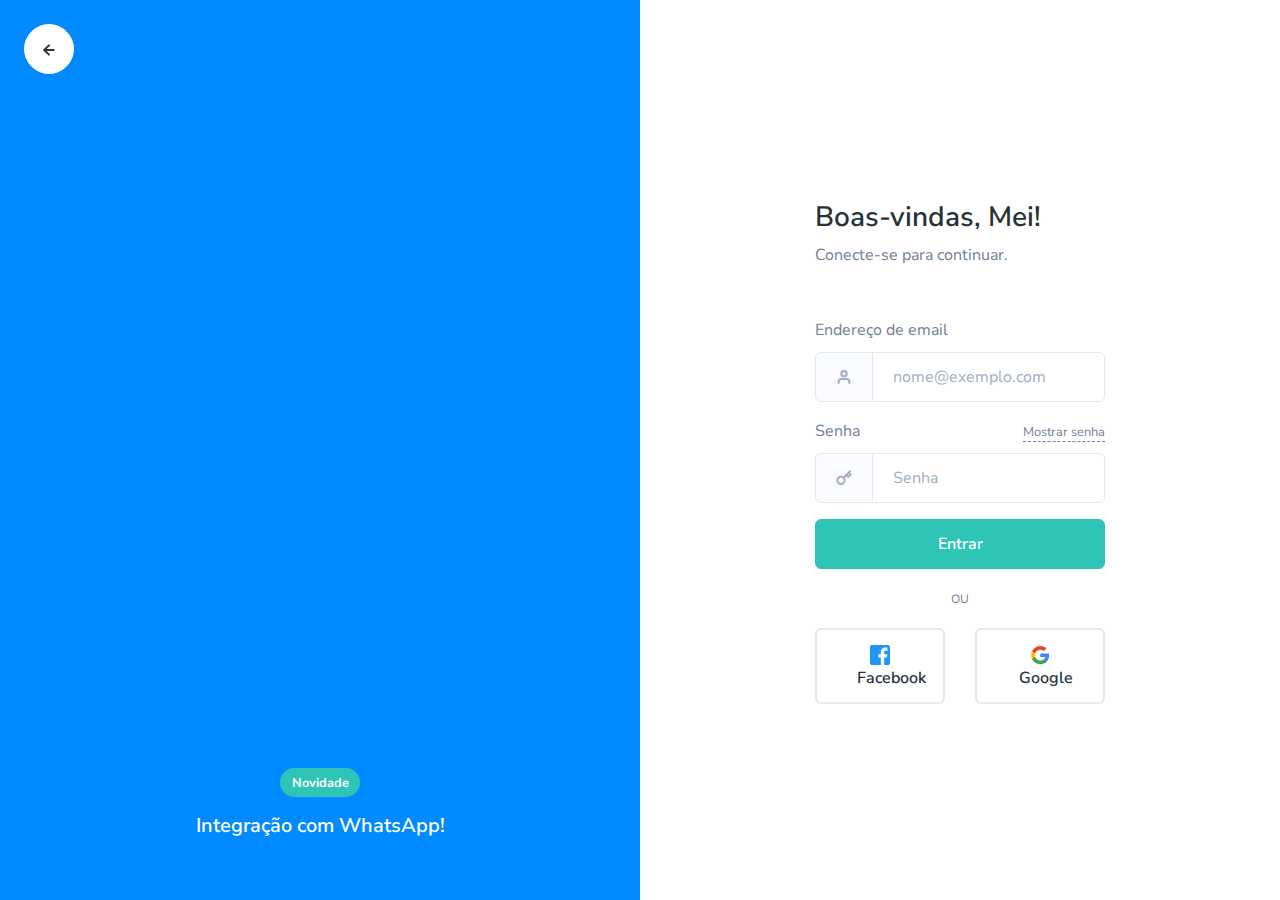
==== commit 03f210fb: "boas-vindas" ====
--- a/login.html
+++ b/login.html
@@ -106,7 +106,7 @@
                         <div class="col-11 col-lg-10 col-xl-6">
                             <div>
                                 <div class="mb-5">
-                                    <h6 class="h3 mb-1">Bem vindo de volta!</h6>
+                                    <h6 class="h3 mb-1">Boas-vindas, Mei!</h6>
                                     <p class="text-muted mb-0">
                                         Conecte-se para continuar.
                                     </p>
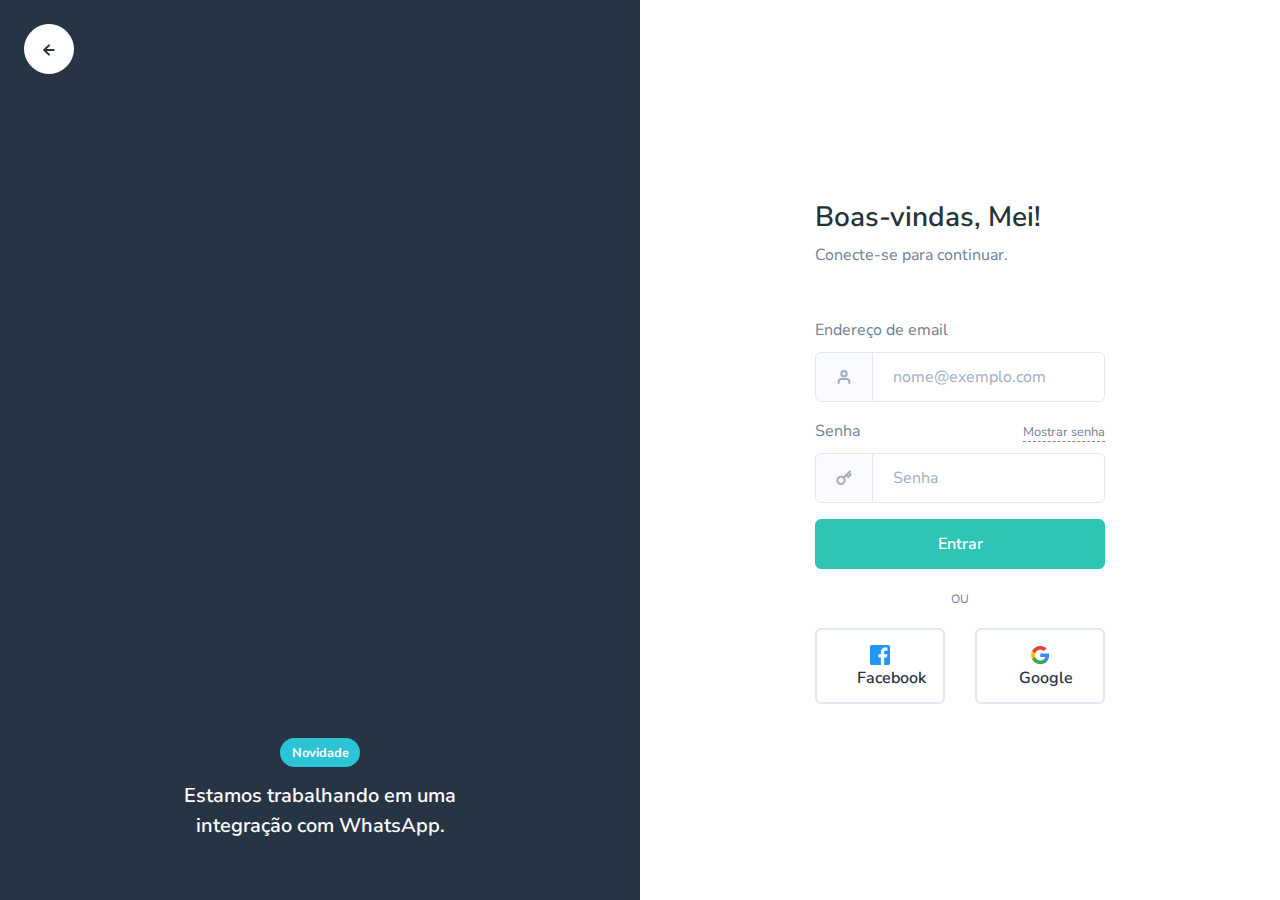
==== commit ad07c36d: "compressão" ====
--- a/login.html
+++ b/login.html
@@ -1,183 +1,207 @@
 <!DOCTYPE html>
 <html lang="en">
-
-<head>
+  <head>
     <meta charset="utf-8" />
     <meta name="viewport" content="width=device-width, initial-scale=1, shrink-to-fit=no" />
     <meta name="description" content="" />
     <meta name="author" content="Webpixels" />
-    <title>Login do MEI</title>
-    <!-- Preloader -->
-    <style>
-        @keyframes hidePreloader {
-            0% {
-              width: 100%;
-              height: 100%;
-            }
-    
-            100% {
-              width: 0;
-              height: 0;
-            }
-          }
-    
-          body > div.preloader {
-            position: fixed;
-            background: white;
-            width: 100%;
-            height: 100%;
-            z-index: 1071;
-            opacity: 0;
-            transition: opacity 0.5s ease;
-            overflow: hidden;
-            pointer-events: none;
-            display: flex;
-            align-items: center;
-            justify-content: center;
-          }
-    
-          body:not(.loaded) > div.preloader {
-            opacity: 1;
-          }
-    
-          body:not(.loaded) {
-            overflow: hidden;
-          }
-    
-          body.loaded > div.preloader {
-            animation: hidePreloader 0.5s linear 0.5s forwards;
-          }
-    </style>
-    <script>
-        window.addEventListener("load", function () {
-            setTimeout(function () {
-              document.querySelector("body").classList.add("loaded");
-            }, 300);
-          });
-    </script>
+    <title>MeiAjuda - Iniciar Sessão
+    </title>
     <!-- Favicon -->
     <link rel="icon" href="assets/img/brand/favicon.png" type="image/png" />
     <!-- Font Awesome -->
     <link rel="stylesheet" href="assets/libs/@fortawesome/fontawesome-free/css/minify.css" />
     <!-- Quick CSS -->
     <link rel="stylesheet" href="assets/css/meiajuda.css" id="stylesheet" />
-</head>
-
-<body>
+    <style>
+      @keyframes hidePreloader {
+        0% {
+          width: 100%;
+          height: 100%;
+        }
+        100% {
+          width: 0;
+          height: 0;
+        }
+      }
+      body > div.preloader {
+        position: fixed;
+        background: white;
+        width: 100%;
+        height: 100%;
+        z-index: 1071;
+        opacity: 0;
+        transition: opacity 0.5s ease;
+        overflow: hidden;
+        pointer-events: none;
+        display: flex;
+        align-items: center;
+        justify-content: center;
+      }
+      body:not(.loaded) > div.preloader {
+        opacity: 1;
+      }
+      body:not(.loaded) {
+        overflow: hidden;
+      }
+      body.loaded > div.preloader {
+        animation: hidePreloader 0.5s linear 0.5s forwards;
+      }
+    </style>
+    <script>
+      window.addEventListener("load", function () {
+        setTimeout(function () {
+          document.querySelector("body").classList.add("loaded");
+        }
+                   , 300);
+      }
+                             );
+    </script>
+  </head>
+  <body>
     <div class="modal fade" tabindex="-1" role="dialog" id="modal-cookies" data-backdrop="false" aria-labelledby="modal-cookies" aria-hidden="true">
-        <div class="modal-dialog modal-dialog-aside left-4 right-4 bottom-4">
-            <div class="modal-content bg-dark-dark">
-                <div class="modal-body">
-                    <!-- Text -->
-                    <p class="text-sm text-white mb-3">
-                        We use cookies so that our themes work for you. By using our website, you agree to our use of cookies.
-                    </p>
-                    <!-- Buttons -->
-                    <a href="pages/utility/terms.html" class="btn btn-sm btn-white" target="_blank">Learn more</a>
-                    <button type="button" class="btn btn-sm btn-primary mr-2" data-dismiss="modal">OK</button>
-                </div>
-            </div>
+      <div class="modal-dialog modal-dialog-aside left-4 right-4 bottom-4">
+        <div class="modal-content bg-dark-dark">
+          <div class="modal-body">
+            <!-- Text -->
+            <p class="text-sm text-white mb-3">
+              We use cookies so that our themes work for you. By using our website, you agree to our use of cookies.
+            </p>
+            <!-- Buttons -->
+            <a href="pages/utility/terms.html" class="btn btn-sm btn-white" target="_blank">Learn more
+            </a>
+            <button type="button" class="btn btn-sm btn-primary mr-2" data-dismiss="modal">OK
+            </button>
+          </div>
         </div>
+      </div>
     </div>
     <!-- Main content -->
     <!-- Go back -->
     <a href="../" class="btn btn-white btn-icon-only rounded-circle position-absolute zindex-101 left-4 top-4 d-none d-lg-inline-flex" data-toggle="tooltip" data-placement="right" title="Início">
-        <span class="btn-inner--icon">
-        <i data-feather="arrow-left"></i>
+      <span class="btn-inner--icon">
+        <i data-feather="arrow-left">
+        </i>
       </span>
     </a>
     <!-- Side cover login -->
     <section>
-        <div class="bg-primary position-absolute h-100 top-0 left-0 zindex-100 col-lg-6 col-xl-6 zindex-100 d-none d-lg-flex flex-column justify-content-end" data-bg-size="cover" data-bg-position="center">
-            <!-- Cover image -->
-            <!-- Overlay text -->
-            <div class="row position-relative zindex-110 p-5">
-                <div class="col-md-8 text-center mx-auto">
-                    <span class="badge badge-warning badge-pill">Novidade</span>
-                    <h5 class="h5 text-white mt-3">Integração com WhatsApp!
-                    </h5>
+      <div class="bg-primary position-absolute h-100 top-0 left-0 zindex-100 col-lg-6 col-xl-6 zindex-100 d-none d-lg-flex flex-column justify-content-end" data-bg-size="cover" data-bg-position="center">
+        <!-- Cover image -->
+        <!-- Overlay text -->
+        <div class="row position-relative zindex-110 p-5">
+          <div class="col-md-8 text-center mx-auto">
+            <span class="badge badge-warning badge-pill">Novidade
+            </span>
+            <h5 class="h5 text-white mt-3">Estamos trabalhando em uma integração com WhatsApp.
+            </h5>
+          </div>
+        </div>
+      </div>
+      <div class="container-fluid d-flex flex-column">
+        <div class="row align-items-center justify-content-center justify-content-lg-end min-vh-100">
+          <div class="col-sm-7 col-lg-6 col-xl-6 py-6 py-md-0">
+            <div class="row justify-content-center">
+              <div class="col-11 col-lg-10 col-xl-6">
+                <div>
+                  <div class="mb-5">
+                    <h6 class="h3 mb-1">Boas-vindas, Mei!
+                    </h6>
+                    <p class="text-muted mb-0">
+                      Conecte-se para continuar.
+                    </p>
+                  </div>
+                  <form>
+                    <div class="form-group">
+                      <label class="form-control-label">Endereço de email
+                      </label>
+                      <div class="input-group">
+                        <div class="input-group-prepend">
+                          <span class="input-group-text">
+                            <i data-feather="user">
+                            </i>
+                          </span>
+                        </div>
+                        <input type="email" class="form-control" id="input-email" placeholder="nome@exemplo.com" />
+                      </div>
+                    </div>
+                    <div class="form-group">
+                      <div class="d-flex align-items-center justify-content-between">
+                        <div>
+                          <label class="form-control-label">Senha
+                          </label>
+                        </div>
+                        <div class="mb-2">
+                          <a href="#" class="small text-muted text-underline--dashed border-primary" data-toggle="password-text" data-target="#input-password">Mostrar senha
+                          </a>
+                        </div>
+                      </div>
+                      <div class="input-group">
+                        <div class="input-group-prepend">
+                          <span class="input-group-text">
+                            <i data-feather="key">
+                            </i>
+                          </span>
+                        </div>
+                        <input type="password" class="form-control" id="input-password" placeholder="Senha" />
+                      </div>
+                    </div>
+                    <a href="https://ccomp-pte.herokuapp.com/home_page/login/">
+                      <button type="button" class="btn btn-block btn-primary">Entrar
+                      </button>
+                    </a>
+                  </form>
+                  <div class="py-3 text-center">
+                    <span class="text-xs text-uppercase">ou
+                    </span>
+                  </div>
+                  <!-- Alternative login -->
+                  <div class="row">
+                    <div class="col-sm-6">
+                      <a href="#" class="btn btn-block btn-neutral btn-icon mb-3 mb-sm-0">
+                        <span class="btn-inner--icon">
+                          <img src="assets/img/icons/brands/facebook.svg" alt="Image placeholder" />
+                        </span>
+                        <span class="btn-inner--text">Facebook
+                        </span>
+                      </a>
+                    </div>
+                    <div class="col-sm-6">
+                      <a href="#" class="btn btn-block btn-neutral btn-icon">
+                        <span class="btn-inner--icon">
+                          <img src="assets/img/icons/brands/google.svg" alt="Image placeholder" />
+                        </span>
+                        <span class="btn-inner--text">Google
+                        </span>
+                      </a>
+                    </div>
+                  </div>
                 </div>
+              </div>
             </div>
+          </div>
         </div>
-        <div class="container-fluid d-flex flex-column">
-            <div class="row align-items-center justify-content-center justify-content-lg-end min-vh-100">
-                <div class="col-sm-7 col-lg-6 col-xl-6 py-6 py-md-0">
-                    <div class="row justify-content-center">
-                        <div class="col-11 col-lg-10 col-xl-6">
-                            <div>
-                                <div class="mb-5">
-                                    <h6 class="h3 mb-1">Boas-vindas, Mei!</h6>
-                                    <p class="text-muted mb-0">
-                                        Conecte-se para continuar.
-                                    </p>
-                                </div>
-                                <form>
-                                    <div class="form-group">
-                                        <label class="form-control-label">Endereço de email</label>
-                                        <div class="input-group">
-                                            <div class="input-group-prepend">
-                                                <span class="input-group-text"><i data-feather="user"></i></span>
-                                            </div>
-                                            <input type="email" class="form-control" id="input-email" placeholder="nome@exemplo.com" />
-                                        </div>
-                                    </div>
-                                    <div class="form-group">
-                                        <div class="d-flex align-items-center justify-content-between">
-                                            <div>
-                                                <label class="form-control-label">Senha</label>
-                                            </div>
-                                            <div class="mb-2">
-                                                <a href="#" class="small text-muted text-underline--dashed border-primary" data-toggle="password-text" data-target="#input-password">Mostrar senha</a>
-                                            </div>
-                                        </div>
-                                        <div class="input-group">
-                                            <div class="input-group-prepend">
-                                                <span class="input-group-text"><i data-feather="key"></i></span>
-                                            </div>
-                                            <input type="password" class="form-control" id="input-password" placeholder="Senha" />
-                                        </div>
-                                    </div>
-                                    <a href="https://ccomp-pte.herokuapp.com/home_page/login/"><button type="button" class="btn btn-block btn-primary">Entrar</button></a>
-                                </form>
-                                <div class="py-3 text-center">
-                                    <span class="text-xs text-uppercase">ou</span>
-                                </div>
-                                <!-- Alternative login -->
-                                <div class="row">
-                                    <div class="col-sm-6">
-                                        <a href="#" class="btn btn-block btn-neutral btn-icon mb-3 mb-sm-0">
-                                            <span class="btn-inner--icon"><img src="assets/img/icons/brands/facebook.svg" alt="Image placeholder" /></span>
-                                            <span class="btn-inner--text">Facebook</span>
-                                        </a>
-                                    </div>
-                                    <div class="col-sm-6">
-                                        <a href="#" class="btn btn-block btn-neutral btn-icon">
-                                            <span class="btn-inner--icon"><img src="assets/img/icons/brands/google.svg" alt="Image placeholder" /></span>
-                                            <span class="btn-inner--text">Google</span>
-                                        </a>
-                                    </div>
-                                </div>
-                            </div>
-                        </div>
-                    </div>
-                </div>
-            </div>
-        </div>
+      </div>
     </section>
     <!-- Core JS  -->
-    <script src="assets/libs/jquery/dist/jquery.min.js"></script>
-    <script src="assets/libs/bootstrap/dist/js/bootstrap.bundle.min.js"></script>
-    <script src="assets/libs/svg-injector/dist/svg-injector.min.js"></script>
-    <script src="assets/libs/feather-icons/dist/feather.min.js"></script>
+    <script src="assets/libs/jquery/dist/jquery.min.js">
+    </script>
+    <script src="assets/libs/bootstrap/dist/js/bootstrap.bundle.min.js">
+    </script>
+    <script src="assets/libs/svg-injector/dist/svg-injector.min.js">
+    </script>
+    <script src="assets/libs/feather-icons/dist/feather.min.js">
+    </script>
     <!-- mei.js -->
-    <script src="assets/js/meiajuda.js"></script>
+    <script src="assets/js/meiajuda.js">
+    </script>
     <!-- Feather Icons -->
     <script>
-        feather.replace({
-            width: "1em",
-            height: "1em",
-          });
-    </script>
-</body>
-
+      feather.replace({
+        width: "1em",
+        height: "1em",
+      }
+                     );
+    </script>
+  </body>
 </html>
--- a/assets/css/meiajuda.css
+++ b/assets/css/meiajuda.css
@@ -1,56120 +1,5290 @@
-@charset 'UTF-8';
-
-
-
-@import url(https://fonts.googleapis.com/css?family=Nunito+Sans:400,400i,600,700,800&display=swap);
-
-:root
-
-{
-
-    --blue: #008aff;
-
-    --indigo: #6e00ff;
-
-    --purple: #510fa8;
-
-    --pink: #f074ad;
-
-    --red: #f25767;
-
-    --orange: #ffbe3d;
-
-    --yellow: #ffc431;
-
-    --green: #5cc9a7;
-
-    --teal: #50b5ff;
-
-    --cyan: #4bd6e5;
-
-    --white: #fff;
-
-    --gray: #718096;
-
-    --gray-dark: #2d3748;
-
-    --primary: #008aff;
-
-    --secondary: #eff2f7;
-
-    --success: #5cc9a7;
-
-    --info: #50b5ff;
-
-    --warning: #ffbe3d;
-
-    --danger: #f25767;
-
-    --light: #eff2f7;
-
-    --dark: #171347;
-
-    --neutral: #fff;
-
-    --white: #fff;
-
-    --breakpoint-xs: 0;
-
-    --breakpoint-sm: 576px;
-
-    --breakpoint-md: 768px;
-
-    --breakpoint-lg: 992px;
-
-    --breakpoint-xl: 1200px;
-
-    --font-family-sans-serif: -apple-system, BlinkMacSystemFont, 'Segoe UI', Roboto, 'Helvetica Neue', Arial, 'Noto Sans', sans-serif, 'Apple Color Emoji', 'Segoe UI Emoji', 'Segoe UI Symbol', 'Noto Color Emoji';
-
-    --font-family-monospace: SFMono-Regular, Menlo, Monaco, Consolas, 'Liberation Mono', 'Courier New', monospace;
-
-}
-
-
-
-*,
-
-*::before,
-
-*::after
-
-{
-
-    box-sizing: border-box;
-
-}
-
-
-
-html
-
-{
-
-    font-family: sans-serif;
-
-    line-height: 1.15;
-
-
-
-    -webkit-text-size-adjust: 100%;
-
-    -webkit-tap-highlight-color: rgba(31, 45, 61, 0);
-
-}
-
-
-
-article,
-
-aside,
-
-figcaption,
-
-figure,
-
-footer,
-
-header,
-
-hgroup,
-
-main,
-
-nav,
-
-section
-
-{
-
-    display: block;
-
-}
-
-
-
-body
-
-{
-
-    font-family: 'Nunito Sans', sans-serif;
-
-    font-size: 1rem;
-
-    font-weight: 400;
-
-    line-height: 1.7;
-
-
-
-    margin: 0;
-
-
-
-    text-align: left;
-
-
-
-    color: #718096;
-
-    background-color: #fff;
-
-}
-
-
-
-[tabindex='-1']:focus:not(:focus-visible)
-
-{
-
-    outline: 0 !important;
-
-}
-
-
-
-hr
-
-{
-
-    overflow: visible; 
-
-
-
-    box-sizing: content-box;
-
-    height: 0;
-
-}
-
-
-
-h1,
-
-h2,
-
-h3,
-
-h4,
-
-h5,
-
-h6
-
-{
-
-    margin-top: 0;
-
-    margin-bottom: .66667rem;
-
-}
-
-
-
-p
-
-{
-
-    margin-top: 0;
-
-    margin-bottom: 1rem;
-
-}
-
-
-
-abbr[title],
-
-abbr[data-original-title]
-
-{
-
-    cursor: help;
-
-            text-decoration: underline;
-
-            text-decoration: underline dotted;
-
-
-
-    border-bottom: 0;
-
-
-
-    -webkit-text-decoration: underline dotted;
-
-    -webkit-text-decoration-skip-ink: none;
-
-            text-decoration-skip-ink: none;
-
-}
-
-
-
-address
-
-{
-
-    font-style: normal;
-
-    line-height: inherit; 
-
-
-
-    margin-bottom: 1rem;
-
-}
-
-
-
-ol,
-
-ul,
-
-dl
-
-{
-
-    margin-top: 0;
-
-    margin-bottom: 1rem;
-
-}
-
-
-
-ol ol,
-
-ul ul,
-
-ol ul,
-
-ul ol
-
-{
-
-    margin-bottom: 0;
-
-}
-
-
-
-dt
-
-{
-
-    font-weight: 600;
-
-}
-
-
-
-dd
-
-{
-
-    margin-bottom: .5rem;
-
-    margin-left: 0;
-
-}
-
-
-
-blockquote
-
-{
-
-    margin: 0 0 1rem;
-
-}
-
-
-
-b,
-
-strong
-
-{
-
-    font-weight: 700;
-
-}
-
-
-
-small
-
-{
-
-    font-size: 80%;
-
-}
-
-
-
-sub,
-
-sup
-
-{
-
-    font-size: 75%;
-
-    line-height: 0;
-
-
-
-    position: relative;
-
-
-
-    vertical-align: baseline;
-
-}
-
-
-
-sub
-
-{
-
-    bottom: -.25em;
-
-}
-
-
-
-sup
-
-{
-
-    top: -.5em;
-
-}
-
-
-
-a
-
-{
-
-    text-decoration: none;
-
-
-
-    color: #008aff;
-
-    background-color: transparent;
-
-}
-
-a:hover
-
-{
-
-    text-decoration: none; 
-
-
-
-    color: #0061b3;
-
-}
-
-
-
-a:not([href])
-
-{
-
-    text-decoration: none; 
-
-
-
-    color: inherit;
-
-}
-
-a:not([href]):hover
-
-{
-
-    text-decoration: none; 
-
-
-
-    color: inherit;
-
-}
-
-
-
-pre,
-
-code,
-
-kbd,
-
-samp
-
-{
-
-    font-family: SFMono-Regular, Menlo, Monaco, Consolas, 'Liberation Mono', 'Courier New', monospace;
-
-    font-size: 1em;
-
-}
-
-
-
-pre
-
-{
-
-    overflow: auto; 
-
-
-
-    margin-top: 0;
-
-    margin-bottom: 1rem;
-
-}
-
-
-
-figure
-
-{
-
-    margin: 0 0 1rem;
-
-}
-
-
-
-img
-
-{
-
-    vertical-align: middle;
-
-
-
-    border-style: none;
-
-}
-
-
-
-svg
-
-{
-
-    overflow: hidden;
-
-
-
-    vertical-align: middle;
-
-}
-
-
-
-table
-
-{
-
-    border-collapse: collapse;
-
-}
-
-
-
-caption
-
-{
-
-    padding-top: 1rem;
-
-    padding-bottom: 1rem;
-
-
-
-    caption-side: bottom; 
-
-
-
-    text-align: left;
-
-
-
-    color: #718096;
-
-}
-
-
-
-th
-
-{
-
-    text-align: inherit;
-
-}
-
-
-
-label
-
-{
-
-    display: inline-block;
-
-
-
-    margin-bottom: .5rem;
-
-}
-
-
-
-button
-
-{
-
-    border-radius: 0;
-
-}
-
-
-
-button:focus
-
-{
-
-    outline: 1px dotted;
-
-    outline: 5px auto -webkit-focus-ring-color;
-
-}
-
-
-
-input,
-
-button,
-
-select,
-
-optgroup,
-
-textarea
-
-{
-
-    font-family: inherit;
-
-    font-size: inherit;
-
-    line-height: inherit; 
-
-
-
-    margin: 0;
-
-}
-
-
-
-button,
-
-input
-
-{
-
-    overflow: visible;
-
-}
-
-
-
-button,
-
-select
-
-{
-
-    text-transform: none;
-
-}
-
-
-
-select
-
-{
-
-    word-wrap: normal;
-
-}
-
-
-
-button,
-
-[type='button'],
-
-[type='reset'],
-
-[type='submit']
-
-{
-
-    -webkit-appearance: button;
-
-}
-
-
-
-button:not(:disabled),
-
-[type='button']:not(:disabled),
-
-[type='reset']:not(:disabled),
-
-[type='submit']:not(:disabled)
-
-{
-
-    cursor: pointer;
-
-}
-
-
-
-button::-moz-focus-inner,
-
-[type='button']::-moz-focus-inner,
-
-[type='reset']::-moz-focus-inner,
-
-[type='submit']::-moz-focus-inner
-
-{
-
-    padding: 0;
-
-
-
-    border-style: none;
-
-}
-
-
-
-input[type='radio'],
-
-input[type='checkbox']
-
-{
-
-    box-sizing: border-box;
-
-    padding: 0;
-
-}
-
-
-
-input[type='date'],
-
-input[type='time'],
-
-input[type='datetime-local'],
-
-input[type='month']
-
-{
-
-    -webkit-appearance: listbox;
-
-}
-
-
-
-textarea
-
-{
-
-    overflow: auto;
-
-
-
-    resize: vertical;
-
-}
-
-
-
-fieldset
-
-{
-
-    min-width: 0;
-
-    margin: 0;
-
-    padding: 0;
-
-
-
-    border: 0;
-
-}
-
-
-
-legend
-
-{
-
-    font-size: 1.5rem;
-
-    line-height: inherit;
-
-
-
-    display: block;
-
-
-
-    width: 100%;
-
-    max-width: 100%;
-
-    margin-bottom: .5rem;
-
-    padding: 0;
-
-
-
-    white-space: normal; 
-
-
-
-    color: inherit;
-
-}
-
-@media (max-width: 1200px)
-
-{
-
-    legend
-
-    {
-
-        font-size: calc(1.275rem + .3vw) ;
-
-    }
-
-}
-
-
-
-progress
-
-{
-
-    vertical-align: baseline;
-
-}
-
-
-
-[type='number']::-webkit-inner-spin-button,
-
-[type='number']::-webkit-outer-spin-button
-
-{
-
-    height: auto;
-
-}
-
-
-
-[type='search']
-
-{
-
-    outline-offset: -2px;
-
-
-
-    -webkit-appearance: none;
-
-}
-
-
-
-[type='search']::-webkit-search-decoration
-
-{
-
-    -webkit-appearance: none;
-
-}
-
-
-
-::-webkit-file-upload-button
-
-{
-
-    font: inherit;
-
-
-
-    -webkit-appearance: button;
-
-}
-
-
-
-output
-
-{
-
-    display: inline-block;
-
-}
-
-
-
-summary
-
-{
-
-    display: list-item;
-
-
-
-    cursor: pointer;
-
-}
-
-
-
-template
-
-{
-
-    display: none;
-
-}
-
-
-
-[hidden]
-
-{
-
-    display: none !important;
-
-}
-
-
-
-h1,
-
-h2,
-
-h3,
-
-h4,
-
-h5,
-
-h6,
-
-.h1,
-
-.h2,
-
-.h3,
-
-.h4,
-
-.h5,
-
-.h6
-
-{
-
-    font-family: inherit;
-
-    font-weight: 600;
-
-    line-height: 1.5;
-
-
-
-    margin-bottom: .66667rem;
-
-
-
-    color: #253238;
-
-}
-
-
-
-h1,
-
-.h1
-
-{
-
-    font-size: 2.5rem;
-
-}
-
-@media (max-width: 1200px)
-
-{
-
-    h1,
-
-    .h1
-
-    {
-
-        font-size: calc(1.375rem + 1.5vw) ;
-
-    }
-
-}
-
-
-
-h2,
-
-.h2
-
-{
-
-    font-size: 2rem;
-
-}
-
-@media (max-width: 1200px)
-
-{
-
-    h2,
-
-    .h2
-
-    {
-
-        font-size: calc(1.325rem + .9vw) ;
-
-    }
-
-}
-
-
-
-h3,
-
-.h3
-
-{
-
-    font-size: 1.75rem;
-
-}
-
-@media (max-width: 1200px)
-
-{
-
-    h3,
-
-    .h3
-
-    {
-
-        font-size: calc(1.3rem + .6vw) ;
-
-    }
-
-}
-
-
-
-h4,
-
-.h4
-
-{
-
-    font-size: 1.5rem;
-
-}
-
-@media (max-width: 1200px)
-
-{
-
-    h4,
-
-    .h4
-
-    {
-
-        font-size: calc(1.275rem + .3vw) ;
-
-    }
-
-}
-
-
-
-h5,
-
-.h5
-
-{
-
-    font-size: 1.25rem;
-
-}
-
-
-
-h6,
-
-.h6
-
-{
-
-    font-size: 1rem;
-
-}
-
-
-
-.lead
-
-{
-
-    font-size: 1.125rem;
-
-    font-weight: 300;
-
-}
-
-
-
-.display-1
-
-{
-
-    font-size: 6rem;
-
-    font-weight: 700;
-
-    line-height: 1.3;
-
-}
-
-@media (max-width: 1200px)
-
-{
-
-    .display-1
-
-    {
-
-        font-size: calc(1.725rem + 5.7vw) ;
-
-    }
-
-}
-
-
-
-.display-2
-
-{
-
-    font-size: 5rem;
-
-    font-weight: 700;
-
-    line-height: 1.3;
-
-}
-
-@media (max-width: 1200px)
-
-{
-
-    .display-2
-
-    {
-
-        font-size: calc(1.625rem + 4.5vw) ;
-
-    }
-
-}
-
-
-
-.display-3
-
-{
-
-    font-size: 4rem;
-
-    font-weight: 700;
-
-    line-height: 1.3;
-
-}
-
-@media (max-width: 1200px)
-
-{
-
-    .display-3
-
-    {
-
-        font-size: calc(1.525rem + 3.3vw) ;
-
-    }
-
-}
-
-
-
-.display-4
-
-{
-
-    font-size: 3rem;
-
-    font-weight: 800;
-
-    line-height: 1.2;
-
-}
-
-@media (max-width: 1200px)
-
-{
-
-    .display-4
-
-    {
-
-        font-size: calc(1.425rem + 2.1vw) ;
-
-    }
-
-}
-
-
-
-hr
-
-{
-
-    margin-top: 2rem;
-
-    margin-bottom: 2rem;
-
-
-
-    border: 0;
-
-    border-top: 1px solid #e2e8f0;
-
-}
-
-
-
-small,
-
-.small
-
-{
-
-    font-size: 80%;
-
-    font-weight: 400;
-
-}
-
-
-
-mark,
-
-.mark
-
-{
-
-    padding: .2em;
-
-
-
-    background-color: #fcf8e3;
-
-}
-
-
-
-.list-unstyled
-
-{
-
-    padding-left: 0;
-
-
-
-    list-style: none;
-
-}
-
-
-
-.list-inline
-
-{
-
-    padding-left: 0;
-
-
-
-    list-style: none;
-
-}
-
-
-
-.list-inline-item
-
-{
-
-    display: inline-block;
-
-}
-
-.list-inline-item:not(:last-child)
-
-{
-
-    margin-right: .5rem;
-
-}
-
-
-
-.initialism
-
-{
-
-    font-size: 90%;
-
-
-
-    text-transform: uppercase;
-
-}
-
-
-
-.blockquote
-
-{
-
-    font-size: 1.25rem; 
-
-
-
-    margin-bottom: 1rem;
-
-}
-
-
-
-.blockquote-footer
-
-{
-
-    font-size: 80%;
-
-
-
-    display: block;
-
-
-
-    color: #718096;
-
-}
-
-.blockquote-footer::before
-
-{
-
-    content: '\2014\00A0';
-
-}
-
-
-
-.img-fluid
-
-{
-
-    max-width: 100%;
-
-    height: auto;
-
-}
-
-
-
-.img-fluid-rounded-shadow
-
-{
-
-    width: 250px;
-
-    height: 250px;
-
-}
-
-
-
-.img-thumbnail
-
-{
-
-    max-width: 100%;
-
-    height: auto; 
-
-    padding: .25rem;
-
-
-
-    border: 1px solid #e2e8f0;
-
-    border-radius: .375rem;
-
-    background-color: #fff;
-
-    box-shadow: 0 1px 2px rgba(31, 45, 61, .075);
-
-}
-
-
-
-.figure
-
-{
-
-    display: inline-block;
-
-}
-
-
-
-.figure-img
-
-{
-
-    line-height: 1; 
-
-
-
-    margin-bottom: .5rem;
-
-}
-
-
-
-.figure-caption
-
-{
-
-    font-size: 90%;
-
-
-
-    color: #718096;
-
-}
-
-
-
-code
-
-{
-
-    font-size: 87.5%;
-
-
-
-    word-wrap: break-word; 
-
-
-
-    color: #f074ad;
-
-}
-
-a > code
-
-{
-
-    color: inherit;
-
-}
-
-
-
-kbd
-
-{
-
-    font-size: 87.5%;
-
-
-
-    padding: .2rem .4rem;
-
-
-
-    color: #fff;
-
-    border-radius: .2rem;
-
-    background-color: #273444;
-
-    box-shadow: inset 0 -.1rem 0 rgba(31, 45, 61, .25);
-
-}
-
-kbd kbd
-
-{
-
-    font-size: 100%;
-
-    font-weight: 600;
-
-
-
-    padding: 0;
-
-
-
-    box-shadow: none;
-
-}
-
-
-
-pre
-
-{
-
-    font-size: 87.5%;
-
-
-
-    display: block;
-
-
-
-    color: #273444;
-
-}
-
-pre code
-
-{
-
-    font-size: inherit;
-
-
-
-    word-break: normal; 
-
-
-
-    color: inherit;
-
-}
-
-
-
-.pre-scrollable
-
-{
-
-    overflow-y: scroll; 
-
-
-
-    max-height: 340px;
-
-}
-
-
-
-.container
-
-{
-
-    width: 100%;
-
-    margin-right: auto;
-
-    margin-left: auto; 
-
-    padding-right: 15px;
-
-    padding-left: 15px;
-
-}
-
-@media (min-width: 576px)
-
-{
-
-    .container
-
-    {
-
-        max-width: 540px;
-
-    }
-
-}
-
-@media (min-width: 768px)
-
-{
-
-    .container
-
-    {
-
-        max-width: 720px;
-
-    }
-
-}
-
-@media (min-width: 992px)
-
-{
-
-    .container
-
-    {
-
-        max-width: 960px;
-
-    }
-
-}
-
-@media (min-width: 1200px)
-
-{
-
-    .container
-
-    {
-
-        max-width: 1140px;
-
-    }
-
-}
-
-
-
-.container-fluid,
-
-.container-sm,
-
-.container-md,
-
-.container-lg,
-
-.container-xl
-
-{
-
-    width: 100%;
-
-    margin-right: auto;
-
-    margin-left: auto; 
-
-    padding-right: 15px;
-
-    padding-left: 15px;
-
-}
-
-
-
-@media (min-width: 576px)
-
-{
-
-    .container,
-
-    .container-sm
-
-    {
-
-        max-width: 540px;
-
-    }
-
-}
-
-
-
-@media (min-width: 768px)
-
-{
-
-    .container,
-
-    .container-sm,
-
-    .container-md
-
-    {
-
-        max-width: 720px;
-
-    }
-
-}
-
-
-
-@media (min-width: 992px)
-
-{
-
-    .container,
-
-    .container-sm,
-
-    .container-md,
-
-    .container-lg
-
-    {
-
-        max-width: 960px;
-
-    }
-
-}
-
-
-
-@media (min-width: 1200px)
-
-{
-
-    .container,
-
-    .container-sm,
-
-    .container-md,
-
-    .container-lg,
-
-    .container-xl
-
-    {
-
-        max-width: 1140px;
-
-    }
-
-}
-
-
-
-.row
-
-{
-
-    display: flex;
-
-
-
-    margin-right: -15px;
-
-    margin-left: -15px; 
-
-
-
-    flex-wrap: wrap;
-
-}
-
-
-
-.no-gutters
-
-{
-
-    margin-right: 0;
-
-    margin-left: 0;
-
-}
-
-.no-gutters > .col,
-
-.no-gutters > [class*='col-']
-
-{
-
-    padding-right: 0;
-
-    padding-left: 0;
-
-}
-
-
-
-.col-1,
-
-.col-2,
-
-.col-3,
-
-.col-4,
-
-.col-5,
-
-.col-6,
-
-.col-7,
-
-.col-8,
-
-.col-9,
-
-.col-10,
-
-.col-11,
-
-.col-12,
-
-.col,
-
-.col-auto,
-
-.col-sm-1,
-
-.col-sm-2,
-
-.col-sm-3,
-
-.col-sm-4,
-
-.col-sm-5,
-
-.col-sm-6,
-
-.col-sm-7,
-
-.col-sm-8,
-
-.col-sm-9,
-
-.col-sm-10,
-
-.col-sm-11,
-
-.col-sm-12,
-
-.col-sm,
-
-.col-sm-auto,
-
-.col-md-1,
-
-.col-md-2,
-
-.col-md-3,
-
-.col-md-4,
-
-.col-md-5,
-
-.col-md-6,
-
-.col-md-7,
-
-.col-md-8,
-
-.col-md-9,
-
-.col-md-10,
-
-.col-md-11,
-
-.col-md-12,
-
-.col-md,
-
-.col-md-auto,
-
-.col-lg-1,
-
-.col-lg-2,
-
-.col-lg-3,
-
-.col-lg-4,
-
-.col-lg-5,
-
-.col-lg-6,
-
-.col-lg-7,
-
-.col-lg-8,
-
-.col-lg-9,
-
-.col-lg-10,
-
-.col-lg-11,
-
-.col-lg-12,
-
-.col-lg,
-
-.col-lg-auto,
-
-.col-xl-1,
-
-.col-xl-2,
-
-.col-xl-3,
-
-.col-xl-4,
-
-.col-xl-5,
-
-.col-xl-6,
-
-.col-xl-7,
-
-.col-xl-8,
-
-.col-xl-9,
-
-.col-xl-10,
-
-.col-xl-11,
-
-.col-xl-12,
-
-.col-xl,
-
-.col-xl-auto
-
-{
-
-    position: relative;
-
-
-
-    width: 100%;
-
-    padding-right: 15px;
-
-    padding-left: 15px;
-
-}
-
-
-
-.col
-
-{
-
-    max-width: 100%; 
-
-
-
-    flex-basis: 0;
-
-    flex-grow: 1;
-
-}
-
-
-
-.row-cols-1 > *
-
-{
-
-    max-width: 100%; 
-
-
-
-    flex: 0 0 100%;
-
-}
-
-
-
-.row-cols-2 > *
-
-{
-
-    max-width: 50%; 
-
-
-
-    flex: 0 0 50%;
-
-}
-
-
-
-.row-cols-3 > *
-
-{
-
-    max-width: 33.33333%; 
-
-
-
-    flex: 0 0 33.33333%;
-
-}
-
-
-
-.row-cols-4 > *
-
-{
-
-    max-width: 25%; 
-
-
-
-    flex: 0 0 25%;
-
-}
-
-
-
-.row-cols-5 > *
-
-{
-
-    max-width: 20%; 
-
-
-
-    flex: 0 0 20%;
-
-}
-
-
-
-.row-cols-6 > *
-
-{
-
-    max-width: 16.66667%; 
-
-
-
-    flex: 0 0 16.66667%;
-
-}
-
-
-
-.col-auto
-
-{
-
-    width: auto;
-
-    max-width: 100%; 
-
-
-
-    flex: 0 0 auto;
-
-}
-
-
-
-.col-1
-
-{
-
-    max-width: 8.33333%; 
-
-
-
-    flex: 0 0 8.33333%;
-
-}
-
-
-
-.col-2
-
-{
-
-    max-width: 16.66667%; 
-
-
-
-    flex: 0 0 16.66667%;
-
-}
-
-
-
-.col-3
-
-{
-
-    max-width: 25%; 
-
-
-
-    flex: 0 0 25%;
-
-}
-
-
-
-.col-4
-
-{
-
-    max-width: 33.33333%; 
-
-
-
-    flex: 0 0 33.33333%;
-
-}
-
-
-
-.col-5
-
-{
-
-    max-width: 41.66667%; 
-
-
-
-    flex: 0 0 41.66667%;
-
-}
-
-
-
-.col-6
-
-{
-
-    max-width: 50%; 
-
-
-
-    flex: 0 0 50%;
-
-}
-
-
-
-.col-7
-
-{
-
-    max-width: 58.33333%; 
-
-
-
-    flex: 0 0 58.33333%;
-
-}
-
-
-
-.col-8
-
-{
-
-    max-width: 66.66667%; 
-
-
-
-    flex: 0 0 66.66667%;
-
-}
-
-
-
-.col-9
-
-{
-
-    max-width: 75%; 
-
-
-
-    flex: 0 0 75%;
-
-}
-
-
-
-.col-10
-
-{
-
-    max-width: 83.33333%; 
-
-
-
-    flex: 0 0 83.33333%;
-
-}
-
-
-
-.col-11
-
-{
-
-    max-width: 91.66667%; 
-
-
-
-    flex: 0 0 91.66667%;
-
-}
-
-
-
-.col-12
-
-{
-
-    max-width: 100%; 
-
-
-
-    flex: 0 0 100%;
-
-}
-
-
-
-.order-first
-
-{
-
-    order: -1;
-
-}
-
-
-
-.order-last
-
-{
-
-    order: 13;
-
-}
-
-
-
-.order-0
-
-{
-
-    order: 0;
-
-}
-
-
-
-.order-1
-
-{
-
-    order: 1;
-
-}
-
-
-
-.order-2
-
-{
-
-    order: 2;
-
-}
-
-
-
-.order-3
-
-{
-
-    order: 3;
-
-}
-
-
-
-.order-4
-
-{
-
-    order: 4;
-
-}
-
-
-
-.order-5
-
-{
-
-    order: 5;
-
-}
-
-
-
-.order-6
-
-{
-
-    order: 6;
-
-}
-
-
-
-.order-7
-
-{
-
-    order: 7;
-
-}
-
-
-
-.order-8
-
-{
-
-    order: 8;
-
-}
-
-
-
-.order-9
-
-{
-
-    order: 9;
-
-}
-
-
-
-.order-10
-
-{
-
-    order: 10;
-
-}
-
-
-
-.order-11
-
-{
-
-    order: 11;
-
-}
-
-
-
-.order-12
-
-{
-
-    order: 12;
-
-}
-
-
-
-.offset-1
-
-{
-
-    margin-left: 8.33333%;
-
-}
-
-
-
-.offset-2
-
-{
-
-    margin-left: 16.66667%;
-
-}
-
-
-
-.offset-3
-
-{
-
-    margin-left: 25%;
-
-}
-
-
-
-.offset-4
-
-{
-
-    margin-left: 33.33333%;
-
-}
-
-
-
-.offset-5
-
-{
-
-    margin-left: 41.66667%;
-
-}
-
-
-
-.offset-6
-
-{
-
-    margin-left: 50%;
-
-}
-
-
-
-.offset-7
-
-{
-
-    margin-left: 58.33333%;
-
-}
-
-
-
-.offset-8
-
-{
-
-    margin-left: 66.66667%;
-
-}
-
-
-
-.offset-9
-
-{
-
-    margin-left: 75%;
-
-}
-
-
-
-.offset-10
-
-{
-
-    margin-left: 83.33333%;
-
-}
-
-
-
-.offset-11
-
-{
-
-    margin-left: 91.66667%;
-
-}
-
-
-
-@media (min-width: 576px)
-
-{
-
-    .col-sm
-
-    {
-
-        max-width: 100%; 
-
-
-
-        flex-basis: 0;
-
-        flex-grow: 1;
-
-    }
-
-    .row-cols-sm-1 > *
-
-    {
-
-        max-width: 100%; 
-
-
-
-        flex: 0 0 100%;
-
-    }
-
-    .row-cols-sm-2 > *
-
-    {
-
-        max-width: 50%; 
-
-
-
-        flex: 0 0 50%;
-
-    }
-
-    .row-cols-sm-3 > *
-
-    {
-
-        max-width: 33.33333%; 
-
-
-
-        flex: 0 0 33.33333%;
-
-    }
-
-    .row-cols-sm-4 > *
-
-    {
-
-        max-width: 25%; 
-
-
-
-        flex: 0 0 25%;
-
-    }
-
-    .row-cols-sm-5 > *
-
-    {
-
-        max-width: 20%; 
-
-
-
-        flex: 0 0 20%;
-
-    }
-
-    .row-cols-sm-6 > *
-
-    {
-
-        max-width: 16.66667%; 
-
-
-
-        flex: 0 0 16.66667%;
-
-    }
-
-    .col-sm-auto
-
-    {
-
-        width: auto;
-
-        max-width: 100%; 
-
-
-
-        flex: 0 0 auto;
-
-    }
-
-    .col-sm-1
-
-    {
-
-        max-width: 8.33333%; 
-
-
-
-        flex: 0 0 8.33333%;
-
-    }
-
-    .col-sm-2
-
-    {
-
-        max-width: 16.66667%; 
-
-
-
-        flex: 0 0 16.66667%;
-
-    }
-
-    .col-sm-3
-
-    {
-
-        max-width: 25%; 
-
-
-
-        flex: 0 0 25%;
-
-    }
-
-    .col-sm-4
-
-    {
-
-        max-width: 33.33333%; 
-
-
-
-        flex: 0 0 33.33333%;
-
-    }
-
-    .col-sm-5
-
-    {
-
-        max-width: 41.66667%; 
-
-
-
-        flex: 0 0 41.66667%;
-
-    }
-
-    .col-sm-6
-
-    {
-
-        max-width: 50%; 
-
-
-
-        flex: 0 0 50%;
-
-    }
-
-    .col-sm-7
-
-    {
-
-        max-width: 58.33333%; 
-
-
-
-        flex: 0 0 58.33333%;
-
-    }
-
-    .col-sm-8
-
-    {
-
-        max-width: 66.66667%; 
-
-
-
-        flex: 0 0 66.66667%;
-
-    }
-
-    .col-sm-9
-
-    {
-
-        max-width: 75%; 
-
-
-
-        flex: 0 0 75%;
-
-    }
-
-    .col-sm-10
-
-    {
-
-        max-width: 83.33333%; 
-
-
-
-        flex: 0 0 83.33333%;
-
-    }
-
-    .col-sm-11
-
-    {
-
-        max-width: 91.66667%; 
-
-
-
-        flex: 0 0 91.66667%;
-
-    }
-
-    .col-sm-12
-
-    {
-
-        max-width: 100%; 
-
-
-
-        flex: 0 0 100%;
-
-    }
-
-    .order-sm-first
-
-    {
-
-        order: -1;
-
-    }
-
-    .order-sm-last
-
-    {
-
-        order: 13;
-
-    }
-
-    .order-sm-0
-
-    {
-
-        order: 0;
-
-    }
-
-    .order-sm-1
-
-    {
-
-        order: 1;
-
-    }
-
-    .order-sm-2
-
-    {
-
-        order: 2;
-
-    }
-
-    .order-sm-3
-
-    {
-
-        order: 3;
-
-    }
-
-    .order-sm-4
-
-    {
-
-        order: 4;
-
-    }
-
-    .order-sm-5
-
-    {
-
-        order: 5;
-
-    }
-
-    .order-sm-6
-
-    {
-
-        order: 6;
-
-    }
-
-    .order-sm-7
-
-    {
-
-        order: 7;
-
-    }
-
-    .order-sm-8
-
-    {
-
-        order: 8;
-
-    }
-
-    .order-sm-9
-
-    {
-
-        order: 9;
-
-    }
-
-    .order-sm-10
-
-    {
-
-        order: 10;
-
-    }
-
-    .order-sm-11
-
-    {
-
-        order: 11;
-
-    }
-
-    .order-sm-12
-
-    {
-
-        order: 12;
-
-    }
-
-    .offset-sm-0
-
-    {
-
-        margin-left: 0;
-
-    }
-
-    .offset-sm-1
-
-    {
-
-        margin-left: 8.33333%;
-
-    }
-
-    .offset-sm-2
-
-    {
-
-        margin-left: 16.66667%;
-
-    }
-
-    .offset-sm-3
-
-    {
-
-        margin-left: 25%;
-
-    }
-
-    .offset-sm-4
-
-    {
-
-        margin-left: 33.33333%;
-
-    }
-
-    .offset-sm-5
-
-    {
-
-        margin-left: 41.66667%;
-
-    }
-
-    .offset-sm-6
-
-    {
-
-        margin-left: 50%;
-
-    }
-
-    .offset-sm-7
-
-    {
-
-        margin-left: 58.33333%;
-
-    }
-
-    .offset-sm-8
-
-    {
-
-        margin-left: 66.66667%;
-
-    }
-
-    .offset-sm-9
-
-    {
-
-        margin-left: 75%;
-
-    }
-
-    .offset-sm-10
-
-    {
-
-        margin-left: 83.33333%;
-
-    }
-
-    .offset-sm-11
-
-    {
-
-        margin-left: 91.66667%;
-
-    }
-
-}
-
-
-
-@media (min-width: 768px)
-
-{
-
-    .col-md
-
-    {
-
-        max-width: 100%; 
-
-
-
-        flex-basis: 0;
-
-        flex-grow: 1;
-
-    }
-
-    .row-cols-md-1 > *
-
-    {
-
-        max-width: 100%; 
-
-
-
-        flex: 0 0 100%;
-
-    }
-
-    .row-cols-md-2 > *
-
-    {
-
-        max-width: 50%; 
-
-
-
-        flex: 0 0 50%;
-
-    }
-
-    .row-cols-md-3 > *
-
-    {
-
-        max-width: 33.33333%; 
-
-
-
-        flex: 0 0 33.33333%;
-
-    }
-
-    .row-cols-md-4 > *
-
-    {
-
-        max-width: 25%; 
-
-
-
-        flex: 0 0 25%;
-
-    }
-
-    .row-cols-md-5 > *
-
-    {
-
-        max-width: 20%; 
-
-
-
-        flex: 0 0 20%;
-
-    }
-
-    .row-cols-md-6 > *
-
-    {
-
-        max-width: 16.66667%; 
-
-
-
-        flex: 0 0 16.66667%;
-
-    }
-
-    .col-md-auto
-
-    {
-
-        width: auto;
-
-        max-width: 100%; 
-
-
-
-        flex: 0 0 auto;
-
-    }
-
-    .col-md-1
-
-    {
-
-        max-width: 8.33333%; 
-
-
-
-        flex: 0 0 8.33333%;
-
-    }
-
-    .col-md-2
-
-    {
-
-        max-width: 16.66667%; 
-
-
-
-        flex: 0 0 16.66667%;
-
-    }
-
-    .col-md-3
-
-    {
-
-        max-width: 25%; 
-
-
-
-        flex: 0 0 25%;
-
-    }
-
-    .col-md-4
-
-    {
-
-        max-width: 33.33333%; 
-
-
-
-        flex: 0 0 33.33333%;
-
-    }
-
-    .col-md-5
-
-    {
-
-        max-width: 41.66667%; 
-
-
-
-        flex: 0 0 41.66667%;
-
-    }
-
-    .col-md-6
-
-    {
-
-        max-width: 50%; 
-
-
-
-        flex: 0 0 50%;
-
-    }
-
-    .col-md-7
-
-    {
-
-        max-width: 58.33333%; 
-
-
-
-        flex: 0 0 58.33333%;
-
-    }
-
-    .col-md-8
-
-    {
-
-        max-width: 66.66667%; 
-
-
-
-        flex: 0 0 66.66667%;
-
-    }
-
-    .col-md-9
-
-    {
-
-        max-width: 75%; 
-
-
-
-        flex: 0 0 75%;
-
-    }
-
-    .col-md-10
-
-    {
-
-        max-width: 83.33333%; 
-
-
-
-        flex: 0 0 83.33333%;
-
-    }
-
-    .col-md-11
-
-    {
-
-        max-width: 91.66667%; 
-
-
-
-        flex: 0 0 91.66667%;
-
-    }
-
-    .col-md-12
-
-    {
-
-        max-width: 100%; 
-
-
-
-        flex: 0 0 100%;
-
-    }
-
-    .order-md-first
-
-    {
-
-        order: -1;
-
-    }
-
-    .order-md-last
-
-    {
-
-        order: 13;
-
-    }
-
-    .order-md-0
-
-    {
-
-        order: 0;
-
-    }
-
-    .order-md-1
-
-    {
-
-        order: 1;
-
-    }
-
-    .order-md-2
-
-    {
-
-        order: 2;
-
-    }
-
-    .order-md-3
-
-    {
-
-        order: 3;
-
-    }
-
-    .order-md-4
-
-    {
-
-        order: 4;
-
-    }
-
-    .order-md-5
-
-    {
-
-        order: 5;
-
-    }
-
-    .order-md-6
-
-    {
-
-        order: 6;
-
-    }
-
-    .order-md-7
-
-    {
-
-        order: 7;
-
-    }
-
-    .order-md-8
-
-    {
-
-        order: 8;
-
-    }
-
-    .order-md-9
-
-    {
-
-        order: 9;
-
-    }
-
-    .order-md-10
-
-    {
-
-        order: 10;
-
-    }
-
-    .order-md-11
-
-    {
-
-        order: 11;
-
-    }
-
-    .order-md-12
-
-    {
-
-        order: 12;
-
-    }
-
-    .offset-md-0
-
-    {
-
-        margin-left: 0;
-
-    }
-
-    .offset-md-1
-
-    {
-
-        margin-left: 8.33333%;
-
-    }
-
-    .offset-md-2
-
-    {
-
-        margin-left: 16.66667%;
-
-    }
-
-    .offset-md-3
-
-    {
-
-        margin-left: 25%;
-
-    }
-
-    .offset-md-4
-
-    {
-
-        margin-left: 33.33333%;
-
-    }
-
-    .offset-md-5
-
-    {
-
-        margin-left: 41.66667%;
-
-    }
-
-    .offset-md-6
-
-    {
-
-        margin-left: 50%;
-
-    }
-
-    .offset-md-7
-
-    {
-
-        margin-left: 58.33333%;
-
-    }
-
-    .offset-md-8
-
-    {
-
-        margin-left: 66.66667%;
-
-    }
-
-    .offset-md-9
-
-    {
-
-        margin-left: 75%;
-
-    }
-
-    .offset-md-10
-
-    {
-
-        margin-left: 83.33333%;
-
-    }
-
-    .offset-md-11
-
-    {
-
-        margin-left: 91.66667%;
-
-    }
-
-}
-
-
-
-@media (min-width: 992px)
-
-{
-
-    .col-lg
-
-    {
-
-        max-width: 100%; 
-
-
-
-        flex-basis: 0;
-
-        flex-grow: 1;
-
-    }
-
-    .row-cols-lg-1 > *
-
-    {
-
-        max-width: 100%; 
-
-
-
-        flex: 0 0 100%;
-
-    }
-
-    .row-cols-lg-2 > *
-
-    {
-
-        max-width: 50%; 
-
-
-
-        flex: 0 0 50%;
-
-    }
-
-    .row-cols-lg-3 > *
-
-    {
-
-        max-width: 33.33333%; 
-
-
-
-        flex: 0 0 33.33333%;
-
-    }
-
-    .row-cols-lg-4 > *
-
-    {
-
-        max-width: 25%; 
-
-
-
-        flex: 0 0 25%;
-
-    }
-
-    .row-cols-lg-5 > *
-
-    {
-
-        max-width: 20%; 
-
-
-
-        flex: 0 0 20%;
-
-    }
-
-    .row-cols-lg-6 > *
-
-    {
-
-        max-width: 16.66667%; 
-
-
-
-        flex: 0 0 16.66667%;
-
-    }
-
-    .col-lg-auto
-
-    {
-
-        width: auto;
-
-        max-width: 100%; 
-
-
-
-        flex: 0 0 auto;
-
-    }
-
-    .col-lg-1
-
-    {
-
-        max-width: 8.33333%; 
-
-
-
-        flex: 0 0 8.33333%;
-
-    }
-
-    .col-lg-2
-
-    {
-
-        max-width: 16.66667%; 
-
-
-
-        flex: 0 0 16.66667%;
-
-    }
-
-    .col-lg-3
-
-    {
-
-        max-width: 25%; 
-
-
-
-        flex: 0 0 25%;
-
-    }
-
-    .col-lg-4
-
-    {
-
-        max-width: 33.33333%; 
-
-
-
-        flex: 0 0 33.33333%;
-
-    }
-
-    .col-lg-5
-
-    {
-
-        max-width: 41.66667%; 
-
-
-
-        flex: 0 0 41.66667%;
-
-    }
-
-    .col-lg-6
-
-    {
-
-        max-width: 50%; 
-
-
-
-        flex: 0 0 50%;
-
-    }
-
-    .col-lg-7
-
-    {
-
-        max-width: 58.33333%; 
-
-
-
-        flex: 0 0 58.33333%;
-
-    }
-
-    .col-lg-8
-
-    {
-
-        max-width: 66.66667%; 
-
-
-
-        flex: 0 0 66.66667%;
-
-    }
-
-    .col-lg-9
-
-    {
-
-        max-width: 75%; 
-
-
-
-        flex: 0 0 75%;
-
-    }
-
-    .col-lg-10
-
-    {
-
-        max-width: 83.33333%; 
-
-
-
-        flex: 0 0 83.33333%;
-
-    }
-
-    .col-lg-11
-
-    {
-
-        max-width: 91.66667%; 
-
-
-
-        flex: 0 0 91.66667%;
-
-    }
-
-    .col-lg-12
-
-    {
-
-        max-width: 100%; 
-
-
-
-        flex: 0 0 100%;
-
-    }
-
-    .order-lg-first
-
-    {
-
-        order: -1;
-
-    }
-
-    .order-lg-last
-
-    {
-
-        order: 13;
-
-    }
-
-    .order-lg-0
-
-    {
-
-        order: 0;
-
-    }
-
-    .order-lg-1
-
-    {
-
-        order: 1;
-
-    }
-
-    .order-lg-2
-
-    {
-
-        order: 2;
-
-    }
-
-    .order-lg-3
-
-    {
-
-        order: 3;
-
-    }
-
-    .order-lg-4
-
-    {
-
-        order: 4;
-
-    }
-
-    .order-lg-5
-
-    {
-
-        order: 5;
-
-    }
-
-    .order-lg-6
-
-    {
-
-        order: 6;
-
-    }
-
-    .order-lg-7
-
-    {
-
-        order: 7;
-
-    }
-
-    .order-lg-8
-
-    {
-
-        order: 8;
-
-    }
-
-    .order-lg-9
-
-    {
-
-        order: 9;
-
-    }
-
-    .order-lg-10
-
-    {
-
-        order: 10;
-
-    }
-
-    .order-lg-11
-
-    {
-
-        order: 11;
-
-    }
-
-    .order-lg-12
-
-    {
-
-        order: 12;
-
-    }
-
-    .offset-lg-0
-
-    {
-
-        margin-left: 0;
-
-    }
-
-    .offset-lg-1
-
-    {
-
-        margin-left: 8.33333%;
-
-    }
-
-    .offset-lg-2
-
-    {
-
-        margin-left: 16.66667%;
-
-    }
-
-    .offset-lg-3
-
-    {
-
-        margin-left: 25%;
-
-    }
-
-    .offset-lg-4
-
-    {
-
-        margin-left: 33.33333%;
-
-    }
-
-    .offset-lg-5
-
-    {
-
-        margin-left: 41.66667%;
-
-    }
-
-    .offset-lg-6
-
-    {
-
-        margin-left: 50%;
-
-    }
-
-    .offset-lg-7
-
-    {
-
-        margin-left: 58.33333%;
-
-    }
-
-    .offset-lg-8
-
-    {
-
-        margin-left: 66.66667%;
-
-    }
-
-    .offset-lg-9
-
-    {
-
-        margin-left: 75%;
-
-    }
-
-    .offset-lg-10
-
-    {
-
-        margin-left: 83.33333%;
-
-    }
-
-    .offset-lg-11
-
-    {
-
-        margin-left: 91.66667%;
-
-    }
-
-}
-
-
-
-@media (min-width: 1200px)
-
-{
-
-    .col-xl
-
-    {
-
-        max-width: 100%; 
-
-
-
-        flex-basis: 0;
-
-        flex-grow: 1;
-
-    }
-
-    .row-cols-xl-1 > *
-
-    {
-
-        max-width: 100%; 
-
-
-
-        flex: 0 0 100%;
-
-    }
-
-    .row-cols-xl-2 > *
-
-    {
-
-        max-width: 50%; 
-
-
-
-        flex: 0 0 50%;
-
-    }
-
-    .row-cols-xl-3 > *
-
-    {
-
-        max-width: 33.33333%; 
-
-
-
-        flex: 0 0 33.33333%;
-
-    }
-
-    .row-cols-xl-4 > *
-
-    {
-
-        max-width: 25%; 
-
-
-
-        flex: 0 0 25%;
-
-    }
-
-    .row-cols-xl-5 > *
-
-    {
-
-        max-width: 20%; 
-
-
-
-        flex: 0 0 20%;
-
-    }
-
-    .row-cols-xl-6 > *
-
-    {
-
-        max-width: 16.66667%; 
-
-
-
-        flex: 0 0 16.66667%;
-
-    }
-
-    .col-xl-auto
-
-    {
-
-        width: auto;
-
-        max-width: 100%; 
-
-
-
-        flex: 0 0 auto;
-
-    }
-
-    .col-xl-1
-
-    {
-
-        max-width: 8.33333%; 
-
-
-
-        flex: 0 0 8.33333%;
-
-    }
-
-    .col-xl-2
-
-    {
-
-        max-width: 16.66667%; 
-
-
-
-        flex: 0 0 16.66667%;
-
-    }
-
-    .col-xl-3
-
-    {
-
-        max-width: 25%; 
-
-
-
-        flex: 0 0 25%;
-
-    }
-
-    .col-xl-4
-
-    {
-
-        max-width: 33.33333%; 
-
-
-
-        flex: 0 0 33.33333%;
-
-    }
-
-    .col-xl-5
-
-    {
-
-        max-width: 41.66667%; 
-
-
-
-        flex: 0 0 41.66667%;
-
-    }
-
-    .col-xl-6
-
-    {
-
-        max-width: 50%; 
-
-
-
-        flex: 0 0 50%;
-
-    }
-
-    .col-xl-7
-
-    {
-
-        max-width: 58.33333%; 
-
-
-
-        flex: 0 0 58.33333%;
-
-    }
-
-    .col-xl-8
-
-    {
-
-        max-width: 66.66667%; 
-
-
-
-        flex: 0 0 66.66667%;
-
-    }
-
-    .col-xl-9
-
-    {
-
-        max-width: 75%; 
-
-
-
-        flex: 0 0 75%;
-
-    }
-
-    .col-xl-10
-
-    {
-
-        max-width: 83.33333%; 
-
-
-
-        flex: 0 0 83.33333%;
-
-    }
-
-    .col-xl-11
-
-    {
-
-        max-width: 91.66667%; 
-
-
-
-        flex: 0 0 91.66667%;
-
-    }
-
-    .col-xl-12
-
-    {
-
-        max-width: 100%; 
-
-
-
-        flex: 0 0 100%;
-
-    }
-
-    .order-xl-first
-
-    {
-
-        order: -1;
-
-    }
-
-    .order-xl-last
-
-    {
-
-        order: 13;
-
-    }
-
-    .order-xl-0
-
-    {
-
-        order: 0;
-
-    }
-
-    .order-xl-1
-
-    {
-
-        order: 1;
-
-    }
-
-    .order-xl-2
-
-    {
-
-        order: 2;
-
-    }
-
-    .order-xl-3
-
-    {
-
-        order: 3;
-
-    }
-
-    .order-xl-4
-
-    {
-
-        order: 4;
-
-    }
-
-    .order-xl-5
-
-    {
-
-        order: 5;
-
-    }
-
-    .order-xl-6
-
-    {
-
-        order: 6;
-
-    }
-
-    .order-xl-7
-
-    {
-
-        order: 7;
-
-    }
-
-    .order-xl-8
-
-    {
-
-        order: 8;
-
-    }
-
-    .order-xl-9
-
-    {
-
-        order: 9;
-
-    }
-
-    .order-xl-10
-
-    {
-
-        order: 10;
-
-    }
-
-    .order-xl-11
-
-    {
-
-        order: 11;
-
-    }
-
-    .order-xl-12
-
-    {
-
-        order: 12;
-
-    }
-
-    .offset-xl-0
-
-    {
-
-        margin-left: 0;
-
-    }
-
-    .offset-xl-1
-
-    {
-
-        margin-left: 8.33333%;
-
-    }
-
-    .offset-xl-2
-
-    {
-
-        margin-left: 16.66667%;
-
-    }
-
-    .offset-xl-3
-
-    {
-
-        margin-left: 25%;
-
-    }
-
-    .offset-xl-4
-
-    {
-
-        margin-left: 33.33333%;
-
-    }
-
-    .offset-xl-5
-
-    {
-
-        margin-left: 41.66667%;
-
-    }
-
-    .offset-xl-6
-
-    {
-
-        margin-left: 50%;
-
-    }
-
-    .offset-xl-7
-
-    {
-
-        margin-left: 58.33333%;
-
-    }
-
-    .offset-xl-8
-
-    {
-
-        margin-left: 66.66667%;
-
-    }
-
-    .offset-xl-9
-
-    {
-
-        margin-left: 75%;
-
-    }
-
-    .offset-xl-10
-
-    {
-
-        margin-left: 83.33333%;
-
-    }
-
-    .offset-xl-11
-
-    {
-
-        margin-left: 91.66667%;
-
-    }
-
-}
-
-
-
-.table
-
-{
-
-    width: 100%;
-
-    margin-bottom: 1rem;
-
-
-
-    color: #718096;
-
-    background-color: transparent;
-
-}
-
-.table th,
-
-.table td
-
-{
-
-    padding: 1rem;
-
-
-
-    vertical-align: top;
-
-
-
-    border-top: 1px solid #eff2f7;
-
-}
-
-.table thead th
-
-{
-
-    vertical-align: bottom;
-
-
-
-    border-bottom: 2px solid #eff2f7;
-
-}
-
-.table tbody + tbody
-
-{
-
-    border-top: 2px solid #eff2f7;
-
-}
-
-
-
-.table-sm th,
-
-.table-sm td
-
-{
-
-    padding: .5rem;
-
-}
-
-
-
-.table-bordered
-
-{
-
-    border: 1px solid #eff2f7;
-
-}
-
-.table-bordered th,
-
-.table-bordered td
-
-{
-
-    border: 1px solid #eff2f7;
-
-}
-
-.table-bordered thead th,
-
-.table-bordered thead td
-
-{
-
-    border-bottom-width: 2px;
-
-}
-
-
-
-.table-borderless th,
-
-.table-borderless td,
-
-.table-borderless thead th,
-
-.table-borderless tbody + tbody
-
-{
-
-    border: 0;
-
-}
-
-
-
-.table-striped tbody tr:nth-of-type(odd)
-
-{
-
-    background-color: rgba(250, 251, 254, .3);
-
-}
-
-
-
-.table-hover tbody tr:hover
-
-{
-
-    color: #718096;
-
-    background-color: #fafbfe;
-
-}
-
-
-
-.table-primary,
-
-.table-primary > th,
-
-.table-primary > td
-
-{
-
-    background-color: #b8deff;
-
-}
-
-
-
-.table-primary th,
-
-.table-primary td,
-
-.table-primary thead th,
-
-.table-primary tbody + tbody
-
-{
-
-    border-color: #7ac2ff;
-
-}
-
-
-
-.table-hover .table-primary:hover
-
-{
-
-    background-color: #9fd2ff;
-
-}
-
-.table-hover .table-primary:hover > td,
-
-.table-hover .table-primary:hover > th
-
-{
-
-    background-color: #9fd2ff;
-
-}
-
-
-
-.table-secondary,
-
-.table-secondary > th,
-
-.table-secondary > td
-
-{
-
-    background-color: #fbfbfd;
-
-}
-
-
-
-.table-secondary th,
-
-.table-secondary td,
-
-.table-secondary thead th,
-
-.table-secondary tbody + tbody
-
-{
-
-    border-color: #f7f8fb;
-
-}
-
-
-
-.table-hover .table-secondary:hover
-
-{
-
-    background-color: #eaeaf5;
-
-}
-
-.table-hover .table-secondary:hover > td,
-
-.table-hover .table-secondary:hover > th
-
-{
-
-    background-color: #eaeaf5;
-
-}
-
-
-
-.table-success,
-
-.table-success > th,
-
-.table-success > td
-
-{
-
-    background-color: #d1f0e6;
-
-}
-
-
-
-.table-success th,
-
-.table-success td,
-
-.table-success thead th,
-
-.table-success tbody + tbody
-
-{
-
-    border-color: #aae3d1;
-
-}
-
-
-
-.table-hover .table-success:hover
-
-{
-
-    background-color: #beeadc;
-
-}
-
-.table-hover .table-success:hover > td,
-
-.table-hover .table-success:hover > th
-
-{
-
-    background-color: #beeadc;
-
-}
-
-
-
-.table-info,
-
-.table-info > th,
-
-.table-info > td
-
-{
-
-    background-color: #ceeaff;
-
-}
-
-
-
-.table-info th,
-
-.table-info td,
-
-.table-info thead th,
-
-.table-info tbody + tbody
-
-{
-
-    border-color: #a4d9ff;
-
-}
-
-
-
-.table-hover .table-info:hover
-
-{
-
-    background-color: #b5dfff;
-
-}
-
-.table-hover .table-info:hover > td,
-
-.table-hover .table-info:hover > th
-
-{
-
-    background-color: #b5dfff;
-
-}
-
-
-
-.table-warning,
-
-.table-warning > th,
-
-.table-warning > td
-
-{
-
-    background-color: #ffedc9;
-
-}
-
-
-
-.table-warning th,
-
-.table-warning td,
-
-.table-warning thead th,
-
-.table-warning tbody + tbody
-
-{
-
-    border-color: #ffdd9a;
-
-}
-
-
-
-.table-hover .table-warning:hover
-
-{
-
-    background-color: #ffe5b0;
-
-}
-
-.table-hover .table-warning:hover > td,
-
-.table-hover .table-warning:hover > th
-
-{
-
-    background-color: #ffe5b0;
-
-}
-
-
-
-.table-danger,
-
-.table-danger > th,
-
-.table-danger > td
-
-{
-
-    background-color: #fbd0d4;
-
-}
-
-
-
-.table-danger th,
-
-.table-danger td,
-
-.table-danger thead th,
-
-.table-danger tbody + tbody
-
-{
-
-    border-color: #f8a8b0;
-
-}
-
-
-
-.table-hover .table-danger:hover
-
-{
-
-    background-color: #f9b9bf;
-
-}
-
-.table-hover .table-danger:hover > td,
-
-.table-hover .table-danger:hover > th
-
-{
-
-    background-color: #f9b9bf;
-
-}
-
-
-
-.table-light,
-
-.table-light > th,
-
-.table-light > td
-
-{
-
-    background-color: #fbfbfd;
-
-}
-
-
-
-.table-light th,
-
-.table-light td,
-
-.table-light thead th,
-
-.table-light tbody + tbody
-
-{
-
-    border-color: #f7f8fb;
-
-}
-
-
-
-.table-hover .table-light:hover
-
-{
-
-    background-color: #eaeaf5;
-
-}
-
-.table-hover .table-light:hover > td,
-
-.table-hover .table-light:hover > th
-
-{
-
-    background-color: #eaeaf5;
-
-}
-
-
-
-.table-dark,
-
-.table-dark > th,
-
-.table-dark > td
-
-{
-
-    background-color: #bebdcb;
-
-}
-
-
-
-.table-dark th,
-
-.table-dark td,
-
-.table-dark thead th,
-
-.table-dark tbody + tbody
-
-{
-
-    border-color: #86849f;
-
-}
-
-
-
-.table-hover .table-dark:hover
-
-{
-
-    background-color: #b0afc0;
-
-}
-
-.table-hover .table-dark:hover > td,
-
-.table-hover .table-dark:hover > th
-
-{
-
-    background-color: #b0afc0;
-
-}
-
-
-
-.table-neutral,
-
-.table-neutral > th,
-
-.table-neutral > td
-
-{
-
-    background-color: white;
-
-}
-
-
-
-.table-neutral th,
-
-.table-neutral td,
-
-.table-neutral thead th,
-
-.table-neutral tbody + tbody
-
-{
-
-    border-color: white;
-
-}
-
-
-
-.table-hover .table-neutral:hover
-
-{
-
-    background-color: #f2f2f2;
-
-}
-
-.table-hover .table-neutral:hover > td,
-
-.table-hover .table-neutral:hover > th
-
-{
-
-    background-color: #f2f2f2;
-
-}
-
-
-
-.table-white,
-
-.table-white > th,
-
-.table-white > td
-
-{
-
-    background-color: white;
-
-}
-
-
-
-.table-white th,
-
-.table-white td,
-
-.table-white thead th,
-
-.table-white tbody + tbody
-
-{
-
-    border-color: white;
-
-}
-
-
-
-.table-hover .table-white:hover
-
-{
-
-    background-color: #f2f2f2;
-
-}
-
-.table-hover .table-white:hover > td,
-
-.table-hover .table-white:hover > th
-
-{
-
-    background-color: #f2f2f2;
-
-}
-
-
-
-.table-active,
-
-.table-active > th,
-
-.table-active > td
-
-{
-
-    background-color: #fafbfe;
-
-}
-
-
-
-.table-hover .table-active:hover
-
-{
-
-    background-color: #e5eafa;
-
-}
-
-.table-hover .table-active:hover > td,
-
-.table-hover .table-active:hover > th
-
-{
-
-    background-color: #e5eafa;
-
-}
-
-
-
-.table .thead-dark th
-
-{
-
-    color: #fff;
-
-    border-color: #201b63; 
-
-    background-color: #171347;
-
-}
-
-
-
-.table .thead-light th
-
-{
-
-    color: #4a5568;
-
-    border-color: #eff2f7; 
-
-    background-color: transparent;
-
-}
-
-
-
-.table-dark
-
-{
-
-    color: #fff;
-
-    background-color: #171347;
-
-}
-
-.table-dark th,
-
-.table-dark td,
-
-.table-dark thead th
-
-{
-
-    border-color: #201b63;
-
-}
-
-.table-dark.table-bordered
-
-{
-
-    border: 0;
-
-}
-
-.table-dark.table-striped tbody tr:nth-of-type(odd)
-
-{
-
-    background-color: rgba(255, 255, 255, .05);
-
-}
-
-.table-dark.table-hover tbody tr:hover
-
-{
-
-    color: #fff;
-
-    background-color: rgba(255, 255, 255, .075);
-
-}
-
-
-
-@media (max-width: 575.98px)
-
-{
-
-    .table-responsive-sm
-
-    {
-
-        display: block;
-
-        overflow-x: auto;
-
-
-
-        width: 100%;
-
-
-
-        -webkit-overflow-scrolling: touch;
-
-    }
-
-    .table-responsive-sm > .table-bordered
-
-    {
-
-        border: 0;
-
-    }
-
-}
-
-
-
-@media (max-width: 767.98px)
-
-{
-
-    .table-responsive-md
-
-    {
-
-        display: block;
-
-        overflow-x: auto;
-
-
-
-        width: 100%;
-
-
-
-        -webkit-overflow-scrolling: touch;
-
-    }
-
-    .table-responsive-md > .table-bordered
-
-    {
-
-        border: 0;
-
-    }
-
-}
-
-
-
-@media (max-width: 991.98px)
-
-{
-
-    .table-responsive-lg
-
-    {
-
-        display: block;
-
-        overflow-x: auto;
-
-
-
-        width: 100%;
-
-
-
-        -webkit-overflow-scrolling: touch;
-
-    }
-
-    .table-responsive-lg > .table-bordered
-
-    {
-
-        border: 0;
-
-    }
-
-}
-
-
-
-@media (max-width: 1199.98px)
-
-{
-
-    .table-responsive-xl
-
-    {
-
-        display: block;
-
-        overflow-x: auto;
-
-
-
-        width: 100%;
-
-
-
-        -webkit-overflow-scrolling: touch;
-
-    }
-
-    .table-responsive-xl > .table-bordered
-
-    {
-
-        border: 0;
-
-    }
-
-}
-
-
-
-.table-responsive
-
-{
-
-    display: block;
-
-    overflow-x: auto;
-
-
-
-    width: 100%;
-
-
-
-    -webkit-overflow-scrolling: touch;
-
-}
-
-.table-responsive > .table-bordered
-
-{
-
-    border: 0;
-
-}
-
-
-
-.form-control
-
-{
-
-    font-size: 1rem;
-
-    font-weight: 400;
-
-    line-height: 1.5;
-
-
-
-    display: block;
-
-
-
-    width: 100%;
-
-    height: calc(1.5em + 1.5rem + 2px);
-
-    padding: .75rem 1.25rem;
-
-
-
-    transition: all .2s ease; 
-
-
-
-    color: #4a5568;
-
-    border: 1px solid #e2e8f0;
-
-    border-radius: .375rem;
-
-    background-color: #fff;
-
-    background-clip: padding-box;
-
-    box-shadow: none;
-
-}
-
-@media (prefers-reduced-motion: reduce)
-
-{
-
-    .form-control
-
-    {
-
-        transition: none;
-
-    }
-
-}
-
-.form-control::-ms-expand
-
-{
-
-    border: 0; 
-
-    background-color: transparent;
-
-}
-
-.form-control:-moz-focusring
-
-{
-
-    color: transparent;
-
-    text-shadow: 0 0 0 #4a5568;
-
-}
-
-.form-control:focus
-
-{
-
-    color: #4a5568;
-
-    border-color: rgba(0, 138, 255, .5);
-
-    outline: 0;
-
-    background-color: #fff;
-
-    box-shadow: none, 0 0 20px rgba(0, 138, 255, .1);
-
-}
-
-.form-control:-ms-input-placeholder
-
-{
-
-    opacity: 1; 
-
-    color: #a0aec0;
-
-}
-
-.form-control::-ms-input-placeholder
-
-{
-
-    opacity: 1; 
-
-    color: #a0aec0;
-
-}
-
-.form-control::placeholder
-
-{
-
-    opacity: 1; 
-
-    color: #a0aec0;
-
-}
-
-.form-control:disabled,
-
-.form-control[readonly]
-
-{
-
-    opacity: 1; 
-
-    background-color: #eff2f7;
-
-}
-
-
-
-select.form-control:focus::-ms-value
-
-{
-
-    color: #4a5568;
-
-    background-color: #fff;
-
-}
-
-
-
-.form-control-file,
-
-.form-control-range
-
-{
-
-    display: block;
-
-
-
-    width: 100%;
-
-}
-
-
-
-.col-form-label
-
-{
-
-    font-size: inherit;
-
-    line-height: 1.5; 
-
-
-
-    margin-bottom: 0;
-
-    padding-top: calc(.75rem + 1px);
-
-    padding-bottom: calc(.75rem + 1px);
-
-}
-
-
-
-.col-form-label-lg
-
-{
-
-    font-size: 1rem;
-
-    line-height: 1.5; 
-
-
-
-    padding-top: calc(1rem + 1px);
-
-    padding-bottom: calc(1rem + 1px);
-
-}
-
-
-
-.col-form-label-sm
-
-{
-
-    font-size: .875rem;
-
-    line-height: 1.5; 
-
-
-
-    padding-top: calc(.5rem + 1px);
-
-    padding-bottom: calc(.5rem + 1px);
-
-}
-
-
-
-.form-control-plaintext
-
-{
-
-    font-size: 1rem;
-
-    line-height: 1.5;
-
-
-
-    display: block;
-
-
-
-    width: 100%;
-
-    margin-bottom: 0;
-
-    padding: .75rem 0;
-
-
-
-    color: #718096;
-
-    border: solid transparent;
-
-    border-width: 1px 0; 
-
-    background-color: transparent;
-
-}
-
-.form-control-plaintext.form-control-sm,
-
-.form-control-plaintext.form-control-lg
-
-{
-
-    padding-right: 0;
-
-    padding-left: 0;
-
-}
-
-
-
-.form-control-sm
-
-{
-
-    font-size: .875rem;
-
-    line-height: 1.5;
-
-
-
-    height: calc(1.5em + 1rem + 2px);
-
-    padding: .5rem 1.25rem;
-
-
-
-    border-radius: .2rem;
-
-}
-
-
-
-.form-control-lg
-
-{
-
-    font-size: 1rem;
-
-    line-height: 1.5;
-
-
-
-    height: calc(1.5em + 2rem + 2px);
-
-    padding: 1rem 1.875rem;
-
-
-
-    border-radius: .5rem;
-
-}
-
-
-
-select.form-control[size],
-
-select.form-control[multiple]
-
-{
-
-    height: auto;
-
-}
-
-
-
-textarea.form-control
-
-{
-
-    height: auto;
-
-}
-
-
-
-.form-group
-
-{
-
-    margin-bottom: 1rem;
-
-}
-
-
-
-.form-text
-
-{
-
-    display: block;
-
-
-
-    margin-top: .25rem;
-
-}
-
-
-
-.form-row
-
-{
-
-    display: flex;
-
-
-
-    margin-right: -5px;
-
-    margin-left: -5px; 
-
-
-
-    flex-wrap: wrap;
-
-}
-
-.form-row > .col,
-
-.form-row > [class*='col-']
-
-{
-
-    padding-right: 5px;
-
-    padding-left: 5px;
-
-}
-
-
-
-.form-check
-
-{
-
-    position: relative;
-
-
-
-    display: block;
-
-
-
-    padding-left: 1.25rem;
-
-}
-
-
-
-.form-check-input
-
-{
-
-    position: absolute;
-
-
-
-    margin-top: .3rem;
-
-    margin-left: -1.25rem;
-
-}
-
-.form-check-input[disabled] ~ .form-check-label,
-
-.form-check-input:disabled ~ .form-check-label
-
-{
-
-    color: #718096;
-
-}
-
-
-
-.form-check-label
-
-{
-
-    margin-bottom: 0;
-
-}
-
-
-
-.form-check-inline
-
-{
-
-    display: inline-flex;
-
-
-
-    margin-right: .75rem; 
-
-    padding-left: 0;
-
-
-
-    align-items: center;
-
-}
-
-.form-check-inline .form-check-input
-
-{
-
-    position: static;
-
-
-
-    margin-top: 0;
-
-    margin-right: .3125rem;
-
-    margin-left: 0;
-
-}
-
-
-
-.valid-feedback
-
-{
-
-    font-size: 80%;
-
-
-
-    display: none;
-
-
-
-    width: 100%;
-
-    margin-top: .25rem;
-
-
-
-    color: #5cc9a7;
-
-}
-
-
-
-.valid-tooltip
-
-{
-
-    font-size: .875rem;
-
-    line-height: 1.7;
-
-
-
-    position: absolute;
-
-    z-index: 5;
-
-    top: 100%;
-
-
-
-    display: none;
-
-
-
-    max-width: 100%;
-
-    margin-top: .1rem;
-
-    padding: .25rem .5rem;
-
-
-
-    color: #fff;
-
-    border-radius: .375rem; 
-
-    background-color: rgba(92, 201, 167, .9);
-
-}
-
-
-
-.was-validated :valid ~ .valid-feedback,
-
-.was-validated :valid ~ .valid-tooltip,
-
-.is-valid ~ .valid-feedback,
-
-.is-valid ~ .valid-tooltip
-
-{
-
-    display: block;
-
-}
-
-
-
-.was-validated .form-control:valid,
-
-.form-control.is-valid
-
-{
-
-    border-color: #5cc9a7;
-
-}
-
-.was-validated .form-control:valid:focus,
-
-.form-control.is-valid:focus
-
-{
-
-    border-color: #5cc9a7;
-
-    box-shadow: 0 0 0 0 rgba(92, 201, 167, .25);
-
-}
-
-
-
-.was-validated .custom-select:valid,
-
-.custom-select.is-valid
-
-{
-
-    border-color: #5cc9a7;
-
-}
-
-.was-validated .custom-select:valid:focus,
-
-.custom-select.is-valid:focus
-
-{
-
-    border-color: #5cc9a7;
-
-    box-shadow: 0 0 0 0 rgba(92, 201, 167, .25);
-
-}
-
-
-
-.was-validated .form-check-input:valid ~ .form-check-label,
-
-.form-check-input.is-valid ~ .form-check-label
-
-{
-
-    color: #5cc9a7;
-
-}
-
-
-
-.was-validated .form-check-input:valid ~ .valid-feedback,
-
-.was-validated .form-check-input:valid ~ .valid-tooltip,
-
-.form-check-input.is-valid ~ .valid-feedback,
-
-.form-check-input.is-valid ~ .valid-tooltip
-
-{
-
-    display: block;
-
-}
-
-
-
-.was-validated .custom-control-input:valid ~ .custom-control-label,
-
-.custom-control-input.is-valid ~ .custom-control-label
-
-{
-
-    color: #5cc9a7;
-
-}
-
-.was-validated .custom-control-input:valid ~ .custom-control-label::before,
-
-.custom-control-input.is-valid ~ .custom-control-label::before
-
-{
-
-    border-color: #5cc9a7;
-
-}
-
-
-
-.was-validated .custom-control-input:valid:checked ~ .custom-control-label::before,
-
-.custom-control-input.is-valid:checked ~ .custom-control-label::before
-
-{
-
-    border-color: #82d6bc;
-
-    background-color: #82d6bc;
-
-}
-
-
-
-.was-validated .custom-control-input:valid:focus ~ .custom-control-label::before,
-
-.custom-control-input.is-valid:focus ~ .custom-control-label::before
-
-{
-
-    box-shadow: 0 0 0 0 rgba(92, 201, 167, .25);
-
-}
-
-
-
-.was-validated .custom-control-input:valid:focus:not(:checked) ~ .custom-control-label::before,
-
-.custom-control-input.is-valid:focus:not(:checked) ~ .custom-control-label::before
-
-{
-
-    border-color: #5cc9a7;
-
-}
-
-
-
-.was-validated .custom-file-input:valid ~ .custom-file-label,
-
-.custom-file-input.is-valid ~ .custom-file-label
-
-{
-
-    border-color: #5cc9a7;
-
-}
-
-
-
-.was-validated .custom-file-input:valid:focus ~ .custom-file-label,
-
-.custom-file-input.is-valid:focus ~ .custom-file-label
-
-{
-
-    border-color: #5cc9a7;
-
-    box-shadow: 0 0 0 0 rgba(92, 201, 167, .25);
-
-}
-
-
-
-.invalid-feedback
-
-{
-
-    font-size: 80%;
-
-
-
-    display: none;
-
-
-
-    width: 100%;
-
-    margin-top: .25rem;
-
-
-
-    color: #f25767;
-
-}
-
-
-
-.invalid-tooltip
-
-{
-
-    font-size: .875rem;
-
-    line-height: 1.7;
-
-
-
-    position: absolute;
-
-    z-index: 5;
-
-    top: 100%;
-
-
-
-    display: none;
-
-
-
-    max-width: 100%;
-
-    margin-top: .1rem;
-
-    padding: .25rem .5rem;
-
-
-
-    color: #fff;
-
-    border-radius: .375rem; 
-
-    background-color: rgba(242, 87, 103, .9);
-
-}
-
-
-
-.was-validated :invalid ~ .invalid-feedback,
-
-.was-validated :invalid ~ .invalid-tooltip,
-
-.is-invalid ~ .invalid-feedback,
-
-.is-invalid ~ .invalid-tooltip
-
-{
-
-    display: block;
-
-}
-
-
-
-.was-validated .form-control:invalid,
-
-.form-control.is-invalid
-
-{
-
-    border-color: #f25767;
-
-}
-
-.was-validated .form-control:invalid:focus,
-
-.form-control.is-invalid:focus
-
-{
-
-    border-color: #f25767;
-
-    box-shadow: 0 0 0 0 rgba(242, 87, 103, .25);
-
-}
-
-
-
-.was-validated .custom-select:invalid,
-
-.custom-select.is-invalid
-
-{
-
-    border-color: #f25767;
-
-}
-
-.was-validated .custom-select:invalid:focus,
-
-.custom-select.is-invalid:focus
-
-{
-
-    border-color: #f25767;
-
-    box-shadow: 0 0 0 0 rgba(242, 87, 103, .25);
-
-}
-
-
-
-.was-validated .form-check-input:invalid ~ .form-check-label,
-
-.form-check-input.is-invalid ~ .form-check-label
-
-{
-
-    color: #f25767;
-
-}
-
-
-
-.was-validated .form-check-input:invalid ~ .invalid-feedback,
-
-.was-validated .form-check-input:invalid ~ .invalid-tooltip,
-
-.form-check-input.is-invalid ~ .invalid-feedback,
-
-.form-check-input.is-invalid ~ .invalid-tooltip
-
-{
-
-    display: block;
-
-}
-
-
-
-.was-validated .custom-control-input:invalid ~ .custom-control-label,
-
-.custom-control-input.is-invalid ~ .custom-control-label
-
-{
-
-    color: #f25767;
-
-}
-
-.was-validated .custom-control-input:invalid ~ .custom-control-label::before,
-
-.custom-control-input.is-invalid ~ .custom-control-label::before
-
-{
-
-    border-color: #f25767;
-
-}
-
-
-
-.was-validated .custom-control-input:invalid:checked ~ .custom-control-label::before,
-
-.custom-control-input.is-invalid:checked ~ .custom-control-label::before
-
-{
-
-    border-color: #f68692;
-
-    background-color: #f68692;
-
-}
-
-
-
-.was-validated .custom-control-input:invalid:focus ~ .custom-control-label::before,
-
-.custom-control-input.is-invalid:focus ~ .custom-control-label::before
-
-{
-
-    box-shadow: 0 0 0 0 rgba(242, 87, 103, .25);
-
-}
-
-
-
-.was-validated .custom-control-input:invalid:focus:not(:checked) ~ .custom-control-label::before,
-
-.custom-control-input.is-invalid:focus:not(:checked) ~ .custom-control-label::before
-
-{
-
-    border-color: #f25767;
-
-}
-
-
-
-.was-validated .custom-file-input:invalid ~ .custom-file-label,
-
-.custom-file-input.is-invalid ~ .custom-file-label
-
-{
-
-    border-color: #f25767;
-
-}
-
-
-
-.was-validated .custom-file-input:invalid:focus ~ .custom-file-label,
-
-.custom-file-input.is-invalid:focus ~ .custom-file-label
-
-{
-
-    border-color: #f25767;
-
-    box-shadow: 0 0 0 0 rgba(242, 87, 103, .25);
-
-}
-
-
-
-.form-inline
-
-{
-
-    display: flex;
-
-
-
-    flex-flow: row wrap;
-
-    align-items: center;
-
-}
-
-.form-inline .form-check
-
-{
-
-    width: 100%;
-
-}
-
-@media (min-width: 576px)
-
-{
-
-    .form-inline label
-
-    {
-
-        display: flex;
-
-
-
-        margin-bottom: 0; 
-
-
-
-        align-items: center;
-
-        justify-content: center;
-
-    }
-
-    .form-inline .form-group
-
-    {
-
-        display: flex;
-
-
-
-        margin-bottom: 0; 
-
-
-
-        flex: 0 0 auto;
-
-        flex-flow: row wrap;
-
-        align-items: center;
-
-    }
-
-    .form-inline .form-control
-
-    {
-
-        display: inline-block;
-
-
-
-        width: auto;
-
-
-
-        vertical-align: middle;
-
-    }
-
-    .form-inline .form-control-plaintext
-
-    {
-
-        display: inline-block;
-
-    }
-
-    .form-inline .input-group,
-
-    .form-inline .custom-select
-
-    {
-
-        width: auto;
-
-    }
-
-    .form-inline .form-check
-
-    {
-
-        display: flex;
-
-
-
-        width: auto;
-
-        padding-left: 0; 
-
-
-
-        align-items: center;
-
-        justify-content: center;
-
-    }
-
-    .form-inline .form-check-input
-
-    {
-
-        position: relative;
-
-
-
-        margin-top: 0;
-
-        margin-right: .25rem;
-
-        margin-left: 0; 
-
-
-
-        flex-shrink: 0;
-
-    }
-
-    .form-inline .custom-control
-
-    {
-
-        align-items: center;
-
-        justify-content: center;
-
-    }
-
-    .form-inline .custom-control-label
-
-    {
-
-        margin-bottom: 0;
-
-    }
-
-}
-
-
-
-.btn
-
-{
-
-    font-size: 1rem;
-
-    font-weight: 600;
-
-    line-height: 1.5;
-
-
-
-    display: inline-block;
-
-
-
-    padding: .75rem 1.75rem;
-
-
-
-    cursor: pointer;
-
-    -webkit-user-select: none;
-
-       -moz-user-select: none;
-
-        -ms-user-select: none;
-
-            user-select: none;
-
-    transition: color .15s ease-in-out, background-color .15s ease-in-out, border-color .15s ease-in-out, box-shadow .15s ease-in-out; 
-
-    text-align: center;
-
-    vertical-align: middle;
-
-
-
-    color: #718096;
-
-    border: 1px solid transparent;
-
-    border-radius: .375rem;
-
-    background-color: transparent;
-
-}
-
-@media (prefers-reduced-motion: reduce)
-
-{
-
-    .btn
-
-    {
-
-        transition: none;
-
-    }
-
-}
-
-.btn:hover
-
-{
-
-    text-decoration: none; 
-
-
-
-    color: #718096;
-
-}
-
-.btn:focus,
-
-.btn.focus
-
-{
-
-    outline: 0;
-
-    box-shadow: 0 0 0 rgba(0, 124, 230, .25);
-
-}
-
-.btn.disabled,
-
-.btn:disabled
-
-{
-
-    opacity: .65;
-
-    box-shadow: none;
-
-}
-
-.btn:not(:disabled):not(.disabled):active,
-
-.btn:not(:disabled):not(.disabled).active
-
-{
-
-    box-shadow: none;
-
-}
-
-.btn:not(:disabled):not(.disabled):active:focus,
-
-.btn:not(:disabled):not(.disabled).active:focus
-
-{
-
-    box-shadow: 0 0 0 rgba(0, 124, 230, .25);
-
-}
-
-
-
-a.btn.disabled,
-
-fieldset:disabled a.btn
-
-{
-
-    pointer-events: none;
-
-}
-
-
-
-.btn-primary
-
-{
-
-    color: #fff;
-
-    border-color: #2EC4B6;
-
-    background-color: #2EC4B6;
-
-    box-shadow: none;
-
-}
-
-.btn-primary:hover
-
-{
-
-    color: #fff;
-
-    border-color: #2EC4B6; 
-
-    background-color: #2AA297;
-
-}
-
-.btn-primary:focus,
-
-.btn-primary.focus
-
-{
-
-    box-shadow: none, 0 0 0 rgba(0, 138, 255, .35);
-
-}
-
-.btn-primary.disabled,
-
-.btn-primary:disabled
-
-{
-
-    color: #fff;
-
-    border-color: #008aff; 
-
-    background-color: #008aff;
-
-}
-
-.btn-primary:not(:disabled):not(.disabled):active,
-
-.btn-primary:not(:disabled):not(.disabled).active,
-
-.show > .btn-primary.dropdown-toggle
-
-{
-
-    color: #fff;
-
-    border-color: #0068bf; 
-
-    background-color: #006ecc;
-
-}
-
-.btn-primary:not(:disabled):not(.disabled):active:focus,
-
-.btn-primary:not(:disabled):not(.disabled).active:focus,
-
-.show > .btn-primary.dropdown-toggle:focus
-
-{
-
-    box-shadow: 0 0 0 rgba(0, 138, 255, .35);
-
-}
-
-
-
-.btn-secondary
-
-{
-
-    color: #273444;
-
-    border-color: #eff2f7;
-
-    background-color: #eff2f7;
-
-    box-shadow: none;
-
-}
-
-.btn-secondary:hover
-
-{
-
-    color: #273444;
-
-    border-color: #cdd6e6; 
-
-    background-color: #d6ddea;
-
-}
-
-.btn-secondary:focus,
-
-.btn-secondary.focus
-
-{
-
-    box-shadow: none, 0 0 0 rgba(239, 242, 247, .35);
-
-}
-
-.btn-secondary.disabled,
-
-.btn-secondary:disabled
-
-{
-
-    color: #273444;
-
-    border-color: #eff2f7; 
-
-    background-color: #eff2f7;
-
-}
-
-.btn-secondary:not(:disabled):not(.disabled):active,
-
-.btn-secondary:not(:disabled):not(.disabled).active,
-
-.show > .btn-secondary.dropdown-toggle
-
-{
-
-    color: #273444;
-
-    border-color: #c5cfe2; 
-
-    background-color: #cdd6e6;
-
-}
-
-.btn-secondary:not(:disabled):not(.disabled):active:focus,
-
-.btn-secondary:not(:disabled):not(.disabled).active:focus,
-
-.show > .btn-secondary.dropdown-toggle:focus
-
-{
-
-    box-shadow: 0 0 0 rgba(239, 242, 247, .35);
-
-}
-
-
-
-.btn-success
-
-{
-
-    color: #fff;
-
-    border-color: #5cc9a7;
-
-    background-color: #5cc9a7;
-
-    box-shadow: none;
-
-}
-
-.btn-success:hover
-
-{
-
-    color: #fff;
-
-    border-color: #3cb690; 
-
-    background-color: #3fbf97;
-
-}
-
-.btn-success:focus,
-
-.btn-success.focus
-
-{
-
-    box-shadow: none, 0 0 0 rgba(92, 201, 167, .35);
-
-}
-
-.btn-success.disabled,
-
-.btn-success:disabled
-
-{
-
-    color: #fff;
-
-    border-color: #5cc9a7; 
-
-    background-color: #5cc9a7;
-
-}
-
-.btn-success:not(:disabled):not(.disabled):active,
-
-.btn-success:not(:disabled):not(.disabled).active,
-
-.show > .btn-success.dropdown-toggle
-
-{
-
-    color: #fff;
-
-    border-color: #39ac88; 
-
-    background-color: #3cb690;
-
-}
-
-.btn-success:not(:disabled):not(.disabled):active:focus,
-
-.btn-success:not(:disabled):not(.disabled).active:focus,
-
-.show > .btn-success.dropdown-toggle:focus
-
-{
-
-    box-shadow: 0 0 0 rgba(92, 201, 167, .35);
-
-}
-
-
-
-.btn-info
-
-{
-
-    color: #fff;
-
-    border-color: #50b5ff;
-
-    background-color: #50b5ff;
-
-    box-shadow: none;
-
-}
-
-.btn-info:hover
-
-{
-
-    color: #fff;
-
-    border-color: #1d9fff; 
-
-    background-color: #2aa5ff;
-
-}
-
-.btn-info:focus,
-
-.btn-info.focus
-
-{
-
-    box-shadow: none, 0 0 0 rgba(80, 181, 255, .35);
-
-}
-
-.btn-info.disabled,
-
-.btn-info:disabled
-
-{
-
-    color: #fff;
-
-    border-color: #50b5ff; 
-
-    background-color: #50b5ff;
-
-}
-
-.btn-info:not(:disabled):not(.disabled):active,
-
-.btn-info:not(:disabled):not(.disabled).active,
-
-.show > .btn-info.dropdown-toggle
-
-{
-
-    color: #fff;
-
-    border-color: #109aff; 
-
-    background-color: #1d9fff;
-
-}
-
-.btn-info:not(:disabled):not(.disabled):active:focus,
-
-.btn-info:not(:disabled):not(.disabled).active:focus,
-
-.show > .btn-info.dropdown-toggle:focus
-
-{
-
-    box-shadow: 0 0 0 rgba(80, 181, 255, .35);
-
-}
-
-
-
-.btn-warning
-
-{
-
-    color: #fff;
-
-    border-color: #ffbe3d;
-
-    background-color: #FFBF69;
-
-    box-shadow: none;
-
-}
-
-.btn-warning:hover
-
-{
-
-    color: #fff;
-
-    border-color: #ffad0a; 
-
-    background-color: #ffb117;
-
-}
-
-.btn-warning:focus,
-
-.btn-warning.focus
-
-{
-
-    box-shadow: none, 0 0 0 rgba(255, 190, 61, .35);
-
-}
-
-.btn-warning.disabled,
-
-.btn-warning:disabled
-
-{
-
-    color: #fff;
-
-    border-color: #ffbe3d; 
-
-    background-color: #ffbe3d;
-
-}
-
-.btn-warning:not(:disabled):not(.disabled):active,
-
-.btn-warning:not(:disabled):not(.disabled).active,
-
-.show > .btn-warning.dropdown-toggle
-
-{
-
-    color: #fff;
-
-    border-color: #fca800; 
-
-    background-color: #ffad0a;
-
-}
-
-.btn-warning:not(:disabled):not(.disabled):active:focus,
-
-.btn-warning:not(:disabled):not(.disabled).active:focus,
-
-.show > .btn-warning.dropdown-toggle:focus
-
-{
-
-    box-shadow: 0 0 0 rgba(255, 190, 61, .35);
-
-}
-
-
-
-.btn-danger
-
-{
-
-    color: #fff;
-
-    border-color: #f25767;
-
-    background-color: #f25767;
-
-    box-shadow: none;
-
-}
-
-.btn-danger:hover
-
-{
-
-    color: #fff;
-
-    border-color: #ee283c; 
-
-    background-color: #ef3347;
-
-}
-
-.btn-danger:focus,
-
-.btn-danger.focus
-
-{
-
-    box-shadow: none, 0 0 0 rgba(242, 87, 103, .35);
-
-}
-
-.btn-danger.disabled,
-
-.btn-danger:disabled
-
-{
-
-    color: #fff;
-
-    border-color: #f25767; 
-
-    background-color: #f25767;
-
-}
-
-.btn-danger:not(:disabled):not(.disabled):active,
-
-.btn-danger:not(:disabled):not(.disabled).active,
-
-.show > .btn-danger.dropdown-toggle
-
-{
-
-    color: #fff;
-
-    border-color: #ed1c31; 
-
-    background-color: #ee283c;
-
-}
-
-.btn-danger:not(:disabled):not(.disabled):active:focus,
-
-.btn-danger:not(:disabled):not(.disabled).active:focus,
-
-.show > .btn-danger.dropdown-toggle:focus
-
-{
-
-    box-shadow: 0 0 0 rgba(242, 87, 103, .35);
-
-}
-
-
-
-.btn-light
-
-{
-
-    color: #273444;
-
-    border-color: #eff2f7;
-
-    background-color: #eff2f7;
-
-    box-shadow: none;
-
-}
-
-.btn-light:hover
-
-{
-
-    color: #273444;
-
-    border-color: #cdd6e6; 
-
-    background-color: #d6ddea;
-
-}
-
-.btn-light:focus,
-
-.btn-light.focus
-
-{
-
-    box-shadow: none, 0 0 0 rgba(239, 242, 247, .35);
-
-}
-
-.btn-light.disabled,
-
-.btn-light:disabled
-
-{
-
-    color: #273444;
-
-    border-color: #eff2f7; 
-
-    background-color: #eff2f7;
-
-}
-
-.btn-light:not(:disabled):not(.disabled):active,
-
-.btn-light:not(:disabled):not(.disabled).active,
-
-.show > .btn-light.dropdown-toggle
-
-{
-
-    color: #273444;
-
-    border-color: #c5cfe2; 
-
-    background-color: #cdd6e6;
-
-}
-
-.btn-light:not(:disabled):not(.disabled):active:focus,
-
-.btn-light:not(:disabled):not(.disabled).active:focus,
-
-.show > .btn-light.dropdown-toggle:focus
-
-{
-
-    box-shadow: 0 0 0 rgba(239, 242, 247, .35);
-
-}
-
-
-
-.btn-dark
-
-{
-
-    color: #fff;
-
-    border-color: #171347;
-
-    background-color: #171347;
-
-    box-shadow: none;
-
-}
-
-.btn-dark:hover
-
-{
-
-    color: #fff;
-
-    border-color: #0a081f; 
-
-    background-color: #0d0b29;
-
-}
-
-.btn-dark:focus,
-
-.btn-dark.focus
-
-{
-
-    box-shadow: none, 0 0 0 rgba(23, 19, 71, .35);
-
-}
-
-.btn-dark.disabled,
-
-.btn-dark:disabled
-
-{
-
-    color: #fff;
-
-    border-color: #171347; 
-
-    background-color: #171347;
-
-}
-
-.btn-dark:not(:disabled):not(.disabled):active,
-
-.btn-dark:not(:disabled):not(.disabled).active,
-
-.show > .btn-dark.dropdown-toggle
-
-{
-
-    color: #fff;
-
-    border-color: #070615; 
-
-    background-color: #0a081f;
-
-}
-
-.btn-dark:not(:disabled):not(.disabled):active:focus,
-
-.btn-dark:not(:disabled):not(.disabled).active:focus,
-
-.show > .btn-dark.dropdown-toggle:focus
-
-{
-
-    box-shadow: 0 0 0 rgba(23, 19, 71, .35);
-
-}
-
-
-
-.btn-neutral
-
-{
-
-    color: #273444;
-
-    border-color: #fff;
-
-    background-color: #fff;
-
-    box-shadow: none;
-
-}
-
-.btn-neutral:hover
-
-{
-
-    color: #273444;
-
-    border-color: #e6e6e6; 
-
-    background-color: #ececec;
-
-}
-
-.btn-neutral:focus,
-
-.btn-neutral.focus
-
-{
-
-    box-shadow: none, 0 0 0 rgba(255, 255, 255, .35);
-
-}
-
-.btn-neutral.disabled,
-
-.btn-neutral:disabled
-
-{
-
-    color: #273444;
-
-    border-color: #fff; 
-
-    background-color: #fff;
-
-}
-
-.btn-neutral:not(:disabled):not(.disabled):active,
-
-.btn-neutral:not(:disabled):not(.disabled).active,
-
-.show > .btn-neutral.dropdown-toggle
-
-{
-
-    color: #273444;
-
-    border-color: #dfdfdf; 
-
-    background-color: #e6e6e6;
-
-}
-
-.btn-neutral:not(:disabled):not(.disabled):active:focus,
-
-.btn-neutral:not(:disabled):not(.disabled).active:focus,
-
-.show > .btn-neutral.dropdown-toggle:focus
-
-{
-
-    box-shadow: 0 0 0 rgba(255, 255, 255, .35);
-
-}
-
-
-
-.btn-white
-
-{
-
-    color: #273444;
-
-    border-color: #fff;
-
-    background-color: #fff;
-
-    box-shadow: none;
-
-}
-
-.btn-white:hover
-
-{
-
-    color: #273444;
-
-    border-color: #e6e6e6; 
-
-    background-color: #ececec;
-
-}
-
-.btn-white:focus,
-
-.btn-white.focus
-
-{
-
-    box-shadow: none, 0 0 0 rgba(255, 255, 255, .35);
-
-}
-
-.btn-white.disabled,
-
-.btn-white:disabled
-
-{
-
-    color: #273444;
-
-    border-color: #fff; 
-
-    background-color: #fff;
-
-}
-
-.btn-white:not(:disabled):not(.disabled):active,
-
-.btn-white:not(:disabled):not(.disabled).active,
-
-.show > .btn-white.dropdown-toggle
-
-{
-
-    color: #273444;
-
-    border-color: #dfdfdf; 
-
-    background-color: #e6e6e6;
-
-}
-
-.btn-white:not(:disabled):not(.disabled):active:focus,
-
-.btn-white:not(:disabled):not(.disabled).active:focus,
-
-.show > .btn-white.dropdown-toggle:focus
-
-{
-
-    box-shadow: 0 0 0 rgba(255, 255, 255, .35);
-
-}
-
-
-
-.btn-outline-primary
-
-{
-
-    color: #008aff;
-
-    border-color: #008aff;
-
-}
-
-.btn-outline-primary:hover
-
-{
-
-    color: #fff;
-
-    border-color: #008aff; 
-
-    background-color: #008aff;
-
-}
-
-.btn-outline-primary:focus,
-
-.btn-outline-primary.focus
-
-{
-
-    box-shadow: none, 0 0 0 rgba(0, 138, 255, .35);
-
-}
-
-.btn-outline-primary.disabled,
-
-.btn-outline-primary:disabled
-
-{
-
-    color: #008aff;
-
-    background-color: transparent;
-
-}
-
-.btn-outline-primary:not(:disabled):not(.disabled):active,
-
-.btn-outline-primary:not(:disabled):not(.disabled).active,
-
-.show > .btn-outline-primary.dropdown-toggle
-
-{
-
-    color: #fff;
-
-    border-color: #008aff; 
-
-    background-color: #008aff;
-
-}
-
-.btn-outline-primary:not(:disabled):not(.disabled):active:focus,
-
-.btn-outline-primary:not(:disabled):not(.disabled).active:focus,
-
-.show > .btn-outline-primary.dropdown-toggle:focus
-
-{
-
-    box-shadow: 0 0 0 rgba(0, 138, 255, .35);
-
-}
-
-
-
-.btn-outline-secondary
-
-{
-
-    color: #eff2f7;
-
-    border-color: #eff2f7;
-
-}
-
-.btn-outline-secondary:hover
-
-{
-
-    color: #273444;
-
-    border-color: #eff2f7; 
-
-    background-color: #eff2f7;
-
-}
-
-.btn-outline-secondary:focus,
-
-.btn-outline-secondary.focus
-
-{
-
-    box-shadow: none, 0 0 0 rgba(239, 242, 247, .35);
-
-}
-
-.btn-outline-secondary.disabled,
-
-.btn-outline-secondary:disabled
-
-{
-
-    color: #eff2f7;
-
-    background-color: transparent;
-
-}
-
-.btn-outline-secondary:not(:disabled):not(.disabled):active,
-
-.btn-outline-secondary:not(:disabled):not(.disabled).active,
-
-.show > .btn-outline-secondary.dropdown-toggle
-
-{
-
-    color: #273444;
-
-    border-color: #eff2f7; 
-
-    background-color: #eff2f7;
-
-}
-
-.btn-outline-secondary:not(:disabled):not(.disabled):active:focus,
-
-.btn-outline-secondary:not(:disabled):not(.disabled).active:focus,
-
-.show > .btn-outline-secondary.dropdown-toggle:focus
-
-{
-
-    box-shadow: 0 0 0 rgba(239, 242, 247, .35);
-
-}
-
-
-
-.btn-outline-success
-
-{
-
-    color: #5cc9a7;
-
-    border-color: #5cc9a7;
-
-}
-
-.btn-outline-success:hover
-
-{
-
-    color: #fff;
-
-    border-color: #5cc9a7; 
-
-    background-color: #5cc9a7;
-
-}
-
-.btn-outline-success:focus,
-
-.btn-outline-success.focus
-
-{
-
-    box-shadow: none, 0 0 0 rgba(92, 201, 167, .35);
-
-}
-
-.btn-outline-success.disabled,
-
-.btn-outline-success:disabled
-
-{
-
-    color: #5cc9a7;
-
-    background-color: transparent;
-
-}
-
-.btn-outline-success:not(:disabled):not(.disabled):active,
-
-.btn-outline-success:not(:disabled):not(.disabled).active,
-
-.show > .btn-outline-success.dropdown-toggle
-
-{
-
-    color: #fff;
-
-    border-color: #5cc9a7; 
-
-    background-color: #5cc9a7;
-
-}
-
-.btn-outline-success:not(:disabled):not(.disabled):active:focus,
-
-.btn-outline-success:not(:disabled):not(.disabled).active:focus,
-
-.show > .btn-outline-success.dropdown-toggle:focus
-
-{
-
-    box-shadow: 0 0 0 rgba(92, 201, 167, .35);
-
-}
-
-
-
-.btn-outline-info
-
-{
-
-    color: #50b5ff;
-
-    border-color: #50b5ff;
-
-}
-
-.btn-outline-info:hover
-
-{
-
-    color: #fff;
-
-    border-color: #50b5ff; 
-
-    background-color: #50b5ff;
-
-}
-
-.btn-outline-info:focus,
-
-.btn-outline-info.focus
-
-{
-
-    box-shadow: none, 0 0 0 rgba(80, 181, 255, .35);
-
-}
-
-.btn-outline-info.disabled,
-
-.btn-outline-info:disabled
-
-{
-
-    color: #50b5ff;
-
-    background-color: transparent;
-
-}
-
-.btn-outline-info:not(:disabled):not(.disabled):active,
-
-.btn-outline-info:not(:disabled):not(.disabled).active,
-
-.show > .btn-outline-info.dropdown-toggle
-
-{
-
-    color: #fff;
-
-    border-color: #50b5ff; 
-
-    background-color: #50b5ff;
-
-}
-
-.btn-outline-info:not(:disabled):not(.disabled):active:focus,
-
-.btn-outline-info:not(:disabled):not(.disabled).active:focus,
-
-.show > .btn-outline-info.dropdown-toggle:focus
-
-{
-
-    box-shadow: 0 0 0 rgba(80, 181, 255, .35);
-
-}
-
-
-
-.btn-outline-warning
-
-{
-
-    color: #ffbe3d;
-
-    border-color: #ffbe3d;
-
-}
-
-.btn-outline-warning:hover
-
-{
-
-    color: #fff;
-
-    border-color: #ffbe3d; 
-
-    background-color: #ffbe3d;
-
-}
-
-.btn-outline-warning:focus,
-
-.btn-outline-warning.focus
-
-{
-
-    box-shadow: none, 0 0 0 rgba(255, 190, 61, .35);
-
-}
-
-.btn-outline-warning.disabled,
-
-.btn-outline-warning:disabled
-
-{
-
-    color: #ffbe3d;
-
-    background-color: transparent;
-
-}
-
-.btn-outline-warning:not(:disabled):not(.disabled):active,
-
-.btn-outline-warning:not(:disabled):not(.disabled).active,
-
-.show > .btn-outline-warning.dropdown-toggle
-
-{
-
-    color: #fff;
-
-    border-color: #ffbe3d; 
-
-    background-color: #ffbe3d;
-
-}
-
-.btn-outline-warning:not(:disabled):not(.disabled):active:focus,
-
-.btn-outline-warning:not(:disabled):not(.disabled).active:focus,
-
-.show > .btn-outline-warning.dropdown-toggle:focus
-
-{
-
-    box-shadow: 0 0 0 rgba(255, 190, 61, .35);
-
-}
-
-
-
-.btn-outline-danger
-
-{
-
-    color: #f25767;
-
-    border-color: #f25767;
-
-}
-
-.btn-outline-danger:hover
-
-{
-
-    color: #fff;
-
-    border-color: #f25767; 
-
-    background-color: #f25767;
-
-}
-
-.btn-outline-danger:focus,
-
-.btn-outline-danger.focus
-
-{
-
-    box-shadow: none, 0 0 0 rgba(242, 87, 103, .35);
-
-}
-
-.btn-outline-danger.disabled,
-
-.btn-outline-danger:disabled
-
-{
-
-    color: #f25767;
-
-    background-color: transparent;
-
-}
-
-.btn-outline-danger:not(:disabled):not(.disabled):active,
-
-.btn-outline-danger:not(:disabled):not(.disabled).active,
-
-.show > .btn-outline-danger.dropdown-toggle
-
-{
-
-    color: #fff;
-
-    border-color: #f25767; 
-
-    background-color: #f25767;
-
-}
-
-.btn-outline-danger:not(:disabled):not(.disabled):active:focus,
-
-.btn-outline-danger:not(:disabled):not(.disabled).active:focus,
-
-.show > .btn-outline-danger.dropdown-toggle:focus
-
-{
-
-    box-shadow: 0 0 0 rgba(242, 87, 103, .35);
-
-}
-
-
-
-.btn-outline-light
-
-{
-
-    color: #eff2f7;
-
-    border-color: #eff2f7;
-
-}
-
-.btn-outline-light:hover
-
-{
-
-    color: #273444;
-
-    border-color: #eff2f7; 
-
-    background-color: #eff2f7;
-
-}
-
-.btn-outline-light:focus,
-
-.btn-outline-light.focus
-
-{
-
-    box-shadow: none, 0 0 0 rgba(239, 242, 247, .35);
-
-}
-
-.btn-outline-light.disabled,
-
-.btn-outline-light:disabled
-
-{
-
-    color: #eff2f7;
-
-    background-color: transparent;
-
-}
-
-.btn-outline-light:not(:disabled):not(.disabled):active,
-
-.btn-outline-light:not(:disabled):not(.disabled).active,
-
-.show > .btn-outline-light.dropdown-toggle
-
-{
-
-    color: #273444;
-
-    border-color: #eff2f7; 
-
-    background-color: #eff2f7;
-
-}
-
-.btn-outline-light:not(:disabled):not(.disabled):active:focus,
-
-.btn-outline-light:not(:disabled):not(.disabled).active:focus,
-
-.show > .btn-outline-light.dropdown-toggle:focus
-
-{
-
-    box-shadow: 0 0 0 rgba(239, 242, 247, .35);
-
-}
-
-
-
-.btn-outline-dark
-
-{
-
-    color: #171347;
-
-    border-color: #171347;
-
-}
-
-.btn-outline-dark:hover
-
-{
-
-    color: #fff;
-
-    border-color: #171347; 
-
-    background-color: #171347;
-
-}
-
-.btn-outline-dark:focus,
-
-.btn-outline-dark.focus
-
-{
-
-    box-shadow: none, 0 0 0 rgba(23, 19, 71, .35);
-
-}
-
-.btn-outline-dark.disabled,
-
-.btn-outline-dark:disabled
-
-{
-
-    color: #171347;
-
-    background-color: transparent;
-
-}
-
-.btn-outline-dark:not(:disabled):not(.disabled):active,
-
-.btn-outline-dark:not(:disabled):not(.disabled).active,
-
-.show > .btn-outline-dark.dropdown-toggle
-
-{
-
-    color: #fff;
-
-    border-color: #171347; 
-
-    background-color: #171347;
-
-}
-
-.btn-outline-dark:not(:disabled):not(.disabled):active:focus,
-
-.btn-outline-dark:not(:disabled):not(.disabled).active:focus,
-
-.show > .btn-outline-dark.dropdown-toggle:focus
-
-{
-
-    box-shadow: 0 0 0 rgba(23, 19, 71, .35);
-
-}
-
-
-
-.btn-outline-neutral
-
-{
-
-    color: #fff;
-
-    border-color: #fff;
-
-}
-
-.btn-outline-neutral:hover
-
-{
-
-    color: #273444;
-
-    border-color: #fff; 
-
-    background-color: #fff;
-
-}
-
-.btn-outline-neutral:focus,
-
-.btn-outline-neutral.focus
-
-{
-
-    box-shadow: none, 0 0 0 rgba(255, 255, 255, .35);
-
-}
-
-.btn-outline-neutral.disabled,
-
-.btn-outline-neutral:disabled
-
-{
-
-    color: #fff;
-
-    background-color: transparent;
-
-}
-
-.btn-outline-neutral:not(:disabled):not(.disabled):active,
-
-.btn-outline-neutral:not(:disabled):not(.disabled).active,
-
-.show > .btn-outline-neutral.dropdown-toggle
-
-{
-
-    color: #273444;
-
-    border-color: #fff; 
-
-    background-color: #fff;
-
-}
-
-.btn-outline-neutral:not(:disabled):not(.disabled):active:focus,
-
-.btn-outline-neutral:not(:disabled):not(.disabled).active:focus,
-
-.show > .btn-outline-neutral.dropdown-toggle:focus
-
-{
-
-    box-shadow: 0 0 0 rgba(255, 255, 255, .35);
-
-}
-
-
-
-.btn-outline-white
-
-{
-
-    color: #fff;
-
-    border-color: #fff;
-
-}
-
-.btn-outline-white:hover
-
-{
-
-    color: #273444;
-
-    border-color: #fff; 
-
-    background-color: #fff;
-
-}
-
-.btn-outline-white:focus,
-
-.btn-outline-white.focus
-
-{
-
-    box-shadow: none, 0 0 0 rgba(255, 255, 255, .35);
-
-}
-
-.btn-outline-white.disabled,
-
-.btn-outline-white:disabled
-
-{
-
-    color: #fff;
-
-    background-color: transparent;
-
-}
-
-.btn-outline-white:not(:disabled):not(.disabled):active,
-
-.btn-outline-white:not(:disabled):not(.disabled).active,
-
-.show > .btn-outline-white.dropdown-toggle
-
-{
-
-    color: #273444;
-
-    border-color: #fff; 
-
-    background-color: #fff;
-
-}
-
-.btn-outline-white:not(:disabled):not(.disabled):active:focus,
-
-.btn-outline-white:not(:disabled):not(.disabled).active:focus,
-
-.show > .btn-outline-white.dropdown-toggle:focus
-
-{
-
-    box-shadow: 0 0 0 rgba(255, 255, 255, .35);
-
-}
-
-
-
-.btn-link
-
-{
-
-    font-weight: 400;
-
-
-
-    text-decoration: none; 
-
-
-
-    color: #008aff;
-
-}
-
-.btn-link:hover
-
-{
-
-    text-decoration: none; 
-
-
-
-    color: #0061b3;
-
-}
-
-.btn-link:focus,
-
-.btn-link.focus
-
-{
-
-    text-decoration: none;
-
-
-
-    box-shadow: none;
-
-}
-
-.btn-link:disabled,
-
-.btn-link.disabled
-
-{
-
-    pointer-events: none; 
-
-
-
-    color: #718096;
-
-}
-
-
-
-.btn-lg,
-
-.btn-group-lg > .btn
-
-{
-
-    font-size: 1rem;
-
-    line-height: 1.5;
-
-
-
-    padding: 1rem 1.875rem;
-
-
-
-    border-radius: .5rem;
-
-}
-
-
-
-.btn-sm,
-
-.btn-group-sm > .btn
-
-{
-
-    font-size: .875rem;
-
-    line-height: 1.5;
-
-
-
-    padding: .5rem 1.25rem;
-
-
-
-    border-radius: .375rem;
-
-}
-
-
-
-.btn-block
-
-{
-
-    display: block;
-
-
-
-    width: 100%;
-
-}
-
-.btn-block + .btn-block
-
-{
-
-    margin-top: .5rem;
-
-}
-
-
-
-input[type='submit'].btn-block,
-
-input[type='reset'].btn-block,
-
-input[type='button'].btn-block
-
-{
-
-    width: 100%;
-
-}
-
-
-
-.fade
-
-{
-
-    transition: opacity .2s linear;
-
-}
-
-@media (prefers-reduced-motion: reduce)
-
-{
-
-    .fade
-
-    {
-
-        transition: none;
-
-    }
-
-}
-
-.fade:not(.show)
-
-{
-
-    opacity: 0;
-
-}
-
-
-
-.collapse:not(.show)
-
-{
-
-    display: none;
-
-}
-
-
-
-.collapsing
-
-{
-
-    position: relative;
-
-
-
-    overflow: hidden;
-
-
-
-    height: 0;
-
-
-
-    transition: height .2s ease;
-
-}
-
-@media (prefers-reduced-motion: reduce)
-
-{
-
-    .collapsing
-
-    {
-
-        transition: none;
-
-    }
-
-}
-
-
-
-.dropup,
-
-.dropright,
-
-.dropdown,
-
-.dropleft
-
-{
-
-    position: relative;
-
-}
-
-
-
-.dropdown-toggle
-
-{
-
-    white-space: nowrap;
-
-}
-
-.dropdown-toggle::after
-
-{
-
-    font-family: 'Font Awesome 5 Free';
-
-    font-size: 85%;
-
-    font-weight: 700;
-
-    font-style: normal;
-
-    font-variant: normal;
-
-
-
-    display: inline-block;
-
-
-
-    margin-left: .5rem;
-
-
-
-    content: '\f107'; 
-
-
-
-    text-rendering: auto;
-
-    -webkit-font-smoothing: antialiased;
-
-}
-
-.dropdown-toggle:empty::after
-
-{
-
-    margin-left: 0;
-
-}
-
-
-
-.dropdown-menu
-
-{
-
-    font-size: .875rem;
-
-
-
-    position: absolute;
-
-    z-index: 1000;
-
-    top: 100%;
-
-    left: 0;
-
-
-
-    display: none;
-
-    float: left;
-
-
-
-    min-width: 12rem;
-
-    margin: .125rem 0 0;
-
-    padding: .35rem 0;
-
-
-
-    list-style: none;
-
-
-
-    text-align: left;
-
-
-
-    color: #718096;
-
-    border: 1px solid #eff2f7;
-
-    border-radius: .5rem;
-
-    background-color: #fff;
-
-    background-clip: padding-box;
-
-    box-shadow: 0 0 1.25rem rgba(31, 45, 61, .05);
-
-}
-
-
-
-.dropdown-menu-left
-
-{
-
-    right: auto;
-
-    left: 0;
-
-}
-
-
-
-.dropdown-menu-right
-
-{
-
-    right: 0;
-
-    left: auto;
-
-}
-
-
-
-@media (min-width: 576px)
-
-{
-
-    .dropdown-menu-sm-left
-
-    {
-
-        right: auto;
-
-        left: 0;
-
-    }
-
-    .dropdown-menu-sm-right
-
-    {
-
-        right: 0;
-
-        left: auto;
-
-    }
-
-}
-
-
-
-@media (min-width: 768px)
-
-{
-
-    .dropdown-menu-md-left
-
-    {
-
-        right: auto;
-
-        left: 0;
-
-    }
-
-    .dropdown-menu-md-right
-
-    {
-
-        right: 0;
-
-        left: auto;
-
-    }
-
-}
-
-
-
-@media (min-width: 992px)
-
-{
-
-    .dropdown-menu-lg-left
-
-    {
-
-        right: auto;
-
-        left: 0;
-
-    }
-
-    .dropdown-menu-lg-right
-
-    {
-
-        right: 0;
-
-        left: auto;
-
-    }
-
-}
-
-
-
-@media (min-width: 1200px)
-
-{
-
-    .dropdown-menu-xl-left
-
-    {
-
-        right: auto;
-
-        left: 0;
-
-    }
-
-    .dropdown-menu-xl-right
-
-    {
-
-        right: 0;
-
-        left: auto;
-
-    }
-
-}
-
-
-
-.dropup .dropdown-menu
-
-{
-
-    top: auto;
-
-    bottom: 100%;
-
-
-
-    margin-top: 0;
-
-    margin-bottom: .125rem;
-
-}
-
-
-
-.dropup .dropdown-toggle::after
-
-{
-
-    font-family: 'Font Awesome 5 Free';
-
-    font-size: 85%;
-
-    font-weight: 700;
-
-    font-style: normal;
-
-    font-variant: normal;
-
-
-
-    display: inline-block;
-
-
-
-    margin-left: .5rem;
-
-
-
-    content: '\f106'; 
-
-
-
-    text-rendering: auto;
-
-    -webkit-font-smoothing: antialiased;
-
-}
-
-
-
-.dropup .dropdown-toggle:empty::after
-
-{
-
-    margin-left: 0;
-
-}
-
-
-
-.dropright .dropdown-menu
-
-{
-
-    top: 0;
-
-    right: auto;
-
-    left: 100%;
-
-
-
-    margin-top: 0;
-
-    margin-left: .125rem;
-
-}
-
-
-
-.dropright .dropdown-toggle::after
-
-{
-
-    font-family: 'Font Awesome 5 Free';
-
-    font-size: 85%;
-
-    font-weight: 700;
-
-    font-style: normal;
-
-    font-variant: normal;
-
-
-
-    display: inline-block;
-
-
-
-    margin-left: .5rem;
-
-
-
-    content: '\f105'; 
-
-
-
-    text-rendering: auto;
-
-    -webkit-font-smoothing: antialiased;
-
-}
-
-
-
-.dropright .dropdown-toggle:empty::after
-
-{
-
-    margin-left: 0;
-
-}
-
-
-
-.dropright .dropdown-toggle::after
-
-{
-
-    vertical-align: 0;
-
-}
-
-
-
-.dropleft .dropdown-menu
-
-{
-
-    top: 0;
-
-    right: 100%;
-
-    left: auto;
-
-
-
-    margin-top: 0;
-
-    margin-right: .125rem;
-
-}
-
-
-
-.dropleft .dropdown-toggle::after
-
-{
-
-    font-family: 'Font Awesome 5 Free';
-
-    font-size: 85%; 
-
-    font-weight: 700;
-
-    font-style: normal;
-
-    font-variant: normal;
-
-
-
-    display: inline-block;
-
-
-
-    margin-left: .5rem;
-
-
-
-    text-rendering: auto;
-
-    -webkit-font-smoothing: antialiased;
-
-}
-
-
-
-.dropleft .dropdown-toggle::after
-
-{
-
-    display: none;
-
-}
-
-
-
-.dropleft .dropdown-toggle::before
-
-{
-
-    font-family: 'Font Awesome 5 Free';
-
-    font-weight: 700;
-
-
-
-    display: inline-block;
-
-
-
-    margin-right: .5rem;
-
-
-
-    content: '\f104';
-
-}
-
-
-
-.dropleft .dropdown-toggle:empty::after
-
-{
-
-    margin-left: 0;
-
-}
-
-
-
-.dropleft .dropdown-toggle::before
-
-{
-
-    vertical-align: 0;
-
-}
-
-
-
-.dropdown-menu[x-placement^='top'],
-
-.dropdown-menu[x-placement^='right'],
-
-.dropdown-menu[x-placement^='bottom'],
-
-.dropdown-menu[x-placement^='left']
-
-{
-
-    right: auto;
-
-    bottom: auto;
-
-}
-
-
-
-.dropdown-divider
-
-{
-
-    overflow: hidden;
-
-
-
-    height: 0;
-
-    margin: .5rem 0;
-
-
-
-    border-top: 1px solid #eff2f7;
-
-}
-
-
-
-.dropdown-item
-
-{
-
-    font-weight: 400;
-
-
-
-    display: block;
-
-    clear: both;
-
-
-
-    width: 100%;
-
-    padding: .25rem 1rem;
-
-
-
-    text-align: inherit;
-
-    white-space: nowrap;
-
-
-
-    color: #4a5568;
-
-    border: 0; 
-
-    background-color: transparent;
-
-}
-
-.dropdown-item:hover,
-
-.dropdown-item:focus
-
-{
-
-    text-decoration: none;
-
-
-
-    color: #008aff;
-
-    background-color: transparent;
-
-}
-
-.dropdown-item.active,
-
-.dropdown-item:active
-
-{
-
-    text-decoration: none;
-
-
-
-    color: #008aff;
-
-    background-color: transparent;
-
-}
-
-.dropdown-item.disabled,
-
-.dropdown-item:disabled
-
-{
-
-    pointer-events: none;
-
-
-
-    color: #718096;
-
-    background-color: transparent;
-
-}
-
-
-
-.dropdown-menu.show
-
-{
-
-    display: block;
-
-}
-
-
-
-.dropdown-header
-
-{
-
-    font-size: .875rem;
-
-
-
-    display: block;
-
-
-
-    margin-bottom: 0;
-
-    padding: .35rem 1rem;
-
-
-
-    white-space: nowrap; 
-
-
-
-    color: #718096;
-
-}
-
-
-
-.dropdown-item-text
-
-{
-
-    display: block;
-
-
-
-    padding: .25rem 1rem;
-
-
-
-    color: #4a5568;
-
-}
-
-
-
-.btn-group,
-
-.btn-group-vertical
-
-{
-
-    position: relative;
-
-
-
-    display: inline-flex;
-
-
-
-    vertical-align: middle;
-
-}
-
-.btn-group > .btn,
-
-.btn-group-vertical > .btn
-
-{
-
-    position: relative;
-
-
-
-    flex: 1 1 auto;
-
-}
-
-.btn-group > .btn:hover,
-
-.btn-group-vertical > .btn:hover
-
-{
-
-    z-index: 1;
-
-}
-
-.btn-group > .btn:focus,
-
-.btn-group > .btn:active,
-
-.btn-group > .btn.active,
-
-.btn-group-vertical > .btn:focus,
-
-.btn-group-vertical > .btn:active,
-
-.btn-group-vertical > .btn.active
-
-{
-
-    z-index: 1;
-
-}
-
-
-
-.btn-toolbar
-
-{
-
-    display: flex;
-
-
-
-    flex-wrap: wrap;
-
-    justify-content: flex-start;
-
-}
-
-.btn-toolbar .input-group
-
-{
-
-    width: auto;
-
-}
-
-
-
-.btn-group > .btn:not(:first-child),
-
-.btn-group > .btn-group:not(:first-child)
-
-{
-
-    margin-left: -1px;
-
-}
-
-
-
-.btn-group > .btn:not(:last-child):not(.dropdown-toggle),
-
-.btn-group > .btn-group:not(:last-child) > .btn
-
-{
-
-    border-top-right-radius: 0;
-
-    border-bottom-right-radius: 0;
-
-}
-
-
-
-.btn-group > .btn:not(:first-child),
-
-.btn-group > .btn-group:not(:first-child) > .btn
-
-{
-
-    border-top-left-radius: 0;
-
-    border-bottom-left-radius: 0;
-
-}
-
-
-
-.dropdown-toggle-split
-
-{
-
-    padding-right: 1.3125rem;
-
-    padding-left: 1.3125rem;
-
-}
-
-.dropdown-toggle-split::after,
-
-.dropup .dropdown-toggle-split::after,
-
-.dropright .dropdown-toggle-split::after
-
-{
-
-    margin-left: 0;
-
-}
-
-.dropleft .dropdown-toggle-split::before
-
-{
-
-    margin-right: 0;
-
-}
-
-
-
-.btn-sm + .dropdown-toggle-split,
-
-.btn-group-sm > .btn + .dropdown-toggle-split
-
-{
-
-    padding-right: .9375rem;
-
-    padding-left: .9375rem;
-
-}
-
-
-
-.btn-lg + .dropdown-toggle-split,
-
-.btn-group-lg > .btn + .dropdown-toggle-split
-
-{
-
-    padding-right: 1.40625rem;
-
-    padding-left: 1.40625rem;
-
-}
-
-
-
-.btn-group.show .dropdown-toggle
-
-{
-
-    box-shadow: none;
-
-}
-
-.btn-group.show .dropdown-toggle.btn-link
-
-{
-
-    box-shadow: none;
-
-}
-
-
-
-.btn-group-vertical
-
-{
-
-    flex-direction: column;
-
-
-
-    align-items: flex-start;
-
-    justify-content: center;
-
-}
-
-.btn-group-vertical > .btn,
-
-.btn-group-vertical > .btn-group
-
-{
-
-    width: 100%;
-
-}
-
-.btn-group-vertical > .btn:not(:first-child),
-
-.btn-group-vertical > .btn-group:not(:first-child)
-
-{
-
-    margin-top: -1px;
-
-}
-
-.btn-group-vertical > .btn:not(:last-child):not(.dropdown-toggle),
-
-.btn-group-vertical > .btn-group:not(:last-child) > .btn
-
-{
-
-    border-bottom-right-radius: 0;
-
-    border-bottom-left-radius: 0;
-
-}
-
-.btn-group-vertical > .btn:not(:first-child),
-
-.btn-group-vertical > .btn-group:not(:first-child) > .btn
-
-{
-
-    border-top-left-radius: 0;
-
-    border-top-right-radius: 0;
-
-}
-
-
-
-.btn-group-toggle > .btn,
-
-.btn-group-toggle > .btn-group > .btn
-
-{
-
-    margin-bottom: 0;
-
-}
-
-.btn-group-toggle > .btn input[type='radio'],
-
-.btn-group-toggle > .btn input[type='checkbox'],
-
-.btn-group-toggle > .btn-group > .btn input[type='radio'],
-
-.btn-group-toggle > .btn-group > .btn input[type='checkbox']
-
-{
-
-    position: absolute;
-
-
-
-    clip: rect(0, 0, 0, 0);
-
-
-
-    pointer-events: none;
-
-}
-
-
-
-.input-group
-
-{
-
-    position: relative;
-
-
-
-    display: flex;
-
-
-
-    width: 100%; 
-
-
-
-    flex-wrap: wrap;
-
-    align-items: stretch;
-
-}
-
-.input-group > .form-control,
-
-.input-group > .form-control-plaintext,
-
-.input-group > .custom-select,
-
-.input-group > .custom-file
-
-{
-
-    position: relative;
-
-
-
-    min-width: 0;
-
-    margin-bottom: 0; 
-
-
-
-    flex: 1 1;
-
-}
-
-.input-group > .form-control + .form-control,
-
-.input-group > .form-control + .custom-select,
-
-.input-group > .form-control + .custom-file,
-
-.input-group > .form-control-plaintext + .form-control,
-
-.input-group > .form-control-plaintext + .custom-select,
-
-.input-group > .form-control-plaintext + .custom-file,
-
-.input-group > .custom-select + .form-control,
-
-.input-group > .custom-select + .custom-select,
-
-.input-group > .custom-select + .custom-file,
-
-.input-group > .custom-file + .form-control,
-
-.input-group > .custom-file + .custom-select,
-
-.input-group > .custom-file + .custom-file
-
-{
-
-    margin-left: -1px;
-
-}
-
-.input-group > .form-control:focus,
-
-.input-group > .custom-select:focus,
-
-.input-group > .custom-file .custom-file-input:focus ~ .custom-file-label
-
-{
-
-    z-index: 3;
-
-}
-
-.input-group > .custom-file .custom-file-input:focus
-
-{
-
-    z-index: 4;
-
-}
-
-.input-group > .form-control:not(:last-child),
-
-.input-group > .custom-select:not(:last-child)
-
-{
-
-    border-top-right-radius: 0;
-
-    border-bottom-right-radius: 0;
-
-}
-
-.input-group > .form-control:not(:first-child),
-
-.input-group > .custom-select:not(:first-child)
-
-{
-
-    border-top-left-radius: 0;
-
-    border-bottom-left-radius: 0;
-
-}
-
-.input-group > .custom-file
-
-{
-
-    display: flex;
-
-
-
-    align-items: center;
-
-}
-
-.input-group > .custom-file:not(:last-child) .custom-file-label,
-
-.input-group > .custom-file:not(:last-child) .custom-file-label::after
-
-{
-
-    border-top-right-radius: 0;
-
-    border-bottom-right-radius: 0;
-
-}
-
-.input-group > .custom-file:not(:first-child) .custom-file-label
-
-{
-
-    border-top-left-radius: 0;
-
-    border-bottom-left-radius: 0;
-
-}
-
-
-
-.input-group-prepend,
-
-.input-group-append
-
-{
-
-    display: flex;
-
-}
-
-.input-group-prepend .btn,
-
-.input-group-append .btn
-
-{
-
-    position: relative;
-
-    z-index: 2;
-
-}
-
-.input-group-prepend .btn:focus,
-
-.input-group-append .btn:focus
-
-{
-
-    z-index: 3;
-
-}
-
-.input-group-prepend .btn + .btn,
-
-.input-group-prepend .btn + .input-group-text,
-
-.input-group-prepend .input-group-text + .input-group-text,
-
-.input-group-prepend .input-group-text + .btn,
-
-.input-group-append .btn + .btn,
-
-.input-group-append .btn + .input-group-text,
-
-.input-group-append .input-group-text + .input-group-text,
-
-.input-group-append .input-group-text + .btn
-
-{
-
-    margin-left: -1px;
-
-}
-
-
-
-.input-group-prepend
-
-{
-
-    margin-right: -1px;
-
-}
-
-
-
-.input-group-append
-
-{
-
-    margin-left: -1px;
-
-}
-
-
-
-.input-group-text
-
-{
-
-    font-size: 1rem;
-
-    font-weight: 400;
-
-    line-height: 1.5;
-
-
-
-    display: flex;
-
-
-
-    margin-bottom: 0;
-
-    padding: .75rem 1.25rem;
-
-
-
-    text-align: center;
-
-    white-space: nowrap;
-
-
-
-    color: #a0aec0;
-
-    border: 1px solid #e2e8f0;
-
-    border-radius: .375rem; 
-
-    background-color: #fafbfe;
-
-
-
-    align-items: center;
-
-}
-
-.input-group-text input[type='radio'],
-
-.input-group-text input[type='checkbox']
-
-{
-
-    margin-top: 0;
-
-}
-
-
-
-.input-group-lg > .form-control:not(textarea),
-
-.input-group-lg > .custom-select
-
-{
-
-    height: calc(1.5em + 2rem + 2px);
-
-}
-
-
-
-.input-group-lg > .form-control,
-
-.input-group-lg > .custom-select,
-
-.input-group-lg > .input-group-prepend > .input-group-text,
-
-.input-group-lg > .input-group-append > .input-group-text,
-
-.input-group-lg > .input-group-prepend > .btn,
-
-.input-group-lg > .input-group-append > .btn
-
-{
-
-    font-size: 1rem;
-
-    line-height: 1.5;
-
-
-
-    padding: 1rem 1.875rem;
-
-
-
-    border-radius: .5rem;
-
-}
-
-
-
-.input-group-sm > .form-control:not(textarea),
-
-.input-group-sm > .custom-select
-
-{
-
-    height: calc(1.5em + 1rem + 2px);
-
-}
-
-
-
-.input-group-sm > .form-control,
-
-.input-group-sm > .custom-select,
-
-.input-group-sm > .input-group-prepend > .input-group-text,
-
-.input-group-sm > .input-group-append > .input-group-text,
-
-.input-group-sm > .input-group-prepend > .btn,
-
-.input-group-sm > .input-group-append > .btn
-
-{
-
-    font-size: .875rem;
-
-    line-height: 1.5;
-
-
-
-    padding: .5rem 1.25rem;
-
-
-
-    border-radius: .2rem;
-
-}
-
-
-
-.input-group-lg > .custom-select,
-
-.input-group-sm > .custom-select
-
-{
-
-    padding-right: 2.25rem;
-
-}
-
-
-
-.input-group > .input-group-prepend > .btn,
-
-.input-group > .input-group-prepend > .input-group-text,
-
-.input-group > .input-group-append:not(:last-child) > .btn,
-
-.input-group > .input-group-append:not(:last-child) > .input-group-text,
-
-.input-group > .input-group-append:last-child > .btn:not(:last-child):not(.dropdown-toggle),
-
-.input-group > .input-group-append:last-child > .input-group-text:not(:last-child)
-
-{
-
-    border-top-right-radius: 0;
-
-    border-bottom-right-radius: 0;
-
-}
-
-
-
-.input-group > .input-group-append > .btn,
-
-.input-group > .input-group-append > .input-group-text,
-
-.input-group > .input-group-prepend:not(:first-child) > .btn,
-
-.input-group > .input-group-prepend:not(:first-child) > .input-group-text,
-
-.input-group > .input-group-prepend:first-child > .btn:not(:first-child),
-
-.input-group > .input-group-prepend:first-child > .input-group-text:not(:first-child)
-
-{
-
-    border-top-left-radius: 0;
-
-    border-bottom-left-radius: 0;
-
-}
-
-
-
-.custom-control
-
-{
-
-    position: relative;
-
-
-
-    display: block;
-
-
-
-    min-height: 1.7rem;
-
-    padding-left: 1.75rem;
-
-}
-
-
-
-.custom-control-inline
-
-{
-
-    display: inline-flex;
-
-
-
-    margin-right: 1rem;
-
-}
-
-
-
-.custom-control-input
-
-{
-
-    position: absolute;
-
-    z-index: -1;
-
-    left: 0;
-
-
-
-    width: 1rem;
-
-    height: 1.35rem;
-
-
-
-    opacity: 0;
-
-}
-
-.custom-control-input:checked ~ .custom-control-label::before
-
-{
-
-    color: #fff;
-
-    border-color: #007ce6;
-
-    background-color: #007ce6;
-
-    box-shadow: none;
-
-}
-
-.custom-control-input:focus ~ .custom-control-label::before
-
-{
-
-    box-shadow: none, 0 0 20px rgba(0, 138, 255, .1);
-
-}
-
-.custom-control-input:focus:not(:checked) ~ .custom-control-label::before
-
-{
-
-    border-color: rgba(0, 138, 255, .5);
-
-}
-
-.custom-control-input:not(:disabled):active ~ .custom-control-label::before
-
-{
-
-    color: #fff;
-
-    border-color: #99d0ff;
-
-    background-color: #99d0ff;
-
-    box-shadow: none;
-
-}
-
-.custom-control-input[disabled] ~ .custom-control-label,
-
-.custom-control-input:disabled ~ .custom-control-label
-
-{
-
-    color: #718096;
-
-}
-
-.custom-control-input[disabled] ~ .custom-control-label::before,
-
-.custom-control-input:disabled ~ .custom-control-label::before
-
-{
-
-    background-color: #eff2f7;
-
-}
-
-
-
-.custom-control-label
-
-{
-
-    position: relative;
-
-
-
-    margin-bottom: 0;
-
-
-
-    vertical-align: top;
-
-}
-
-.custom-control-label::before
-
-{
-
-    position: absolute;
-
-    top: .35rem;
-
-    left: -1.75rem;
-
-
-
-    display: block;
-
-
-
-    width: 1rem;
-
-    height: 1rem;
-
-
-
-    content: '';
-
-    pointer-events: none;
-
-
-
-    border: #eff2f7 solid 0;
-
-    background-color: #e2e8f0;
-
-    box-shadow: none;
-
-}
-
-.custom-control-label::after
-
-{
-
-    position: absolute;
-
-    top: .35rem;
-
-    left: -1.75rem;
-
-
-
-    display: block;
-
-
-
-    width: 1rem;
-
-    height: 1rem;
-
-
-
-    content: '';
-
-
-
-    background: no-repeat 50% / 50% 50%;
-
-}
-
-
-
-.custom-checkbox .custom-control-label::before
-
-{
-
-    border-radius: .375rem;
-
-}
-
-
-
-.custom-checkbox .custom-control-input:checked ~ .custom-control-label::after
-
-{
-
-    background-image: url('data:image/svg+xml,%3csvg xmlns=\'http://www.w3.org/2000/svg\' width=\'8\' height=\'8\' viewBox=\'0 0 8 8\'%3e%3cpath fill=\'%23FFF\' d=\'M6.564.75l-3.59 3.612-1.538-1.55L0 4.26l2.974 2.99L8 2.193z\'/%3e%3c/svg%3e');
-
-}
-
-
-
-.custom-checkbox .custom-control-input:indeterminate ~ .custom-control-label::before
-
-{
-
-    border-color: #007ce6;
-
-    background-color: #007ce6;
-
-    box-shadow: none;
-
-}
-
-
-
-.custom-checkbox .custom-control-input:indeterminate ~ .custom-control-label::after
-
-{
-
-    background-image: url('data:image/svg+xml,%3csvg xmlns=\'http://www.w3.org/2000/svg\' width=\'4\' height=\'4\' viewBox=\'0 0 4 4\'%3e%3cpath stroke=\'%23FFF\' d=\'M0 2h4\'/%3e%3c/svg%3e');
-
-}
-
-
-
-.custom-checkbox .custom-control-input:disabled:checked ~ .custom-control-label::before
-
-{
-
-    background-color: rgba(0, 138, 255, .5);
-
-}
-
-
-
-.custom-checkbox .custom-control-input:disabled:indeterminate ~ .custom-control-label::before
-
-{
-
-    background-color: rgba(0, 138, 255, .5);
-
-}
-
-
-
-.custom-radio .custom-control-label::before
-
-{
-
-    border-radius: 50%;
-
-}
-
-
-
-.custom-radio .custom-control-input:checked ~ .custom-control-label::after
-
-{
-
-    background-image: url('data:image/svg+xml,%3csvg xmlns=\'http://www.w3.org/2000/svg\' width=\'12\' height=\'12\' viewBox=\'-4 -4 8 8\'%3e%3ccircle r=\'3\' fill=\'%23FFF\'/%3e%3c/svg%3e');
-
-}
-
-
-
-.custom-radio .custom-control-input:disabled:checked ~ .custom-control-label::before
-
-{
-
-    background-color: rgba(0, 138, 255, .5);
-
-}
-
-
-
-.custom-switch
-
-{
-
-    padding-left: 3.75rem;
-
-}
-
-.custom-switch .custom-control-label::before
-
-{
-
-    left: -3.75rem;
-
-
-
-    width: 3rem;
-
-
-
-    pointer-events: all;
-
-
-
-    border-radius: .5625rem;
-
-}
-
-.custom-switch .custom-control-label::after
-
-{
-
-    top: .35rem;
-
-    left: -3.75rem;
-
-
-
-    width: 1.125rem;
-
-    height: 1.125rem;
-
-
-
-    transition: transform .15s ease-in-out, background-color .15s ease-in-out, border-color .15s ease-in-out, box-shadow .15s ease-in-out; 
-
-
-
-    border-radius: .5625rem;
-
-    background-color: #eff2f7;
-
-}
-
-@media (prefers-reduced-motion: reduce)
-
-{
-
-    .custom-switch .custom-control-label::after
-
-    {
-
-        transition: none;
-
-    }
-
-}
-
-.custom-switch .custom-control-input:checked ~ .custom-control-label::after
-
-{
-
-    transform: translateX(2rem); 
-
-
-
-    background-color: #e2e8f0;
-
-}
-
-.custom-switch .custom-control-input:disabled:checked ~ .custom-control-label::before
-
-{
-
-    background-color: rgba(0, 138, 255, .5);
-
-}
-
-
-
-.custom-select
-
-{
-
-    font-size: 1rem;
-
-    font-weight: 400;
-
-    line-height: 1.5;
-
-
-
-    display: inline-block;
-
-
-
-    width: 100%;
-
-    height: calc(1.5em + 1.5rem + 2px);
-
-    padding: .75rem 2.25rem .75rem 1.25rem;
-
-
-
-    vertical-align: middle;
-
-
-
-    color: #4a5568;
-
-    border: 1px solid #e2e8f0;
-
-    border-radius: .375rem;
-
-    background: #fff url('data:image/svg+xml,%3csvg xmlns=\'http://www.w3.org/2000/svg\' width=\'4\' height=\'5\' viewBox=\'0 0 4 5\'%3e%3cpath fill=\'%232D3748\' d=\'M2 0L0 2h4zm0 5L0 3h4z\'/%3e%3c/svg%3e') no-repeat right 1.25rem center/8px 10px;
-
-    box-shadow: inset 0 1px 2px rgba(31, 45, 61, .075);
-
-
-
-    -webkit-appearance: none;
-
-       -moz-appearance: none;
-
-            appearance: none;
-
-}
-
-.custom-select:focus
-
-{
-
-    border-color: rgba(0, 138, 255, .5);
-
-    outline: 0;
-
-    box-shadow: inset 0 1px 2px rgba(31, 45, 61, .075), 0 0 20px rgba(0, 138, 255, .1);
-
-}
-
-.custom-select:focus::-ms-value
-
-{
-
-    color: #4a5568;
-
-    background-color: #fff;
-
-}
-
-.custom-select[multiple],
-
-.custom-select[size]:not([size='1'])
-
-{
-
-    height: auto;
-
-    padding-right: 1.25rem;
-
-
-
-    background-image: none;
-
-}
-
-.custom-select:disabled
-
-{
-
-    color: #718096;
-
-    background-color: #eff2f7;
-
-}
-
-.custom-select::-ms-expand
-
-{
-
-    display: none;
-
-}
-
-.custom-select:-moz-focusring
-
-{
-
-    color: transparent;
-
-    text-shadow: 0 0 0 #4a5568;
-
-}
-
-
-
-.custom-select-sm
-
-{
-
-    font-size: .875rem; 
-
-
-
-    height: calc(1.5em + 1rem + 2px);
-
-    padding-top: .5rem;
-
-    padding-bottom: .5rem;
-
-    padding-left: 1.25rem;
-
-}
-
-
-
-.custom-select-lg
-
-{
-
-    font-size: 1rem; 
-
-
-
-    height: calc(1.5em + 2rem + 2px);
-
-    padding-top: 1rem;
-
-    padding-bottom: 1rem;
-
-    padding-left: 1.875rem;
-
-}
-
-
-
-.custom-file
-
-{
-
-    position: relative;
-
-
-
-    display: inline-block;
-
-
-
-    width: 100%;
-
-    height: calc(1.5em + 1.5rem + 2px);
-
-    margin-bottom: 0;
-
-}
-
-
-
-.custom-file-input
-
-{
-
-    position: relative;
-
-    z-index: 2;
-
-
-
-    width: 100%;
-
-    height: calc(1.5em + 1.5rem + 2px);
-
-    margin: 0;
-
-
-
-    opacity: 0;
-
-}
-
-.custom-file-input:focus ~ .custom-file-label
-
-{
-
-    border-color: rgba(0, 138, 255, .5);
-
-    box-shadow: 0 0 20px rgba(0, 138, 255, .1);
-
-}
-
-.custom-file-input[disabled] ~ .custom-file-label,
-
-.custom-file-input:disabled ~ .custom-file-label
-
-{
-
-    background-color: #eff2f7;
-
-}
-
-.custom-file-input:lang(en) ~ .custom-file-label::after
-
-{
-
-    content: 'Browse';
-
-}
-
-.custom-file-input ~ .custom-file-label[data-browse]::after
-
-{
-
-    content: attr(data-browse);
-
-}
-
-
-
-.custom-file-label
-
-{
-
-    font-weight: 400;
-
-    line-height: 1.5;
-
-
-
-    position: absolute;
-
-    z-index: 1;
-
-    top: 0;
-
-    right: 0;
-
-    left: 0;
-
-
-
-    height: calc(1.5em + 1.5rem + 2px);
-
-    padding: .75rem 1.25rem;
-
-
-
-    color: #4a5568;
-
-    border: 1px solid #e2e8f0;
-
-    border-radius: .375rem;
-
-    background-color: #fff;
-
-    box-shadow: none;
-
-}
-
-.custom-file-label::after
-
-{
-
-    line-height: 1.5;
-
-
-
-    position: absolute;
-
-    z-index: 3;
-
-    top: 0;
-
-    right: 0;
-
-    bottom: 0;
-
-
-
-    display: block;
-
-
-
-    height: calc(1.5em + 1.5rem);
-
-    padding: .75rem 1.25rem;
-
-
-
-    content: 'Browse';
-
-
-
-    color: #4a5568;
-
-    border-left: inherit;
-
-    border-radius: 0 .375rem .375rem 0; 
-
-    background-color: #fafbfe;
-
-}
-
-
-
-.custom-range
-
-{
-
-    width: 100%;
-
-    height: 1rem;
-
-    padding: 0;
-
-
-
-    background-color: transparent;
-
-
-
-    -webkit-appearance: none;
-
-       -moz-appearance: none;
-
-            appearance: none;
-
-}
-
-.custom-range:focus
-
-{
-
-    outline: none;
-
-}
-
-.custom-range:focus::-webkit-slider-thumb
-
-{
-
-    box-shadow: 0 0 0 1px #fff, 0 0 20px rgba(0, 138, 255, .1);
-
-}
-
-.custom-range:focus::-moz-range-thumb
-
-{
-
-    box-shadow: 0 0 0 1px #fff, 0 0 20px rgba(0, 138, 255, .1);
-
-}
-
-.custom-range:focus::-ms-thumb
-
-{
-
-    box-shadow: 0 0 0 1px #fff, 0 0 20px rgba(0, 138, 255, .1);
-
-}
-
-.custom-range::-moz-focus-outer
-
-{
-
-    border: 0;
-
-}
-
-.custom-range::-webkit-slider-thumb
-
-{
-
-    width: 1rem;
-
-    height: 1rem;
-
-    margin-top: -.25rem;
-
-
-
-    transition: background-color .15s ease-in-out, border-color .15s ease-in-out, box-shadow .15s ease-in-out;
-
-
-
-    border: 0;
-
-    border-radius: 1rem;
-
-    background-color: #007ce6;
-
-    box-shadow: 0 .1rem .25rem rgba(31, 45, 61, .1);
-
-
-
-    -webkit-appearance: none;
-
-            appearance: none;
-
-}
-
-@media (prefers-reduced-motion: reduce)
-
-{
-
-    .custom-range::-webkit-slider-thumb
-
-    {
-
-        transition: none;
-
-    }
-
-}
-
-.custom-range::-webkit-slider-thumb:active
-
-{
-
-    background-color: #99d0ff;
-
-}
-
-.custom-range::-webkit-slider-runnable-track
-
-{
-
-    width: 100%;
-
-    height: .5rem;
-
-
-
-    cursor: pointer;
-
-
-
-    color: transparent;
-
-    border-color: transparent;
-
-    border-radius: 1rem;
-
-    background-color: #e2e8f0;
-
-    box-shadow: inset 0 .25rem .25rem rgba(31, 45, 61, .1);
-
-}
-
-.custom-range::-moz-range-thumb
-
-{
-
-    width: 1rem;
-
-    height: 1rem;
-
-
-
-    transition: background-color .15s ease-in-out, border-color .15s ease-in-out, box-shadow .15s ease-in-out;
-
-
-
-    border: 0;
-
-    border-radius: 1rem;
-
-    background-color: #007ce6;
-
-    box-shadow: 0 .1rem .25rem rgba(31, 45, 61, .1);
-
-
-
-    -moz-appearance: none;
-
-         appearance: none;
-
-}
-
-@media (prefers-reduced-motion: reduce)
-
-{
-
-    .custom-range::-moz-range-thumb
-
-    {
-
-        transition: none;
-
-    }
-
-}
-
-.custom-range::-moz-range-thumb:active
-
-{
-
-    background-color: #99d0ff;
-
-}
-
-.custom-range::-moz-range-track
-
-{
-
-    width: 100%;
-
-    height: .5rem;
-
-
-
-    cursor: pointer;
-
-
-
-    color: transparent;
-
-    border-color: transparent;
-
-    border-radius: 1rem;
-
-    background-color: #e2e8f0;
-
-    box-shadow: inset 0 .25rem .25rem rgba(31, 45, 61, .1);
-
-}
-
-.custom-range::-ms-thumb
-
-{
-
-    width: 1rem;
-
-    height: 1rem;
-
-    margin-top: 0;
-
-    margin-right: 0;
-
-    margin-left: 0;
-
-
-
-    transition: background-color .15s ease-in-out, border-color .15s ease-in-out, box-shadow .15s ease-in-out;
-
-
-
-    border: 0;
-
-    border-radius: 1rem;
-
-    background-color: #007ce6;
-
-    box-shadow: 0 .1rem .25rem rgba(31, 45, 61, .1);
-
-
-
-    appearance: none;
-
-}
-
-@media (prefers-reduced-motion: reduce)
-
-{
-
-    .custom-range::-ms-thumb
-
-    {
-
-        transition: none;
-
-    }
-
-}
-
-.custom-range::-ms-thumb:active
-
-{
-
-    background-color: #99d0ff;
-
-}
-
-.custom-range::-ms-track
-
-{
-
-    width: 100%;
-
-    height: .5rem;
-
-
-
-    cursor: pointer;
-
-
-
-    color: transparent;
-
-    border-width: .5rem;
-
-    border-color: transparent;
-
-    background-color: transparent;
-
-    box-shadow: inset 0 .25rem .25rem rgba(31, 45, 61, .1);
-
-}
-
-.custom-range::-ms-fill-lower
-
-{
-
-    border-radius: 1rem; 
-
-    background-color: #e2e8f0;
-
-}
-
-.custom-range::-ms-fill-upper
-
-{
-
-    margin-right: 15px;
-
-
-
-    border-radius: 1rem; 
-
-    background-color: #e2e8f0;
-
-}
-
-.custom-range:disabled::-webkit-slider-thumb
-
-{
-
-    background-color: #a0aec0;
-
-}
-
-.custom-range:disabled::-webkit-slider-runnable-track
-
-{
-
-    cursor: default;
-
-}
-
-.custom-range:disabled::-moz-range-thumb
-
-{
-
-    background-color: #a0aec0;
-
-}
-
-.custom-range:disabled::-moz-range-track
-
-{
-
-    cursor: default;
-
-}
-
-.custom-range:disabled::-ms-thumb
-
-{
-
-    background-color: #a0aec0;
-
-}
-
-
-
-.custom-control-label::before,
-
-.custom-file-label,
-
-.custom-select
-
-{
-
-    transition: background-color .15s ease-in-out, border-color .15s ease-in-out, box-shadow .15s ease-in-out;
-
-}
-
-@media (prefers-reduced-motion: reduce)
-
-{
-
-    .custom-control-label::before,
-
-    .custom-file-label,
-
-    .custom-select
-
-    {
-
-        transition: none;
-
-    }
-
-}
-
-
-
-.nav
-
-{
-
-    display: flex;
-
-
-
-    margin-bottom: 0;
-
-    padding-left: 0;
-
-
-
-    list-style: none; 
-
-
-
-    flex-wrap: wrap;
-
-}
-
-
-
-.nav-link
-
-{
-
-    display: block;
-
-
-
-    padding: .25rem 1rem;
-
-}
-
-.nav-link:hover,
-
-.nav-link:focus
-
-{
-
-    text-decoration: none;
-
-}
-
-.nav-link.disabled
-
-{
-
-    cursor: default; 
-
-    pointer-events: none;
-
-
-
-    color: #718096;
-
-}
-
-
-
-.nav-tabs
-
-{
-
-    border-bottom: 1px solid #e2e8f0;
-
-}
-
-.nav-tabs .nav-item
-
-{
-
-    margin-bottom: -1px;
-
-}
-
-.nav-tabs .nav-link
-
-{
-
-    border: 1px solid transparent;
-
-    border-top-left-radius: 0;
-
-    border-top-right-radius: 0;
-
-}
-
-.nav-tabs .nav-link:hover,
-
-.nav-tabs .nav-link:focus
-
-{
-
-    border-color: transparent transparent transparent;
-
-}
-
-.nav-tabs .nav-link.disabled
-
-{
-
-    color: #718096;
-
-    border-color: transparent; 
-
-    background-color: transparent;
-
-}
-
-.nav-tabs .nav-link.active,
-
-.nav-tabs .nav-item.show .nav-link
-
-{
-
-    color: #718096;
-
-    border-color: transparent transparent #2EC4B6; 
-
-    background-color: transparent;
-
-}
-
-.nav-tabs .dropdown-menu
-
-{
-
-    margin-top: -1px;
-
-
-
-    border-top-left-radius: 0;
-
-    border-top-right-radius: 0;
-
-}
-
-
-
-.nav-pills .nav-link
-
-{
-
-    border-radius: .375rem;
-
-}
-
-
-
-.nav-pills .nav-link.active,
-
-.nav-pills .show > .nav-link
-
-{
-
-    color: #fff;
-
-    background-color: #007ce6;
-
-}
-
-
-
-.nav-fill .nav-item
-
-{
-
-    text-align: center; 
-
-
-
-    flex: 1 1 auto;
-
-}
-
-
-
-.nav-justified .nav-item
-
-{
-
-    text-align: center; 
-
-
-
-    flex-basis: 0;
-
-    flex-grow: 1;
-
-}
-
-
-
-.tab-content > .tab-pane
-
-{
-
-    display: none;
-
-}
-
-
-
-.tab-content > .active
-
-{
-
-    display: block;
-
-}
-
-
-
-.navbar
-
-{
-
-    position: relative;
-
-
-
-    display: flex;
-
-
-
-    padding: .75rem 1rem; 
-
-
-
-    flex-wrap: wrap;
-
-    align-items: center;
-
-    justify-content: space-between;
-
-}
-
-.navbar .container,
-
-.navbar .container-fluid,
-
-.navbar .container-sm,
-
-.navbar .container-md,
-
-.navbar .container-lg,
-
-.navbar .container-xl
-
-{
-
-    display: flex;
-
-
-
-    flex-wrap: wrap;
-
-    align-items: center;
-
-    justify-content: space-between;
-
-}
-
-
-
-.navbar-brand
-
-{
-
-    font-size: 1.25rem;
-
-    line-height: inherit;
-
-
-
-    display: inline-block;
-
-
-
-    margin-right: 1rem;
-
-    padding-top: .0375rem;
-
-    padding-bottom: .0375rem;
-
-
-
-    white-space: nowrap;
-
-}
-
-.navbar-brand:hover,
-
-.navbar-brand:focus
-
-{
-
-    text-decoration: none;
-
-}
-
-
-
-.navbar-nav
-
-{
-
-    display: flex;
-
-    flex-direction: column;
-
-
-
-    margin-bottom: 0;
-
-    padding-left: 0;
-
-
-
-    list-style: none;
-
-}
-
-.navbar-nav .nav-link
-
-{
-
-    padding-right: 0;
-
-    padding-left: 0;
-
-}
-
-.navbar-nav .dropdown-menu
-
-{
-
-    position: static;
-
-
-
-    float: none;
-
-}
-
-
-
-.navbar-text
-
-{
-
-    display: inline-block;
-
-
-
-    padding-top: .25rem;
-
-    padding-bottom: .25rem;
-
-}
-
-
-
-.navbar-collapse
-
-{
-
-    flex-basis: 100%;
-
-    flex-grow: 1;
-
-    align-items: center;
-
-}
-
-
-
-.navbar-toggler
-
-{
-
-    font-size: 1.25rem;
-
-    line-height: 1;
-
-
-
-    padding: .25rem .75rem;
-
-
-
-    border: 1px solid transparent;
-
-    border-radius: .375rem; 
-
-    background-color: transparent;
-
-}
-
-.navbar-toggler:hover,
-
-.navbar-toggler:focus
-
-{
-
-    text-decoration: none;
-
-}
-
-
-
-.navbar-toggler-icon
-
-{
-
-    display: inline-block;
-
-
-
-    width: 1.5em;
-
-    height: 1.5em;
-
-
-
-    content: '';
-
-    vertical-align: middle;
-
-
-
-    background: no-repeat center center;
-
-    background-size: 100% 100%;
-
-}
-
-
-
-@media (max-width: 575.98px)
-
-{
-
-    .navbar-expand-sm > .container,
-
-    .navbar-expand-sm > .container-fluid,
-
-    .navbar-expand-sm > .container-sm,
-
-    .navbar-expand-sm > .container-md,
-
-    .navbar-expand-sm > .container-lg,
-
-    .navbar-expand-sm > .container-xl
-
-    {
-
-        padding-right: 0;
-
-        padding-left: 0;
-
-    }
-
-}
-
-
-
-@media (min-width: 576px)
-
-{
-
-    .navbar-expand-sm
-
-    {
-
-        flex-flow: row nowrap;
-
-        justify-content: flex-start;
-
-    }
-
-    .navbar-expand-sm .navbar-nav
-
-    {
-
-        flex-direction: row;
-
-    }
-
-    .navbar-expand-sm .navbar-nav .dropdown-menu
-
-    {
-
-        position: absolute;
-
-    }
-
-    .navbar-expand-sm .navbar-nav .nav-link
-
-    {
-
-        padding-right: 1rem;
-
-        padding-left: 1rem;
-
-    }
-
-    .navbar-expand-sm > .container,
-
-    .navbar-expand-sm > .container-fluid,
-
-    .navbar-expand-sm > .container-sm,
-
-    .navbar-expand-sm > .container-md,
-
-    .navbar-expand-sm > .container-lg,
-
-    .navbar-expand-sm > .container-xl
-
-    {
-
-        flex-wrap: nowrap;
-
-    }
-
-    .navbar-expand-sm .navbar-collapse
-
-    {
-
-        display: flex !important;
-
-
-
-        flex-basis: auto;
-
-    }
-
-    .navbar-expand-sm .navbar-toggler
-
-    {
-
-        display: none;
-
-    }
-
-}
-
-
-
-@media (max-width: 767.98px)
-
-{
-
-    .navbar-expand-md > .container,
-
-    .navbar-expand-md > .container-fluid,
-
-    .navbar-expand-md > .container-sm,
-
-    .navbar-expand-md > .container-md,
-
-    .navbar-expand-md > .container-lg,
-
-    .navbar-expand-md > .container-xl
-
-    {
-
-        padding-right: 0;
-
-        padding-left: 0;
-
-    }
-
-}
-
-
-
-@media (min-width: 768px)
-
-{
-
-    .navbar-expand-md
-
-    {
-
-        flex-flow: row nowrap;
-
-        justify-content: flex-start;
-
-    }
-
-    .navbar-expand-md .navbar-nav
-
-    {
-
-        flex-direction: row;
-
-    }
-
-    .navbar-expand-md .navbar-nav .dropdown-menu
-
-    {
-
-        position: absolute;
-
-    }
-
-    .navbar-expand-md .navbar-nav .nav-link
-
-    {
-
-        padding-right: 1rem;
-
-        padding-left: 1rem;
-
-    }
-
-    .navbar-expand-md > .container,
-
-    .navbar-expand-md > .container-fluid,
-
-    .navbar-expand-md > .container-sm,
-
-    .navbar-expand-md > .container-md,
-
-    .navbar-expand-md > .container-lg,
-
-    .navbar-expand-md > .container-xl
-
-    {
-
-        flex-wrap: nowrap;
-
-    }
-
-    .navbar-expand-md .navbar-collapse
-
-    {
-
-        display: flex !important;
-
-
-
-        flex-basis: auto;
-
-    }
-
-    .navbar-expand-md .navbar-toggler
-
-    {
-
-        display: none;
-
-    }
-
-}
-
-
-
-@media (max-width: 991.98px)
-
-{
-
-    .navbar-expand-lg > .container,
-
-    .navbar-expand-lg > .container-fluid,
-
-    .navbar-expand-lg > .container-sm,
-
-    .navbar-expand-lg > .container-md,
-
-    .navbar-expand-lg > .container-lg,
-
-    .navbar-expand-lg > .container-xl
-
-    {
-
-        padding-right: 0;
-
-        padding-left: 0;
-
-    }
-
-}
-
-
-
-@media (min-width: 992px)
-
-{
-
-    .navbar-expand-lg
-
-    {
-
-        flex-flow: row nowrap;
-
-        justify-content: flex-start;
-
-    }
-
-    .navbar-expand-lg .navbar-nav
-
-    {
-
-        flex-direction: row;
-
-    }
-
-    .navbar-expand-lg .navbar-nav .dropdown-menu
-
-    {
-
-        position: absolute;
-
-    }
-
-    .navbar-expand-lg .navbar-nav .nav-link
-
-    {
-
-        padding-right: 1rem;
-
-        padding-left: 1rem;
-
-    }
-
-    .navbar-expand-lg > .container,
-
-    .navbar-expand-lg > .container-fluid,
-
-    .navbar-expand-lg > .container-sm,
-
-    .navbar-expand-lg > .container-md,
-
-    .navbar-expand-lg > .container-lg,
-
-    .navbar-expand-lg > .container-xl
-
-    {
-
-        flex-wrap: nowrap;
-
-    }
-
-    .navbar-expand-lg .navbar-collapse
-
-    {
-
-        display: flex !important;
-
-
-
-        flex-basis: auto;
-
-    }
-
-    .navbar-expand-lg .navbar-toggler
-
-    {
-
-        display: none;
-
-    }
-
-}
-
-
-
-@media (max-width: 1199.98px)
-
-{
-
-    .navbar-expand-xl > .container,
-
-    .navbar-expand-xl > .container-fluid,
-
-    .navbar-expand-xl > .container-sm,
-
-    .navbar-expand-xl > .container-md,
-
-    .navbar-expand-xl > .container-lg,
-
-    .navbar-expand-xl > .container-xl
-
-    {
-
-        padding-right: 0;
-
-        padding-left: 0;
-
-    }
-
-}
-
-
-
-@media (min-width: 1200px)
-
-{
-
-    .navbar-expand-xl
-
-    {
-
-        flex-flow: row nowrap;
-
-        justify-content: flex-start;
-
-    }
-
-    .navbar-expand-xl .navbar-nav
-
-    {
-
-        flex-direction: row;
-
-    }
-
-    .navbar-expand-xl .navbar-nav .dropdown-menu
-
-    {
-
-        position: absolute;
-
-    }
-
-    .navbar-expand-xl .navbar-nav .nav-link
-
-    {
-
-        padding-right: 1rem;
-
-        padding-left: 1rem;
-
-    }
-
-    .navbar-expand-xl > .container,
-
-    .navbar-expand-xl > .container-fluid,
-
-    .navbar-expand-xl > .container-sm,
-
-    .navbar-expand-xl > .container-md,
-
-    .navbar-expand-xl > .container-lg,
-
-    .navbar-expand-xl > .container-xl
-
-    {
-
-        flex-wrap: nowrap;
-
-    }
-
-    .navbar-expand-xl .navbar-collapse
-
-    {
-
-        display: flex !important;
-
-
-
-        flex-basis: auto;
-
-    }
-
-    .navbar-expand-xl .navbar-toggler
-
-    {
-
-        display: none;
-
-    }
-
-}
-
-
-
-.navbar-expand
-
-{
-
-    flex-flow: row nowrap;
-
-    justify-content: flex-start;
-
-}
-
-.navbar-expand > .container,
-
-.navbar-expand > .container-fluid,
-
-.navbar-expand > .container-sm,
-
-.navbar-expand > .container-md,
-
-.navbar-expand > .container-lg,
-
-.navbar-expand > .container-xl
-
-{
-
-    padding-right: 0;
-
-    padding-left: 0;
-
-}
-
-.navbar-expand .navbar-nav
-
-{
-
-    flex-direction: row;
-
-}
-
-.navbar-expand .navbar-nav .dropdown-menu
-
-{
-
-    position: absolute;
-
-}
-
-.navbar-expand .navbar-nav .nav-link
-
-{
-
-    padding-right: 1rem;
-
-    padding-left: 1rem;
-
-}
-
-.navbar-expand > .container,
-
-.navbar-expand > .container-fluid,
-
-.navbar-expand > .container-sm,
-
-.navbar-expand > .container-md,
-
-.navbar-expand > .container-lg,
-
-.navbar-expand > .container-xl
-
-{
-
-    flex-wrap: nowrap;
-
-}
-
-.navbar-expand .navbar-collapse
-
-{
-
-    display: flex !important;
-
-
-
-    flex-basis: auto;
-
-}
-
-.navbar-expand .navbar-toggler
-
-{
-
-    display: none;
-
-}
-
-
-
-.navbar-light .navbar-brand
-
-{
-
-    color: rgba(0, 138, 255, .9);
-
-}
-
-.navbar-light .navbar-brand:hover,
-
-.navbar-light .navbar-brand:focus
-
-{
-
-    color: #2EC4B6;
-
-}
-
-
-
-.navbar-light .navbar-nav .nav-link
-
-{
-
-    color: rgba(31, 45, 61, .7);
-
-}
-
-.navbar-light .navbar-nav .nav-link:hover,
-
-.navbar-light .navbar-nav .nav-link:focus
-
-{
-
-    color: #2EC4B6;
-
-}
-
-.navbar-light .navbar-nav .nav-link.disabled
-
-{
-
-    color: rgba(31, 45, 61, .3);
-
-}
-
-
-
-.navbar-light .navbar-nav .show > .nav-link,
-
-.navbar-light .navbar-nav .active > .nav-link,
-
-.navbar-light .navbar-nav .nav-link.show,
-
-.navbar-light .navbar-nav .nav-link.active
-
-{
-
-    color: rgba(0, 138, 255, .9);
-
-}
-
-
-
-.navbar-light .navbar-toggler
-
-{
-
-    color: rgba(31, 45, 61, .7);
-
-    border-color: transparent;
-
-}
-
-
-
-.navbar-light .navbar-toggler-icon
-
-{
-
-    background-image: url('data:image/svg+xml;charset=utf8,%3Csvg viewBox=\'0 0 30 30\' xmlns=\'http://www.w3.org/2000/svg\'%3E%3Cpath stroke=\'rgba(31, 45, 61, 0.7)\' stroke-width=\'2\' stroke-linecap=\'round\' stroke-miterlimit=\'10\' d=\'M4 7h22M4 15h22M4 23h22\'/%3E%3C/svg%3E');
-
-}
-
-
-
-.navbar-light .navbar-text
-
-{
-
-    color: rgba(31, 45, 61, .7);
-
-}
-
-.navbar-light .navbar-text a
-
-{
-
-    color: rgba(0, 138, 255, .9);
-
-}
-
-.navbar-light .navbar-text a:hover,
-
-.navbar-light .navbar-text a:focus
-
-{
-
-    color: rgba(0, 138, 255, .9);
-
-}
-
-
-
-.navbar-dark .navbar-brand
-
-{
-
-    color: #fff;
-
-}
-
-.navbar-dark .navbar-brand:hover,
-
-.navbar-dark .navbar-brand:focus
-
-{
-
-    color: #fff;
-
-}
-
-
-
-.navbar-dark .navbar-nav .nav-link
-
-{
-
-    color: rgba(255, 255, 255, .85);
-
-}
-
-.navbar-dark .navbar-nav .nav-link:hover,
-
-.navbar-dark .navbar-nav .nav-link:focus
-
-{
-
-    color: #fff;
-
-}
-
-.navbar-dark .navbar-nav .nav-link.disabled
-
-{
-
-    color: rgba(255, 255, 255, .25);
-
-}
-
-
-
-.navbar-dark .navbar-nav .show > .nav-link,
-
-.navbar-dark .navbar-nav .active > .nav-link,
-
-.navbar-dark .navbar-nav .nav-link.show,
-
-.navbar-dark .navbar-nav .nav-link.active
-
-{
-
-    color: #fff;
-
-}
-
-
-
-.navbar-dark .navbar-toggler
-
-{
-
-    color: rgba(255, 255, 255, .85);
-
-    border-color: transparent;
-
-}
-
-
-
-.navbar-dark .navbar-toggler-icon
-
-{
-
-    background-image: url('data:image/svg+xml;charset=utf8,%3Csvg viewBox=\'0 0 30 30\' xmlns=\'http://www.w3.org/2000/svg\'%3E%3Cpath stroke=\'rgba(255, 255, 255, 0.85)\' stroke-width=\'2\' stroke-linecap=\'round\' stroke-miterlimit=\'10\' d=\'M4 7h22M4 15h22M4 23h22\'/%3E%3C/svg%3E');
-
-}
-
-
-
-.navbar-dark .navbar-text
-
-{
-
-    color: rgba(255, 255, 255, .85);
-
-}
-
-.navbar-dark .navbar-text a
-
-{
-
-    color: #fff;
-
-}
-
-.navbar-dark .navbar-text a:hover,
-
-.navbar-dark .navbar-text a:focus
-
-{
-
-    color: #fff;
-
-}
-
-
-
-.card
-
-{
-
-    position: relative;
-
-
-
-    display: flex;
-
-    flex-direction: column;
-
-
-
-    min-width: 0;
-
-
-
-    word-wrap: break-word;
-
-
-
-    border: 1px solid #eff2f7;
-
-    border-radius: .75rem; 
-
-    background-color: #fff;
-
-    background-clip: border-box;
-
-}
-
-.card > hr
-
-{
-
-    margin-right: 0;
-
-    margin-left: 0;
-
-}
-
-.card > .list-group:first-child .list-group-item:first-child
-
-{
-
-    border-top-left-radius: .75rem;
-
-    border-top-right-radius: .75rem;
-
-}
-
-.card > .list-group:last-child .list-group-item:last-child
-
-{
-
-    border-bottom-right-radius: .75rem;
-
-    border-bottom-left-radius: .75rem;
-
-}
-
-
-
-.card-body
-
-{
-
-    min-height: 1px;
-
-    padding: 1.75rem;
-
-
-
-    color: #718096; 
-
-
-
-    flex: 1 1 auto;
-
-}
-
-
-
-.card-title
-
-{
-
-    margin-bottom: 1.25rem;
-
-}
-
-
-
-.card-subtitle
-
-{
-
-    margin-top: -.625rem;
-
-    margin-bottom: 0;
-
-}
-
-
-
-.card-text:last-child
-
-{
-
-    margin-bottom: 0;
-
-}
-
-
-
-.card-link:hover
-
-{
-
-    text-decoration: none;
-
-}
-
-
-
-.card-link + .card-link
-
-{
-
-    margin-left: 1.75rem;
-
-}
-
-
-
-.card-header
-
-{
-
-    margin-bottom: 0;
-
-    padding: 1.25rem 1.75rem;
-
-
-
-    border-bottom: 1px solid #eff2f7; 
-
-    background-color: transparent;
-
-}
-
-.card-header:first-child
-
-{
-
-    border-radius: calc(.75rem - 1px) calc(.75rem - 1px) 0 0;
-
-}
-
-.card-header + .list-group .list-group-item:first-child
-
-{
-
-    border-top: 0;
-
-}
-
-
-
-.card-footer
-
-{
-
-    padding: 1.25rem 1.75rem;
-
-
-
-    border-top: 1px solid #eff2f7; 
-
-    background-color: transparent;
-
-}
-
-.card-footer:last-child
-
-{
-
-    border-radius: 0 0 calc(.75rem - 1px) calc(.75rem - 1px);
-
-}
-
-
-
-.card-header-tabs
-
-{
-
-    margin-right: -.875rem;
-
-    margin-bottom: -1.25rem;
-
-    margin-left: -.875rem;
-
-
-
-    border-bottom: 0;
-
-}
-
-
-
-.card-header-pills
-
-{
-
-    margin-right: -.875rem;
-
-    margin-left: -.875rem;
-
-}
-
-
-
-.card-img-overlay
-
-{
-
-    position: absolute;
-
-    top: 0;
-
-    right: 0;
-
-    bottom: 0;
-
-    left: 0;
-
-
-
-    padding: 1.25rem;
-
-}
-
-
-
-.card-img,
-
-.card-img-top,
-
-.card-img-bottom
-
-{
-
-    width: 100%; 
-
-
-
-    flex-shrink: 0;
-
-}
-
-
-
-.card-img,
-
-.card-img-top
-
-{
-
-    border-top-left-radius: calc(.75rem - 1px);
-
-    border-top-right-radius: calc(.75rem - 1px);
-
-}
-
-
-
-.card-img,
-
-.card-img-bottom
-
-{
-
-    border-bottom-right-radius: calc(.75rem - 1px);
-
-    border-bottom-left-radius: calc(.75rem - 1px);
-
-}
-
-
-
-.card-deck .card
-
-{
-
-    margin-bottom: 15px;
-
-}
-
-
-
-@media (min-width: 576px)
-
-{
-
-    .card-deck
-
-    {
-
-        display: flex;
-
-
-
-        margin-right: -15px;
-
-        margin-left: -15px; 
-
-
-
-        flex-flow: row wrap;
-
-    }
-
-    .card-deck .card
-
-    {
-
-        margin-right: 15px;
-
-        margin-bottom: 0;
-
-        margin-left: 15px; 
-
-
-
-        flex: 1 0;
-
-    }
-
-}
-
-
-
-.card-group > .card
-
-{
-
-    margin-bottom: 15px;
-
-}
-
-
-
-@media (min-width: 576px)
-
-{
-
-    .card-group
-
-    {
-
-        display: flex;
-
-
-
-        flex-flow: row wrap;
-
-    }
-
-    .card-group > .card
-
-    {
-
-        margin-bottom: 0; 
-
-
-
-        flex: 1 0;
-
-    }
-
-    .card-group > .card + .card
-
-    {
-
-        margin-left: 0;
-
-
-
-        border-left: 0;
-
-    }
-
-    .card-group > .card:not(:last-child)
-
-    {
-
-        border-top-right-radius: 0;
-
-        border-bottom-right-radius: 0;
-
-    }
-
-    .card-group > .card:not(:last-child) .card-img-top,
-
-    .card-group > .card:not(:last-child) .card-header
-
-    {
-
-        border-top-right-radius: 0;
-
-    }
-
-    .card-group > .card:not(:last-child) .card-img-bottom,
-
-    .card-group > .card:not(:last-child) .card-footer
-
-    {
-
-        border-bottom-right-radius: 0;
-
-    }
-
-    .card-group > .card:not(:first-child)
-
-    {
-
-        border-top-left-radius: 0;
-
-        border-bottom-left-radius: 0;
-
-    }
-
-    .card-group > .card:not(:first-child) .card-img-top,
-
-    .card-group > .card:not(:first-child) .card-header
-
-    {
-
-        border-top-left-radius: 0;
-
-    }
-
-    .card-group > .card:not(:first-child) .card-img-bottom,
-
-    .card-group > .card:not(:first-child) .card-footer
-
-    {
-
-        border-bottom-left-radius: 0;
-
-    }
-
-}
-
-
-
-.card-columns .card
-
-{
-
-    margin-bottom: 1.25rem;
-
-}
-
-
-
-@media (min-width: 576px)
-
-{
-
-    .card-columns
-
-    {
-
-        column-count: 3;
-
-        column-gap: 1.25rem;
-
-        orphans: 1;
-
-        widows: 1;
-
-    }
-
-    .card-columns .card
-
-    {
-
-        display: inline-block;
-
-
-
-        width: 100%;
-
-    }
-
-}
-
-
-
-.accordion > .card
-
-{
-
-    overflow: hidden;
-
-}
-
-.accordion > .card:not(:last-of-type)
-
-{
-
-    border-bottom: 0;
-
-    border-bottom-right-radius: 0;
-
-    border-bottom-left-radius: 0;
-
-}
-
-.accordion > .card:not(:first-of-type)
-
-{
-
-    border-top-left-radius: 0;
-
-    border-top-right-radius: 0;
-
-}
-
-.accordion > .card > .card-header
-
-{
-
-    margin-bottom: -1px; 
-
-
-
-    border-radius: 0;
-
-}
-
-
-
-.breadcrumb
-
-{
-
-    display: flex;
-
-
-
-    margin-bottom: 0;
-
-    padding: .75rem 1rem;
-
-
-
-    list-style: none;
-
-
-
-    border-radius: .375rem; 
-
-    background-color: transparent;
-
-
-
-    flex-wrap: wrap;
-
-}
-
-
-
-.breadcrumb-item + .breadcrumb-item
-
-{
-
-    padding-left: .5rem;
-
-}
-
-.breadcrumb-item + .breadcrumb-item::before
-
-{
-
-    display: inline-block;
-
-
-
-    padding-right: .5rem;
-
-
-
-    content: '/'; 
-
-
-
-    color: #cbd5e0;
-
-}
-
-
-
-.breadcrumb-item + .breadcrumb-item:hover::before
-
-{
-
-    text-decoration: underline;
-
-}
-
-
-
-.breadcrumb-item + .breadcrumb-item:hover::before
-
-{
-
-    text-decoration: none;
-
-}
-
-
-
-.breadcrumb-item.active
-
-{
-
-    color: #718096;
-
-}
-
-
-
-.pagination
-
-{
-
-    display: flex;
-
-
-
-    padding-left: 0;
-
-
-
-    list-style: none;
-
-
-
-    border-radius: .375rem;
-
-}
-
-
-
-.page-link
-
-{
-
-    line-height: 1.25;
-
-
-
-    position: relative;
-
-
-
-    display: block;
-
-
-
-    margin-left: -1px;
-
-    padding: .5rem .75rem;
-
-
-
-    color: #718096;
-
-    border: 1px solid #e2e8f0; 
-
-    background-color: #fff;
-
-}
-
-.page-link:hover
-
-{
-
-    z-index: 2;
-
-
-
-    text-decoration: none;
-
-
-
-    color: #718096;
-
-    border-color: #e2e8f0; 
-
-    background-color: #e2e8f0;
-
-}
-
-.page-link:focus
-
-{
-
-    z-index: 3;
-
-
-
-    outline: 0;
-
-    box-shadow: 0 0 0 rgba(0, 124, 230, .25);
-
-}
-
-
-
-.page-item:first-child .page-link
-
-{
-
-    margin-left: 0;
-
-
-
-    border-top-left-radius: .375rem;
-
-    border-bottom-left-radius: .375rem;
-
-}
-
-
-
-.page-item:last-child .page-link
-
-{
-
-    border-top-right-radius: .375rem;
-
-    border-bottom-right-radius: .375rem;
-
-}
-
-
-
-.page-item.active .page-link
-
-{
-
-    z-index: 3;
-
-
-
-    color: #fff;
-
-    border-color: #007ce6; 
-
-    background-color: #007ce6;
-
-}
-
-
-
-.page-item.disabled .page-link
-
-{
-
-    cursor: auto;
-
-    pointer-events: none;
-
-
-
-    color: #718096;
-
-    border-color: #e2e8f0; 
-
-    background-color: #fff;
-
-}
-
-
-
-.pagination-lg .page-link
-
-{
-
-    font-size: 1.25rem;
-
-    line-height: 1.5; 
-
-
-
-    padding: .75rem 1.5rem;
-
-}
-
-
-
-.pagination-lg .page-item:first-child .page-link
-
-{
-
-    border-top-left-radius: .5rem;
-
-    border-bottom-left-radius: .5rem;
-
-}
-
-
-
-.pagination-lg .page-item:last-child .page-link
-
-{
-
-    border-top-right-radius: .5rem;
-
-    border-bottom-right-radius: .5rem;
-
-}
-
-
-
-.pagination-sm .page-link
-
-{
-
-    font-size: .875rem;
-
-    line-height: 1.5; 
-
-
-
-    padding: .25rem .5rem;
-
-}
-
-
-
-.pagination-sm .page-item:first-child .page-link
-
-{
-
-    border-top-left-radius: .2rem;
-
-    border-bottom-left-radius: .2rem;
-
-}
-
-
-
-.pagination-sm .page-item:last-child .page-link
-
-{
-
-    border-top-right-radius: .2rem;
-
-    border-bottom-right-radius: .2rem;
-
-}
-
-
-
-.badge
-
-{
-
-    font-size: 80%;
-
-    font-weight: 700;
-
-    line-height: 1;
-
-
-
-    display: inline-block;
-
-
-
-    padding: .35rem .5rem;
-
-
-
-    transition: color .15s ease-in-out, background-color .15s ease-in-out, border-color .15s ease-in-out, box-shadow .15s ease-in-out; 
-
-    text-align: center;
-
-    vertical-align: baseline;
-
-    white-space: nowrap;
-
-
-
-    border-radius: .375rem;
-
-}
-
-@media (prefers-reduced-motion: reduce)
-
-{
-
-    .badge
-
-    {
-
-        transition: none;
-
-    }
-
-}
-
-a.badge:hover,
-
-a.badge:focus
-
-{
-
-    text-decoration: none;
-
-}
-
-.badge:empty
-
-{
-
-    display: none;
-
-}
-
-
-
-.btn .badge
-
-{
-
-    position: relative;
-
-    top: -1px;
-
-}
-
-
-
-.badge-pill
-
-{
-
-    padding-right: .875em;
-
-    padding-left: .875em;
-
-
-
-    border-radius: 50rem;
-
-}
-
-
-
-.badge-primary
-
-{
-
-    color: #fff;
-
-    background-color: #008aff;
-
-}
-
-a.badge-primary:hover,
-
-a.badge-primary:focus
-
-{
-
-    color: #fff;
-
-    background-color: #006ecc;
-
-}
-
-a.badge-primary:focus,
-
-a.badge-primary.focus
-
-{
-
-    outline: 0;
-
-    box-shadow: 0 0 0 0 rgba(0, 138, 255, .5);
-
-}
-
-
-
-.badge-secondary
-
-{
-
-    color: #273444;
-
-    background-color: #eff2f7;
-
-}
-
-a.badge-secondary:hover,
-
-a.badge-secondary:focus
-
-{
-
-    color: #273444;
-
-    background-color: #cdd6e6;
-
-}
-
-a.badge-secondary:focus,
-
-a.badge-secondary.focus
-
-{
-
-    outline: 0;
-
-    box-shadow: 0 0 0 0 rgba(239, 242, 247, .5);
-
-}
-
-
-
-
-
-
-
-
-
-.badge-success
-
-{
-
-    color: #fff;
-
-    background-color: #517da2;
-
-}
-
-a.badge-success:hover,
-
-a.badge-success:focus
-
-{
-
-    color: #fff;
-
-    background-color: #3cb690;
-
-}
-
-a.badge-success:focus,
-
-a.badge-success.focus
-
-{
-
-    outline: 0;
-
-    box-shadow: 0 0 0 0 rgba(92, 201, 167, .5);
-
-}
-
-
-
-.badge-info
-
-{
-
-    color: #fff;
-
-    background-color: #50b5ff;
-
-}
-
-a.badge-info:hover,
-
-a.badge-info:focus
-
-{
-
-    color: #fff;
-
-    background-color: #1d9fff;
-
-}
-
-a.badge-info:focus,
-
-a.badge-info.focus
-
-{
-
-    outline: 0;
-
-    box-shadow: 0 0 0 0 rgba(80, 181, 255, .5);
-
-}
-
-
-
-.badge-warning
-
-{
-
-    color: #fff;
-
-    background-color: #2EC4B6;
-
-}
-
-a.badge-warning:hover,
-
-a.badge-warning:focus
-
-{
-
-    color: #fff;
-
-    background-color: #ffad0a;
-
-}
-
-a.badge-warning:focus,
-
-a.badge-warning.focus
-
-{
-
-    outline: 0;
-
-    box-shadow: 0 0 0 0 rgba(255, 190, 61, .5);
-
-}
-
-
-
-.badge-danger
-
-{
-
-    color: #fff;
-
-    background-color: #0084ff;
-
-}
-
-a.badge-danger:hover,
-
-a.badge-danger:focus
-
-{
-
-    color: #fff;
-
-    background-color: #ee283c;
-
-}
-
-a.badge-danger:focus,
-
-a.badge-danger.focus
-
-{
-
-    outline: 0;
-
-    box-shadow: 0 0 0 0 rgba(242, 87, 103, .5);
-
-}
-
-
-
-.badge-light
-
-{
-
-    color: #273444;
-
-    background-color: #eff2f7;
-
-}
-
-a.badge-light:hover,
-
-a.badge-light:focus
-
-{
-
-    color: #273444;
-
-    background-color: #cdd6e6;
-
-}
-
-a.badge-light:focus,
-
-a.badge-light.focus
-
-{
-
-    outline: 0;
-
-    box-shadow: 0 0 0 0 rgba(239, 242, 247, .5);
-
-}
-
-
-
-.badge-dark
-
-{
-
-    color: #fff;
-
-    background-color: #171347;
-
-}
-
-a.badge-dark:hover,
-
-a.badge-dark:focus
-
-{
-
-    color: #fff;
-
-    background-color: #0a081f;
-
-}
-
-a.badge-dark:focus,
-
-a.badge-dark.focus
-
-{
-
-    outline: 0;
-
-    box-shadow: 0 0 0 0 rgba(23, 19, 71, .5);
-
-}
-
-
-
-.badge-neutral
-
-{
-
-    color: #273444;
-
-    background-color: #fff;
-
-}
-
-a.badge-neutral:hover,
-
-a.badge-neutral:focus
-
-{
-
-    color: #273444;
-
-    background-color: #e6e6e6;
-
-}
-
-a.badge-neutral:focus,
-
-a.badge-neutral.focus
-
-{
-
-    outline: 0;
-
-    box-shadow: 0 0 0 0 rgba(255, 255, 255, .5);
-
-}
-
-
-
-.badge-white
-
-{
-
-    color: #273444;
-
-    background-color: #fff;
-
-}
-
-a.badge-white:hover,
-
-a.badge-white:focus
-
-{
-
-    color: #273444;
-
-    background-color: #e6e6e6;
-
-}
-
-a.badge-white:focus,
-
-a.badge-white.focus
-
-{
-
-    outline: 0;
-
-    box-shadow: 0 0 0 0 rgba(255, 255, 255, .5);
-
-}
-
-
-
-.jumbotron
-
-{
-
-    margin-bottom: 2rem;
-
-    padding: 2rem 1rem;
-
-
-
-    border-radius: .5rem; 
-
-    background-color: #fff;
-
-}
-
-@media (min-width: 576px)
-
-{
-
-    .jumbotron
-
-    {
-
-        padding: 4rem 2rem;
-
-    }
-
-}
-
-
-
-.jumbotron-fluid
-
-{
-
-    padding-right: 0;
-
-    padding-left: 0;
-
-
-
-    border-radius: 0;
-
-}
-
-
-
-.alert
-
-{
-
-    position: relative;
-
-
-
-    margin-bottom: 1rem;
-
-    padding: .875rem .875rem;
-
-
-
-    border: 1px solid transparent;
-
-    border-radius: .375rem;
-
-}
-
-
-
-.alert-heading
-
-{
-
-    color: inherit;
-
-}
-
-
-
-.alert-link
-
-{
-
-    font-weight: 600;
-
-}
-
-
-
-.alert-dismissible
-
-{
-
-    padding-right: 3rem;
-
-}
-
-.alert-dismissible .close
-
-{
-
-    position: absolute;
-
-    top: 0;
-
-    right: 0;
-
-
-
-    padding: .875rem .875rem;
-
-
-
-    color: inherit;
-
-}
-
-
-
-.alert-primary
-
-{
-
-    color: #fff;
-
-    border-color: #008aff; 
-
-    background-color: #008aff;
-
-}
-
-.alert-primary hr
-
-{
-
-    border-top-color: #007ce6;
-
-}
-
-.alert-primary .alert-link
-
-{
-
-    font-weight: 600;
-
-
-
-    color: #fff;
-
-    border-bottom: 1px dashed #fff;
-
-}
-
-.alert-primary .close > span:not(.sr-only)
-
-{
-
-    color: #fff;
-
-}
-
-
-
-.alert-secondary
-
-{
-
-    color: #273444;
-
-    border-color: #eff2f7; 
-
-    background-color: #eff2f7;
-
-}
-
-.alert-secondary hr
-
-{
-
-    border-top-color: #dee4ef;
-
-}
-
-.alert-secondary .alert-link
-
-{
-
-    font-weight: 600;
-
-
-
-    color: #273444;
-
-    border-bottom: 1px dashed #273444;
-
-}
-
-.alert-secondary .close > span:not(.sr-only)
-
-{
-
-    color: #273444;
-
-}
-
-
-
-.alert-success
-
-{
-
-    color: #fff;
-
-    border-color: #5cc9a7; 
-
-    background-color: #5cc9a7;
-
-}
-
-.alert-success hr
-
-{
-
-    border-top-color: #49c39d;
-
-}
-
-.alert-success .alert-link
-
-{
-
-    font-weight: 600;
-
-
-
-    color: #fff;
-
-    border-bottom: 1px dashed #fff;
-
-}
-
-.alert-success .close > span:not(.sr-only)
-
-{
-
-    color: #fff;
-
-}
-
-
-
-.alert-info
-
-{
-
-    color: #fff;
-
-    border-color: #50b5ff; 
-
-    background-color: #50b5ff;
-
-}
-
-.alert-info hr
-
-{
-
-    border-top-color: #37aaff;
-
-}
-
-.alert-info .alert-link
-
-{
-
-    font-weight: 600;
-
-
-
-    color: #fff;
-
-    border-bottom: 1px dashed #fff;
-
-}
-
-.alert-info .close > span:not(.sr-only)
-
-{
-
-    color: #fff;
-
-}
-
-
-
-.alert-warning
-
-{
-
-    color: #fff;
-
-    border-color: #ffbe3d; 
-
-    background-color: #ffbe3d;
-
-}
-
-.alert-warning hr
-
-{
-
-    border-top-color: #ffb524;
-
-}
-
-.alert-warning .alert-link
-
-{
-
-    font-weight: 600;
-
-
-
-    color: #fff;
-
-    border-bottom: 1px dashed #fff;
-
-}
-
-.alert-warning .close > span:not(.sr-only)
-
-{
-
-    color: #fff;
-
-}
-
-
-
-.alert-danger
-
-{
-
-    color: #fff;
-
-    border-color: #f25767; 
-
-    background-color: #f25767;
-
-}
-
-.alert-danger hr
-
-{
-
-    border-top-color: #f03f52;
-
-}
-
-.alert-danger .alert-link
-
-{
-
-    font-weight: 600;
-
-
-
-    color: #fff;
-
-    border-bottom: 1px dashed #fff;
-
-}
-
-.alert-danger .close > span:not(.sr-only)
-
-{
-
-    color: #fff;
-
-}
-
-
-
-.alert-light
-
-{
-
-    color: #273444;
-
-    border-color: #eff2f7; 
-
-    background-color: #eff2f7;
-
-}
-
-.alert-light hr
-
-{
-
-    border-top-color: #dee4ef;
-
-}
-
-.alert-light .alert-link
-
-{
-
-    font-weight: 600;
-
-
-
-    color: #273444;
-
-    border-bottom: 1px dashed #273444;
-
-}
-
-.alert-light .close > span:not(.sr-only)
-
-{
-
-    color: #273444;
-
-}
-
-
-
-.alert-dark
-
-{
-
-    color: #fff;
-
-    border-color: #171347; 
-
-    background-color: #171347;
-
-}
-
-.alert-dark hr
-
-{
-
-    border-top-color: #100e33;
-
-}
-
-.alert-dark .alert-link
-
-{
-
-    font-weight: 600;
-
-
-
-    color: #fff;
-
-    border-bottom: 1px dashed #fff;
-
-}
-
-.alert-dark .close > span:not(.sr-only)
-
-{
-
-    color: #fff;
-
-}
-
-
-
-.alert-neutral
-
-{
-
-    color: #273444;
-
-    border-color: white; 
-
-    background-color: white;
-
-}
-
-.alert-neutral hr
-
-{
-
-    border-top-color: #f2f2f2;
-
-}
-
-.alert-neutral .alert-link
-
-{
-
-    font-weight: 600;
-
-
-
-    color: #273444;
-
-    border-bottom: 1px dashed #273444;
-
-}
-
-.alert-neutral .close > span:not(.sr-only)
-
-{
-
-    color: #273444;
-
-}
-
-
-
-.alert-white
-
-{
-
-    color: #273444;
-
-    border-color: white; 
-
-    background-color: white;
-
-}
-
-.alert-white hr
-
-{
-
-    border-top-color: #f2f2f2;
-
-}
-
-.alert-white .alert-link
-
-{
-
-    font-weight: 600;
-
-
-
-    color: #273444;
-
-    border-bottom: 1px dashed #273444;
-
-}
-
-.alert-white .close > span:not(.sr-only)
-
-{
-
-    color: #273444;
-
-}
-
-
-
-@keyframes progress-bar-stripes
-
-{
-
-    from
-
-    {
-
-        background-position: .5rem 0;
-
-    }
-
-    to
-
-    {
-
-        background-position: 0 0;
-
-    }
-
-}
-
-
-
-.progress
-
-{
-
-    font-size: .75rem;
-
-
-
-    display: flex;
-
-    overflow: hidden;
-
-
-
-    height: .5rem;
-
-
-
-    border-radius: 50rem;
-
-    background-color: #eff2f7;
-
-    box-shadow: inset 0 .1rem .1rem rgba(31, 45, 61, .1);
-
-}
-
-
-
-.progress-bar
-
-{
-
-    display: flex;
-
-    overflow: hidden;
-
-    flex-direction: column;
-
-
-
-    transition: width .6s ease; 
-
-    text-align: center;
-
-    white-space: nowrap;
-
-
-
-    color: #fff;
-
-    background-color: #008aff;
-
-
-
-    justify-content: center;
-
-}
-
-@media (prefers-reduced-motion: reduce)
-
-{
-
-    .progress-bar
-
-    {
-
-        transition: none;
-
-    }
-
-}
-
-
-
-.progress-bar-striped
-
-{
-
-    background-image: linear-gradient(45deg, rgba(255, 255, 255, .15) 25%, transparent 25%, transparent 50%, rgba(255, 255, 255, .15) 50%, rgba(255, 255, 255, .15) 75%, transparent 75%, transparent);
-
-    background-size: .5rem .5rem;
-
-}
-
-
-
-.progress-bar-animated
-
-{
-
-    animation: progress-bar-stripes 1s linear infinite;
-
-}
-
-@media (prefers-reduced-motion: reduce)
-
-{
-
-    .progress-bar-animated
-
-    {
-
-        animation: none;
-
-    }
-
-}
-
-
-
-.media
-
-{
-
-    display: flex;
-
-
-
-    align-items: flex-start;
-
-}
-
-
-
-.media-body
-
-{
-
-    flex: 1 1;
-
-}
-
-
-
-.list-group
-
-{
-
-    display: flex;
-
-    flex-direction: column;
-
-
-
-    margin-bottom: 0; 
-
-    padding-left: 0;
-
-}
-
-
-
-.list-group-item-action
-
-{
-
-    width: 100%;
-
-
-
-    text-align: inherit; 
-
-
-
-    color: #4a5568;
-
-}
-
-.list-group-item-action:hover,
-
-.list-group-item-action:focus
-
-{
-
-    z-index: 1;
-
-
-
-    text-decoration: none;
-
-
-
-    color: #4a5568;
-
-    background-color: #fafbfe;
-
-}
-
-.list-group-item-action:active
-
-{
-
-    color: #4a5568;
-
-    background-color: #eff2f7;
-
-}
-
-
-
-.list-group-item
-
-{
-
-    position: relative;
-
-
-
-    display: block;
-
-
-
-    padding: 1rem 1.5rem;
-
-
-
-    border: 1px solid #eff2f7; 
-
-    background-color: #fff;
-
-}
-
-.list-group-item:first-child
-
-{
-
-    border-top-left-radius: .375rem;
-
-    border-top-right-radius: .375rem;
-
-}
-
-.list-group-item:last-child
-
-{
-
-    border-bottom-right-radius: .375rem;
-
-    border-bottom-left-radius: .375rem;
-
-}
-
-.list-group-item.disabled,
-
-.list-group-item:disabled
-
-{
-
-    pointer-events: none;
-
-
-
-    color: #718096;
-
-    background-color: #fff;
-
-}
-
-.list-group-item.active
-
-{
-
-    z-index: 2;
-
-
-
-    color: #4a5568;
-
-    border-color: #eff2f7; 
-
-    background-color: #fafbfe;
-
-}
-
-.list-group-item + .list-group-item
-
-{
-
-    border-top-width: 0;
-
-}
-
-.list-group-item + .list-group-item.active
-
-{
-
-    margin-top: -1px;
-
-
-
-    border-top-width: 1px;
-
-}
-
-
-
-.list-group-horizontal
-
-{
-
-    flex-direction: row;
-
-}
-
-.list-group-horizontal .list-group-item:first-child
-
-{
-
-    border-top-right-radius: 0; 
-
-    border-bottom-left-radius: .375rem;
-
-}
-
-.list-group-horizontal .list-group-item:last-child
-
-{
-
-    border-top-right-radius: .375rem;
-
-    border-bottom-left-radius: 0;
-
-}
-
-.list-group-horizontal .list-group-item.active
-
-{
-
-    margin-top: 0;
-
-}
-
-.list-group-horizontal .list-group-item + .list-group-item
-
-{
-
-    border-top-width: 1px;
-
-    border-left-width: 0;
-
-}
-
-.list-group-horizontal .list-group-item + .list-group-item.active
-
-{
-
-    margin-left: -1px;
-
-
-
-    border-left-width: 1px;
-
-}
-
-
-
-@media (min-width: 576px)
-
-{
-
-    .list-group-horizontal-sm
-
-    {
-
-        flex-direction: row;
-
-    }
-
-    .list-group-horizontal-sm .list-group-item:first-child
-
-    {
-
-        border-top-right-radius: 0; 
-
-        border-bottom-left-radius: .375rem;
-
-    }
-
-    .list-group-horizontal-sm .list-group-item:last-child
-
-    {
-
-        border-top-right-radius: .375rem;
-
-        border-bottom-left-radius: 0;
-
-    }
-
-    .list-group-horizontal-sm .list-group-item.active
-
-    {
-
-        margin-top: 0;
-
-    }
-
-    .list-group-horizontal-sm .list-group-item + .list-group-item
-
-    {
-
-        border-top-width: 1px;
-
-        border-left-width: 0;
-
-    }
-
-    .list-group-horizontal-sm .list-group-item + .list-group-item.active
-
-    {
-
-        margin-left: -1px;
-
-
-
-        border-left-width: 1px;
-
-    }
-
-}
-
-
-
-@media (min-width: 768px)
-
-{
-
-    .list-group-horizontal-md
-
-    {
-
-        flex-direction: row;
-
-    }
-
-    .list-group-horizontal-md .list-group-item:first-child
-
-    {
-
-        border-top-right-radius: 0; 
-
-        border-bottom-left-radius: .375rem;
-
-    }
-
-    .list-group-horizontal-md .list-group-item:last-child
-
-    {
-
-        border-top-right-radius: .375rem;
-
-        border-bottom-left-radius: 0;
-
-    }
-
-    .list-group-horizontal-md .list-group-item.active
-
-    {
-
-        margin-top: 0;
-
-    }
-
-    .list-group-horizontal-md .list-group-item + .list-group-item
-
-    {
-
-        border-top-width: 1px;
-
-        border-left-width: 0;
-
-    }
-
-    .list-group-horizontal-md .list-group-item + .list-group-item.active
-
-    {
-
-        margin-left: -1px;
-
-
-
-        border-left-width: 1px;
-
-    }
-
-}
-
-
-
-@media (min-width: 992px)
-
-{
-
-    .list-group-horizontal-lg
-
-    {
-
-        flex-direction: row;
-
-    }
-
-    .list-group-horizontal-lg .list-group-item:first-child
-
-    {
-
-        border-top-right-radius: 0; 
-
-        border-bottom-left-radius: .375rem;
-
-    }
-
-    .list-group-horizontal-lg .list-group-item:last-child
-
-    {
-
-        border-top-right-radius: .375rem;
-
-        border-bottom-left-radius: 0;
-
-    }
-
-    .list-group-horizontal-lg .list-group-item.active
-
-    {
-
-        margin-top: 0;
-
-    }
-
-    .list-group-horizontal-lg .list-group-item + .list-group-item
-
-    {
-
-        border-top-width: 1px;
-
-        border-left-width: 0;
-
-    }
-
-    .list-group-horizontal-lg .list-group-item + .list-group-item.active
-
-    {
-
-        margin-left: -1px;
-
-
-
-        border-left-width: 1px;
-
-    }
-
-}
-
-
-
-@media (min-width: 1200px)
-
-{
-
-    .list-group-horizontal-xl
-
-    {
-
-        flex-direction: row;
-
-    }
-
-    .list-group-horizontal-xl .list-group-item:first-child
-
-    {
-
-        border-top-right-radius: 0; 
-
-        border-bottom-left-radius: .375rem;
-
-    }
-
-    .list-group-horizontal-xl .list-group-item:last-child
-
-    {
-
-        border-top-right-radius: .375rem;
-
-        border-bottom-left-radius: 0;
-
-    }
-
-    .list-group-horizontal-xl .list-group-item.active
-
-    {
-
-        margin-top: 0;
-
-    }
-
-    .list-group-horizontal-xl .list-group-item + .list-group-item
-
-    {
-
-        border-top-width: 1px;
-
-        border-left-width: 0;
-
-    }
-
-    .list-group-horizontal-xl .list-group-item + .list-group-item.active
-
-    {
-
-        margin-left: -1px;
-
-
-
-        border-left-width: 1px;
-
-    }
-
-}
-
-
-
-.list-group-flush .list-group-item
-
-{
-
-    border-right-width: 0;
-
-    border-left-width: 0;
-
-    border-radius: 0;
-
-}
-
-.list-group-flush .list-group-item:first-child
-
-{
-
-    border-top-width: 0;
-
-}
-
-
-
-.list-group-flush:last-child .list-group-item:last-child
-
-{
-
-    border-bottom-width: 0;
-
-}
-
-
-
-.list-group-item-primary
-
-{
-
-    color: #0f5da2;
-
-    background-color: #b8deff;
-
-}
-
-.list-group-item-primary.list-group-item-action:hover,
-
-.list-group-item-primary.list-group-item-action:focus
-
-{
-
-    color: #0f5da2;
-
-    background-color: #9fd2ff;
-
-}
-
-.list-group-item-primary.list-group-item-action.active
-
-{
-
-    color: #fff;
-
-    border-color: #0f5da2; 
-
-    background-color: #0f5da2;
-
-}
-
-
-
-.list-group-item-secondary
-
-{
-
-    color: #8b939e;
-
-    background-color: #fbfbfd;
-
-}
-
-.list-group-item-secondary.list-group-item-action:hover,
-
-.list-group-item-secondary.list-group-item-action:focus
-
-{
-
-    color: #8b939e;
-
-    background-color: #eaeaf5;
-
-}
-
-.list-group-item-secondary.list-group-item-action.active
-
-{
-
-    color: #fff;
-
-    border-color: #8b939e; 
-
-    background-color: #8b939e;
-
-}
-
-
-
-.list-group-item-success
-
-{
-
-    color: #3f7e74;
-
-    background-color: #d1f0e6;
-
-}
-
-.list-group-item-success.list-group-item-action:hover,
-
-.list-group-item-success.list-group-item-action:focus
-
-{
-
-    color: #3f7e74;
-
-    background-color: #beeadc;
-
-}
-
-.list-group-item-success.list-group-item-action.active
-
-{
-
-    color: #fff;
-
-    border-color: #3f7e74; 
-
-    background-color: #3f7e74;
-
-}
-
-
-
-.list-group-item-info
-
-{
-
-    color: #3874a2;
-
-    background-color: #ceeaff;
-
-}
-
-.list-group-item-info.list-group-item-action:hover,
-
-.list-group-item-info.list-group-item-action:focus
-
-{
-
-    color: #3874a2;
-
-    background-color: #b5dfff;
-
-}
-
-.list-group-item-info.list-group-item-action.active
-
-{
-
-    color: #fff;
-
-    border-color: #3874a2; 
-
-    background-color: #3874a2;
-
-}
-
-
-
-.list-group-item-warning
-
-{
-
-    color: #93783d;
-
-    background-color: #ffedc9;
-
-}
-
-.list-group-item-warning.list-group-item-action:hover,
-
-.list-group-item-warning.list-group-item-action:focus
-
-{
-
-    color: #93783d;
-
-    background-color: #ffe5b0;
-
-}
-
-.list-group-item-warning.list-group-item-action.active
-
-{
-
-    color: #fff;
-
-    border-color: #93783d; 
-
-    background-color: #93783d;
-
-}
-
-
-
-.list-group-item-danger
-
-{
-
-    color: #8d4353;
-
-    background-color: #fbd0d4;
-
-}
-
-.list-group-item-danger.list-group-item-action:hover,
-
-.list-group-item-danger.list-group-item-action:focus
-
-{
-
-    color: #8d4353;
-
-    background-color: #f9b9bf;
-
-}
-
-.list-group-item-danger.list-group-item-action.active
-
-{
-
-    color: #fff;
-
-    border-color: #8d4353; 
-
-    background-color: #8d4353;
-
-}
-
-
-
-.list-group-item-light
-
-{
-
-    color: #8b939e;
-
-    background-color: #fbfbfd;
-
-}
-
-.list-group-item-light.list-group-item-action:hover,
-
-.list-group-item-light.list-group-item-action:focus
-
-{
-
-    color: #8b939e;
-
-    background-color: #eaeaf5;
-
-}
-
-.list-group-item-light.list-group-item-action.active
-
-{
-
-    color: #fff;
-
-    border-color: #8b939e; 
-
-    background-color: #8b939e;
-
-}
-
-
-
-.list-group-item-dark
-
-{
-
-    color: #1b1f42;
-
-    background-color: #bebdcb;
-
-}
-
-.list-group-item-dark.list-group-item-action:hover,
-
-.list-group-item-dark.list-group-item-action:focus
-
-{
-
-    color: #1b1f42;
-
-    background-color: #b0afc0;
-
-}
-
-.list-group-item-dark.list-group-item-action.active
-
-{
-
-    color: #fff;
-
-    border-color: #1b1f42; 
-
-    background-color: #1b1f42;
-
-}
-
-
-
-.list-group-item-neutral
-
-{
-
-    color: #939aa2;
-
-    background-color: white;
-
-}
-
-.list-group-item-neutral.list-group-item-action:hover,
-
-.list-group-item-neutral.list-group-item-action:focus
-
-{
-
-    color: #939aa2;
-
-    background-color: #f2f2f2;
-
-}
-
-.list-group-item-neutral.list-group-item-action.active
-
-{
-
-    color: #fff;
-
-    border-color: #939aa2; 
-
-    background-color: #939aa2;
-
-}
-
-
-
-.list-group-item-white
-
-{
-
-    color: #939aa2;
-
-    background-color: white;
-
-}
-
-.list-group-item-white.list-group-item-action:hover,
-
-.list-group-item-white.list-group-item-action:focus
-
-{
-
-    color: #939aa2;
-
-    background-color: #f2f2f2;
-
-}
-
-.list-group-item-white.list-group-item-action.active
-
-{
-
-    color: #fff;
-
-    border-color: #939aa2; 
-
-    background-color: #939aa2;
-
-}
-
-
-
-.close
-
-{
-
-    font-size: 1.25rem;
-
-    font-weight: 600;
-
-    line-height: 1;
-
-
-
-    float: right;
-
-
-
-    opacity: .5; 
-
-    color: rgba(255, 255, 255, .6);
-
-    text-shadow: none;
-
-}
-
-.close:hover
-
-{
-
-    text-decoration: none; 
-
-
-
-    color: rgba(255, 255, 255, .6);
-
-}
-
-.close:not(:disabled):not(.disabled):hover,
-
-.close:not(:disabled):not(.disabled):focus
-
-{
-
-    opacity: .75;
-
-}
-
-
-
-button.close
-
-{
-
-    padding: 0;
-
-
-
-    border: 0;
-
-    background-color: transparent;
-
-
-
-    -webkit-appearance: none;
-
-       -moz-appearance: none;
-
-            appearance: none;
-
-}
-
-
-
-a.close.disabled
-
-{
-
-    pointer-events: none;
-
-}
-
-
-
-.toast
-
-{
-
-    font-size: .875rem;
-
-
-
-    overflow: hidden;
-
-
-
-    max-width: 350px;
-
-
-
-    opacity: 0;
-
-    border: 1px solid rgba(0, 0, 0, .1);
-
-    border-radius: .25rem; 
-
-    background-color: rgba(255, 255, 255, .85);
-
-    background-clip: padding-box;
-
-    box-shadow: 0 .25rem .75rem rgba(31, 45, 61, .1);
-
-
-
-    -webkit-backdrop-filter: blur(10px);
-
-            backdrop-filter: blur(10px);
-
-}
-
-.toast:not(:last-child)
-
-{
-
-    margin-bottom: .75rem;
-
-}
-
-.toast.showing
-
-{
-
-    opacity: 1;
-
-}
-
-.toast.show
-
-{
-
-    display: block;
-
-
-
-    opacity: 1;
-
-}
-
-.toast.hide
-
-{
-
-    display: none;
-
-}
-
-
-
-.toast-header
-
-{
-
-    display: flex;
-
-
-
-    padding: .25rem .75rem;
-
-
-
-    color: #718096;
-
-    border-bottom: 1px solid rgba(0, 0, 0, .05); 
-
-    background-color: rgba(255, 255, 255, .85);
-
-    background-clip: padding-box;
-
-
-
-    align-items: center;
-
-}
-
-
-
-.toast-body
-
-{
-
-    padding: .75rem;
-
-}
-
-
-
-.modal-open
-
-{
-
-    overflow: hidden;
-
-}
-
-.modal-open .modal
-
-{
-
-    overflow-x: hidden;
-
-    overflow-y: auto;
-
-}
-
-
-
-.modal
-
-{
-
-    position: fixed;
-
-    z-index: 1050;
-
-    top: 0;
-
-    left: 0;
-
-
-
-    display: none;
-
-    overflow: hidden;
-
-
-
-    width: 100%;
-
-    height: 100%;
-
-
-
-    outline: 0;
-
-}
-
-
-
-.modal-dialog
-
-{
-
-    position: relative;
-
-
-
-    width: auto;
-
-    margin: .5rem;
-
-
-
-    pointer-events: none;
-
-}
-
-.modal.fade .modal-dialog
-
-{
-
-    transition: transform .3s ease-out;
-
-    transform: translate(0, -50px);
-
-}
-
-@media (prefers-reduced-motion: reduce)
-
-{
-
-    .modal.fade .modal-dialog
-
-    {
-
-        transition: none;
-
-    }
-
-}
-
-.modal.show .modal-dialog
-
-{
-
-    transform: none;
-
-}
-
-.modal.modal-static .modal-dialog
-
-{
-
-    transform: scale(1.02);
-
-}
-
-
-
-.modal-dialog-scrollable
-
-{
-
-    display: flex;
-
-
-
-    max-height: calc(100% - 1rem);
-
-}
-
-.modal-dialog-scrollable .modal-content
-
-{
-
-    overflow: hidden; 
-
-
-
-    max-height: calc(100vh - 1rem);
-
-}
-
-.modal-dialog-scrollable .modal-header,
-
-.modal-dialog-scrollable .modal-footer
-
-{
-
-    flex-shrink: 0;
-
-}
-
-.modal-dialog-scrollable .modal-body
-
-{
-
-    overflow-y: auto;
-
-}
-
-
-
-.modal-dialog-centered
-
-{
-
-    display: flex;
-
-
-
-    min-height: calc(100% - 1rem); 
-
-
-
-    align-items: center;
-
-}
-
-.modal-dialog-centered::before
-
-{
-
-    display: block;
-
-
-
-    height: calc(100vh - 1rem);
-
-
-
-    content: '';
-
-}
-
-.modal-dialog-centered.modal-dialog-scrollable
-
-{
-
-    flex-direction: column;
-
-
-
-    height: 100%; 
-
-
-
-    justify-content: center;
-
-}
-
-.modal-dialog-centered.modal-dialog-scrollable .modal-content
-
-{
-
-    max-height: none;
-
-}
-
-.modal-dialog-centered.modal-dialog-scrollable::before
-
-{
-
-    content: none;
-
-}
-
-
-
-.modal-content
-
-{
-
-    position: relative;
-
-
-
-    display: flex;
-
-    flex-direction: column;
-
-
-
-    width: 100%;
-
-
-
-    pointer-events: auto;
-
-
-
-    border: 1px solid rgba(31, 45, 61, .2);
-
-    border-radius: .75rem;
-
-    outline: 0; 
-
-    background-color: #fff;
-
-    background-clip: padding-box;
-
-    box-shadow: 0 .25rem .5rem rgba(31, 45, 61, .3);
-
-}
-
-
-
-.modal-backdrop
-
-{
-
-    position: fixed;
-
-    z-index: 1040;
-
-    top: 0;
-
-    left: 0;
-
-
-
-    width: 100vw;
-
-    height: 100vh;
-
-
-
-    background-color: #1f2d3d;
-
-}
-
-.modal-backdrop.fade
-
-{
-
-    opacity: 0;
-
-}
-
-.modal-backdrop.show
-
-{
-
-    opacity: .4;
-
-}
-
-
-
-.modal-header
-
-{
-
-    display: flex;
-
-
-
-    padding: 1.25rem;
-
-
-
-    border-bottom: 1px solid #eff2f7;
-
-    border-top-left-radius: calc(.75rem - 1px);
-
-    border-top-right-radius: calc(.75rem - 1px); 
-
-
-
-    align-items: flex-start;
-
-    justify-content: space-between;
-
-}
-
-.modal-header .close
-
-{
-
-    margin: -1rem -1rem -1rem auto; 
-
-    padding: 1.25rem;
-
-}
-
-
-
-.modal-title
-
-{
-
-    line-height: 1.7; 
-
-
-
-    margin-bottom: 0;
-
-}
-
-
-
-.modal-body
-
-{
-
-    position: relative;
-
-
-
-    padding: 1.5rem; 
-
-
-
-    flex: 1 1 auto;
-
-}
-
-
-
-.modal-footer
-
-{
-
-    display: flex;
-
-
-
-    padding: 1.25rem;
-
-
-
-    border-top: 1px solid #eff2f7;
-
-    border-bottom-right-radius: calc(.75rem - 1px);
-
-    border-bottom-left-radius: calc(.75rem - 1px); 
-
-
-
-    flex-wrap: wrap;
-
-    align-items: center;
-
-    justify-content: flex-end;
-
-}
-
-.modal-footer > *
-
-{
-
-    margin: .25rem;
-
-}
-
-
-
-.modal-scrollbar-measure
-
-{
-
-    position: absolute;
-
-    top: -9999px;
-
-
-
-    overflow: scroll; 
-
-
-
-    width: 50px;
-
-    height: 50px;
-
-}
-
-
-
-@media (min-width: 576px)
-
-{
-
-    .modal-dialog
-
-    {
-
-        max-width: 500px;
-
-        margin: 1.75rem auto;
-
-    }
-
-    .modal-dialog-scrollable
-
-    {
-
-        max-height: calc(100% - 3.5rem);
-
-    }
-
-    .modal-dialog-scrollable .modal-content
-
-    {
-
-        max-height: calc(100vh - 3.5rem);
-
-    }
-
-    .modal-dialog-centered
-
-    {
-
-        min-height: calc(100% - 3.5rem);
-
-    }
-
-    .modal-dialog-centered::before
-
-    {
-
-        height: calc(100vh - 3.5rem);
-
-    }
-
-    .modal-content
-
-    {
-
-        box-shadow: 0 .5rem 1rem rgba(31, 45, 61, .3);
-
-    }
-
-    .modal-sm
-
-    {
-
-        max-width: 300px;
-
-    }
-
-}
-
-
-
-@media (min-width: 992px)
-
-{
-
-    .modal-lg,
-
-    .modal-xl
-
-    {
-
-        max-width: 800px;
-
-    }
-
-}
-
-
-
-@media (min-width: 1200px)
-
-{
-
-    .modal-xl
-
-    {
-
-        max-width: 1140px;
-
-    }
-
-}
-
-
-
-.tooltip
-
-{
-
-    font-family: 'Nunito Sans', sans-serif;
-
-    font-size: .875rem;
-
-    font-weight: 400;
-
-    font-style: normal;
-
-    line-height: 1.7;
-
-
-
-    position: absolute;
-
-    z-index: 1070;
-
-
-
-    display: block;
-
-
-
-    margin: 0;
-
-
-
-    text-align: left;
-
-    text-align: start;
-
-    white-space: normal;
-
-    text-decoration: none;
-
-    letter-spacing: normal;
-
-    word-spacing: normal;
-
-    text-transform: none;
-
-    word-wrap: break-word;
-
-    word-break: normal;
-
-
-
-    opacity: 0; 
-
-    text-shadow: none;
-
-
-
-    line-break: auto;
-
-}
-
-.tooltip.show
-
-{
-
-    opacity: .9;
-
-}
-
-.tooltip .arrow
-
-{
-
-    position: absolute;
-
-
-
-    display: block;
-
-
-
-    width: .8rem;
-
-    height: .4rem;
-
-}
-
-.tooltip .arrow::before
-
-{
-
-    position: absolute;
-
-
-
-    content: '';
-
-
-
-    border-style: solid; 
-
-    border-color: transparent;
-
-}
-
-
-
-.bs-tooltip-top,
-
-.bs-tooltip-auto[x-placement^='top']
-
-{
-
-    padding: .4rem 0;
-
-}
-
-.bs-tooltip-top .arrow,
-
-.bs-tooltip-auto[x-placement^='top'] .arrow
-
-{
-
-    bottom: 0;
-
-}
-
-.bs-tooltip-top .arrow::before,
-
-.bs-tooltip-auto[x-placement^='top'] .arrow::before
-
-{
-
-    top: 0;
-
-
-
-    border-width: .4rem .4rem 0;
-
-    border-top-color: #1f2d3d;
-
-}
-
-
-
-.bs-tooltip-right,
-
-.bs-tooltip-auto[x-placement^='right']
-
-{
-
-    padding: 0 .4rem;
-
-}
-
-.bs-tooltip-right .arrow,
-
-.bs-tooltip-auto[x-placement^='right'] .arrow
-
-{
-
-    left: 0;
-
-
-
-    width: .4rem;
-
-    height: .8rem;
-
-}
-
-.bs-tooltip-right .arrow::before,
-
-.bs-tooltip-auto[x-placement^='right'] .arrow::before
-
-{
-
-    right: 0;
-
-
-
-    border-width: .4rem .4rem .4rem 0;
-
-    border-right-color: #1f2d3d;
-
-}
-
-
-
-.bs-tooltip-bottom,
-
-.bs-tooltip-auto[x-placement^='bottom']
-
-{
-
-    padding: .4rem 0;
-
-}
-
-.bs-tooltip-bottom .arrow,
-
-.bs-tooltip-auto[x-placement^='bottom'] .arrow
-
-{
-
-    top: 0;
-
-}
-
-.bs-tooltip-bottom .arrow::before,
-
-.bs-tooltip-auto[x-placement^='bottom'] .arrow::before
-
-{
-
-    bottom: 0;
-
-
-
-    border-width: 0 .4rem .4rem;
-
-    border-bottom-color: #1f2d3d;
-
-}
-
-
-
-.bs-tooltip-left,
-
-.bs-tooltip-auto[x-placement^='left']
-
-{
-
-    padding: 0 .4rem;
-
-}
-
-.bs-tooltip-left .arrow,
-
-.bs-tooltip-auto[x-placement^='left'] .arrow
-
-{
-
-    right: 0;
-
-
-
-    width: .4rem;
-
-    height: .8rem;
-
-}
-
-.bs-tooltip-left .arrow::before,
-
-.bs-tooltip-auto[x-placement^='left'] .arrow::before
-
-{
-
-    left: 0;
-
-
-
-    border-width: .4rem 0 .4rem .4rem;
-
-    border-left-color: #1f2d3d;
-
-}
-
-
-
-.tooltip-inner
-
-{
-
-    max-width: 200px;
-
-    padding: .25rem .5rem;
-
-
-
-    text-align: center;
-
-
-
-    color: #fff;
-
-    border-radius: .375rem; 
-
-    background-color: #1f2d3d;
-
-}
-
-
-
-.popover
-
-{
-
-    font-family: 'Nunito Sans', sans-serif;
-
-    font-size: .875rem;
-
-    font-weight: 400;
-
-    font-style: normal;
-
-    line-height: 1.7;
-
-
-
-    position: absolute;
-
-    z-index: 1060;
-
-    top: 0;
-
-    left: 0;
-
-
-
-    display: block;
-
-
-
-    max-width: 276px;
-
-
-
-    text-align: left;
-
-    text-align: start;
-
-    white-space: normal;
-
-    text-decoration: none;
-
-    letter-spacing: normal;
-
-    word-spacing: normal;
-
-    text-transform: none;
-
-    word-wrap: break-word;
-
-    word-break: normal;
-
-
-
-    border: 1px solid rgba(31, 45, 61, .05);
-
-    border-radius: .5rem;
-
-    background-color: #fff;
-
-    background-clip: padding-box;
-
-    box-shadow: 0 .5rem 2rem 0 rgba(31, 45, 61, .2); 
-
-    text-shadow: none;
-
-
-
-    line-break: auto;
-
-}
-
-.popover .arrow
-
-{
-
-    position: absolute;
-
-
-
-    display: block;
-
-
-
-    width: 1rem;
-
-    height: .5rem;
-
-    margin: 0 .5rem;
-
-}
-
-.popover .arrow::before,
-
-.popover .arrow::after
-
-{
-
-    position: absolute;
-
-
-
-    display: block;
-
-
-
-    content: '';
-
-
-
-    border-style: solid; 
-
-    border-color: transparent;
-
-}
-
-
-
-.bs-popover-top,
-
-.bs-popover-auto[x-placement^='top']
-
-{
-
-    margin-bottom: .5rem;
-
-}
-
-.bs-popover-top > .arrow,
-
-.bs-popover-auto[x-placement^='top'] > .arrow
-
-{
-
-    bottom: calc(-.5rem - 1px);
-
-}
-
-.bs-popover-top > .arrow::before,
-
-.bs-popover-auto[x-placement^='top'] > .arrow::before
-
-{
-
-    bottom: 0;
-
-
-
-    border-width: .5rem .5rem 0;
-
-    border-top-color: transparent;
-
-}
-
-.bs-popover-top > .arrow::after,
-
-.bs-popover-auto[x-placement^='top'] > .arrow::after
-
-{
-
-    bottom: 1px;
-
-
-
-    border-width: .5rem .5rem 0;
-
-    border-top-color: #fff;
-
-}
-
-
-
-.bs-popover-right,
-
-.bs-popover-auto[x-placement^='right']
-
-{
-
-    margin-left: .5rem;
-
-}
-
-.bs-popover-right > .arrow,
-
-.bs-popover-auto[x-placement^='right'] > .arrow
-
-{
-
-    left: calc(-.5rem - 1px);
-
-
-
-    width: .5rem;
-
-    height: 1rem;
-
-    margin: .5rem 0;
-
-}
-
-.bs-popover-right > .arrow::before,
-
-.bs-popover-auto[x-placement^='right'] > .arrow::before
-
-{
-
-    left: 0;
-
-
-
-    border-width: .5rem .5rem .5rem 0;
-
-    border-right-color: transparent;
-
-}
-
-.bs-popover-right > .arrow::after,
-
-.bs-popover-auto[x-placement^='right'] > .arrow::after
-
-{
-
-    left: 1px;
-
-
-
-    border-width: .5rem .5rem .5rem 0;
-
-    border-right-color: #fff;
-
-}
-
-
-
-.bs-popover-bottom,
-
-.bs-popover-auto[x-placement^='bottom']
-
-{
-
-    margin-top: .5rem;
-
-}
-
-.bs-popover-bottom > .arrow,
-
-.bs-popover-auto[x-placement^='bottom'] > .arrow
-
-{
-
-    top: calc(-.5rem - 1px);
-
-}
-
-.bs-popover-bottom > .arrow::before,
-
-.bs-popover-auto[x-placement^='bottom'] > .arrow::before
-
-{
-
-    top: 0;
-
-
-
-    border-width: 0 .5rem .5rem .5rem;
-
-    border-bottom-color: transparent;
-
-}
-
-.bs-popover-bottom > .arrow::after,
-
-.bs-popover-auto[x-placement^='bottom'] > .arrow::after
-
-{
-
-    top: 1px;
-
-
-
-    border-width: 0 .5rem .5rem .5rem;
-
-    border-bottom-color: #fff;
-
-}
-
-.bs-popover-bottom .popover-header::before,
-
-.bs-popover-auto[x-placement^='bottom'] .popover-header::before
-
-{
-
-    position: absolute;
-
-    top: 0;
-
-    left: 50%;
-
-
-
-    display: block;
-
-
-
-    width: 1rem;
-
-    margin-left: -.5rem;
-
-
-
-    content: '';
-
-
-
-    border-bottom: 1px solid #fff;
-
-}
-
-
-
-.bs-popover-left,
-
-.bs-popover-auto[x-placement^='left']
-
-{
-
-    margin-right: .5rem;
-
-}
-
-.bs-popover-left > .arrow,
-
-.bs-popover-auto[x-placement^='left'] > .arrow
-
-{
-
-    right: calc(-.5rem - 1px);
-
-
-
-    width: .5rem;
-
-    height: 1rem;
-
-    margin: .5rem 0;
-
-}
-
-.bs-popover-left > .arrow::before,
-
-.bs-popover-auto[x-placement^='left'] > .arrow::before
-
-{
-
-    right: 0;
-
-
-
-    border-width: .5rem 0 .5rem .5rem;
-
-    border-left-color: transparent;
-
-}
-
-.bs-popover-left > .arrow::after,
-
-.bs-popover-auto[x-placement^='left'] > .arrow::after
-
-{
-
-    right: 1px;
-
-
-
-    border-width: .5rem 0 .5rem .5rem;
-
-    border-left-color: #fff;
-
-}
-
-
-
-.popover-header
-
-{
-
-    font-size: 1rem;
-
-
-
-    margin-bottom: 0;
-
-    padding: .75rem .75rem;
-
-
-
-    color: #152c5b;
-
-    border-bottom: 1px solid #f2f2f2;
-
-    border-top-left-radius: calc(.5rem - 1px);
-
-    border-top-right-radius: calc(.5rem - 1px); 
-
-    background-color: #fff;
-
-}
-
-.popover-header:empty
-
-{
-
-    display: none;
-
-}
-
-
-
-.popover-body
-
-{
-
-    padding: .75rem .75rem;
-
-
-
-    color: #718096;
-
-}
-
-
-
-.carousel
-
-{
-
-    position: relative;
-
-}
-
-
-
-.carousel.pointer-event
-
-{
-
-    touch-action: pan-y;
-
-}
-
-
-
-.carousel-inner
-
-{
-
-    position: relative;
-
-
-
-    overflow: hidden; 
-
-
-
-    width: 100%;
-
-}
-
-.carousel-inner::after
-
-{
-
-    display: block;
-
-    clear: both;
-
-
-
-    content: '';
-
-}
-
-
-
-.carousel-item
-
-{
-
-    position: relative;
-
-
-
-    display: none;
-
-    float: left;
-
-
-
-    width: 100%;
-
-    margin-right: -100%;
-
-
-
-    transition: transform .6s ease-in-out; 
-
-
-
-    -webkit-backface-visibility: hidden;
-
-            backface-visibility: hidden;
-
-}
-
-@media (prefers-reduced-motion: reduce)
-
-{
-
-    .carousel-item
-
-    {
-
-        transition: none;
-
-    }
-
-}
-
-
-
-.carousel-item.active,
-
-.carousel-item-next,
-
-.carousel-item-prev
-
-{
-
-    display: block;
-
-}
-
-
-
-.carousel-item-next:not(.carousel-item-left),
-
-.active.carousel-item-right
-
-{
-
-    transform: translateX(100%);
-
-}
-
-
-
-.carousel-item-prev:not(.carousel-item-right),
-
-.active.carousel-item-left
-
-{
-
-    transform: translateX(-100%);
-
-}
-
-
-
-.carousel-fade .carousel-item
-
-{
-
-    transition-property: opacity;
-
-    transform: none; 
-
-
-
-    opacity: 0;
-
-}
-
-
-
-.carousel-fade .carousel-item.active,
-
-.carousel-fade .carousel-item-next.carousel-item-left,
-
-.carousel-fade .carousel-item-prev.carousel-item-right
-
-{
-
-    z-index: 1;
-
-
-
-    opacity: 1;
-
-}
-
-
-
-.carousel-fade .active.carousel-item-left,
-
-.carousel-fade .active.carousel-item-right
-
-{
-
-    z-index: 0;
-
-
-
-    transition: opacity 0s .6s; 
-
-
-
-    opacity: 0;
-
-}
-
-@media (prefers-reduced-motion: reduce)
-
-{
-
-    .carousel-fade .active.carousel-item-left,
-
-    .carousel-fade .active.carousel-item-right
-
-    {
-
-        transition: none;
-
-    }
-
-}
-
-
-
-.carousel-control-prev,
-
-.carousel-control-next
-
-{
-
-    position: absolute;
-
-    z-index: 1;
-
-    top: 0;
-
-    bottom: 0;
-
-
-
-    display: flex;
-
-
-
-    width: 15%;
-
-
-
-    transition: opacity .15s ease; 
-
-    text-align: center;
-
-
-
-    opacity: .5;
-
-    color: #fff;
-
-
-
-    align-items: center;
-
-    justify-content: center;
-
-}
-
-@media (prefers-reduced-motion: reduce)
-
-{
-
-    .carousel-control-prev,
-
-    .carousel-control-next
-
-    {
-
-        transition: none;
-
-    }
-
-}
-
-.carousel-control-prev:hover,
-
-.carousel-control-prev:focus,
-
-.carousel-control-next:hover,
-
-.carousel-control-next:focus
-
-{
-
-    text-decoration: none;
-
-
-
-    opacity: .9; 
-
-    color: #fff;
-
-    outline: 0;
-
-}
-
-
-
-.carousel-control-prev
-
-{
-
-    left: 0;
-
-}
-
-
-
-.carousel-control-next
-
-{
-
-    right: 0;
-
-}
-
-
-
-.carousel-control-prev-icon,
-
-.carousel-control-next-icon
-
-{
-
-    display: inline-block;
-
-
-
-    width: 20px;
-
-    height: 20px;
-
-
-
-    background: no-repeat 50% / 100% 100%;
-
-}
-
-
-
-.carousel-control-prev-icon
-
-{
-
-    background-image: url('data:image/svg+xml,%3csvg xmlns=\'http://www.w3.org/2000/svg\' fill=\'%23FFF\' width=\'8\' height=\'8\' viewBox=\'0 0 8 8\'%3e%3cpath d=\'M5.25 0l-4 4 4 4 1.5-1.5L4.25 4l2.5-2.5L5.25 0z\'/%3e%3c/svg%3e');
-
-}
-
-
-
-.carousel-control-next-icon
-
-{
-
-    background-image: url('data:image/svg+xml,%3csvg xmlns=\'http://www.w3.org/2000/svg\' fill=\'%23FFF\' width=\'8\' height=\'8\' viewBox=\'0 0 8 8\'%3e%3cpath d=\'M2.75 0l-1.5 1.5L3.75 4l-2.5 2.5L2.75 8l4-4-4-4z\'/%3e%3c/svg%3e');
-
-}
-
-
-
-.carousel-indicators
-
-{
-
-    position: absolute;
-
-    z-index: 15;
-
-    right: 0;
-
-    bottom: 0;
-
-    left: 0;
-
-
-
-    display: flex;
-
-
-
-    margin-right: 15%;
-
-    margin-left: 15%;
-
-    padding-left: 0;
-
-
-
-    list-style: none; 
-
-
-
-    justify-content: center;
-
-}
-
-.carousel-indicators li
-
-{
-
-    box-sizing: content-box;
-
-    width: 30px;
-
-    height: 3px;
-
-    margin-right: 3px;
-
-    margin-left: 3px;
-
-
-
-    cursor: pointer;
-
-    transition: opacity .6s ease; 
-
-    text-indent: -999px;
-
-
-
-    opacity: .5;
-
-    border-top: 10px solid transparent;
-
-    border-bottom: 10px solid transparent;
-
-    background-color: #fff;
-
-    background-clip: padding-box;
-
-
-
-    flex: 0 1 auto;
-
-}
-
-@media (prefers-reduced-motion: reduce)
-
-{
-
-    .carousel-indicators li
-
-    {
-
-        transition: none;
-
-    }
-
-}
-
-.carousel-indicators .active
-
-{
-
-    opacity: 1;
-
-}
-
-
-
-.carousel-caption
-
-{
-
-    position: absolute;
-
-    z-index: 10;
-
-    right: 15%;
-
-    bottom: 20px;
-
-    left: 15%;
-
-
-
-    padding-top: 20px;
-
-    padding-bottom: 20px;
-
-
-
-    text-align: center; 
-
-
-
-    color: #fff;
-
-}
-
-
-
-@keyframes spinner-border
-
-{
-
-    to
-
-    {
-
-        transform: rotate(360deg);
-
-    }
-
-}
-
-
-
-.spinner-border
-
-{
-
-    display: inline-block;
-
-
-
-    width: 2rem;
-
-    height: 2rem;
-
-
-
-    animation: spinner-border .75s linear infinite; 
-
-    vertical-align: text-bottom;
-
-
-
-    border: .25em solid currentColor;
-
-    border-right-color: transparent;
-
-    border-radius: 50%;
-
-}
-
-
-
-.spinner-border-sm
-
-{
-
-    width: 1rem;
-
-    height: 1rem;
-
-
-
-    border-width: .2em;
-
-}
-
-
-
-@keyframes spinner-grow
-
-{
-
-    0%
-
-    {
-
-        transform: scale(0);
-
-    }
-
-    50%
-
-    {
-
-        opacity: 1;
-
-    }
-
-}
-
-
-
-.spinner-grow
-
-{
-
-    display: inline-block;
-
-
-
-    width: 2rem;
-
-    height: 2rem;
-
-
-
-    animation: spinner-grow .75s linear infinite; 
-
-    vertical-align: text-bottom;
-
-
-
-    opacity: 0;
-
-    border-radius: 50%;
-
-    background-color: currentColor;
-
-}
-
-
-
-.spinner-grow-sm
-
-{
-
-    width: 1rem;
-
-    height: 1rem;
-
-}
-
-
-
-.align-baseline
-
-{
-
-    vertical-align: baseline !important;
-
-}
-
-
-
-.align-top
-
-{
-
-    vertical-align: top !important;
-
-}
-
-
-
-.align-middle
-
-{
-
-    vertical-align: middle !important;
-
-}
-
-
-
-.align-bottom
-
-{
-
-    vertical-align: bottom !important;
-
-}
-
-
-
-.align-text-bottom
-
-{
-
-    vertical-align: text-bottom !important;
-
-}
-
-
-
-.align-text-top
-
-{
-
-    vertical-align: text-top !important;
-
-}
-
-
-
-.bg-primary
-
-{
-
-    background-color: #008aff !important;
-
-}
-
-
-
-a.bg-primary:hover,
-
-a.bg-primary:focus,
-
-button.bg-primary:hover,
-
-button.bg-primary:focus
-
-{
-
-    background-color: #006ecc !important;
-
-}
-
-
-
-.bg-secondary
-
-{
-
-    background-color: #eff2f7 !important;
-
-}
-
-
-
-a.bg-secondary:hover,
-
-a.bg-secondary:focus,
-
-button.bg-secondary:hover,
-
-button.bg-secondary:focus
-
-{
-
-    background-color: #cdd6e6 !important;
-
-}
-
-
-
-.bg-success
-
-{
-
-    background-color: #5cc9a7 !important;
-
-}
-
-
-
-a.bg-success:hover,
-
-a.bg-success:focus,
-
-button.bg-success:hover,
-
-button.bg-success:focus
-
-{
-
-    background-color: #3cb690 !important;
-
-}
-
-
-
-.bg-info
-
-{
-
-    background-color: #50b5ff !important;
-
-}
-
-
-
-a.bg-info:hover,
-
-a.bg-info:focus,
-
-button.bg-info:hover,
-
-button.bg-info:focus
-
-{
-
-    background-color: #1d9fff !important;
-
-}
-
-
-
-.bg-warning
-
-{
-
-    background-color: #ffbe3d !important;
-
-}
-
-
-
-a.bg-warning:hover,
-
-a.bg-warning:focus,
-
-button.bg-warning:hover,
-
-button.bg-warning:focus
-
-{
-
-    background-color: #ffad0a !important;
-
-}
-
-
-
-.bg-danger
-
-{
-
-    background-color: #f25767 !important;
-
-}
-
-
-
-a.bg-danger:hover,
-
-a.bg-danger:focus,
-
-button.bg-danger:hover,
-
-button.bg-danger:focus
-
-{
-
-    background-color: #ee283c !important;
-
-}
-
-
-
-.bg-light
-
-{
-
-    background-color: #eff2f7 !important;
-
-}
-
-
-
-a.bg-light:hover,
-
-a.bg-light:focus,
-
-button.bg-light:hover,
-
-button.bg-light:focus
-
-{
-
-    background-color: #cdd6e6 !important;
-
-}
-
-
-
-.bg-dark
-
-{
-
-    background-color: #2EC4B6 !important;
-
-}
-
-
-
-a.bg-dark:hover,
-
-a.bg-dark:focus,
-
-button.bg-dark:hover,
-
-button.bg-dark:focus
-
-{
-
-    background-color: #0a081f !important;
-
-}
-
-
-
-.bg-neutral
-
-{
-
-    background-color: #fff !important;
-
-}
-
-
-
-a.bg-neutral:hover,
-
-a.bg-neutral:focus,
-
-button.bg-neutral:hover,
-
-button.bg-neutral:focus
-
-{
-
-    background-color: #e6e6e6 !important;
-
-}
-
-
-
-.bg-white
-
-{
-
-    background-color: #fff !important;
-
-}
-
-
-
-a.bg-white:hover,
-
-a.bg-white:focus,
-
-button.bg-white:hover,
-
-button.bg-white:focus
-
-{
-
-    background-color: #e6e6e6 !important;
-
-}
-
-
-
-.bg-white
-
-{
-
-    background-color: #fff !important;
-
-}
-
-
-
-.bg-transparent
-
-{
-
-    background-color: transparent !important;
-
-}
-
-
-
-.border
-
-{
-
-    border: 1px solid #e2e8f0 !important;
-
-}
-
-
-
-.border-top
-
-{
-
-    border-top: 1px solid #e2e8f0 !important;
-
-}
-
-
-
-.border-right
-
-{
-
-    border-right: 1px solid #e2e8f0 !important;
-
-}
-
-
-
-.border-bottom
-
-{
-
-    border-bottom: 1px solid #e2e8f0 !important;
-
-}
-
-
-
-.border-left
-
-{
-
-    border-left: 1px solid #e2e8f0 !important;
-
-}
-
-
-
-.border-0
-
-{
-
-    border: 0 !important;
-
-}
-
-
-
-.border-top-0
-
-{
-
-    border-top: 0 !important;
-
-}
-
-
-
-.border-right-0
-
-{
-
-    border-right: 0 !important;
-
-}
-
-
-
-.border-bottom-0
-
-{
-
-    border-bottom: 0 !important;
-
-}
-
-
-
-.border-left-0
-
-{
-
-    border-left: 0 !important;
-
-}
-
-
-
-.border-primary
-
-{
-
-    border-color: #008aff !important;
-
-}
-
-
-
-.border-secondary
-
-{
-
-    border-color: #eff2f7 !important;
-
-}
-
-
-
-.border-success
-
-{
-
-    border-color: #5cc9a7 !important;
-
-}
-
-
-
-.border-info
-
-{
-
-    border-color: #50b5ff !important;
-
-}
-
-
-
-.border-warning
-
-{
-
-    border-color: #ffbe3d !important;
-
-}
-
-
-
-.border-danger
-
-{
-
-    border-color: #f25767 !important;
-
-}
-
-
-
-.border-light
-
-{
-
-    border-color: #eff2f7 !important;
-
-}
-
-
-
-.border-dark
-
-{
-
-    border-color: #171347 !important;
-
-}
-
-
-
-.border-neutral
-
-{
-
-    border-color: #fff !important;
-
-}
-
-
-
-.border-white
-
-{
-
-    border-color: #fff !important;
-
-}
-
-
-
-.border-white
-
-{
-
-    border-color: #fff !important;
-
-}
-
-
-
-.rounded-sm
-
-{
-
-    border-radius: .2rem !important;
-
-}
-
-
-
-.rounded
-
-{
-
-    border-radius: .375rem !important;
-
-}
-
-
-
-.rounded-top
-
-{
-
-    border-top-left-radius: .375rem !important;
-
-    border-top-right-radius: .375rem !important;
-
-}
-
-
-
-.rounded-right
-
-{
-
-    border-top-right-radius: .375rem !important;
-
-    border-bottom-right-radius: .375rem !important;
-
-}
-
-
-
-.rounded-bottom
-
-{
-
-    border-bottom-right-radius: .375rem !important;
-
-    border-bottom-left-radius: .375rem !important;
-
-}
-
-
-
-.rounded-left
-
-{
-
-    border-top-left-radius: .375rem !important;
-
-    border-bottom-left-radius: .375rem !important;
-
-}
-
-
-
-.rounded-lg
-
-{
-
-    border-radius: .5rem !important;
-
-}
-
-
-
-.rounded-circle
-
-{
-
-    border-radius: 50% !important;
-
-}
-
-
-
-.rounded-pill
-
-{
-
-    border-radius: 50rem !important;
-
-}
-
-
-
-.rounded-0
-
-{
-
-    border-radius: 0 !important;
-
-}
-
-
-
-.clearfix::after
-
-{
-
-    display: block;
-
-    clear: both;
-
-
-
-    content: '';
-
-}
-
-
-
-.d-none
-
-{
-
-    display: none !important;
-
-}
-
-
-
-.d-inline
-
-{
-
-    display: inline !important;
-
-}
-
-
-
-.d-inline-block
-
-{
-
-    display: inline-block !important;
-
-}
-
-
-
-.d-block
-
-{
-
-    display: block !important;
-
-}
-
-
-
-.d-table
-
-{
-
-    display: table !important;
-
-}
-
-
-
-.d-table-row
-
-{
-
-    display: table-row !important;
-
-}
-
-
-
-.d-table-cell
-
-{
-
-    display: table-cell !important;
-
-}
-
-
-
-.d-flex
-
-{
-
-    display: flex !important;
-
-}
-
-
-
-.d-inline-flex
-
-{
-
-    display: inline-flex !important;
-
-}
-
-
-
-@media (min-width: 576px)
-
-{
-
-    .d-sm-none
-
-    {
-
-        display: none !important;
-
-    }
-
-    .d-sm-inline
-
-    {
-
-        display: inline !important;
-
-    }
-
-    .d-sm-inline-block
-
-    {
-
-        display: inline-block !important;
-
-    }
-
-    .d-sm-block
-
-    {
-
-        display: block !important;
-
-    }
-
-    .d-sm-table
-
-    {
-
-        display: table !important;
-
-    }
-
-    .d-sm-table-row
-
-    {
-
-        display: table-row !important;
-
-    }
-
-    .d-sm-table-cell
-
-    {
-
-        display: table-cell !important;
-
-    }
-
-    .d-sm-flex
-
-    {
-
-        display: flex !important;
-
-    }
-
-    .d-sm-inline-flex
-
-    {
-
-        display: inline-flex !important;
-
-    }
-
-}
-
-
-
-@media (min-width: 768px)
-
-{
-
-    .d-md-none
-
-    {
-
-        display: none !important;
-
-    }
-
-    .d-md-inline
-
-    {
-
-        display: inline !important;
-
-    }
-
-    .d-md-inline-block
-
-    {
-
-        display: inline-block !important;
-
-    }
-
-    .d-md-block
-
-    {
-
-        display: block !important;
-
-    }
-
-    .d-md-table
-
-    {
-
-        display: table !important;
-
-    }
-
-    .d-md-table-row
-
-    {
-
-        display: table-row !important;
-
-    }
-
-    .d-md-table-cell
-
-    {
-
-        display: table-cell !important;
-
-    }
-
-    .d-md-flex
-
-    {
-
-        display: flex !important;
-
-    }
-
-    .d-md-inline-flex
-
-    {
-
-        display: inline-flex !important;
-
-    }
-
-}
-
-
-
-@media (min-width: 992px)
-
-{
-
-    .d-lg-none
-
-    {
-
-        display: none !important;
-
-    }
-
-    .d-lg-inline
-
-    {
-
-        display: inline !important;
-
-    }
-
-    .d-lg-inline-block
-
-    {
-
-        display: inline-block !important;
-
-    }
-
-    .d-lg-block
-
-    {
-
-        display: block !important;
-
-    }
-
-    .d-lg-table
-
-    {
-
-        display: table !important;
-
-    }
-
-    .d-lg-table-row
-
-    {
-
-        display: table-row !important;
-
-    }
-
-    .d-lg-table-cell
-
-    {
-
-        display: table-cell !important;
-
-    }
-
-    .d-lg-flex
-
-    {
-
-        display: flex !important;
-
-    }
-
-    .d-lg-inline-flex
-
-    {
-
-        display: inline-flex !important;
-
-    }
-
-}
-
-
-
-@media (min-width: 1200px)
-
-{
-
-    .d-xl-none
-
-    {
-
-        display: none !important;
-
-    }
-
-    .d-xl-inline
-
-    {
-
-        display: inline !important;
-
-    }
-
-    .d-xl-inline-block
-
-    {
-
-        display: inline-block !important;
-
-    }
-
-    .d-xl-block
-
-    {
-
-        display: block !important;
-
-    }
-
-    .d-xl-table
-
-    {
-
-        display: table !important;
-
-    }
-
-    .d-xl-table-row
-
-    {
-
-        display: table-row !important;
-
-    }
-
-    .d-xl-table-cell
-
-    {
-
-        display: table-cell !important;
-
-    }
-
-    .d-xl-flex
-
-    {
-
-        display: flex !important;
-
-    }
-
-    .d-xl-inline-flex
-
-    {
-
-        display: inline-flex !important;
-
-    }
-
-}
-
-
-
-@media print
-
-{
-
-    .d-print-none
-
-    {
-
-        display: none !important;
-
-    }
-
-    .d-print-inline
-
-    {
-
-        display: inline !important;
-
-    }
-
-    .d-print-inline-block
-
-    {
-
-        display: inline-block !important;
-
-    }
-
-    .d-print-block
-
-    {
-
-        display: block !important;
-
-    }
-
-    .d-print-table
-
-    {
-
-        display: table !important;
-
-    }
-
-    .d-print-table-row
-
-    {
-
-        display: table-row !important;
-
-    }
-
-    .d-print-table-cell
-
-    {
-
-        display: table-cell !important;
-
-    }
-
-    .d-print-flex
-
-    {
-
-        display: flex !important;
-
-    }
-
-    .d-print-inline-flex
-
-    {
-
-        display: inline-flex !important;
-
-    }
-
-}
-
-
-
-.embed-responsive
-
-{
-
-    position: relative;
-
-
-
-    display: block;
-
-    overflow: hidden; 
-
-
-
-    width: 100%;
-
-    padding: 0;
-
-}
-
-.embed-responsive::before
-
-{
-
-    display: block;
-
-
-
-    content: '';
-
-}
-
-.embed-responsive .embed-responsive-item,
-
-.embed-responsive iframe,
-
-.embed-responsive embed,
-
-.embed-responsive object,
-
-.embed-responsive video
-
-{
-
-    position: absolute;
-
-    top: 0;
-
-    bottom: 0;
-
-    left: 0;
-
-
-
-    width: 100%;
-
-    height: 100%;
-
-
-
-    border: 0;
-
-}
-
-
-
-.embed-responsive-21by9::before
-
-{
-
-    padding-top: 42.85714%;
-
-}
-
-
-
-.embed-responsive-16by9::before
-
-{
-
-    padding-top: 56.25%;
-
-}
-
-
-
-.embed-responsive-4by3::before
-
-{
-
-    padding-top: 75%;
-
-}
-
-
-
-.embed-responsive-1by1::before
-
-{
-
-    padding-top: 100%;
-
-}
-
-
-
-.flex-row
-
-{
-
-    flex-direction: row !important;
-
-}
-
-
-
-.flex-column
-
-{
-
-    flex-direction: column !important;
-
-}
-
-
-
-.flex-row-reverse
-
-{
-
-    flex-direction: row-reverse !important;
-
-}
-
-
-
-.flex-column-reverse
-
-{
-
-    flex-direction: column-reverse !important;
-
-}
-
-
-
-.flex-wrap
-
-{
-
-    flex-wrap: wrap !important;
-
-}
-
-
-
-.flex-nowrap
-
-{
-
-    flex-wrap: nowrap !important;
-
-}
-
-
-
-.flex-wrap-reverse
-
-{
-
-    flex-wrap: wrap-reverse !important;
-
-}
-
-
-
-.flex-fill
-
-{
-
-    flex: 1 1 auto !important;
-
-}
-
-
-
-.flex-grow-0
-
-{
-
-    flex-grow: 0 !important;
-
-}
-
-
-
-.flex-grow-1
-
-{
-
-    flex-grow: 1 !important;
-
-}
-
-
-
-.flex-shrink-0
-
-{
-
-    flex-shrink: 0 !important;
-
-}
-
-
-
-.flex-shrink-1
-
-{
-
-    flex-shrink: 1 !important;
-
-}
-
-
-
-.justify-content-start
-
-{
-
-    justify-content: flex-start !important;
-
-}
-
-
-
-.justify-content-end
-
-{
-
-    justify-content: flex-end !important;
-
-}
-
-
-
-.justify-content-center
-
-{
-
-    justify-content: center !important;
-
-}
-
-
-
-.justify-content-between
-
-{
-
-    justify-content: space-between !important;
-
-}
-
-
-
-.justify-content-around
-
-{
-
-    justify-content: space-around !important;
-
-}
-
-
-
-.align-items-start
-
-{
-
-    align-items: flex-start !important;
-
-}
-
-
-
-.align-items-end
-
-{
-
-    align-items: flex-end !important;
-
-}
-
-
-
-.align-items-center
-
-{
-
-    align-items: center !important;
-
-}
-
-
-
-.align-items-baseline
-
-{
-
-    align-items: baseline !important;
-
-}
-
-
-
-.align-items-stretch
-
-{
-
-    align-items: stretch !important;
-
-}
-
-
-
-.align-content-start
-
-{
-
-    align-content: flex-start !important;
-
-}
-
-
-
-.align-content-end
-
-{
-
-    align-content: flex-end !important;
-
-}
-
-
-
-.align-content-center
-
-{
-
-    align-content: center !important;
-
-}
-
-
-
-.align-content-between
-
-{
-
-    align-content: space-between !important;
-
-}
-
-
-
-.align-content-around
-
-{
-
-    align-content: space-around !important;
-
-}
-
-
-
-.align-content-stretch
-
-{
-
-    align-content: stretch !important;
-
-}
-
-
-
-.align-self-auto
-
-{
-
-    align-self: auto !important;
-
-}
-
-
-
-.align-self-start
-
-{
-
-    align-self: flex-start !important;
-
-}
-
-
-
-.align-self-end
-
-{
-
-    align-self: flex-end !important;
-
-}
-
-
-
-.align-self-center
-
-{
-
-    align-self: center !important;
-
-}
-
-
-
-.align-self-baseline
-
-{
-
-    align-self: baseline !important;
-
-}
-
-
-
-.align-self-stretch
-
-{
-
-    align-self: stretch !important;
-
-}
-
-
-
-@media (min-width: 576px)
-
-{
-
-    .flex-sm-row
-
-    {
-
-        flex-direction: row !important;
-
-    }
-
-    .flex-sm-column
-
-    {
-
-        flex-direction: column !important;
-
-    }
-
-    .flex-sm-row-reverse
-
-    {
-
-        flex-direction: row-reverse !important;
-
-    }
-
-    .flex-sm-column-reverse
-
-    {
-
-        flex-direction: column-reverse !important;
-
-    }
-
-    .flex-sm-wrap
-
-    {
-
-        flex-wrap: wrap !important;
-
-    }
-
-    .flex-sm-nowrap
-
-    {
-
-        flex-wrap: nowrap !important;
-
-    }
-
-    .flex-sm-wrap-reverse
-
-    {
-
-        flex-wrap: wrap-reverse !important;
-
-    }
-
-    .flex-sm-fill
-
-    {
-
-        flex: 1 1 auto !important;
-
-    }
-
-    .flex-sm-grow-0
-
-    {
-
-        flex-grow: 0 !important;
-
-    }
-
-    .flex-sm-grow-1
-
-    {
-
-        flex-grow: 1 !important;
-
-    }
-
-    .flex-sm-shrink-0
-
-    {
-
-        flex-shrink: 0 !important;
-
-    }
-
-    .flex-sm-shrink-1
-
-    {
-
-        flex-shrink: 1 !important;
-
-    }
-
-    .justify-content-sm-start
-
-    {
-
-        justify-content: flex-start !important;
-
-    }
-
-    .justify-content-sm-end
-
-    {
-
-        justify-content: flex-end !important;
-
-    }
-
-    .justify-content-sm-center
-
-    {
-
-        justify-content: center !important;
-
-    }
-
-    .justify-content-sm-between
-
-    {
-
-        justify-content: space-between !important;
-
-    }
-
-    .justify-content-sm-around
-
-    {
-
-        justify-content: space-around !important;
-
-    }
-
-    .align-items-sm-start
-
-    {
-
-        align-items: flex-start !important;
-
-    }
-
-    .align-items-sm-end
-
-    {
-
-        align-items: flex-end !important;
-
-    }
-
-    .align-items-sm-center
-
-    {
-
-        align-items: center !important;
-
-    }
-
-    .align-items-sm-baseline
-
-    {
-
-        align-items: baseline !important;
-
-    }
-
-    .align-items-sm-stretch
-
-    {
-
-        align-items: stretch !important;
-
-    }
-
-    .align-content-sm-start
-
-    {
-
-        align-content: flex-start !important;
-
-    }
-
-    .align-content-sm-end
-
-    {
-
-        align-content: flex-end !important;
-
-    }
-
-    .align-content-sm-center
-
-    {
-
-        align-content: center !important;
-
-    }
-
-    .align-content-sm-between
-
-    {
-
-        align-content: space-between !important;
-
-    }
-
-    .align-content-sm-around
-
-    {
-
-        align-content: space-around !important;
-
-    }
-
-    .align-content-sm-stretch
-
-    {
-
-        align-content: stretch !important;
-
-    }
-
-    .align-self-sm-auto
-
-    {
-
-        align-self: auto !important;
-
-    }
-
-    .align-self-sm-start
-
-    {
-
-        align-self: flex-start !important;
-
-    }
-
-    .align-self-sm-end
-
-    {
-
-        align-self: flex-end !important;
-
-    }
-
-    .align-self-sm-center
-
-    {
-
-        align-self: center !important;
-
-    }
-
-    .align-self-sm-baseline
-
-    {
-
-        align-self: baseline !important;
-
-    }
-
-    .align-self-sm-stretch
-
-    {
-
-        align-self: stretch !important;
-
-    }
-
-}
-
-
-
-@media (min-width: 768px)
-
-{
-
-    .flex-md-row
-
-    {
-
-        flex-direction: row !important;
-
-    }
-
-    .flex-md-column
-
-    {
-
-        flex-direction: column !important;
-
-    }
-
-    .flex-md-row-reverse
-
-    {
-
-        flex-direction: row-reverse !important;
-
-    }
-
-    .flex-md-column-reverse
-
-    {
-
-        flex-direction: column-reverse !important;
-
-    }
-
-    .flex-md-wrap
-
-    {
-
-        flex-wrap: wrap !important;
-
-    }
-
-    .flex-md-nowrap
-
-    {
-
-        flex-wrap: nowrap !important;
-
-    }
-
-    .flex-md-wrap-reverse
-
-    {
-
-        flex-wrap: wrap-reverse !important;
-
-    }
-
-    .flex-md-fill
-
-    {
-
-        flex: 1 1 auto !important;
-
-    }
-
-    .flex-md-grow-0
-
-    {
-
-        flex-grow: 0 !important;
-
-    }
-
-    .flex-md-grow-1
-
-    {
-
-        flex-grow: 1 !important;
-
-    }
-
-    .flex-md-shrink-0
-
-    {
-
-        flex-shrink: 0 !important;
-
-    }
-
-    .flex-md-shrink-1
-
-    {
-
-        flex-shrink: 1 !important;
-
-    }
-
-    .justify-content-md-start
-
-    {
-
-        justify-content: flex-start !important;
-
-    }
-
-    .justify-content-md-end
-
-    {
-
-        justify-content: flex-end !important;
-
-    }
-
-    .justify-content-md-center
-
-    {
-
-        justify-content: center !important;
-
-    }
-
-    .justify-content-md-between
-
-    {
-
-        justify-content: space-between !important;
-
-    }
-
-    .justify-content-md-around
-
-    {
-
-        justify-content: space-around !important;
-
-    }
-
-    .align-items-md-start
-
-    {
-
-        align-items: flex-start !important;
-
-    }
-
-    .align-items-md-end
-
-    {
-
-        align-items: flex-end !important;
-
-    }
-
-    .align-items-md-center
-
-    {
-
-        align-items: center !important;
-
-    }
-
-    .align-items-md-baseline
-
-    {
-
-        align-items: baseline !important;
-
-    }
-
-    .align-items-md-stretch
-
-    {
-
-        align-items: stretch !important;
-
-    }
-
-    .align-content-md-start
-
-    {
-
-        align-content: flex-start !important;
-
-    }
-
-    .align-content-md-end
-
-    {
-
-        align-content: flex-end !important;
-
-    }
-
-    .align-content-md-center
-
-    {
-
-        align-content: center !important;
-
-    }
-
-    .align-content-md-between
-
-    {
-
-        align-content: space-between !important;
-
-    }
-
-    .align-content-md-around
-
-    {
-
-        align-content: space-around !important;
-
-    }
-
-    .align-content-md-stretch
-
-    {
-
-        align-content: stretch !important;
-
-    }
-
-    .align-self-md-auto
-
-    {
-
-        align-self: auto !important;
-
-    }
-
-    .align-self-md-start
-
-    {
-
-        align-self: flex-start !important;
-
-    }
-
-    .align-self-md-end
-
-    {
-
-        align-self: flex-end !important;
-
-    }
-
-    .align-self-md-center
-
-    {
-
-        align-self: center !important;
-
-    }
-
-    .align-self-md-baseline
-
-    {
-
-        align-self: baseline !important;
-
-    }
-
-    .align-self-md-stretch
-
-    {
-
-        align-self: stretch !important;
-
-    }
-
-}
-
-
-
-@media (min-width: 992px)
-
-{
-
-    .flex-lg-row
-
-    {
-
-        flex-direction: row !important;
-
-    }
-
-    .flex-lg-column
-
-    {
-
-        flex-direction: column !important;
-
-    }
-
-    .flex-lg-row-reverse
-
-    {
-
-        flex-direction: row-reverse !important;
-
-    }
-
-    .flex-lg-column-reverse
-
-    {
-
-        flex-direction: column-reverse !important;
-
-    }
-
-    .flex-lg-wrap
-
-    {
-
-        flex-wrap: wrap !important;
-
-    }
-
-    .flex-lg-nowrap
-
-    {
-
-        flex-wrap: nowrap !important;
-
-    }
-
-    .flex-lg-wrap-reverse
-
-    {
-
-        flex-wrap: wrap-reverse !important;
-
-    }
-
-    .flex-lg-fill
-
-    {
-
-        flex: 1 1 auto !important;
-
-    }
-
-    .flex-lg-grow-0
-
-    {
-
-        flex-grow: 0 !important;
-
-    }
-
-    .flex-lg-grow-1
-
-    {
-
-        flex-grow: 1 !important;
-
-    }
-
-    .flex-lg-shrink-0
-
-    {
-
-        flex-shrink: 0 !important;
-
-    }
-
-    .flex-lg-shrink-1
-
-    {
-
-        flex-shrink: 1 !important;
-
-    }
-
-    .justify-content-lg-start
-
-    {
-
-        justify-content: flex-start !important;
-
-    }
-
-    .justify-content-lg-end
-
-    {
-
-        justify-content: flex-end !important;
-
-    }
-
-    .justify-content-lg-center
-
-    {
-
-        justify-content: center !important;
-
-    }
-
-    .justify-content-lg-between
-
-    {
-
-        justify-content: space-between !important;
-
-    }
-
-    .justify-content-lg-around
-
-    {
-
-        justify-content: space-around !important;
-
-    }
-
-    .align-items-lg-start
-
-    {
-
-        align-items: flex-start !important;
-
-    }
-
-    .align-items-lg-end
-
-    {
-
-        align-items: flex-end !important;
-
-    }
-
-    .align-items-lg-center
-
-    {
-
-        align-items: center !important;
-
-    }
-
-    .align-items-lg-baseline
-
-    {
-
-        align-items: baseline !important;
-
-    }
-
-    .align-items-lg-stretch
-
-    {
-
-        align-items: stretch !important;
-
-    }
-
-    .align-content-lg-start
-
-    {
-
-        align-content: flex-start !important;
-
-    }
-
-    .align-content-lg-end
-
-    {
-
-        align-content: flex-end !important;
-
-    }
-
-    .align-content-lg-center
-
-    {
-
-        align-content: center !important;
-
-    }
-
-    .align-content-lg-between
-
-    {
-
-        align-content: space-between !important;
-
-    }
-
-    .align-content-lg-around
-
-    {
-
-        align-content: space-around !important;
-
-    }
-
-    .align-content-lg-stretch
-
-    {
-
-        align-content: stretch !important;
-
-    }
-
-    .align-self-lg-auto
-
-    {
-
-        align-self: auto !important;
-
-    }
-
-    .align-self-lg-start
-
-    {
-
-        align-self: flex-start !important;
-
-    }
-
-    .align-self-lg-end
-
-    {
-
-        align-self: flex-end !important;
-
-    }
-
-    .align-self-lg-center
-
-    {
-
-        align-self: center !important;
-
-    }
-
-    .align-self-lg-baseline
-
-    {
-
-        align-self: baseline !important;
-
-    }
-
-    .align-self-lg-stretch
-
-    {
-
-        align-self: stretch !important;
-
-    }
-
-}
-
-
-
-@media (min-width: 1200px)
-
-{
-
-    .flex-xl-row
-
-    {
-
-        flex-direction: row !important;
-
-    }
-
-    .flex-xl-column
-
-    {
-
-        flex-direction: column !important;
-
-    }
-
-    .flex-xl-row-reverse
-
-    {
-
-        flex-direction: row-reverse !important;
-
-    }
-
-    .flex-xl-column-reverse
-
-    {
-
-        flex-direction: column-reverse !important;
-
-    }
-
-    .flex-xl-wrap
-
-    {
-
-        flex-wrap: wrap !important;
-
-    }
-
-    .flex-xl-nowrap
-
-    {
-
-        flex-wrap: nowrap !important;
-
-    }
-
-    .flex-xl-wrap-reverse
-
-    {
-
-        flex-wrap: wrap-reverse !important;
-
-    }
-
-    .flex-xl-fill
-
-    {
-
-        flex: 1 1 auto !important;
-
-    }
-
-    .flex-xl-grow-0
-
-    {
-
-        flex-grow: 0 !important;
-
-    }
-
-    .flex-xl-grow-1
-
-    {
-
-        flex-grow: 1 !important;
-
-    }
-
-    .flex-xl-shrink-0
-
-    {
-
-        flex-shrink: 0 !important;
-
-    }
-
-    .flex-xl-shrink-1
-
-    {
-
-        flex-shrink: 1 !important;
-
-    }
-
-    .justify-content-xl-start
-
-    {
-
-        justify-content: flex-start !important;
-
-    }
-
-    .justify-content-xl-end
-
-    {
-
-        justify-content: flex-end !important;
-
-    }
-
-    .justify-content-xl-center
-
-    {
-
-        justify-content: center !important;
-
-    }
-
-    .justify-content-xl-between
-
-    {
-
-        justify-content: space-between !important;
-
-    }
-
-    .justify-content-xl-around
-
-    {
-
-        justify-content: space-around !important;
-
-    }
-
-    .align-items-xl-start
-
-    {
-
-        align-items: flex-start !important;
-
-    }
-
-    .align-items-xl-end
-
-    {
-
-        align-items: flex-end !important;
-
-    }
-
-    .align-items-xl-center
-
-    {
-
-        align-items: center !important;
-
-    }
-
-    .align-items-xl-baseline
-
-    {
-
-        align-items: baseline !important;
-
-    }
-
-    .align-items-xl-stretch
-
-    {
-
-        align-items: stretch !important;
-
-    }
-
-    .align-content-xl-start
-
-    {
-
-        align-content: flex-start !important;
-
-    }
-
-    .align-content-xl-end
-
-    {
-
-        align-content: flex-end !important;
-
-    }
-
-    .align-content-xl-center
-
-    {
-
-        align-content: center !important;
-
-    }
-
-    .align-content-xl-between
-
-    {
-
-        align-content: space-between !important;
-
-    }
-
-    .align-content-xl-around
-
-    {
-
-        align-content: space-around !important;
-
-    }
-
-    .align-content-xl-stretch
-
-    {
-
-        align-content: stretch !important;
-
-    }
-
-    .align-self-xl-auto
-
-    {
-
-        align-self: auto !important;
-
-    }
-
-    .align-self-xl-start
-
-    {
-
-        align-self: flex-start !important;
-
-    }
-
-    .align-self-xl-end
-
-    {
-
-        align-self: flex-end !important;
-
-    }
-
-    .align-self-xl-center
-
-    {
-
-        align-self: center !important;
-
-    }
-
-    .align-self-xl-baseline
-
-    {
-
-        align-self: baseline !important;
-
-    }
-
-    .align-self-xl-stretch
-
-    {
-
-        align-self: stretch !important;
-
-    }
-
-}
-
-
-
-.float-left
-
-{
-
-    float: left !important;
-
-}
-
-
-
-.float-right
-
-{
-
-    float: right !important;
-
-}
-
-
-
-.float-none
-
-{
-
-    float: none !important;
-
-}
-
-
-
-@media (min-width: 576px)
-
-{
-
-    .float-sm-left
-
-    {
-
-        float: left !important;
-
-    }
-
-    .float-sm-right
-
-    {
-
-        float: right !important;
-
-    }
-
-    .float-sm-none
-
-    {
-
-        float: none !important;
-
-    }
-
-}
-
-
-
-@media (min-width: 768px)
-
-{
-
-    .float-md-left
-
-    {
-
-        float: left !important;
-
-    }
-
-    .float-md-right
-
-    {
-
-        float: right !important;
-
-    }
-
-    .float-md-none
-
-    {
-
-        float: none !important;
-
-    }
-
-}
-
-
-
-@media (min-width: 992px)
-
-{
-
-    .float-lg-left
-
-    {
-
-        float: left !important;
-
-    }
-
-    .float-lg-right
-
-    {
-
-        float: right !important;
-
-    }
-
-    .float-lg-none
-
-    {
-
-        float: none !important;
-
-    }
-
-}
-
-
-
-@media (min-width: 1200px)
-
-{
-
-    .float-xl-left
-
-    {
-
-        float: left !important;
-
-    }
-
-    .float-xl-right
-
-    {
-
-        float: right !important;
-
-    }
-
-    .float-xl-none
-
-    {
-
-        float: none !important;
-
-    }
-
-}
-
-
-
-.overflow-auto
-
-{
-
-    overflow: auto !important;
-
-}
-
-
-
-.overflow-hidden
-
-{
-
-    overflow: hidden !important;
-
-}
-
-
-
-.position-static
-
-{
-
-    position: static !important;
-
-}
-
-
-
-.position-relative
-
-{
-
-    position: relative !important;
-
-}
-
-
-
-.position-absolute
-
-{
-
-    position: absolute !important;
-
-}
-
-
-
-.position-fixed
-
-{
-
-    position: fixed !important;
-
-}
-
-
-
-.position-sticky
-
-{
-
-    position: -webkit-sticky !important;
-
-    position:         sticky !important;
-
-}
-
-
-
-.fixed-top
-
-{
-
-    position: fixed;
-
-    z-index: 1030; 
-
-    top: 0;
-
-    right: 0;
-
-    left: 0;
-
-}
-
-
-
-.fixed-bottom
-
-{
-
-    position: fixed;
-
-    z-index: 1030; 
-
-    right: 0;
-
-    bottom: 0;
-
-    left: 0;
-
-}
-
-
-
-@supports ((position: -webkit-sticky) or (position: sticky))
-
-{
-
-    .sticky-top
-
-    {
-
-        position: -webkit-sticky;
-
-        position:         sticky;
-
-        z-index: 1020; 
-
-        top: 0;
-
-    }
-
-}
-
-
-
-.sr-only
-
-{
-
-    position: absolute;
-
-
-
-    overflow: hidden;
-
-    clip: rect(0, 0, 0, 0);
-
-
-
-    width: 1px;
-
-    height: 1px;
-
-    margin: -1px;
-
-    padding: 0;
-
-
-
-    white-space: nowrap;
-
-
-
-    border: 0;
-
-}
-
-
-
-.sr-only-focusable:active,
-
-.sr-only-focusable:focus
-
-{
-
-    position: static;
-
-
-
-    overflow: visible;
-
-    clip: auto;
-
-
-
-    width: auto;
-
-    height: auto;
-
-
-
-    white-space: normal;
-
-}
-
-
-
-.shadow-sm
-
-{
-
-    box-shadow: 0 .125rem .25rem rgba(31, 45, 61, .08) !important;
-
-}
-
-
-
-.shadow
-
-{
-
-    box-shadow: 0 0 1.25rem rgba(31, 45, 61, .05) !important;
-
-}
-
-
-
-.shadow-lg
-
-{
-
-    box-shadow: 0 1rem 3rem rgba(31, 45, 61, .125) !important;
-
-}
-
-
-
-.shadow-none
-
-{
-
-    box-shadow: none !important;
-
-}
-
-
-
-.w-25
-
-{
-
-    width: 25% !important;
-
-}
-
-
-
-.w-50
-
-{
-
-    width: 50% !important;
-
-}
-
-
-
-.w-75
-
-{
-
-    width: 75% !important;
-
-}
-
-
-
-.w-100
-
-{
-
-    width: 100% !important;
-
-}
-
-
-
-.w-auto
-
-{
-
-    width: auto !important;
-
-}
-
-
-
-.w-10
-
-{
-
-    width: 10% !important;
-
-}
-
-
-
-.w-15
-
-{
-
-    width: 15% !important;
-
-}
-
-
-
-.w-80
-
-{
-
-    width: 80% !important;
-
-}
-
-
-
-.w-110
-
-{
-
-    width: 110% !important;
-
-}
-
-
-
-.w-120
-
-{
-
-    width: 120% !important;
-
-}
-
-
-
-.w-130
-
-{
-
-    width: 130% !important;
-
-}
-
-
-
-.h-25
-
-{
-
-    height: 25% !important;
-
-}
-
-
-
-.h-50
-
-{
-
-    height: 50% !important;
-
-}
-
-
-
-.h-75
-
-{
-
-    height: 75% !important;
-
-}
-
-
-
-.h-100
-
-{
-
-    height: 100% !important;
-
-}
-
-
-
-.h-auto
-
-{
-
-    height: auto !important;
-
-}
-
-
-
-.h-10
-
-{
-
-    height: 10% !important;
-
-}
-
-
-
-.h-15
-
-{
-
-    height: 15% !important;
-
-}
-
-
-
-.h-80
-
-{
-
-    height: 80% !important;
-
-}
-
-
-
-.h-110
-
-{
-
-    height: 110% !important;
-
-}
-
-
-
-.h-120
-
-{
-
-    height: 120% !important;
-
-}
-
-
-
-.h-130
-
-{
-
-    height: 130% !important;
-
-}
-
-
-
-.mw-100
-
-{
-
-    max-width: 100% !important;
-
-}
-
-
-
-.mh-100
-
-{
-
-    max-height: 100% !important;
-
-}
-
-
-
-.min-vw-100
-
-{
-
-    min-width: 100vw !important;
-
-}
-
-
-
-.min-vh-100
-
-{
-
-    min-height: 100vh !important;
-
-}
-
-
-
-.vw-100
-
-{
-
-    width: 100vw !important;
-
-}
-
-
-
-.vh-100
-
-{
-
-    height: 100vh !important;
-
-}
-
-
-
-.stretched-link::after
-
-{
-
-    position: absolute;
-
-    z-index: 1;
-
-    top: 0;
-
-    right: 0;
-
-    bottom: 0;
-
-    left: 0;
-
-
-
-    content: '';
-
-    pointer-events: auto;
-
-
-
-    background-color: rgba(0, 0, 0, 0);
-
-}
-
-
-
-.m-0
-
-{
-
-    margin: 0 !important;
-
-}
-
-
-
-.mt-0,
-
-.my-0
-
-{
-
-    margin-top: 0 !important;
-
-}
-
-
-
-.mr-0,
-
-.mx-0
-
-{
-
-    margin-right: 0 !important;
-
-}
-
-
-
-.mb-0,
-
-.my-0
-
-{
-
-    margin-bottom: 0 !important;
-
-}
-
-
-
-.ml-0,
-
-.mx-0
-
-{
-
-    margin-left: 0 !important;
-
-}
-
-
-
-.m-1
-
-{
-
-    margin: .25rem !important;
-
-}
-
-
-
-.mt-1,
-
-.my-1
-
-{
-
-    margin-top: .25rem !important;
-
-}
-
-
-
-.mr-1,
-
-.mx-1
-
-{
-
-    margin-right: .25rem !important;
-
-}
-
-
-
-.mb-1,
-
-.my-1
-
-{
-
-    margin-bottom: .25rem !important;
-
-}
-
-
-
-.ml-1,
-
-.mx-1
-
-{
-
-    margin-left: .25rem !important;
-
-}
-
-
-
-.m-2
-
-{
-
-    margin: .5rem !important;
-
-}
-
-
-
-.mt-2,
-
-.my-2
-
-{
-
-    margin-top: .5rem !important;
-
-}
-
-
-
-.mr-2,
-
-.mx-2
-
-{
-
-    margin-right: .5rem !important;
-
-}
-
-
-
-.mb-2,
-
-.my-2
-
-{
-
-    margin-bottom: .5rem !important;
-
-}
-
-
-
-.ml-2,
-
-.mx-2
-
-{
-
-    margin-left: .5rem !important;
-
-}
-
-
-
-.m-3
-
-{
-
-    margin: 1rem !important;
-
-}
-
-.mt-3{
-
-    text-align: center;
-
-}
-
-.mt-3,
-
-.my-3
-
-{
-
-    margin-top: 1rem !important;
-
-}
-
-
-
-.mr-3,
-
-.mx-3
-
-{
-
-    margin-right: 1rem !important;
-
-}
-
-
-
-.mb-3,
-
-.my-3
-
-{
-
-    margin-bottom: 1rem !important;
-
-}
-
-
-
-.ml-3,
-
-.mx-3
-
-{
-
-    margin-left: 1rem !important;
-
-}
-
-
-
-.m-4
-
-{
-
-    margin: 1.5rem !important;
-
-}
-
-
-
-.my-footer
-
-{
-
-    margin-top: 0rem !important;
-
-}
-
-
-
-.mt-4,
-
-.my-4
-
-{
-
-    margin-top: 1.5rem !important;
-
-}
-
-
-
-.mr-4,
-
-.mx-4
-
-{
-
-    margin-right: 1.5rem !important;
-
-}
-
-
-
-.mb-4,
-
-.my-4
-
-{
-
-    margin-bottom: 1.5rem !important;
-
-}
-
-
-
-.ml-4,
-
-.mx-4
-
-{
-
-    margin-left: 1.5rem !important;
-
-}
-
-
-
-.m-5
-
-{
-
-    margin: 3rem !important;
-
-}
-
-
-
-.mt-5,
-
-.my-5
-
-{
-
-    margin-top: 3rem !important;
-
-}
-
-
-
-.mr-5,
-
-.mx-5
-
-{
-
-    margin-right: 3rem !important;
-
-}
-
-
-
-.mb-5,
-
-.my-5
-
-{
-
-    margin-bottom: 3rem !important;
-
-}
-
-
-
-.ml-5,
-
-.mx-5
-
-{
-
-    margin-left: 3rem !important;
-
-}
-
-
-
-.m-6
-
-{
-
-    margin: 4.5rem !important;
-
-}
-
-
-
-.mt-6,
-
-.my-6
-
-{
-
-    margin-top: 4.5rem !important;
-
-}
-
-
-
-.mr-6,
-
-.mx-6
-
-{
-
-    margin-right: 4.5rem !important;
-
-}
-
-
-
-.mb-6,
-
-.my-6
-
-{
-
-    margin-bottom: 4.5rem !important;
-
-}
-
-
-
-.ml-6,
-
-.mx-6
-
-{
-
-    margin-left: 4.5rem !important;
-
-}
-
-
-
-.m-7
-
-{
-
-    margin: 6rem !important;
-
-}
-
-
-
-.mt-7,
-
-.my-7
-
-{
-
-    margin-top: 6rem !important;
-
-}
-
-
-
-.mr-7,
-
-.mx-7
-
-{
-
-    margin-right: 6rem !important;
-
-}
-
-
-
-.mb-7,
-
-.my-7
-
-{
-
-    margin-bottom: 6rem !important;
-
-}
-
-
-
-.ml-7,
-
-.mx-7
-
-{
-
-    margin-left: 6rem !important;
-
-}
-
-
-
-.m-8
-
-{
-
-    margin: 7.5rem !important;
-
-}
-
-
-
-.mt-8,
-
-.my-8
-
-{
-
-    margin-top: 7.5rem !important;
-
-}
-
-
-
-.mr-8,
-
-.mx-8
-
-{
-
-    margin-right: 7.5rem !important;
-
-}
-
-
-
-.mb-8,
-
-.my-8
-
-{
-
-    margin-bottom: 7.5rem !important;
-
-}
-
-
-
-.ml-8,
-
-.mx-8
-
-{
-
-    margin-left: 7.5rem !important;
-
-}
-
-
-
-.m-9
-
-{
-
-    margin: 9rem !important;
-
-}
-
-
-
-.mt-9,
-
-.my-9
-
-{
-
-    margin-top: 9rem !important;
-
-}
-
-
-
-.mr-9,
-
-.mx-9
-
-{
-
-    margin-right: 9rem !important;
-
-}
-
-
-
-.mb-9,
-
-.my-9
-
-{
-
-    margin-bottom: 9rem !important;
-
-}
-
-
-
-.ml-9,
-
-.mx-9
-
-{
-
-    margin-left: 9rem !important;
-
-}
-
-
-
-.m-10
-
-{
-
-    margin: 10.5rem !important;
-
-}
-
-
-
-.mt-10,
-
-.my-10
-
-{
-
-    margin-top: 10.5rem !important;
-
-}
-
-
-
-.mr-10,
-
-.mx-10
-
-{
-
-    margin-right: 10.5rem !important;
-
-}
-
-
-
-.mb-10,
-
-.my-10
-
-{
-
-    margin-bottom: 10.5rem !important;
-
-}
-
-
-
-.ml-10,
-
-.mx-10
-
-{
-
-    margin-left: 10.5rem !important;
-
-}
-
-
-
-.m-17
-
-{
-
-    margin: 21rem !important;
-
-}
-
-
-
-.mt-17,
-
-.my-17
-
-{
-
-    margin-top: 21rem !important;
-
-}
-
-
-
-.mr-17,
-
-.mx-17
-
-{
-
-    margin-right: 21rem !important;
-
-}
-
-
-
-.mb-17,
-
-.my-17
-
-{
-
-    margin-bottom: 21rem !important;
-
-}
-
-
-
-.ml-17,
-
-.mx-17
-
-{
-
-    margin-left: 21rem !important;
-
-}
-
-
-
-.p-0
-
-{
-
-    padding: 0 !important;
-
-}
-
-
-
-.pt-0,
-
-.py-0
-
-{
-
-    padding-top: 0 !important;
-
-}
-
-
-
-.pr-0,
-
-.px-0
-
-{
-
-    padding-right: 0 !important;
-
-}
-
-
-
-.pb-0,
-
-.py-0
-
-{
-
-    padding-bottom: 0 !important;
-
-}
-
-
-
-.pl-0,
-
-.px-0
-
-{
-
-    padding-left: 0 !important;
-
-}
-
-
-
-.p-1
-
-{
-
-    padding: .25rem !important;
-
-}
-
-
-
-.pt-1,
-
-.py-1
-
-{
-
-    padding-top: .25rem !important;
-
-}
-
-
-
-.pr-1,
-
-.px-1
-
-{
-
-    padding-right: .25rem !important;
-
-}
-
-
-
-.pb-1,
-
-.py-1
-
-{
-
-    padding-bottom: .25rem !important;
-
-}
-
-
-
-.pl-1,
-
-.px-1
-
-{
-
-    padding-left: .25rem !important;
-
-}
-
-
-
-.p-2
-
-{
-
-    padding: .5rem !important;
-
-}
-
-
-
-.pt-2,
-
-.py-2
-
-{
-
-    padding-top: .5rem !important;
-
-}
-
-
-
-.pr-2,
-
-.px-2
-
-{
-
-    padding-right: .5rem !important;
-
-}
-
-
-
-.pb-2,
-
-.py-2
-
-{
-
-    padding-bottom: .5rem !important;
-
-}
-
-
-
-.pl-2,
-
-.px-2
-
-{
-
-    padding-left: .5rem !important;
-
-}
-
-
-
-.p-3
-
-{
-
-    padding: 1rem !important;
-
-}
-
-
-
-.pt-3,
-
-.py-3
-
-{
-
-    padding-top: 1rem !important;
-
-}
-
-
-
-.pr-3,
-
-.px-3
-
-{
-
-    padding-right: 1rem !important;
-
-}
-
-
-
-.pb-3,
-
-.py-3
-
-{
-
-    padding-bottom: 1rem !important;
-
-}
-
-
-
-.pl-3,
-
-.px-3
-
-{
-
-    padding-left: 1rem !important;
-
-}
-
-
-
-.p-4
-
-{
-
-    padding: 1.5rem !important;
-
-}
-
-
-
-.pt-4,
-
-.py-4
-
-{
-
-    padding-top: 1.5rem !important;
-
-}
-
-
-
-.pr-4,
-
-.px-4
-
-{
-
-    padding-right: 1.5rem !important;
-
-}
-
-
-
-.pb-4,
-
-.py-4
-
-{
-
-    padding-bottom: 1.5rem !important;
-
-}
-
-
-
-.pl-4,
-
-.px-4
-
-{
-
-    padding-left: 1.5rem !important;
-
-}
-
-
-
-.p-5
-
-{
-
-    padding: 3rem !important;
-
-}
-
-
-
-.pt-5,
-
-.py-5
-
-{
-
-    padding-top: 3rem !important;
-
-}
-
-.pt-main,
-
-.py-main
-
-{
-
-    padding-top: 0rem !important;
-
-}
-
-.pr-5,
-
-.px-5
-
-{
-
-    padding-right: 3rem !important;
-
-}
-
-
-
-.pb-5,
-
-.py-5
-
-{
-
-    padding-bottom: 3rem !important;
-
-}
-
-
-
-.pb-main
-
-{
-
-    padding-bottom: 3rem !important;
-
-}
-
-
-
-.pb-footer,
-
-.py-footer
-
-{
-
-    padding-bottom: 0rem !important;
-
-}
-
-
-
-.pl-5,
-
-.px-5
-
-{
-
-    padding-left: 3rem !important;
-
-}
-
-
-
-.p-6
-
-{
-
-    padding: 4.5rem !important;
-
-}
-
-
-
-.pt-6,
-
-.py-6
-
-{
-
-    padding-top: 4.5rem !important;
-
-}
-
-
-
-.pr-6,
-
-.px-6
-
-{
-
-    padding-right: 4.5rem !important;
-
-}
-
-
-
-.pb-6,
-
-.py-6
-
-{
-
-    padding-bottom: 4.5rem !important;
-
-}
-
-
-
-.pl-6,
-
-.px-6
-
-{
-
-    padding-left: 4.5rem !important;
-
-}
-
-
-
-.p-7
-
-{
-
-    padding: 6rem !important;
-
-}
-
-
-
-.pt-7,
-
-.py-7
-
-{
-
-    padding-top: 6rem !important;
-
-}
-
-
-
-.pr-7,
-
-.px-7
-
-{
-
-    padding-right: 6rem !important;
-
-}
-
-
-
-.pb-7,
-
-.py-7
-
-{
-
-    padding-bottom: 6rem !important;
-
-}
-
-
-
-.pl-7,
-
-.px-7
-
-{
-
-    padding-left: 6rem !important;
-
-}
-
-
-
-.p-8
-
-{
-
-    padding: 7.5rem !important;
-
-}
-
-
-
-.pt-8,
-
-.py-8
-
-{
-
-    padding-top: 7.5rem !important;
-
-}
-
-
-
-.pr-8,
-
-.px-8
-
-{
-
-    padding-right: 7.5rem !important;
-
-}
-
-
-
-.pb-8,
-
-.py-8
-
-{
-
-    padding-bottom: 7.5rem !important;
-
-}
-
-
-
-.pl-8,
-
-.px-8
-
-{
-
-    padding-left: 7.5rem !important;
-
-}
-
-
-
-.p-9
-
-{
-
-    padding: 9rem !important;
-
-}
-
-
-
-.pt-9,
-
-.py-9
-
-{
-
-    padding-top: 9rem !important;
-
-}
-
-
-
-.pr-9,
-
-.px-9
-
-{
-
-    padding-right: 9rem !important;
-
-}
-
-
-
-.pb-9,
-
-.py-9
-
-{
-
-    padding-bottom: 9rem !important;
-
-}
-
-
-
-.pl-9,
-
-.px-9
-
-{
-
-    padding-left: 9rem !important;
-
-}
-
-
-
-.p-10
-
-{
-
-    padding: 10.5rem !important;
-
-}
-
-
-
-.pt-10,
-
-.py-10
-
-{
-
-    padding-top: 10.5rem !important;
-
-}
-
-
-
-.pr-10,
-
-.px-10
-
-{
-
-    padding-right: 10.5rem !important;
-
-}
-
-
-
-.pb-10,
-
-.py-10
-
-{
-
-    padding-bottom: 10.5rem !important;
-
-}
-
-
-
-.pl-10,
-
-.px-10
-
-{
-
-    padding-left: 10.5rem !important;
-
-}
-
-
-
-.p-17
-
-{
-
-    padding: 21rem !important;
-
-}
-
-
-
-.pt-17,
-
-.py-17
-
-{
-
-    padding-top: 21rem !important;
-
-}
-
-
-
-.pr-17,
-
-.px-17
-
-{
-
-    padding-right: 21rem !important;
-
-}
-
-
-
-.pb-17,
-
-.py-17
-
-{
-
-    padding-bottom: 21rem !important;
-
-}
-
-
-
-.pl-17,
-
-.px-17
-
-{
-
-    padding-left: 21rem !important;
-
-}
-
-
-
-.m-n1
-
-{
-
-    margin: -.25rem !important;
-
-}
-
-
-
-.mt-n1,
-
-.my-n1
-
-{
-
-    margin-top: -.25rem !important;
-
-}
-
-
-
-.mr-n1,
-
-.mx-n1
-
-{
-
-    margin-right: -.25rem !important;
-
-}
-
-
-
-.mb-n1,
-
-.my-n1
-
-{
-
-    margin-bottom: -.25rem !important;
-
-}
-
-
-
-.ml-n1,
-
-.mx-n1
-
-{
-
-    margin-left: -.25rem !important;
-
-}
-
-
-
-.m-n2
-
-{
-
-    margin: -.5rem !important;
-
-}
-
-
-
-.mt-n2,
-
-.my-n2
-
-{
-
-    margin-top: -.5rem !important;
-
-}
-
-
-
-.mr-n2,
-
-.mx-n2
-
-{
-
-    margin-right: -.5rem !important;
-
-}
-
-
-
-.mb-n2,
-
-.my-n2
-
-{
-
-    margin-bottom: -.5rem !important;
-
-}
-
-
-
-.ml-n2,
-
-.mx-n2
-
-{
-
-    margin-left: -.5rem !important;
-
-}
-
-
-
-.m-n3
-
-{
-
-    margin: -1rem !important;
-
-}
-
-
-
-.mt-n3,
-
-.my-n3
-
-{
-
-    margin-top: -1rem !important;
-
-}
-
-
-
-.mr-n3,
-
-.mx-n3
-
-{
-
-    margin-right: -1rem !important;
-
-}
-
-
-
-.mb-n3,
-
-.my-n3
-
-{
-
-    margin-bottom: -1rem !important;
-
-}
-
-
-
-.ml-n3,
-
-.mx-n3
-
-{
-
-    margin-left: -1rem !important;
-
-}
-
-
-
-.m-n4
-
-{
-
-    margin: -1.5rem !important;
-
-}
-
-
-
-.mt-n4,
-
-.my-n4
-
-{
-
-    margin-top: -1.5rem !important;
-
-}
-
-
-
-.mr-n4,
-
-.mx-n4
-
-{
-
-    margin-right: -1.5rem !important;
-
-}
-
-
-
-.mb-n4,
-
-.my-n4
-
-{
-
-    margin-bottom: -1.5rem !important;
-
-}
-
-
-
-.ml-n4,
-
-.mx-n4
-
-{
-
-    margin-left: -1.5rem !important;
-
-}
-
-
-
-.m-n5
-
-{
-
-    margin: -3rem !important;
-
-}
-
-
-
-.mt-n5,
-
-.my-n5
-
-{
-
-    margin-top: -3rem !important;
-
-}
-
-
-
-.mr-n5,
-
-.mx-n5
-
-{
-
-    margin-right: -3rem !important;
-
-}
-
-
-
-.mb-n5,
-
-.my-n5
-
-{
-
-    margin-bottom: -3rem !important;
-
-}
-
-
-
-.ml-n5,
-
-.mx-n5
-
-{
-
-    margin-left: -3rem !important;
-
-}
-
-
-
-.m-n6
-
-{
-
-    margin: -4.5rem !important;
-
-}
-
-
-
-.mt-n6,
-
-.my-n6
-
-{
-
-    margin-top: -4.5rem !important;
-
-}
-
-
-
-.mr-n6,
-
-.mx-n6
-
-{
-
-    margin-right: -4.5rem !important;
-
-}
-
-
-
-.mb-n6,
-
-.my-n6
-
-{
-
-    margin-bottom: -4.5rem !important;
-
-}
-
-
-
-.ml-n6,
-
-.mx-n6
-
-{
-
-    margin-left: -4.5rem !important;
-
-}
-
-
-
-.m-n7
-
-{
-
-    margin: -6rem !important;
-
-}
-
-
-
-.mt-n7,
-
-.my-n7
-
-{
-
-    margin-top: -6rem !important;
-
-}
-
-
-
-.mr-n7,
-
-.mx-n7
-
-{
-
-    margin-right: -6rem !important;
-
-}
-
-
-
-.mb-n7,
-
-.my-n7
-
-{
-
-    margin-bottom: -6rem !important;
-
-}
-
-
-
-.ml-n7,
-
-.mx-n7
-
-{
-
-    margin-left: -6rem !important;
-
-}
-
-
-
-.m-n8
-
-{
-
-    margin: -7.5rem !important;
-
-}
-
-
-
-.mt-n8,
-
-.my-n8
-
-{
-
-    margin-top: -7.5rem !important;
-
-}
-
-
-
-.mr-n8,
-
-.mx-n8
-
-{
-
-    margin-right: -7.5rem !important;
-
-}
-
-
-
-.mb-n8,
-
-.my-n8
-
-{
-
-    margin-bottom: -7.5rem !important;
-
-}
-
-
-
-.ml-n8,
-
-.mx-n8
-
-{
-
-    margin-left: -7.5rem !important;
-
-}
-
-
-
-.m-n9
-
-{
-
-    margin: -9rem !important;
-
-}
-
-
-
-.mt-n9,
-
-.my-n9
-
-{
-
-    margin-top: -9rem !important;
-
-}
-
-
-
-.mr-n9,
-
-.mx-n9
-
-{
-
-    margin-right: -9rem !important;
-
-}
-
-
-
-.mb-n9,
-
-.my-n9
-
-{
-
-    margin-bottom: -9rem !important;
-
-}
-
-
-
-.ml-n9,
-
-.mx-n9
-
-{
-
-    margin-left: -9rem !important;
-
-}
-
-
-
-.m-n10
-
-{
-
-    margin: -10.5rem !important;
-
-}
-
-
-
-.mt-n10,
-
-.my-n10
-
-{
-
-    margin-top: -10.5rem !important;
-
-}
-
-
-
-.mr-n10,
-
-.mx-n10
-
-{
-
-    margin-right: -10.5rem !important;
-
-}
-
-
-
-.mb-n10,
-
-.my-n10
-
-{
-
-    margin-bottom: -10.5rem !important;
-
-}
-
-
-
-.ml-n10,
-
-.mx-n10
-
-{
-
-    margin-left: -10.5rem !important;
-
-}
-
-
-
-.m-n17
-
-{
-
-    margin: -21rem !important;
-
-}
-
-
-
-.mt-n17,
-
-.my-n17
-
-{
-
-    margin-top: -21rem !important;
-
-}
-
-
-
-.mr-n17,
-
-.mx-n17
-
-{
-
-    margin-right: -21rem !important;
-
-}
-
-
-
-.mb-n17,
-
-.my-n17
-
-{
-
-    margin-bottom: -21rem !important;
-
-}
-
-
-
-.ml-n17,
-
-.mx-n17
-
-{
-
-    margin-left: -21rem !important;
-
-}
-
-
-
-.m-auto
-
-{
-
-    margin: auto !important;
-
-}
-
-
-
-.mt-auto,
-
-.my-auto
-
-{
-
-    margin-top: auto !important;
-
-}
-
-
-
-.mr-auto,
-
-.mx-auto
-
-{
-
-    margin-right: auto !important;
-
-}
-
-
-
-.mb-auto,
-
-.my-auto
-
-{
-
-    margin-bottom: auto !important;
-
-}
-
-
-
-.ml-auto,
-
-.mx-auto
-
-{
-
-    margin-left: auto !important;
-
-}
-
-
-
-@media (min-width: 576px)
-
-{
-
-    .m-sm-0
-
-    {
-
-        margin: 0 !important;
-
-    }
-
-    .mt-sm-0,
-
-    .my-sm-0
-
-    {
-
-        margin-top: 0 !important;
-
-    }
-
-    .mr-sm-0,
-
-    .mx-sm-0
-
-    {
-
-        margin-right: 0 !important;
-
-    }
-
-    .mb-sm-0,
-
-    .my-sm-0
-
-    {
-
-        margin-bottom: 0 !important;
-
-    }
-
-    .ml-sm-0,
-
-    .mx-sm-0
-
-    {
-
-        margin-left: 0 !important;
-
-    }
-
-    .m-sm-1
-
-    {
-
-        margin: .25rem !important;
-
-    }
-
-    .mt-sm-1,
-
-    .my-sm-1
-
-    {
-
-        margin-top: .25rem !important;
-
-    }
-
-    .mr-sm-1,
-
-    .mx-sm-1
-
-    {
-
-        margin-right: .25rem !important;
-
-    }
-
-    .mb-sm-1,
-
-    .my-sm-1
-
-    {
-
-        margin-bottom: .25rem !important;
-
-    }
-
-    .ml-sm-1,
-
-    .mx-sm-1
-
-    {
-
-        margin-left: .25rem !important;
-
-    }
-
-    .m-sm-2
-
-    {
-
-        margin: .5rem !important;
-
-    }
-
-    .mt-sm-2,
-
-    .my-sm-2
-
-    {
-
-        margin-top: .5rem !important;
-
-    }
-
-    .mr-sm-2,
-
-    .mx-sm-2
-
-    {
-
-        margin-right: .5rem !important;
-
-    }
-
-    .mb-sm-2,
-
-    .my-sm-2
-
-    {
-
-        margin-bottom: .5rem !important;
-
-    }
-
-    .ml-sm-2,
-
-    .mx-sm-2
-
-    {
-
-        margin-left: .5rem !important;
-
-    }
-
-    .m-sm-3
-
-    {
-
-        margin: 1rem !important;
-
-    }
-
-    .mt-sm-3,
-
-    .my-sm-3
-
-    {
-
-        margin-top: 1rem !important;
-
-    }
-
-    .mr-sm-3,
-
-    .mx-sm-3
-
-    {
-
-        margin-right: 1rem !important;
-
-    }
-
-    .mb-sm-3,
-
-    .my-sm-3
-
-    {
-
-        margin-bottom: 1rem !important;
-
-    }
-
-    .ml-sm-3,
-
-    .mx-sm-3
-
-    {
-
-        margin-left: 1rem !important;
-
-    }
-
-    .m-sm-4
-
-    {
-
-        margin: 1.5rem !important;
-
-    }
-
-    .mt-sm-4,
-
-    .my-sm-4
-
-    {
-
-        margin-top: 1.5rem !important;
-
-    }
-
-    .mr-sm-4,
-
-    .mx-sm-4
-
-    {
-
-        margin-right: 1.5rem !important;
-
-    }
-
-    .mb-sm-4,
-
-    .my-sm-4
-
-    {
-
-        margin-bottom: 1.5rem !important;
-
-    }
-
-    .ml-sm-4,
-
-    .mx-sm-4
-
-    {
-
-        margin-left: 1.5rem !important;
-
-    }
-
-    .m-sm-5
-
-    {
-
-        margin: 3rem !important;
-
-    }
-
-    .mt-sm-5,
-
-    .my-sm-5
-
-    {
-
-        margin-top: 3rem !important;
-
-    }
-
-    .mr-sm-5,
-
-    .mx-sm-5
-
-    {
-
-        margin-right: 3rem !important;
-
-    }
-
-    .mb-sm-5,
-
-    .my-sm-5
-
-    {
-
-        margin-bottom: 3rem !important;
-
-    }
-
-    .ml-sm-5,
-
-    .mx-sm-5
-
-    {
-
-        margin-left: 3rem !important;
-
-    }
-
-    .m-sm-6
-
-    {
-
-        margin: 4.5rem !important;
-
-    }
-
-    .mt-sm-6,
-
-    .my-sm-6
-
-    {
-
-        margin-top: 4.5rem !important;
-
-    }
-
-    .mr-sm-6,
-
-    .mx-sm-6
-
-    {
-
-        margin-right: 4.5rem !important;
-
-    }
-
-    .mb-sm-6,
-
-    .my-sm-6
-
-    {
-
-        margin-bottom: 4.5rem !important;
-
-    }
-
-    .ml-sm-6,
-
-    .mx-sm-6
-
-    {
-
-        margin-left: 4.5rem !important;
-
-    }
-
-    .m-sm-7
-
-    {
-
-        margin: 6rem !important;
-
-    }
-
-    .mt-sm-7,
-
-    .my-sm-7
-
-    {
-
-        margin-top: 6rem !important;
-
-    }
-
-    .mr-sm-7,
-
-    .mx-sm-7
-
-    {
-
-        margin-right: 6rem !important;
-
-    }
-
-    .mb-sm-7,
-
-    .my-sm-7
-
-    {
-
-        margin-bottom: 6rem !important;
-
-    }
-
-    .ml-sm-7,
-
-    .mx-sm-7
-
-    {
-
-        margin-left: 6rem !important;
-
-    }
-
-    .m-sm-8
-
-    {
-
-        margin: 7.5rem !important;
-
-    }
-
-    .mt-sm-8,
-
-    .my-sm-8
-
-    {
-
-        margin-top: 7.5rem !important;
-
-    }
-
-    .mr-sm-8,
-
-    .mx-sm-8
-
-    {
-
-        margin-right: 7.5rem !important;
-
-    }
-
-    .mb-sm-8,
-
-    .my-sm-8
-
-    {
-
-        margin-bottom: 7.5rem !important;
-
-    }
-
-    .ml-sm-8,
-
-    .mx-sm-8
-
-    {
-
-        margin-left: 7.5rem !important;
-
-    }
-
-    .m-sm-9
-
-    {
-
-        margin: 9rem !important;
-
-    }
-
-    .mt-sm-9,
-
-    .my-sm-9
-
-    {
-
-        margin-top: 9rem !important;
-
-    }
-
-    .mr-sm-9,
-
-    .mx-sm-9
-
-    {
-
-        margin-right: 9rem !important;
-
-    }
-
-    .mb-sm-9,
-
-    .my-sm-9
-
-    {
-
-        margin-bottom: 9rem !important;
-
-    }
-
-    .ml-sm-9,
-
-    .mx-sm-9
-
-    {
-
-        margin-left: 9rem !important;
-
-    }
-
-    .m-sm-10
-
-    {
-
-        margin: 10.5rem !important;
-
-    }
-
-    .mt-sm-10,
-
-    .my-sm-10
-
-    {
-
-        margin-top: 10.5rem !important;
-
-    }
-
-    .mr-sm-10,
-
-    .mx-sm-10
-
-    {
-
-        margin-right: 10.5rem !important;
-
-    }
-
-    .mb-sm-10,
-
-    .my-sm-10
-
-    {
-
-        margin-bottom: 10.5rem !important;
-
-    }
-
-    .ml-sm-10,
-
-    .mx-sm-10
-
-    {
-
-        margin-left: 10.5rem !important;
-
-    }
-
-    .m-sm-17
-
-    {
-
-        margin: 21rem !important;
-
-    }
-
-    .mt-sm-17,
-
-    .my-sm-17
-
-    {
-
-        margin-top: 21rem !important;
-
-    }
-
-    .mr-sm-17,
-
-    .mx-sm-17
-
-    {
-
-        margin-right: 21rem !important;
-
-    }
-
-    .mb-sm-17,
-
-    .my-sm-17
-
-    {
-
-        margin-bottom: 21rem !important;
-
-    }
-
-    .ml-sm-17,
-
-    .mx-sm-17
-
-    {
-
-        margin-left: 21rem !important;
-
-    }
-
-    .p-sm-0
-
-    {
-
-        padding: 0 !important;
-
-    }
-
-    .pt-sm-0,
-
-    .py-sm-0
-
-    {
-
-        padding-top: 0 !important;
-
-    }
-
-    .pr-sm-0,
-
-    .px-sm-0
-
-    {
-
-        padding-right: 0 !important;
-
-    }
-
-    .pb-sm-0,
-
-    .py-sm-0
-
-    {
-
-        padding-bottom: 0 !important;
-
-    }
-
-    .pl-sm-0,
-
-    .px-sm-0
-
-    {
-
-        padding-left: 0 !important;
-
-    }
-
-    .p-sm-1
-
-    {
-
-        padding: .25rem !important;
-
-    }
-
-    .pt-sm-1,
-
-    .py-sm-1
-
-    {
-
-        padding-top: .25rem !important;
-
-    }
-
-    .pr-sm-1,
-
-    .px-sm-1
-
-    {
-
-        padding-right: .25rem !important;
-
-    }
-
-    .pb-sm-1,
-
-    .py-sm-1
-
-    {
-
-        padding-bottom: .25rem !important;
-
-    }
-
-    .pl-sm-1,
-
-    .px-sm-1
-
-    {
-
-        padding-left: .25rem !important;
-
-    }
-
-    .p-sm-2
-
-    {
-
-        padding: .5rem !important;
-
-    }
-
-    .pt-sm-2,
-
-    .py-sm-2
-
-    {
-
-        padding-top: .5rem !important;
-
-    }
-
-    .pr-sm-2,
-
-    .px-sm-2
-
-    {
-
-        padding-right: .5rem !important;
-
-    }
-
-    .pb-sm-2,
-
-    .py-sm-2
-
-    {
-
-        padding-bottom: .5rem !important;
-
-    }
-
-    .pl-sm-2,
-
-    .px-sm-2
-
-    {
-
-        padding-left: .5rem !important;
-
-    }
-
-    .p-sm-3
-
-    {
-
-        padding: 1rem !important;
-
-    }
-
-    .pt-sm-3,
-
-    .py-sm-3
-
-    {
-
-        padding-top: 1rem !important;
-
-    }
-
-    .pr-sm-3,
-
-    .px-sm-3
-
-    {
-
-        padding-right: 1rem !important;
-
-    }
-
-    .pb-sm-3,
-
-    .py-sm-3
-
-    {
-
-        padding-bottom: 1rem !important;
-
-    }
-
-    .pl-sm-3,
-
-    .px-sm-3
-
-    {
-
-        padding-left: 1rem !important;
-
-    }
-
-    .p-sm-4
-
-    {
-
-        padding: 1.5rem !important;
-
-    }
-
-    .pt-sm-4,
-
-    .py-sm-4
-
-    {
-
-        padding-top: 1.5rem !important;
-
-    }
-
-    .pr-sm-4,
-
-    .px-sm-4
-
-    {
-
-        padding-right: 1.5rem !important;
-
-    }
-
-    .pb-sm-4,
-
-    .py-sm-4
-
-    {
-
-        padding-bottom: 1.5rem !important;
-
-    }
-
-    .pl-sm-4,
-
-    .px-sm-4
-
-    {
-
-        padding-left: 1.5rem !important;
-
-    }
-
-    .p-sm-5
-
-    {
-
-        padding: 3rem !important;
-
-    }
-
-    .pt-sm-5,
-
-    .py-sm-5
-
-    {
-
-        padding-top: 3rem !important;
-
-    }
-
-    .pr-sm-5,
-
-    .px-sm-5
-
-    {
-
-        padding-right: 3rem !important;
-
-    }
-
-    .pb-sm-5,
-
-    .py-sm-5
-
-    {
-
-        padding-bottom: 3rem !important;
-
-    }
-
-    .pl-sm-5,
-
-    .px-sm-5
-
-    {
-
-        padding-left: 3rem !important;
-
-    }
-
-    .p-sm-6
-
-    {
-
-        padding: 4.5rem !important;
-
-    }
-
-    .pt-sm-6,
-
-    .py-sm-6
-
-    {
-
-        padding-top: 4.5rem !important;
-
-    }
-
-    .pr-sm-6,
-
-    .px-sm-6
-
-    {
-
-        padding-right: 4.5rem !important;
-
-    }
-
-    .pb-sm-6,
-
-    .py-sm-6
-
-    {
-
-        padding-bottom: 4.5rem !important;
-
-    }
-
-    .pl-sm-6,
-
-    .px-sm-6
-
-    {
-
-        padding-left: 4.5rem !important;
-
-    }
-
-    .p-sm-7
-
-    {
-
-        padding: 6rem !important;
-
-    }
-
-    .pt-sm-7,
-
-    .py-sm-7
-
-    {
-
-        padding-top: 6rem !important;
-
-    }
-
-    .pr-sm-7,
-
-    .px-sm-7
-
-    {
-
-        padding-right: 6rem !important;
-
-    }
-
-    .pb-sm-7,
-
-    .py-sm-7
-
-    {
-
-        padding-bottom: 6rem !important;
-
-    }
-
-    .pl-sm-7,
-
-    .px-sm-7
-
-    {
-
-        padding-left: 6rem !important;
-
-    }
-
-    .p-sm-8
-
-    {
-
-        padding: 7.5rem !important;
-
-    }
-
-    .pt-sm-8,
-
-    .py-sm-8
-
-    {
-
-        padding-top: 7.5rem !important;
-
-    }
-
-    .pr-sm-8,
-
-    .px-sm-8
-
-    {
-
-        padding-right: 7.5rem !important;
-
-    }
-
-    .pb-sm-8,
-
-    .py-sm-8
-
-    {
-
-        padding-bottom: 7.5rem !important;
-
-    }
-
-    .pl-sm-8,
-
-    .px-sm-8
-
-    {
-
-        padding-left: 7.5rem !important;
-
-    }
-
-    .p-sm-9
-
-    {
-
-        padding: 9rem !important;
-
-    }
-
-    .pt-sm-9,
-
-    .py-sm-9
-
-    {
-
-        padding-top: 9rem !important;
-
-    }
-
-    .pr-sm-9,
-
-    .px-sm-9
-
-    {
-
-        padding-right: 9rem !important;
-
-    }
-
-    .pb-sm-9,
-
-    .py-sm-9
-
-    {
-
-        padding-bottom: 9rem !important;
-
-    }
-
-    .pl-sm-9,
-
-    .px-sm-9
-
-    {
-
-        padding-left: 9rem !important;
-
-    }
-
-    .p-sm-10
-
-    {
-
-        padding: 10.5rem !important;
-
-    }
-
-    .pt-sm-10,
-
-    .py-sm-10
-
-    {
-
-        padding-top: 10.5rem !important;
-
-    }
-
-    .pr-sm-10,
-
-    .px-sm-10
-
-    {
-
-        padding-right: 10.5rem !important;
-
-    }
-
-    .pb-sm-10,
-
-    .py-sm-10
-
-    {
-
-        padding-bottom: 10.5rem !important;
-
-    }
-
-    .pl-sm-10,
-
-    .px-sm-10
-
-    {
-
-        padding-left: 10.5rem !important;
-
-    }
-
-    .p-sm-17
-
-    {
-
-        padding: 21rem !important;
-
-    }
-
-    .pt-sm-17,
-
-    .py-sm-17
-
-    {
-
-        padding-top: 21rem !important;
-
-    }
-
-    .pr-sm-17,
-
-    .px-sm-17
-
-    {
-
-        padding-right: 21rem !important;
-
-    }
-
-    .pb-sm-17,
-
-    .py-sm-17
-
-    {
-
-        padding-bottom: 21rem !important;
-
-    }
-
-    .pl-sm-17,
-
-    .px-sm-17
-
-    {
-
-        padding-left: 21rem !important;
-
-    }
-
-    .m-sm-n1
-
-    {
-
-        margin: -.25rem !important;
-
-    }
-
-    .mt-sm-n1,
-
-    .my-sm-n1
-
-    {
-
-        margin-top: -.25rem !important;
-
-    }
-
-    .mr-sm-n1,
-
-    .mx-sm-n1
-
-    {
-
-        margin-right: -.25rem !important;
-
-    }
-
-    .mb-sm-n1,
-
-    .my-sm-n1
-
-    {
-
-        margin-bottom: -.25rem !important;
-
-    }
-
-    .ml-sm-n1,
-
-    .mx-sm-n1
-
-    {
-
-        margin-left: -.25rem !important;
-
-    }
-
-    .m-sm-n2
-
-    {
-
-        margin: -.5rem !important;
-
-    }
-
-    .mt-sm-n2,
-
-    .my-sm-n2
-
-    {
-
-        margin-top: -.5rem !important;
-
-    }
-
-    .mr-sm-n2,
-
-    .mx-sm-n2
-
-    {
-
-        margin-right: -.5rem !important;
-
-    }
-
-    .mb-sm-n2,
-
-    .my-sm-n2
-
-    {
-
-        margin-bottom: -.5rem !important;
-
-    }
-
-    .ml-sm-n2,
-
-    .mx-sm-n2
-
-    {
-
-        margin-left: -.5rem !important;
-
-    }
-
-    .m-sm-n3
-
-    {
-
-        margin: -1rem !important;
-
-    }
-
-    .mt-sm-n3,
-
-    .my-sm-n3
-
-    {
-
-        margin-top: -1rem !important;
-
-    }
-
-    .mr-sm-n3,
-
-    .mx-sm-n3
-
-    {
-
-        margin-right: -1rem !important;
-
-    }
-
-    .mb-sm-n3,
-
-    .my-sm-n3
-
-    {
-
-        margin-bottom: -1rem !important;
-
-    }
-
-    .ml-sm-n3,
-
-    .mx-sm-n3
-
-    {
-
-        margin-left: -1rem !important;
-
-    }
-
-    .m-sm-n4
-
-    {
-
-        margin: -1.5rem !important;
-
-    }
-
-    .mt-sm-n4,
-
-    .my-sm-n4
-
-    {
-
-        margin-top: -1.5rem !important;
-
-    }
-
-    .mr-sm-n4,
-
-    .mx-sm-n4
-
-    {
-
-        margin-right: -1.5rem !important;
-
-    }
-
-    .mb-sm-n4,
-
-    .my-sm-n4
-
-    {
-
-        margin-bottom: -1.5rem !important;
-
-    }
-
-    .ml-sm-n4,
-
-    .mx-sm-n4
-
-    {
-
-        margin-left: -1.5rem !important;
-
-    }
-
-    .m-sm-n5
-
-    {
-
-        margin: -3rem !important;
-
-    }
-
-    .mt-sm-n5,
-
-    .my-sm-n5
-
-    {
-
-        margin-top: -3rem !important;
-
-    }
-
-    .mr-sm-n5,
-
-    .mx-sm-n5
-
-    {
-
-        margin-right: -3rem !important;
-
-    }
-
-    .mb-sm-n5,
-
-    .my-sm-n5
-
-    {
-
-        margin-bottom: -3rem !important;
-
-    }
-
-    .ml-sm-n5,
-
-    .mx-sm-n5
-
-    {
-
-        margin-left: -3rem !important;
-
-    }
-
-    .m-sm-n6
-
-    {
-
-        margin: -4.5rem !important;
-
-    }
-
-    .mt-sm-n6,
-
-    .my-sm-n6
-
-    {
-
-        margin-top: -4.5rem !important;
-
-    }
-
-    .mr-sm-n6,
-
-    .mx-sm-n6
-
-    {
-
-        margin-right: -4.5rem !important;
-
-    }
-
-    .mb-sm-n6,
-
-    .my-sm-n6
-
-    {
-
-        margin-bottom: -4.5rem !important;
-
-    }
-
-    .ml-sm-n6,
-
-    .mx-sm-n6
-
-    {
-
-        margin-left: -4.5rem !important;
-
-    }
-
-    .m-sm-n7
-
-    {
-
-        margin: -6rem !important;
-
-    }
-
-    .mt-sm-n7,
-
-    .my-sm-n7
-
-    {
-
-        margin-top: -6rem !important;
-
-    }
-
-    .mr-sm-n7,
-
-    .mx-sm-n7
-
-    {
-
-        margin-right: -6rem !important;
-
-    }
-
-    .mb-sm-n7,
-
-    .my-sm-n7
-
-    {
-
-        margin-bottom: -6rem !important;
-
-    }
-
-    .ml-sm-n7,
-
-    .mx-sm-n7
-
-    {
-
-        margin-left: -6rem !important;
-
-    }
-
-    .m-sm-n8
-
-    {
-
-        margin: -7.5rem !important;
-
-    }
-
-    .mt-sm-n8,
-
-    .my-sm-n8
-
-    {
-
-        margin-top: -7.5rem !important;
-
-    }
-
-    .mr-sm-n8,
-
-    .mx-sm-n8
-
-    {
-
-        margin-right: -7.5rem !important;
-
-    }
-
-    .mb-sm-n8,
-
-    .my-sm-n8
-
-    {
-
-        margin-bottom: -7.5rem !important;
-
-    }
-
-    .ml-sm-n8,
-
-    .mx-sm-n8
-
-    {
-
-        margin-left: -7.5rem !important;
-
-    }
-
-    .m-sm-n9
-
-    {
-
-        margin: -9rem !important;
-
-    }
-
-    .mt-sm-n9,
-
-    .my-sm-n9
-
-    {
-
-        margin-top: -9rem !important;
-
-    }
-
-    .mr-sm-n9,
-
-    .mx-sm-n9
-
-    {
-
-        margin-right: -9rem !important;
-
-    }
-
-    .mb-sm-n9,
-
-    .my-sm-n9
-
-    {
-
-        margin-bottom: -9rem !important;
-
-    }
-
-    .ml-sm-n9,
-
-    .mx-sm-n9
-
-    {
-
-        margin-left: -9rem !important;
-
-    }
-
-    .m-sm-n10
-
-    {
-
-        margin: -10.5rem !important;
-
-    }
-
-    .mt-sm-n10,
-
-    .my-sm-n10
-
-    {
-
-        margin-top: -10.5rem !important;
-
-    }
-
-    .mr-sm-n10,
-
-    .mx-sm-n10
-
-    {
-
-        margin-right: -10.5rem !important;
-
-    }
-
-    .mb-sm-n10,
-
-    .my-sm-n10
-
-    {
-
-        margin-bottom: -10.5rem !important;
-
-    }
-
-    .ml-sm-n10,
-
-    .mx-sm-n10
-
-    {
-
-        margin-left: -10.5rem !important;
-
-    }
-
-    .m-sm-n17
-
-    {
-
-        margin: -21rem !important;
-
-    }
-
-    .mt-sm-n17,
-
-    .my-sm-n17
-
-    {
-
-        margin-top: -21rem !important;
-
-    }
-
-    .mr-sm-n17,
-
-    .mx-sm-n17
-
-    {
-
-        margin-right: -21rem !important;
-
-    }
-
-    .mb-sm-n17,
-
-    .my-sm-n17
-
-    {
-
-        margin-bottom: -21rem !important;
-
-    }
-
-    .ml-sm-n17,
-
-    .mx-sm-n17
-
-    {
-
-        margin-left: -21rem !important;
-
-    }
-
-    .m-sm-auto
-
-    {
-
-        margin: auto !important;
-
-    }
-
-    .mt-sm-auto,
-
-    .my-sm-auto
-
-    {
-
-        margin-top: auto !important;
-
-    }
-
-    .mr-sm-auto,
-
-    .mx-sm-auto
-
-    {
-
-        margin-right: auto !important;
-
-    }
-
-    .mb-sm-auto,
-
-    .my-sm-auto
-
-    {
-
-        margin-bottom: auto !important;
-
-    }
-
-    .ml-sm-auto,
-
-    .mx-sm-auto
-
-    {
-
-        margin-left: auto !important;
-
-    }
-
-}
-
-
-
-@media (min-width: 768px)
-
-{
-
-    .m-md-0
-
-    {
-
-        margin: 0 !important;
-
-    }
-
-    .mt-md-0,
-
-    .my-md-0
-
-    {
-
-        margin-top: 0 !important;
-
-    }
-
-    .mr-md-0,
-
-    .mx-md-0
-
-    {
-
-        margin-right: 0 !important;
-
-    }
-
-    .mb-md-0,
-
-    .my-md-0
-
-    {
-
-        margin-bottom: 0 !important;
-
-    }
-
-    .ml-md-0,
-
-    .mx-md-0
-
-    {
-
-        margin-left: 0 !important;
-
-    }
-
-    .m-md-1
-
-    {
-
-        margin: .25rem !important;
-
-    }
-
-    .mt-md-1,
-
-    .my-md-1
-
-    {
-
-        margin-top: .25rem !important;
-
-    }
-
-    .mr-md-1,
-
-    .mx-md-1
-
-    {
-
-        margin-right: .25rem !important;
-
-    }
-
-    .mb-md-1,
-
-    .my-md-1
-
-    {
-
-        margin-bottom: .25rem !important;
-
-    }
-
-    .ml-md-1,
-
-    .mx-md-1
-
-    {
-
-        margin-left: .25rem !important;
-
-    }
-
-    .m-md-2
-
-    {
-
-        margin: .5rem !important;
-
-    }
-
-    .mt-md-2,
-
-    .my-md-2
-
-    {
-
-        margin-top: .5rem !important;
-
-    }
-
-    .mr-md-2,
-
-    .mx-md-2
-
-    {
-
-        margin-right: .5rem !important;
-
-    }
-
-    .mb-md-2,
-
-    .my-md-2
-
-    {
-
-        margin-bottom: .5rem !important;
-
-    }
-
-    .ml-md-2,
-
-    .mx-md-2
-
-    {
-
-        margin-left: .5rem !important;
-
-    }
-
-    .m-md-3
-
-    {
-
-        margin: 1rem !important;
-
-    }
-
-    .mt-md-3,
-
-    .my-md-3
-
-    {
-
-        margin-top: 1rem !important;
-
-    }
-
-    .mr-md-3,
-
-    .mx-md-3
-
-    {
-
-        margin-right: 1rem !important;
-
-    }
-
-    .mb-md-3,
-
-    .my-md-3
-
-    {
-
-        margin-bottom: 1rem !important;
-
-    }
-
-    .ml-md-3,
-
-    .mx-md-3
-
-    {
-
-        margin-left: 1rem !important;
-
-    }
-
-    .m-md-4
-
-    {
-
-        margin: 1.5rem !important;
-
-    }
-
-    .mt-md-4,
-
-    .my-md-4
-
-    {
-
-        margin-top: 1.5rem !important;
-
-    }
-
-    .mr-md-4,
-
-    .mx-md-4
-
-    {
-
-        margin-right: 1.5rem !important;
-
-    }
-
-    .mb-md-4,
-
-    .my-md-4
-
-    {
-
-        margin-bottom: 1.5rem !important;
-
-    }
-
-    .ml-md-4,
-
-    .mx-md-4
-
-    {
-
-        margin-left: 1.5rem !important;
-
-    }
-
-    .m-md-5
-
-    {
-
-        margin: 3rem !important;
-
-    }
-
-    .mt-md-5,
-
-    .my-md-5
-
-    {
-
-        margin-top: 3rem !important;
-
-    }
-
-    .mr-md-5,
-
-    .mx-md-5
-
-    {
-
-        margin-right: 3rem !important;
-
-    }
-
-    .mb-md-5,
-
-    .my-md-5
-
-    {
-
-        margin-bottom: 3rem !important;
-
-    }
-
-    .ml-md-5,
-
-    .mx-md-5
-
-    {
-
-        margin-left: 3rem !important;
-
-    }
-
-    .m-md-6
-
-    {
-
-        margin: 4.5rem !important;
-
-    }
-
-    .mt-md-6,
-
-    .my-md-6
-
-    {
-
-        margin-top: 4.5rem !important;
-
-    }
-
-    .mr-md-6,
-
-    .mx-md-6
-
-    {
-
-        margin-right: 4.5rem !important;
-
-    }
-
-    .mb-md-6,
-
-    .my-md-6
-
-    {
-
-        margin-bottom: 4.5rem !important;
-
-    }
-
-    .ml-md-6,
-
-    .mx-md-6
-
-    {
-
-        margin-left: 4.5rem !important;
-
-    }
-
-    .m-md-7
-
-    {
-
-        margin: 6rem !important;
-
-    }
-
-    .mt-md-7,
-
-    .my-md-7
-
-    {
-
-        margin-top: 6rem !important;
-
-    }
-
-    .mr-md-7,
-
-    .mx-md-7
-
-    {
-
-        margin-right: 6rem !important;
-
-    }
-
-    .mb-md-7,
-
-    .my-md-7
-
-    {
-
-        margin-bottom: 6rem !important;
-
-    }
-
-    .ml-md-7,
-
-    .mx-md-7
-
-    {
-
-        margin-left: 6rem !important;
-
-    }
-
-    .m-md-8
-
-    {
-
-        margin: 7.5rem !important;
-
-    }
-
-    .mt-md-8,
-
-    .my-md-8
-
-    {
-
-        margin-top: 7.5rem !important;
-
-    }
-
-    .mr-md-8,
-
-    .mx-md-8
-
-    {
-
-        margin-right: 7.5rem !important;
-
-    }
-
-    .mb-md-8,
-
-    .my-md-8
-
-    {
-
-        margin-bottom: 7.5rem !important;
-
-    }
-
-    .ml-md-8,
-
-    .mx-md-8
-
-    {
-
-        margin-left: 7.5rem !important;
-
-    }
-
-    .m-md-9
-
-    {
-
-        margin: 9rem !important;
-
-    }
-
-    .mt-md-9,
-
-    .my-md-9
-
-    {
-
-        margin-top: 9rem !important;
-
-    }
-
-    .mr-md-9,
-
-    .mx-md-9
-
-    {
-
-        margin-right: 9rem !important;
-
-    }
-
-    .mb-md-9,
-
-    .my-md-9
-
-    {
-
-        margin-bottom: 9rem !important;
-
-    }
-
-    .ml-md-9,
-
-    .mx-md-9
-
-    {
-
-        margin-left: 9rem !important;
-
-    }
-
-    .m-md-10
-
-    {
-
-        margin: 10.5rem !important;
-
-    }
-
-    .mt-md-10,
-
-    .my-md-10
-
-    {
-
-        margin-top: 10.5rem !important;
-
-    }
-
-    .mr-md-10,
-
-    .mx-md-10
-
-    {
-
-        margin-right: 10.5rem !important;
-
-    }
-
-    .mb-md-10,
-
-    .my-md-10
-
-    {
-
-        margin-bottom: 10.5rem !important;
-
-    }
-
-    .ml-md-10,
-
-    .mx-md-10
-
-    {
-
-        margin-left: 10.5rem !important;
-
-    }
-
-    .m-md-17
-
-    {
-
-        margin: 21rem !important;
-
-    }
-
-    .mt-md-17,
-
-    .my-md-17
-
-    {
-
-        margin-top: 21rem !important;
-
-    }
-
-    .mr-md-17,
-
-    .mx-md-17
-
-    {
-
-        margin-right: 21rem !important;
-
-    }
-
-    .mb-md-17,
-
-    .my-md-17
-
-    {
-
-        margin-bottom: 21rem !important;
-
-    }
-
-    .ml-md-17,
-
-    .mx-md-17
-
-    {
-
-        margin-left: 21rem !important;
-
-    }
-
-    .p-md-0
-
-    {
-
-        padding: 0 !important;
-
-    }
-
-    .pt-md-0,
-
-    .py-md-0
-
-    {
-
-        padding-top: 0 !important;
-
-    }
-
-    .pr-md-0,
-
-    .px-md-0
-
-    {
-
-        padding-right: 0 !important;
-
-    }
-
-    .pb-md-0,
-
-    .py-md-0
-
-    {
-
-        padding-bottom: 0 !important;
-
-    }
-
-    .pl-md-0,
-
-    .px-md-0
-
-    {
-
-        padding-left: 0 !important;
-
-    }
-
-    .p-md-1
-
-    {
-
-        padding: .25rem !important;
-
-    }
-
-    .pt-md-1,
-
-    .py-md-1
-
-    {
-
-        padding-top: .25rem !important;
-
-    }
-
-    .pr-md-1,
-
-    .px-md-1
-
-    {
-
-        padding-right: .25rem !important;
-
-    }
-
-    .pb-md-1,
-
-    .py-md-1
-
-    {
-
-        padding-bottom: .25rem !important;
-
-    }
-
-    .pl-md-1,
-
-    .px-md-1
-
-    {
-
-        padding-left: .25rem !important;
-
-    }
-
-    .p-md-2
-
-    {
-
-        padding: .5rem !important;
-
-    }
-
-    .pt-md-2,
-
-    .py-md-2
-
-    {
-
-        padding-top: .5rem !important;
-
-    }
-
-    .pr-md-2,
-
-    .px-md-2
-
-    {
-
-        padding-right: .5rem !important;
-
-    }
-
-    .pb-md-2,
-
-    .py-md-2
-
-    {
-
-        padding-bottom: .5rem !important;
-
-    }
-
-    .pl-md-2,
-
-    .px-md-2
-
-    {
-
-        padding-left: .5rem !important;
-
-    }
-
-    .p-md-3
-
-    {
-
-        padding: 1rem !important;
-
-    }
-
-    .pt-md-3,
-
-    .py-md-3
-
-    {
-
-        padding-top: 1rem !important;
-
-    }
-
-    .pr-md-3,
-
-    .px-md-3
-
-    {
-
-        padding-right: 1rem !important;
-
-    }
-
-    .pb-md-3,
-
-    .py-md-3
-
-    {
-
-        padding-bottom: 1rem !important;
-
-    }
-
-    .pl-md-3,
-
-    .px-md-3
-
-    {
-
-        padding-left: 1rem !important;
-
-    }
-
-    .p-md-4
-
-    {
-
-        padding: 1.5rem !important;
-
-    }
-
-    .pt-md-4,
-
-    .py-md-4
-
-    {
-
-        padding-top: 1.5rem !important;
-
-    }
-
-    .pr-md-4,
-
-    .px-md-4
-
-    {
-
-        padding-right: 1.5rem !important;
-
-    }
-
-    .pb-md-4,
-
-    .py-md-4
-
-    {
-
-        padding-bottom: 1.5rem !important;
-
-    }
-
-    .pl-md-4,
-
-    .px-md-4
-
-    {
-
-        padding-left: 1.5rem !important;
-
-    }
-
-    .p-md-5
-
-    {
-
-        padding: 3rem !important;
-
-    }
-
-    .pt-md-5,
-
-    .py-md-5
-
-    {
-
-        padding-top: 3rem !important;
-
-    }
-
-    .pr-md-5,
-
-    .px-md-5
-
-    {
-
-        padding-right: 3rem !important;
-
-    }
-
-    .pb-md-5,
-
-    .py-md-5
-
-    {
-
-        padding-bottom: 3rem !important;
-
-    }
-
-    .pl-md-5,
-
-    .px-md-5
-
-    {
-
-        padding-left: 3rem !important;
-
-    }
-
-    .p-md-6
-
-    {
-
-        padding: 4.5rem !important;
-
-    }
-
-    .pt-md-6,
-
-    .py-md-6
-
-    {
-
-        padding-top: 4.5rem !important;
-
-    }
-
-    .pr-md-6,
-
-    .px-md-6
-
-    {
-
-        padding-right: 4.5rem !important;
-
-    }
-
-    .pb-md-6,
-
-    .py-md-6
-
-    {
-
-        padding-bottom: 4.5rem !important;
-
-    }
-
-    .pl-md-6,
-
-    .px-md-6
-
-    {
-
-        padding-left: 4.5rem !important;
-
-    }
-
-    .p-md-7
-
-    {
-
-        padding: 6rem !important;
-
-    }
-
-    .pt-md-7,
-
-    .py-md-7
-
-    {
-
-        padding-top: 6rem !important;
-
-    }
-
-    .pr-md-7,
-
-    .px-md-7
-
-    {
-
-        padding-right: 6rem !important;
-
-    }
-
-    .pb-md-7,
-
-    .py-md-7
-
-    {
-
-        padding-bottom: 6rem !important;
-
-    }
-
-    .pl-md-7,
-
-    .px-md-7
-
-    {
-
-        padding-left: 6rem !important;
-
-    }
-
-    .p-md-8
-
-    {
-
-        padding: 7.5rem !important;
-
-    }
-
-    .pt-md-8,
-
-    .py-md-8
-
-    {
-
-        padding-top: 7.5rem !important;
-
-    }
-
-    .pr-md-8,
-
-    .px-md-8
-
-    {
-
-        padding-right: 7.5rem !important;
-
-    }
-
-    .pb-md-8,
-
-    .py-md-8
-
-    {
-
-        padding-bottom: 7.5rem !important;
-
-    }
-
-    .pl-md-8,
-
-    .px-md-8
-
-    {
-
-        padding-left: 7.5rem !important;
-
-    }
-
-    .p-md-9
-
-    {
-
-        padding: 9rem !important;
-
-    }
-
-    .pt-md-9,
-
-    .py-md-9
-
-    {
-
-        padding-top: 9rem !important;
-
-    }
-
-    .pr-md-9,
-
-    .px-md-9
-
-    {
-
-        padding-right: 9rem !important;
-
-    }
-
-    .pb-md-9,
-
-    .py-md-9
-
-    {
-
-        padding-bottom: 9rem !important;
-
-    }
-
-    .pl-md-9,
-
-    .px-md-9
-
-    {
-
-        padding-left: 9rem !important;
-
-    }
-
-    .p-md-10
-
-    {
-
-        padding: 10.5rem !important;
-
-    }
-
-    .pt-md-10,
-
-    .py-md-10
-
-    {
-
-        padding-top: 10.5rem !important;
-
-    }
-
-    .pr-md-10,
-
-    .px-md-10
-
-    {
-
-        padding-right: 10.5rem !important;
-
-    }
-
-    .pb-md-10,
-
-    .py-md-10
-
-    {
-
-        padding-bottom: 10.5rem !important;
-
-    }
-
-    .pl-md-10,
-
-    .px-md-10
-
-    {
-
-        padding-left: 10.5rem !important;
-
-    }
-
-    .p-md-17
-
-    {
-
-        padding: 21rem !important;
-
-    }
-
-    .pt-md-17,
-
-    .py-md-17
-
-    {
-
-        padding-top: 21rem !important;
-
-    }
-
-    .pr-md-17,
-
-    .px-md-17
-
-    {
-
-        padding-right: 21rem !important;
-
-    }
-
-    .pb-md-17,
-
-    .py-md-17
-
-    {
-
-        padding-bottom: 21rem !important;
-
-    }
-
-    .pl-md-17,
-
-    .px-md-17
-
-    {
-
-        padding-left: 21rem !important;
-
-    }
-
-    .m-md-n1
-
-    {
-
-        margin: -.25rem !important;
-
-    }
-
-    .mt-md-n1,
-
-    .my-md-n1
-
-    {
-
-        margin-top: -.25rem !important;
-
-    }
-
-    .mr-md-n1,
-
-    .mx-md-n1
-
-    {
-
-        margin-right: -.25rem !important;
-
-    }
-
-    .mb-md-n1,
-
-    .my-md-n1
-
-    {
-
-        margin-bottom: -.25rem !important;
-
-    }
-
-    .ml-md-n1,
-
-    .mx-md-n1
-
-    {
-
-        margin-left: -.25rem !important;
-
-    }
-
-    .m-md-n2
-
-    {
-
-        margin: -.5rem !important;
-
-    }
-
-    .mt-md-n2,
-
-    .my-md-n2
-
-    {
-
-        margin-top: -.5rem !important;
-
-    }
-
-    .mr-md-n2,
-
-    .mx-md-n2
-
-    {
-
-        margin-right: -.5rem !important;
-
-    }
-
-    .mb-md-n2,
-
-    .my-md-n2
-
-    {
-
-        margin-bottom: -.5rem !important;
-
-    }
-
-    .ml-md-n2,
-
-    .mx-md-n2
-
-    {
-
-        margin-left: -.5rem !important;
-
-    }
-
-    .m-md-n3
-
-    {
-
-        margin: -1rem !important;
-
-    }
-
-    .mt-md-n3,
-
-    .my-md-n3
-
-    {
-
-        margin-top: -1rem !important;
-
-    }
-
-    .mr-md-n3,
-
-    .mx-md-n3
-
-    {
-
-        margin-right: -1rem !important;
-
-    }
-
-    .mb-md-n3,
-
-    .my-md-n3
-
-    {
-
-        margin-bottom: -1rem !important;
-
-    }
-
-    .ml-md-n3,
-
-    .mx-md-n3
-
-    {
-
-        margin-left: -1rem !important;
-
-    }
-
-    .m-md-n4
-
-    {
-
-        margin: -1.5rem !important;
-
-    }
-
-    .mt-md-n4,
-
-    .my-md-n4
-
-    {
-
-        margin-top: -1.5rem !important;
-
-    }
-
-    .mr-md-n4,
-
-    .mx-md-n4
-
-    {
-
-        margin-right: -1.5rem !important;
-
-    }
-
-    .mb-md-n4,
-
-    .my-md-n4
-
-    {
-
-        margin-bottom: -1.5rem !important;
-
-    }
-
-    .ml-md-n4,
-
-    .mx-md-n4
-
-    {
-
-        margin-left: -1.5rem !important;
-
-    }
-
-    .m-md-n5
-
-    {
-
-        margin: -3rem !important;
-
-    }
-
-    .mt-md-n5,
-
-    .my-md-n5
-
-    {
-
-        margin-top: -3rem !important;
-
-    }
-
-    .mr-md-n5,
-
-    .mx-md-n5
-
-    {
-
-        margin-right: -3rem !important;
-
-    }
-
-    .mb-md-n5,
-
-    .my-md-n5
-
-    {
-
-        margin-bottom: -3rem !important;
-
-    }
-
-    .ml-md-n5,
-
-    .mx-md-n5
-
-    {
-
-        margin-left: -3rem !important;
-
-    }
-
-    .m-md-n6
-
-    {
-
-        margin: -4.5rem !important;
-
-    }
-
-    .mt-md-n6,
-
-    .my-md-n6
-
-    {
-
-        margin-top: -4.5rem !important;
-
-    }
-
-    .mr-md-n6,
-
-    .mx-md-n6
-
-    {
-
-        margin-right: -4.5rem !important;
-
-    }
-
-    .mb-md-n6,
-
-    .my-md-n6
-
-    {
-
-        margin-bottom: -4.5rem !important;
-
-    }
-
-    .ml-md-n6,
-
-    .mx-md-n6
-
-    {
-
-        margin-left: -4.5rem !important;
-
-    }
-
-    .m-md-n7
-
-    {
-
-        margin: -6rem !important;
-
-    }
-
-    .mt-md-n7,
-
-    .my-md-n7
-
-    {
-
-        margin-top: -6rem !important;
-
-    }
-
-    .mr-md-n7,
-
-    .mx-md-n7
-
-    {
-
-        margin-right: -6rem !important;
-
-    }
-
-    .mb-md-n7,
-
-    .my-md-n7
-
-    {
-
-        margin-bottom: -6rem !important;
-
-    }
-
-    .ml-md-n7,
-
-    .mx-md-n7
-
-    {
-
-        margin-left: -6rem !important;
-
-    }
-
-    .m-md-n8
-
-    {
-
-        margin: -7.5rem !important;
-
-    }
-
-    .mt-md-n8,
-
-    .my-md-n8
-
-    {
-
-        margin-top: -7.5rem !important;
-
-    }
-
-    .mr-md-n8,
-
-    .mx-md-n8
-
-    {
-
-        margin-right: -7.5rem !important;
-
-    }
-
-    .mb-md-n8,
-
-    .my-md-n8
-
-    {
-
-        margin-bottom: -7.5rem !important;
-
-    }
-
-    .ml-md-n8,
-
-    .mx-md-n8
-
-    {
-
-        margin-left: -7.5rem !important;
-
-    }
-
-    .m-md-n9
-
-    {
-
-        margin: -9rem !important;
-
-    }
-
-    .mt-md-n9,
-
-    .my-md-n9
-
-    {
-
-        margin-top: -9rem !important;
-
-    }
-
-    .mr-md-n9,
-
-    .mx-md-n9
-
-    {
-
-        margin-right: -9rem !important;
-
-    }
-
-    .mb-md-n9,
-
-    .my-md-n9
-
-    {
-
-        margin-bottom: -9rem !important;
-
-    }
-
-    .ml-md-n9,
-
-    .mx-md-n9
-
-    {
-
-        margin-left: -9rem !important;
-
-    }
-
-    .m-md-n10
-
-    {
-
-        margin: -10.5rem !important;
-
-    }
-
-    .mt-md-n10,
-
-    .my-md-n10
-
-    {
-
-        margin-top: -10.5rem !important;
-
-    }
-
-    .mr-md-n10,
-
-    .mx-md-n10
-
-    {
-
-        margin-right: -10.5rem !important;
-
-    }
-
-    .mb-md-n10,
-
-    .my-md-n10
-
-    {
-
-        margin-bottom: -10.5rem !important;
-
-    }
-
-    .ml-md-n10,
-
-    .mx-md-n10
-
-    {
-
-        margin-left: -10.5rem !important;
-
-    }
-
-    .m-md-n17
-
-    {
-
-        margin: -21rem !important;
-
-    }
-
-    .mt-md-n17,
-
-    .my-md-n17
-
-    {
-
-        margin-top: -21rem !important;
-
-    }
-
-    .mr-md-n17,
-
-    .mx-md-n17
-
-    {
-
-        margin-right: -21rem !important;
-
-    }
-
-    .mb-md-n17,
-
-    .my-md-n17
-
-    {
-
-        margin-bottom: -21rem !important;
-
-    }
-
-    .ml-md-n17,
-
-    .mx-md-n17
-
-    {
-
-        margin-left: -21rem !important;
-
-    }
-
-    .m-md-auto
-
-    {
-
-        margin: auto !important;
-
-    }
-
-    .mt-md-auto,
-
-    .my-md-auto
-
-    {
-
-        margin-top: auto !important;
-
-    }
-
-    .mr-md-auto,
-
-    .mx-md-auto
-
-    {
-
-        margin-right: auto !important;
-
-    }
-
-    .mb-md-auto,
-
-    .my-md-auto
-
-    {
-
-        margin-bottom: auto !important;
-
-    }
-
-    .ml-md-auto,
-
-    .mx-md-auto
-
-    {
-
-        margin-left: auto !important;
-
-    }
-
-}
-
-
-
-@media (min-width: 992px)
-
-{
-
-    .m-lg-0
-
-    {
-
-        margin: 0 !important;
-
-    }
-
-    .mt-lg-0,
-
-    .my-lg-0
-
-    {
-
-        margin-top: 0 !important;
-
-    }
-
-    .mr-lg-0,
-
-    .mx-lg-0
-
-    {
-
-        margin-right: 0 !important;
-
-    }
-
-    .mb-lg-0,
-
-    .my-lg-0
-
-    {
-
-        margin-bottom: 0 !important;
-
-    }
-
-    .ml-lg-0,
-
-    .mx-lg-0
-
-    {
-
-        margin-left: 0 !important;
-
-    }
-
-    .m-lg-1
-
-    {
-
-        margin: .25rem !important;
-
-    }
-
-    .mt-lg-1,
-
-    .my-lg-1
-
-    {
-
-        margin-top: .25rem !important;
-
-    }
-
-    .mr-lg-1,
-
-    .mx-lg-1
-
-    {
-
-        margin-right: .25rem !important;
-
-    }
-
-    .mb-lg-1,
-
-    .my-lg-1
-
-    {
-
-        margin-bottom: .25rem !important;
-
-    }
-
-    .ml-lg-1,
-
-    .mx-lg-1
-
-    {
-
-        margin-left: .25rem !important;
-
-    }
-
-    .m-lg-2
-
-    {
-
-        margin: .5rem !important;
-
-    }
-
-    .mt-lg-2,
-
-    .my-lg-2
-
-    {
-
-        margin-top: .5rem !important;
-
-    }
-
-    .mr-lg-2,
-
-    .mx-lg-2
-
-    {
-
-        margin-right: .5rem !important;
-
-    }
-
-    .mb-lg-2,
-
-    .my-lg-2
-
-    {
-
-        margin-bottom: .5rem !important;
-
-    }
-
-    .ml-lg-2,
-
-    .mx-lg-2
-
-    {
-
-        margin-left: .5rem !important;
-
-    }
-
-    .m-lg-3
-
-    {
-
-        margin: 1rem !important;
-
-    }
-
-    .mt-lg-3,
-
-    .my-lg-3
-
-    {
-
-        margin-top: 1rem !important;
-
-    }
-
-    .mr-lg-3,
-
-    .mx-lg-3
-
-    {
-
-        margin-right: 1rem !important;
-
-    }
-
-    .mb-lg-3,
-
-    .my-lg-3
-
-    {
-
-        margin-bottom: 1rem !important;
-
-    }
-
-    .ml-lg-3,
-
-    .mx-lg-3
-
-    {
-
-        margin-left: 1rem !important;
-
-    }
-
-    .m-lg-4
-
-    {
-
-        margin: 1.5rem !important;
-
-    }
-
-    .mt-lg-4,
-
-    .my-lg-4
-
-    {
-
-        margin-top: 1.5rem !important;
-
-    }
-
-    .mr-lg-4,
-
-    .mx-lg-4
-
-    {
-
-        margin-right: 1.5rem !important;
-
-    }
-
-    .mb-lg-4,
-
-    .my-lg-4
-
-    {
-
-        margin-bottom: 1.5rem !important;
-
-    }
-
-    .ml-lg-4,
-
-    .mx-lg-4
-
-    {
-
-        margin-left: 1.5rem !important;
-
-    }
-
-    .m-lg-5
-
-    {
-
-        margin: 3rem !important;
-
-    }
-
-    .mt-lg-5,
-
-    .my-lg-5
-
-    {
-
-        margin-top: 3rem !important;
-
-    }
-
-    .mr-lg-5,
-
-    .mx-lg-5
-
-    {
-
-        margin-right: 3rem !important;
-
-    }
-
-    .mb-lg-5,
-
-    .my-lg-5
-
-    {
-
-        margin-bottom: 3rem !important;
-
-    }
-
-    .ml-lg-5,
-
-    .mx-lg-5
-
-    {
-
-        margin-left: 3rem !important;
-
-    }
-
-    .m-lg-6
-
-    {
-
-        margin: 4.5rem !important;
-
-    }
-
-    .mt-lg-6,
-
-    .my-lg-6
-
-    {
-
-        margin-top: 4.5rem !important;
-
-    }
-
-    .mr-lg-6,
-
-    .mx-lg-6
-
-    {
-
-        margin-right: 4.5rem !important;
-
-    }
-
-    .mb-lg-6,
-
-    .my-lg-6
-
-    {
-
-        margin-bottom: 4.5rem !important;
-
-    }
-
-    .ml-lg-6,
-
-    .mx-lg-6
-
-    {
-
-        margin-left: 4.5rem !important;
-
-    }
-
-    .m-lg-7
-
-    {
-
-        margin: 6rem !important;
-
-    }
-
-    .mt-lg-7,
-
-    .my-lg-7
-
-    {
-
-        margin-top: 6rem !important;
-
-    }
-
-    .mr-lg-7,
-
-    .mx-lg-7
-
-    {
-
-        margin-right: 6rem !important;
-
-    }
-
-    .mb-lg-7,
-
-    .my-lg-7
-
-    {
-
-        margin-bottom: 6rem !important;
-
-    }
-
-    .ml-lg-7,
-
-    .mx-lg-7
-
-    {
-
-        margin-left: 6rem !important;
-
-    }
-
-    .m-lg-8
-
-    {
-
-        margin: 7.5rem !important;
-
-    }
-
-    .mt-lg-8,
-
-    .my-lg-8
-
-    {
-
-        margin-top: 7.5rem !important;
-
-    }
-
-    .mr-lg-8,
-
-    .mx-lg-8
-
-    {
-
-        margin-right: 7.5rem !important;
-
-    }
-
-    .mb-lg-8,
-
-    .my-lg-8
-
-    {
-
-        margin-bottom: 7.5rem !important;
-
-    }
-
-    .ml-lg-8,
-
-    .mx-lg-8
-
-    {
-
-        margin-left: 7.5rem !important;
-
-    }
-
-    .m-lg-9
-
-    {
-
-        margin: 9rem !important;
-
-    }
-
-    .mt-lg-9,
-
-    .my-lg-9
-
-    {
-
-        margin-top: 9rem !important;
-
-    }
-
-    .mr-lg-9,
-
-    .mx-lg-9
-
-    {
-
-        margin-right: 9rem !important;
-
-    }
-
-    .mb-lg-9,
-
-    .my-lg-9
-
-    {
-
-        margin-bottom: 9rem !important;
-
-    }
-
-    .ml-lg-9,
-
-    .mx-lg-9
-
-    {
-
-        margin-left: 9rem !important;
-
-    }
-
-    .m-lg-10
-
-    {
-
-        margin: 10.5rem !important;
-
-    }
-
-    .mt-lg-10,
-
-    .my-lg-10
-
-    {
-
-        margin-top: 10.5rem !important;
-
-    }
-
-    .mr-lg-10,
-
-    .mx-lg-10
-
-    {
-
-        margin-right: 10.5rem !important;
-
-    }
-
-    .mb-lg-10,
-
-    .my-lg-10
-
-    {
-
-        margin-bottom: 10.5rem !important;
-
-    }
-
-    .ml-lg-10,
-
-    .mx-lg-10
-
-    {
-
-        margin-left: 10.5rem !important;
-
-    }
-
-    .m-lg-17
-
-    {
-
-        margin: 21rem !important;
-
-    }
-
-    .mt-lg-17,
-
-    .my-lg-17
-
-    {
-
-        margin-top: 21rem !important;
-
-    }
-
-    .mr-lg-17,
-
-    .mx-lg-17
-
-    {
-
-        margin-right: 21rem !important;
-
-    }
-
-    .mb-lg-17,
-
-    .my-lg-17
-
-    {
-
-        margin-bottom: 21rem !important;
-
-    }
-
-    .ml-lg-17,
-
-    .mx-lg-17
-
-    {
-
-        margin-left: 21rem !important;
-
-    }
-
-    .p-lg-0
-
-    {
-
-        padding: 0 !important;
-
-    }
-
-    .pt-lg-0,
-
-    .py-lg-0
-
-    {
-
-        padding-top: 0 !important;
-
-    }
-
-    .pr-lg-0,
-
-    .px-lg-0
-
-    {
-
-        padding-right: 0 !important;
-
-    }
-
-    .pb-lg-0,
-
-    .py-lg-0
-
-    {
-
-        padding-bottom: 0 !important;
-
-    }
-
-    .pl-lg-0,
-
-    .px-lg-0
-
-    {
-
-        padding-left: 0 !important;
-
-    }
-
-    .p-lg-1
-
-    {
-
-        padding: .25rem !important;
-
-    }
-
-    .pt-lg-1,
-
-    .py-lg-1
-
-    {
-
-        padding-top: .25rem !important;
-
-    }
-
-    .pr-lg-1,
-
-    .px-lg-1
-
-    {
-
-        padding-right: .25rem !important;
-
-    }
-
-    .pb-lg-1,
-
-    .py-lg-1
-
-    {
-
-        padding-bottom: .25rem !important;
-
-    }
-
-    .pl-lg-1,
-
-    .px-lg-1
-
-    {
-
-        padding-left: .25rem !important;
-
-    }
-
-    .p-lg-2
-
-    {
-
-        padding: .5rem !important;
-
-    }
-
-    .pt-lg-2,
-
-    .py-lg-2
-
-    {
-
-        padding-top: .5rem !important;
-
-    }
-
-    .pr-lg-2,
-
-    .px-lg-2
-
-    {
-
-        padding-right: .5rem !important;
-
-    }
-
-    .pb-lg-2,
-
-    .py-lg-2
-
-    {
-
-        padding-bottom: .5rem !important;
-
-    }
-
-    .pl-lg-2,
-
-    .px-lg-2
-
-    {
-
-        padding-left: .5rem !important;
-
-    }
-
-    .p-lg-3
-
-    {
-
-        padding: 1rem !important;
-
-    }
-
-    .pt-lg-3,
-
-    .py-lg-3
-
-    {
-
-        padding-top: 1rem !important;
-
-    }
-
-    .pr-lg-3,
-
-    .px-lg-3
-
-    {
-
-        padding-right: 1rem !important;
-
-    }
-
-    .pb-lg-3,
-
-    .py-lg-3
-
-    {
-
-        padding-bottom: 1rem !important;
-
-    }
-
-    .pl-lg-3,
-
-    .px-lg-3
-
-    {
-
-        padding-left: 1rem !important;
-
-    }
-
-    .p-lg-4
-
-    {
-
-        padding: 1.5rem !important;
-
-    }
-
-    .pt-lg-4,
-
-    .py-lg-4
-
-    {
-
-        padding-top: 1.5rem !important;
-
-    }
-
-    .pr-lg-4,
-
-    .px-lg-4
-
-    {
-
-        padding-right: 1.5rem !important;
-
-    }
-
-    .pb-lg-4,
-
-    .py-lg-4
-
-    {
-
-        padding-bottom: 1.5rem !important;
-
-    }
-
-    .pl-lg-4,
-
-    .px-lg-4
-
-    {
-
-        padding-left: 1.5rem !important;
-
-    }
-
-    .p-lg-5
-
-    {
-
-        padding: 3rem !important;
-
-    }
-
-    .pt-lg-5,
-
-    .py-lg-5
-
-    {
-
-        padding-top: 3rem !important;
-
-    }
-
-    .pr-lg-5,
-
-    .px-lg-5
-
-    {
-
-        padding-right: 3rem !important;
-
-    }
-
-    .pb-lg-5,
-
-    .py-lg-5
-
-    {
-
-        padding-bottom: 3rem !important;
-
-    }
-
-    .pl-lg-5,
-
-    .px-lg-5
-
-    {
-
-        padding-left: 3rem !important;
-
-    }
-
-    .p-lg-6
-
-    {
-
-        padding: 4.5rem !important;
-
-    }
-
-    .pt-lg-6,
-
-    .py-lg-6
-
-    {
-
-        padding-top: 4.5rem !important;
-
-    }
-
-
-
-    .pt-lg-inter
-
-    {
-
-        padding-top: 0rem !important;
-
-    }
-
-
-
-    .pr-lg-6,
-
-    .px-lg-6
-
-    {
-
-        padding-right: 4.5rem !important;
-
-    }
-
-    .pb-lg-6,
-
-    .py-lg-6
-
-    {
-
-        padding-bottom: 4.5rem !important;
-
-    }
-
-    .pl-lg-6,
-
-    .px-lg-6
-
-    {
-
-        padding-left: 4.5rem !important;
-
-    }
-
-    .p-lg-7
-
-    {
-
-        padding: 6rem !important;
-
-    }
-
-    .pt-lg-7,
-
-    .py-lg-7
-
-    {
-
-        padding-top: 6rem !important;
-
-    }
-
-    .pr-lg-7,
-
-    .px-lg-7
-
-    {
-
-        padding-right: 6rem !important;
-
-    }
-
-    .pb-lg-7,
-
-    .py-lg-7
-
-    {
-
-        padding-bottom: 6rem !important;
-
-    }
-
-    .pl-lg-7,
-
-    .px-lg-7
-
-    {
-
-        padding-left: 6rem !important;
-
-    }
-
-    .p-lg-8
-
-    {
-
-        padding: 7.5rem !important;
-
-    }
-
-    .pt-lg-8,
-
-    .py-lg-8
-
-    {
-
-        padding-top: 7.5rem !important;
-
-    }
-
-    .pr-lg-8,
-
-    .px-lg-8
-
-    {
-
-        padding-right: 7.5rem !important;
-
-    }
-
-    .pb-lg-8,
-
-    .py-lg-8
-
-    {
-
-        padding-bottom: 7.5rem !important;
-
-    }
-
-    .pl-lg-8,
-
-    .px-lg-8
-
-    {
-
-        padding-left: 7.5rem !important;
-
-    }
-
-    .p-lg-9
-
-    {
-
-        padding: 9rem !important;
-
-    }
-
-    .pt-lg-9,
-
-    .py-lg-9
-
-    {
-
-        padding-top: 9rem !important;
-
-    }
-
-    .pr-lg-9,
-
-    .px-lg-9
-
-    {
-
-        padding-right: 9rem !important;
-
-    }
-
-    .pb-lg-9,
-
-    .py-lg-9
-
-    {
-
-        padding-bottom: 9rem !important;
-
-    }
-
-    .pl-lg-9,
-
-    .px-lg-9
-
-    {
-
-        padding-left: 9rem !important;
-
-    }
-
-    .p-lg-10
-
-    {
-
-        padding: 10.5rem !important;
-
-    }
-
-    .pt-lg-10,
-
-    .py-lg-10
-
-    {
-
-        padding-top: 10.5rem !important;
-
-    }
-
-    .pr-lg-10,
-
-    .px-lg-10
-
-    {
-
-        padding-right: 10.5rem !important;
-
-    }
-
-    .pb-lg-10,
-
-    .py-lg-10
-
-    {
-
-        padding-bottom: 10.5rem !important;
-
-    }
-
-    .pl-lg-10,
-
-    .px-lg-10
-
-    {
-
-        padding-left: 10.5rem !important;
-
-    }
-
-    .p-lg-17
-
-    {
-
-        padding: 21rem !important;
-
-    }
-
-    .pt-lg-17,
-
-    .py-lg-17
-
-    {
-
-        padding-top: 21rem !important;
-
-    }
-
-    .pr-lg-17,
-
-    .px-lg-17
-
-    {
-
-        padding-right: 21rem !important;
-
-    }
-
-    .pb-lg-17,
-
-    .py-lg-17
-
-    {
-
-        padding-bottom: 21rem !important;
-
-    }
-
-    .pl-lg-17,
-
-    .px-lg-17
-
-    {
-
-        padding-left: 21rem !important;
-
-    }
-
-    .m-lg-n1
-
-    {
-
-        margin: -.25rem !important;
-
-    }
-
-    .mt-lg-n1,
-
-    .my-lg-n1
-
-    {
-
-        margin-top: -.25rem !important;
-
-    }
-
-    .mr-lg-n1,
-
-    .mx-lg-n1
-
-    {
-
-        margin-right: -.25rem !important;
-
-    }
-
-    .mb-lg-n1,
-
-    .my-lg-n1
-
-    {
-
-        margin-bottom: -.25rem !important;
-
-    }
-
-    .ml-lg-n1,
-
-    .mx-lg-n1
-
-    {
-
-        margin-left: -.25rem !important;
-
-    }
-
-    .m-lg-n2
-
-    {
-
-        margin: -.5rem !important;
-
-    }
-
-    .mt-lg-n2,
-
-    .my-lg-n2
-
-    {
-
-        margin-top: -.5rem !important;
-
-    }
-
-    .mr-lg-n2,
-
-    .mx-lg-n2
-
-    {
-
-        margin-right: -.5rem !important;
-
-    }
-
-    .mb-lg-n2,
-
-    .my-lg-n2
-
-    {
-
-        margin-bottom: -.5rem !important;
-
-    }
-
-    .ml-lg-n2,
-
-    .mx-lg-n2
-
-    {
-
-        margin-left: -.5rem !important;
-
-    }
-
-    .m-lg-n3
-
-    {
-
-        margin: -1rem !important;
-
-    }
-
-    .mt-lg-n3,
-
-    .my-lg-n3
-
-    {
-
-        margin-top: -1rem !important;
-
-    }
-
-    .mr-lg-n3,
-
-    .mx-lg-n3
-
-    {
-
-        margin-right: -1rem !important;
-
-    }
-
-    .mb-lg-n3,
-
-    .my-lg-n3
-
-    {
-
-        margin-bottom: -1rem !important;
-
-    }
-
-    .ml-lg-n3,
-
-    .mx-lg-n3
-
-    {
-
-        margin-left: -1rem !important;
-
-    }
-
-    .m-lg-n4
-
-    {
-
-        margin: -1.5rem !important;
-
-    }
-
-    .mt-lg-n4,
-
-    .my-lg-n4
-
-    {
-
-        margin-top: -1.5rem !important;
-
-    }
-
-    .mr-lg-n4,
-
-    .mx-lg-n4
-
-    {
-
-        margin-right: -1.5rem !important;
-
-    }
-
-    .mb-lg-n4,
-
-    .my-lg-n4
-
-    {
-
-        margin-bottom: -1.5rem !important;
-
-    }
-
-    .ml-lg-n4,
-
-    .mx-lg-n4
-
-    {
-
-        margin-left: -1.5rem !important;
-
-    }
-
-    .m-lg-n5
-
-    {
-
-        margin: -3rem !important;
-
-    }
-
-    .mt-lg-n5,
-
-    .my-lg-n5
-
-    {
-
-        margin-top: -3rem !important;
-
-    }
-
-    .mr-lg-n5,
-
-    .mx-lg-n5
-
-    {
-
-        margin-right: -3rem !important;
-
-    }
-
-    .mb-lg-n5,
-
-    .my-lg-n5
-
-    {
-
-        margin-bottom: -3rem !important;
-
-    }
-
-    .ml-lg-n5,
-
-    .mx-lg-n5
-
-    {
-
-        margin-left: -3rem !important;
-
-    }
-
-    .m-lg-n6
-
-    {
-
-        margin: -4.5rem !important;
-
-    }
-
-    .mt-lg-n6,
-
-    .my-lg-n6
-
-    {
-
-        margin-top: -4.5rem !important;
-
-    }
-
-    .mr-lg-n6,
-
-    .mx-lg-n6
-
-    {
-
-        margin-right: -4.5rem !important;
-
-    }
-
-    .mb-lg-n6,
-
-    .my-lg-n6
-
-    {
-
-        margin-bottom: -4.5rem !important;
-
-    }
-
-    .ml-lg-n6,
-
-    .mx-lg-n6
-
-    {
-
-        margin-left: -4.5rem !important;
-
-    }
-
-    .m-lg-n7
-
-    {
-
-        margin: -6rem !important;
-
-    }
-
-    .mt-lg-n7,
-
-    .my-lg-n7
-
-    {
-
-        margin-top: -6rem !important;
-
-    }
-
-    .mr-lg-n7,
-
-    .mx-lg-n7
-
-    {
-
-        margin-right: -6rem !important;
-
-    }
-
-    .mb-lg-n7,
-
-    .my-lg-n7
-
-    {
-
-        margin-bottom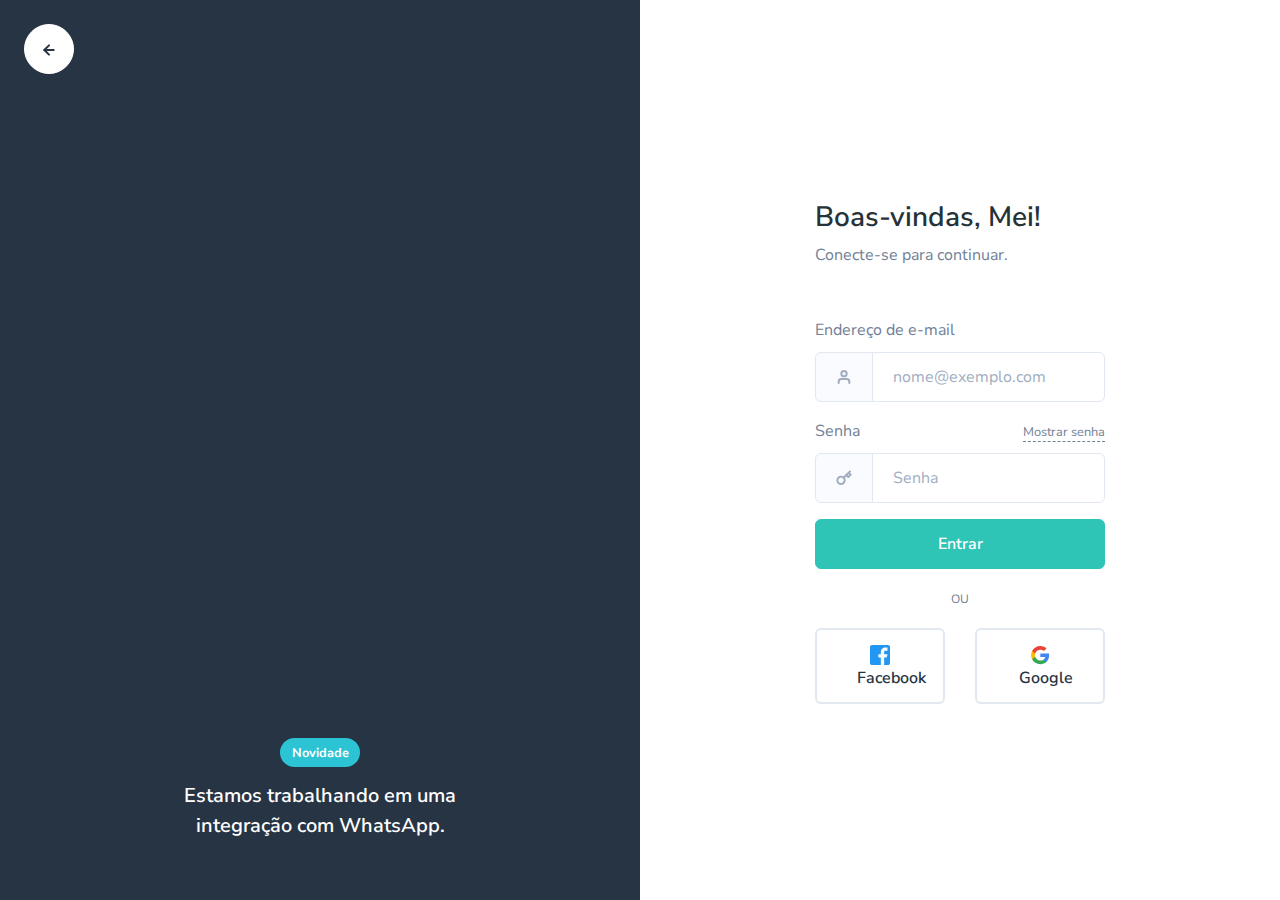
==== commit 51822378: "cookies + textos" ====
--- a/login.html
+++ b/login.html
@@ -60,21 +60,6 @@
   </head>
   <body>
     <div class="modal fade" tabindex="-1" role="dialog" id="modal-cookies" data-backdrop="false" aria-labelledby="modal-cookies" aria-hidden="true">
-      <div class="modal-dialog modal-dialog-aside left-4 right-4 bottom-4">
-        <div class="modal-content bg-dark-dark">
-          <div class="modal-body">
-            <!-- Text -->
-            <p class="text-sm text-white mb-3">
-              We use cookies so that our themes work for you. By using our website, you agree to our use of cookies.
-            </p>
-            <!-- Buttons -->
-            <a href="pages/utility/terms.html" class="btn btn-sm btn-white" target="_blank">Learn more
-            </a>
-            <button type="button" class="btn btn-sm btn-primary mr-2" data-dismiss="modal">OK
-            </button>
-          </div>
-        </div>
-      </div>
     </div>
     <!-- Main content -->
     <!-- Go back -->
@@ -113,7 +98,7 @@
                   </div>
                   <form>
                     <div class="form-group">
-                      <label class="form-control-label">Endereço de email
+                      <label class="form-control-label">Endereço de e-mail
                       </label>
                       <div class="input-group">
                         <div class="input-group-prepend">
--- a/assets/css/meiajuda.css
+++ b/assets/css/meiajuda.css
@@ -3011,6 +3011,7 @@
 }
 @media (max-width: 991.98px) {
 .bg-md-cover{background-image:none!important}
+.navbar{margin-top: 1rem;}
 }
 .bg-size--cover{background:no-repeat center center/cover}
 .bg-size--contain{background-size:contain}
